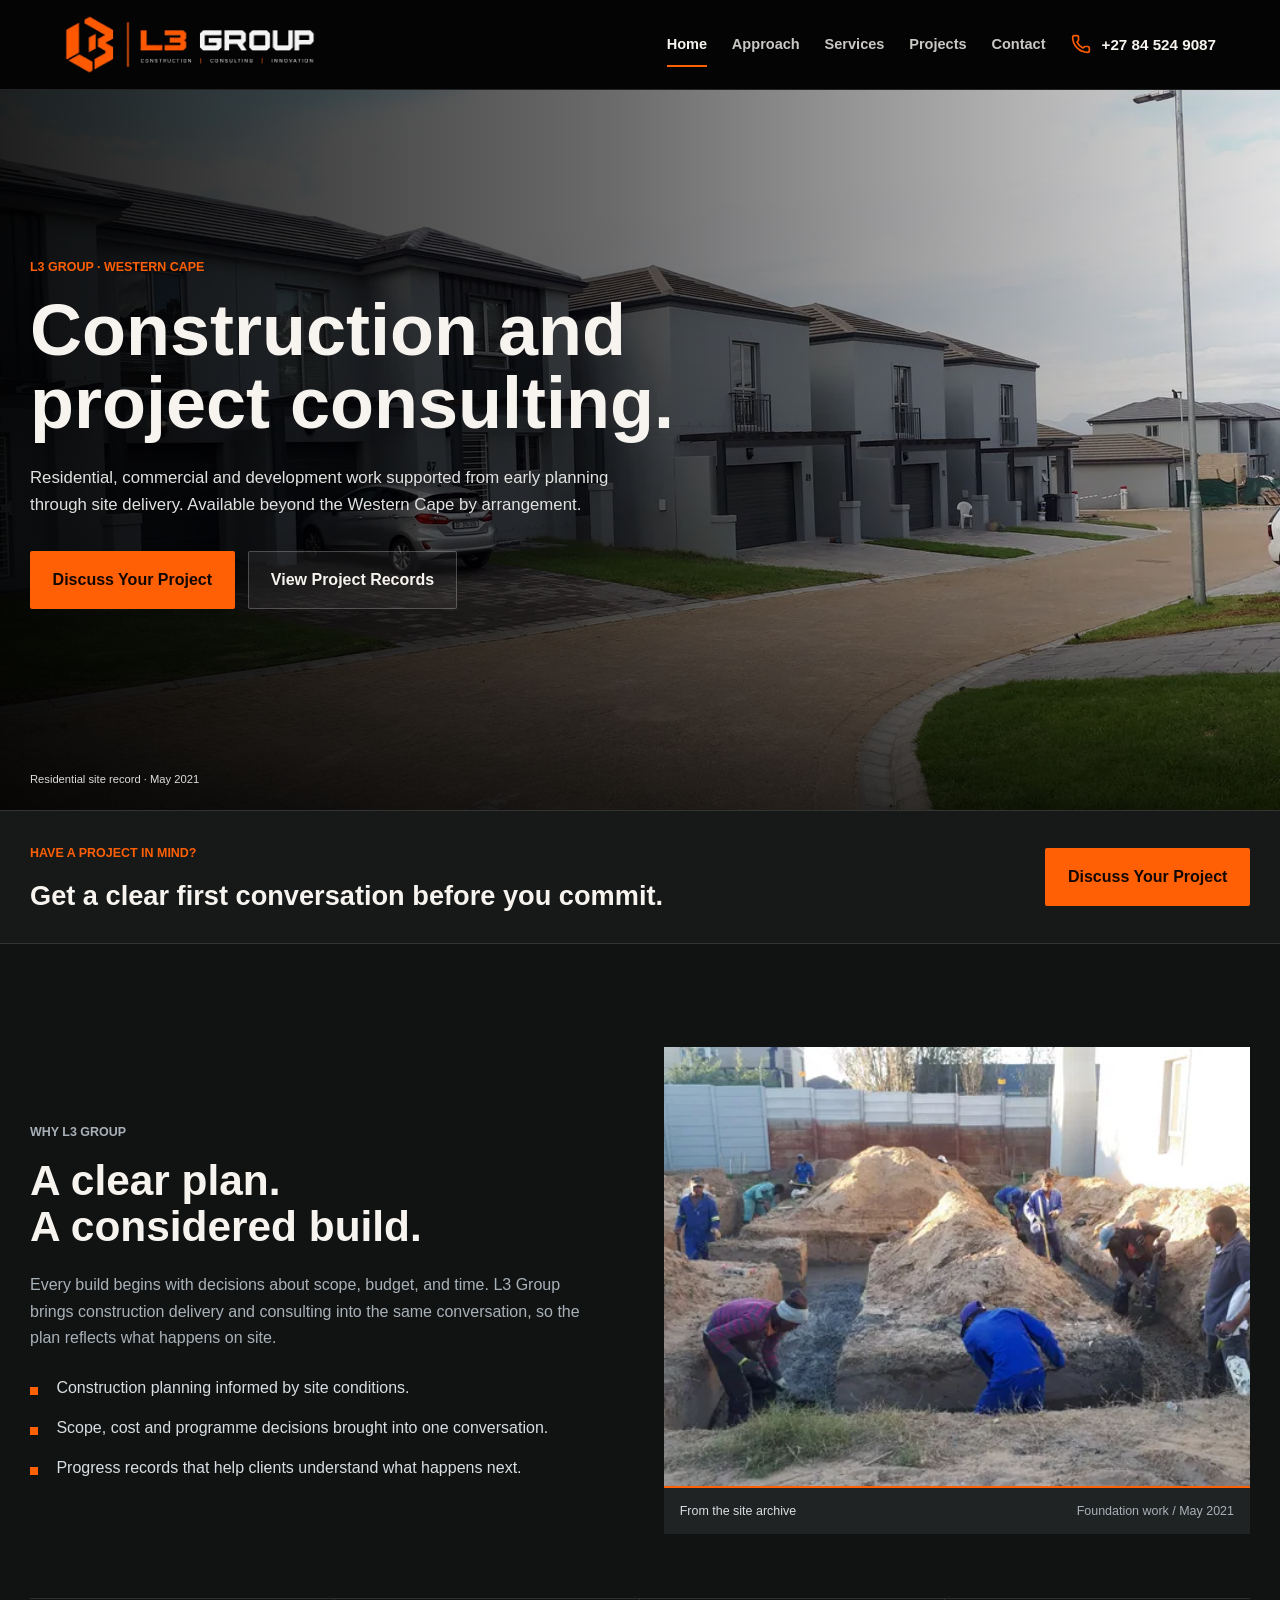
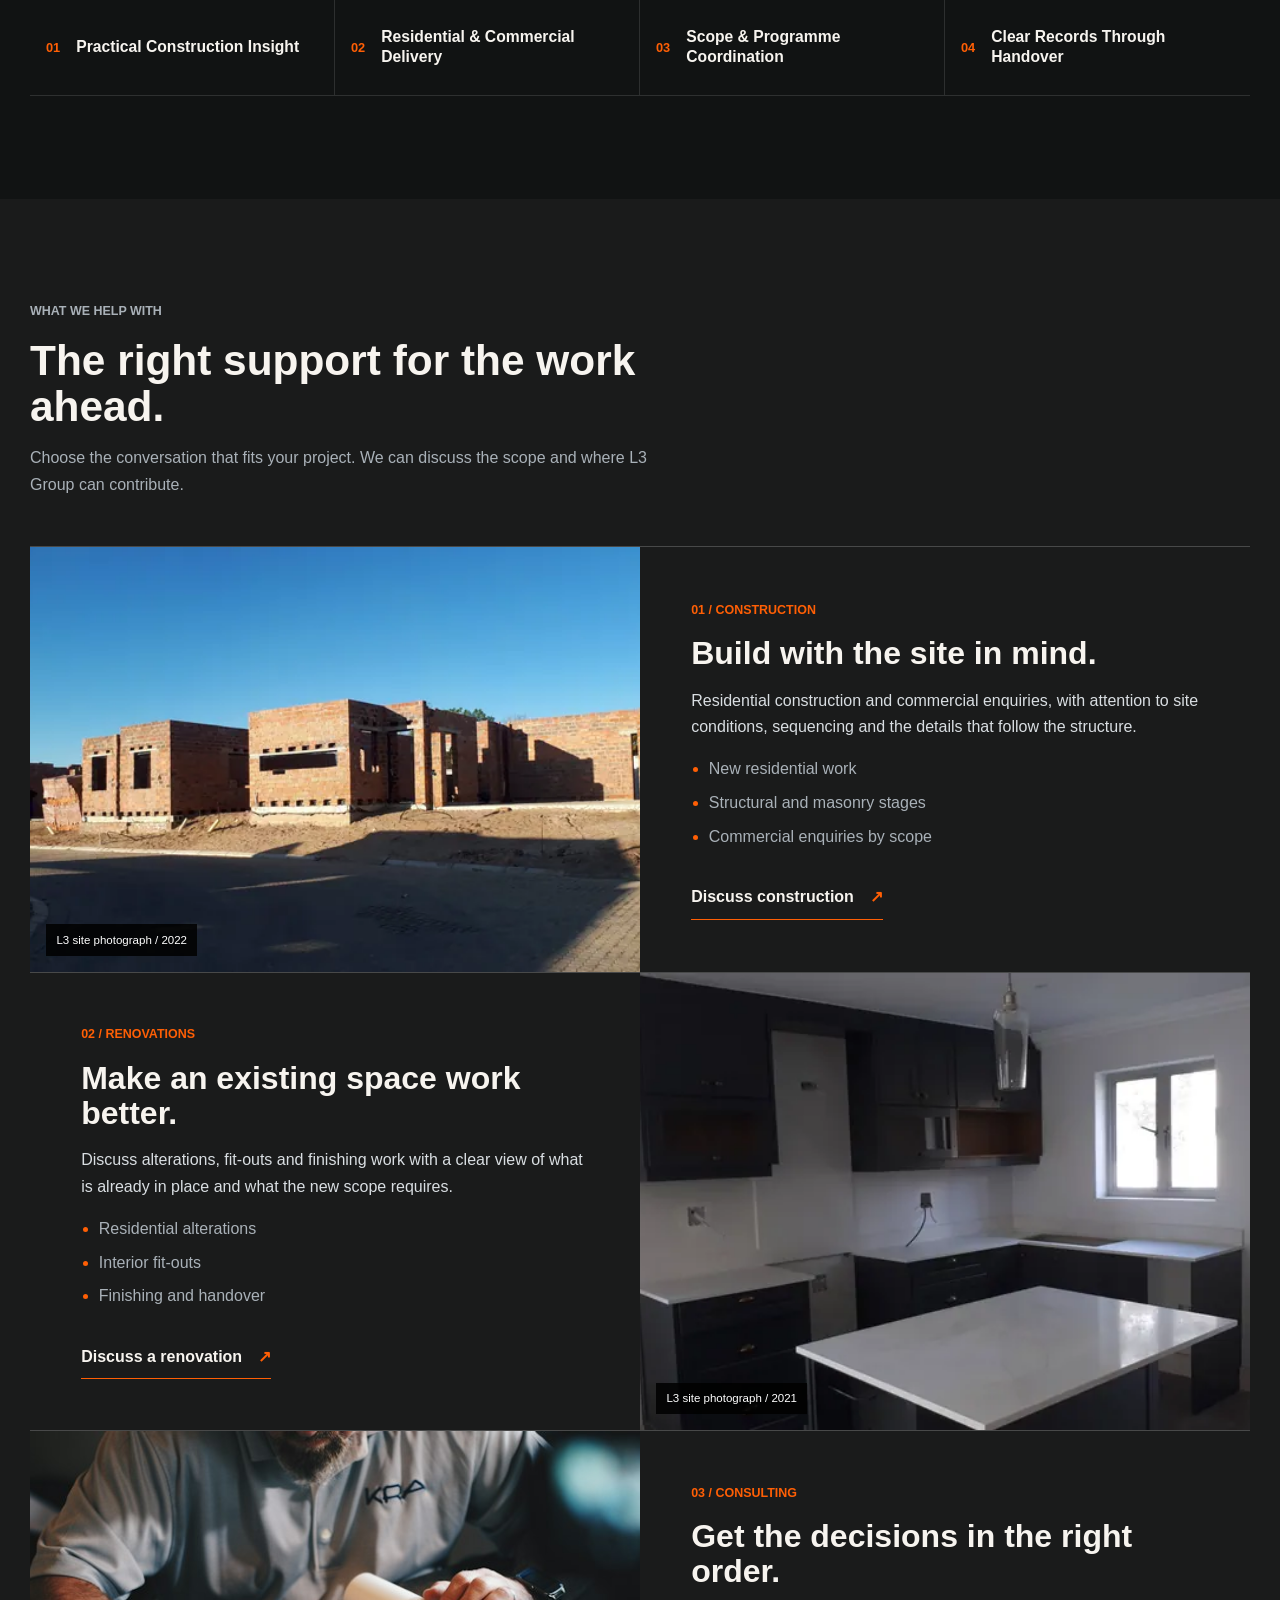
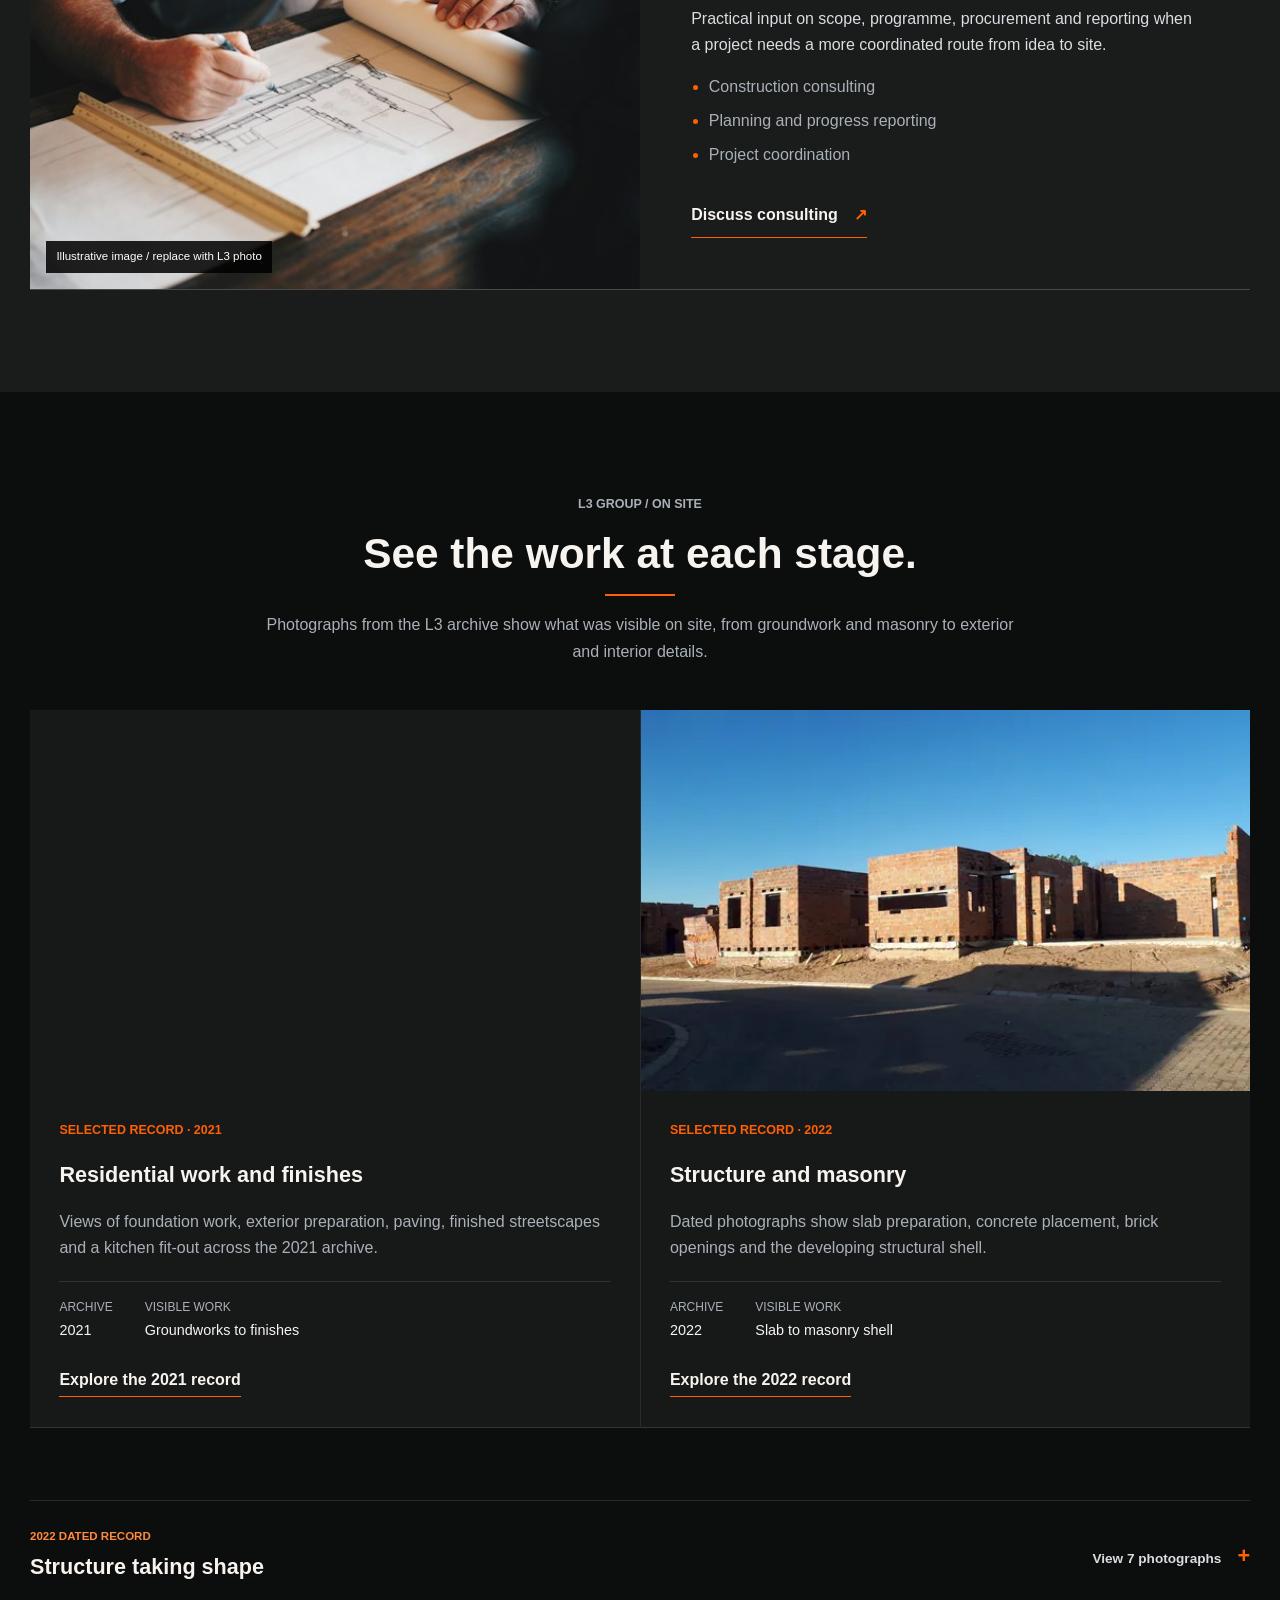
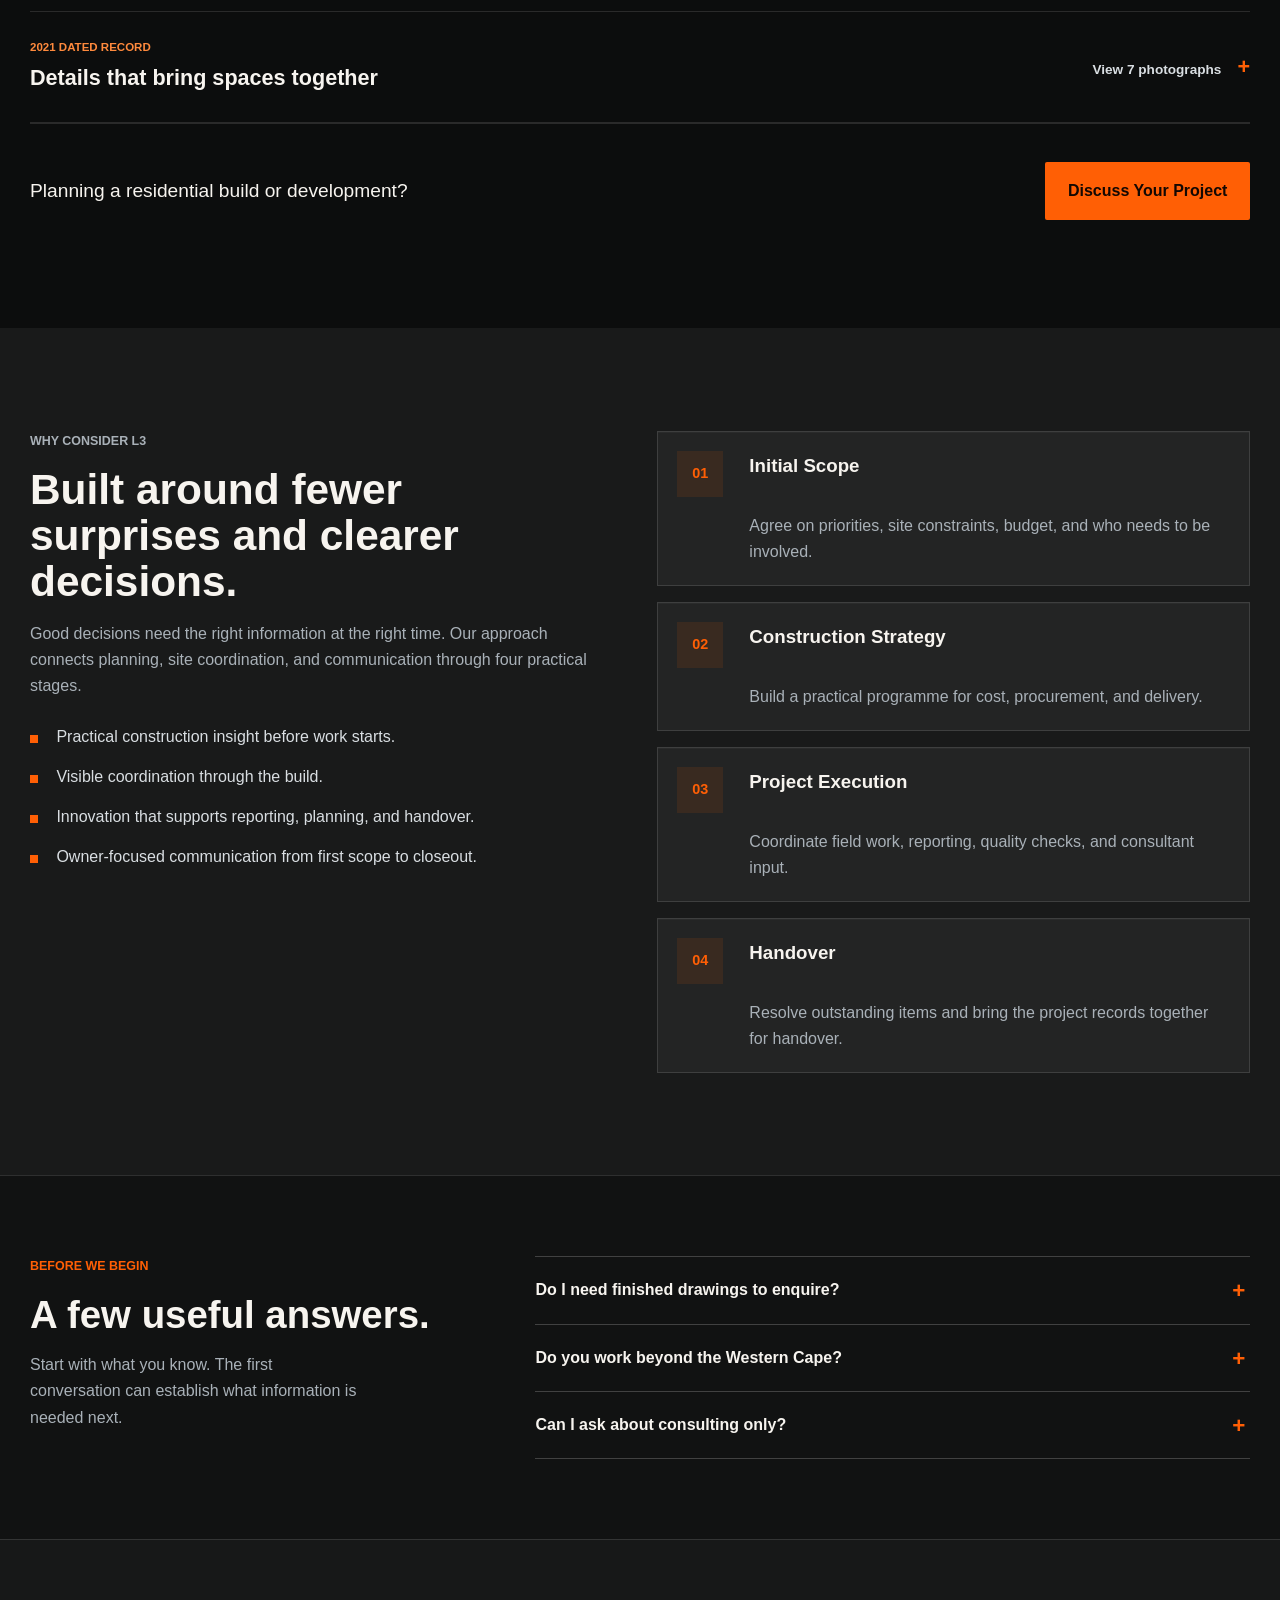
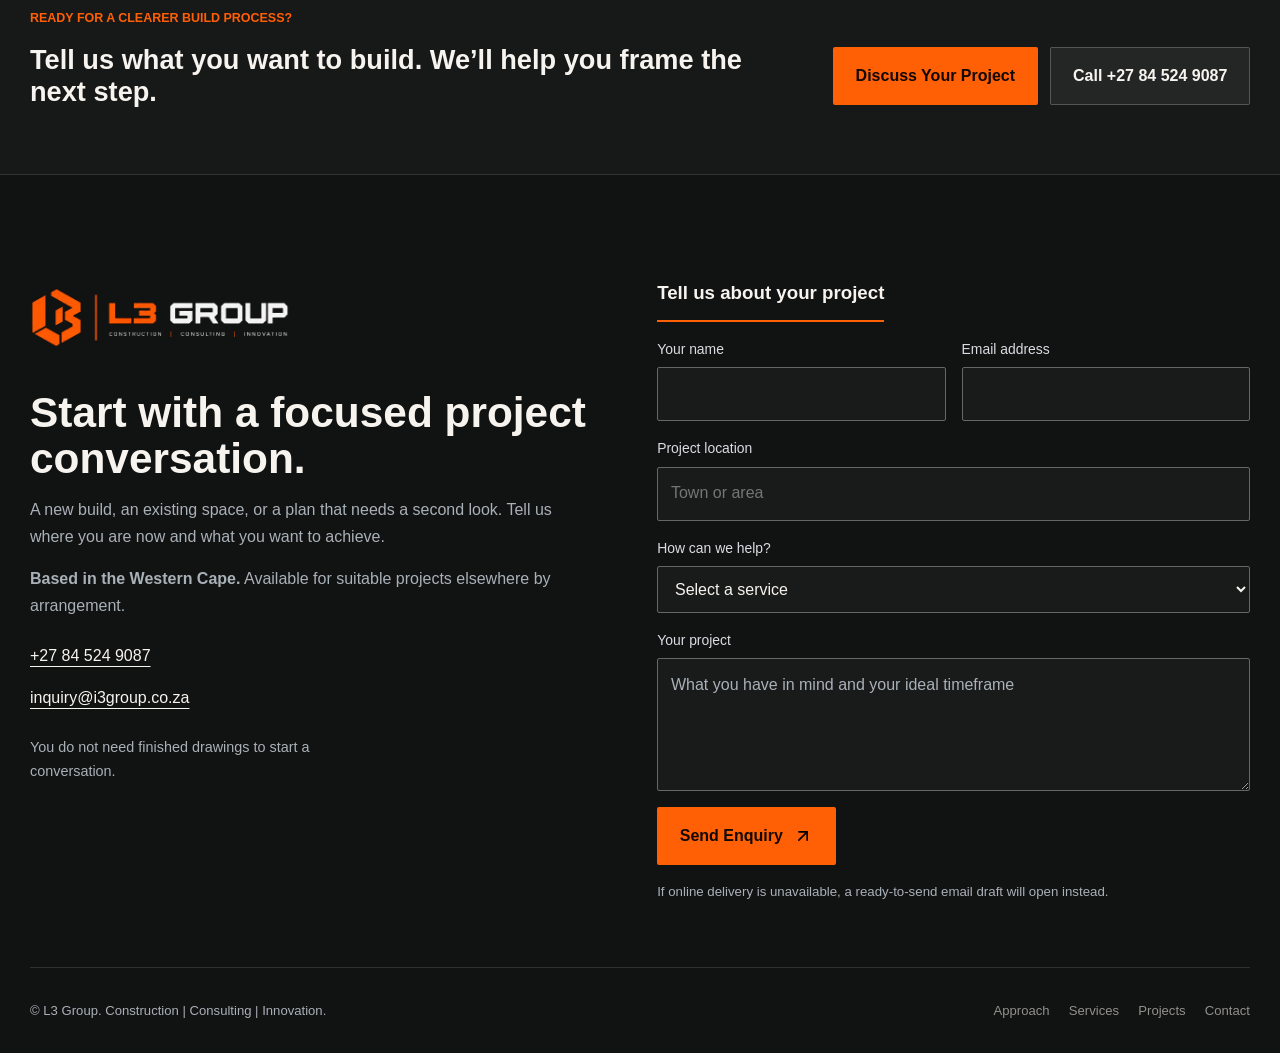
==== index.html @ f9f1ae54 "Add L3 Group website" ====
<!doctype html>
<html lang="en">
  <head>
    <meta charset="utf-8" />
    <meta name="viewport" content="width=device-width, initial-scale=1" />
    <meta
      name="description"
      content="L3 Group. Construction, consulting and innovation for residential, commercial and development projects. Discuss your next project with us."
    />
    <title>L3 Group | Construction, Consulting, Innovation</title>
    <link rel="icon" href="favicon.svg" type="image/svg+xml" />
    <link rel="stylesheet" href="styles.css" />
  </head>
  <body>
    <a class="skip-link" href="#main">Skip to content</a>

    <header class="site-header" data-header>
      <a class="brand" href="#" aria-label="L3 Group home">
        <img src="assets/l3-logo-clean.png" alt="L3 Group" width="1112" height="262" />
      </a>

      <nav class="site-nav" id="site-nav" aria-label="Main navigation" data-nav>
        <a class="is-active" href="#">Home</a>
        <a href="#value">Approach</a>
        <a href="#services">Services</a>
        <a href="#proof">Projects</a>
        <a href="#contact">Contact</a>
      </nav>

      <a class="phone-link" href="tel:+27845249087" aria-label="Call L3 Group on +27 84 524 9087" title="Call L3 Group">
        <img class="icon" src="assets/phone.svg" alt="" width="20" height="20" />
        <strong>+27 84 524 9087</strong>
      </a>

      <button
        class="nav-toggle"
        type="button"
        aria-label="Open navigation"
        aria-expanded="false"
        aria-controls="site-nav"
        data-nav-toggle
      >
        <span></span>
        <span></span>
        <span></span>
      </button>
    </header>

    <main id="main" tabindex="-1">
      <section class="hero-static" aria-labelledby="hero-title">
        <picture class="hero-media">
          <source
            type="image/webp"
            srcset="assets/projects/web/20210527_160940-640.webp 640w, assets/projects/web/20210527_160940-1280.webp 1280w, assets/projects/web/20210527_160940-1920.webp 1920w"
            sizes="100vw"
          />
          <img
            src="assets/projects/20210527_160940.jpg"
            alt="Two-storey residential homes with grey facades, garages and paved driveways."
            fetchpriority="high"
            width="4608"
            height="2592"
          />
        </picture>
        <div class="hero-static__shade"></div>
        <div class="hero-static__content">
          <p class="hero-reveal">L3 Group &middot; Western Cape</p>
          <h1 id="hero-title" class="hero-reveal">Construction and project consulting.</h1>
          <p class="hero-lead hero-reveal">
            Residential, commercial and development work supported from early planning
            through site delivery. Available beyond the Western Cape by arrangement.
          </p>
          <div class="hero-actions hero-reveal">
            <a class="button button--orange" href="#contact">Discuss Your Project</a>
            <a class="button button--glass" href="#proof">View Project Records</a>
          </div>
        </div>
        <p class="hero-image-note">Residential site record &middot; May 2021</p>
      </section>

      <section class="quick-cta" aria-label="Primary next step">
        <div class="container quick-cta__inner" data-reveal>
          <div>
            <p class="section-kicker">Have a project in mind?</p>
            <h2>Get a clear first conversation before you commit.</h2>
          </div>
          <a class="button button--orange" href="#contact">Discuss Your Project</a>
        </div>
      </section>

      <section class="value-section section-dark" id="value" aria-labelledby="value-title">
        <div class="container value-grid">
          <div class="value-copy" data-reveal>
            <p class="section-kicker">Why L3 Group</p>
            <h2 id="value-title">A clear plan.<br />A considered build.</h2>
            <p>
              Every build begins with decisions about scope, budget, and time.
              L3 Group brings construction delivery and consulting into the same
              conversation, so the plan reflects what happens on site.
            </p>
            <ul class="trust-list">
              <li>Construction planning informed by site conditions.</li>
              <li>Scope, cost and programme decisions brought into one conversation.</li>
              <li>Progress records that help clients understand what happens next.</li>
            </ul>
          </div>

          <figure class="value-media" data-reveal>
            <img
              src="assets/projects/20210513_171422.jpg"
              srcset="assets/projects/web/20210513_171422-640.webp 640w, assets/projects/web/20210513_171422-1280.webp 1280w"
              sizes="(max-width: 1100px) 100vw, 48vw"
              alt="Site team working in excavated foundation trenches."
              decoding="async" loading="lazy" width="4608" height="2592"
            />
            <figcaption>From the site archive <span>Foundation work / May 2021</span></figcaption>
          </figure>
        </div>

        <div class="container capability-strip" aria-label="L3 strengths">
          <article data-reveal>
            <span class="line-icon">01</span>
            <h3>Practical Construction Insight</h3>
          </article>
          <article data-reveal>
            <span class="line-icon">02</span>
            <h3>Residential &amp; Commercial Delivery</h3>
          </article>
          <article data-reveal>
            <span class="line-icon">03</span>
            <h3>Scope &amp; Programme Coordination</h3>
          </article>
          <article data-reveal>
            <span class="line-icon">04</span>
            <h3>Clear Records Through Handover</h3>
          </article>
        </div>
      </section>

      <section class="services-block section-panel" id="services" aria-labelledby="services-title">
        <div class="section-heading" data-reveal>
          <p class="section-kicker">What we help with</p>
          <h2 id="services-title">The right support for the work ahead.</h2>
          <p>
            Choose the conversation that fits your project. We can discuss the scope
            and where L3 Group can contribute.
          </p>
        </div>
        <div class="container service-rows">
          <article class="service-row" data-reveal>
            <div class="service-row__image">
              <img src="assets/projects/20220831_081237.jpg" srcset="assets/projects/web/20220831_081237-640.webp 640w, assets/projects/web/20220831_081237-1280.webp 1280w" sizes="(max-width: 760px) 100vw, 48vw" alt="Brick structure with varied openings during construction." width="4608" height="2592" loading="lazy" decoding="async" />
              <span>L3 site photograph / 2022</span>
            </div>
            <div class="service-row__copy">
              <p class="section-kicker">01 / Construction</p>
              <h3>Build with the site in mind.</h3>
              <p>Residential construction and commercial enquiries, with attention to site conditions, sequencing and the details that follow the structure.</p>
              <ul><li>New residential work</li><li>Structural and masonry stages</li><li>Commercial enquiries by scope</li></ul>
              <a href="#contact" data-service="Residential Construction">Discuss construction <span aria-hidden="true">↗</span></a>
            </div>
          </article>
          <article class="service-row" data-reveal>
            <div class="service-row__image">
              <img src="assets/projects/20210426_170038.jpg" srcset="assets/projects/web/20210426_170038-640.webp 640w, assets/projects/web/20210426_170038-1280.webp 1280w" sizes="(max-width: 760px) 100vw, 48vw" alt="Interior kitchen fit-out with dark cabinetry and white worktops." width="4608" height="2592" loading="lazy" decoding="async" />
              <span>L3 site photograph / 2021</span>
            </div>
            <div class="service-row__copy">
              <p class="section-kicker">02 / Renovations</p>
              <h3>Make an existing space work better.</h3>
              <p>Discuss alterations, fit-outs and finishing work with a clear view of what is already in place and what the new scope requires.</p>
              <ul><li>Residential alterations</li><li>Interior fit-outs</li><li>Finishing and handover</li></ul>
              <a href="#contact" data-service="Renovations">Discuss a renovation <span aria-hidden="true">↗</span></a>
            </div>
          </article>
          <article class="service-row" data-reveal>
            <div class="service-row__image">
              <img src="assets/drawings.jpg" alt="Illustrative photograph of an architectural drawing being reviewed." width="1200" height="800" loading="lazy" decoding="async" />
              <span>Illustrative image / replace with L3 photo</span>
            </div>
            <div class="service-row__copy">
              <p class="section-kicker">03 / Consulting</p>
              <h3>Get the decisions in the right order.</h3>
              <p>Practical input on scope, programme, procurement and reporting when a project needs a more coordinated route from idea to site.</p>
              <ul><li>Construction consulting</li><li>Planning and progress reporting</li><li>Project coordination</li></ul>
              <a href="#contact" data-service="Construction Consulting">Discuss consulting <span aria-hidden="true">↗</span></a>
            </div>
          </article>
        </div>
      </section>

      <section class="proof-block section-dark" id="proof" aria-labelledby="proof-title">
        <div class="section-heading section-heading--center" data-reveal>
          <p class="section-kicker">L3 Group / On site</p>
          <h2 id="proof-title">See the work at each stage.</h2>
          <p>Photographs from the L3 archive show what was visible on site, from groundwork and masonry to exterior and interior details.</p>
        </div>
        <div class="container selected-work" aria-label="Selected construction records">
          <article>
            <picture>
              <source type="image/webp" srcset="assets/projects/web/20210527_160940-640.webp 640w, assets/projects/web/20210527_160940-1280.webp 1280w" sizes="(max-width: 760px) 100vw, 50vw" />
              <img src="assets/projects/20210527_160940.jpg" alt="Completed residential streetscape with garages, paving and planted verges." width="4608" height="2592" loading="lazy" decoding="async" />
            </picture>
            <div>
              <p class="section-kicker">Selected record &middot; 2021</p>
              <h3>Residential work and finishes</h3>
              <p>Views of foundation work, exterior preparation, paving, finished streetscapes and a kitchen fit-out across the 2021 archive.</p>
              <dl class="project-facts"><div><dt>Archive</dt><dd>2021</dd></div><div><dt>Visible work</dt><dd>Groundworks to finishes</dd></div></dl>
              <a href="#record-2021">Explore the 2021 record</a>
            </div>
          </article>
          <article>
            <picture>
              <source type="image/webp" srcset="assets/projects/web/20220831_081237-640.webp 640w, assets/projects/web/20220831_081237-1280.webp 1280w" sizes="(max-width: 760px) 100vw, 50vw" />
              <img src="assets/projects/20220831_081237.jpg" alt="Brick structures with door and window openings during construction." width="4608" height="2592" loading="lazy" decoding="async" />
            </picture>
            <div>
              <p class="section-kicker">Selected record &middot; 2022</p>
              <h3>Structure and masonry</h3>
              <p>Dated photographs show slab preparation, concrete placement, brick openings and the developing structural shell.</p>
              <dl class="project-facts"><div><dt>Archive</dt><dd>2022</dd></div><div><dt>Visible work</dt><dd>Slab to masonry shell</dd></div></dl>
              <a href="#record-2022">Explore the 2022 record</a>
            </div>
          </article>
        </div>
        <details class="container project-record" id="record-2022">
          <summary><span><small>2022 dated record</small>Structure taking shape</span><strong>View 7 photographs</strong></summary>
        <article class="site-journal" data-journal="0" aria-labelledby="journal-title-0">
          <div class="journal-heading">
            <p class="section-kicker">2022 / Site records</p>
            <h3 id="journal-title-0">Structure taking shape</h3>
            <p>Slab preparation, concrete work, masonry and site coordination, documented across the work areas. These dated views do not establish the full scope of a single project.</p>
          </div>
          <figure class="journal-feature">
            <a href="assets/projects/20220714_120517.jpg" target="_blank" rel="noopener" aria-label="Open full photograph: Slab preparation" data-photo-link>
              <img src="assets/projects/20220714_120517.jpg" srcset="assets/projects/web/20220714_120517-640.webp 640w, assets/projects/web/20220714_120517-1280.webp 1280w, assets/projects/web/20220714_120517-1920.webp 1920w" sizes="(max-width: 760px) calc(100vw - 44px), 1220px" alt="Formwork, reinforcement, void formers and service pipes set out ahead of concreting." width="4608" height="2592" loading="lazy" decoding="async" data-photo-image />
              <span class="photo-expand"><img class="icon" src="assets/arrow-up-right.svg" alt="" width="20" height="20" /></span>
            </a>
            <figcaption aria-live="polite" aria-atomic="true">
              <span data-photo-date>14 Jul 2022</span>
              <h4 data-photo-title>Slab preparation</h4>
              <p data-photo-description>Formwork, reinforcement, void formers and service pipes set out ahead of concreting.</p>
            </figcaption>
          </figure>
          <div class="journal-stages" role="group" aria-label="2022 construction photographs">
            <button type="button" data-photo-index="0" aria-pressed="true"><span>14 Jul 2022</span>Slab preparation</button>
            <button type="button" data-photo-index="1" aria-pressed="false"><span>30 Jul 2022</span>Concrete slab</button>
            <button type="button" data-photo-index="2" aria-pressed="false"><span>23 Aug 2022</span>Masonry across the site</button>
            <button type="button" data-photo-index="3" aria-pressed="false"><span>24 Aug 2022</span>Site coordination</button>
            <button type="button" data-photo-index="4" aria-pressed="false"><span>31 Aug 2022</span>Openings and stair access</button>
            <button type="button" data-photo-index="5" aria-pressed="false"><span>31 Aug 2022</span>Structural shell</button>
            <button type="button" data-photo-index="6" aria-pressed="false"><span>31 Aug 2022</span>Street-facing masonry</button>
          </div>
        </article>
        </details>
        <details class="container project-record" id="record-2021">
          <summary><span><small>2021 dated record</small>Details that bring spaces together</span><strong>View 7 photographs</strong></summary>
        <article class="site-journal" data-journal="1" aria-labelledby="journal-title-1">
          <div class="journal-heading">
            <p class="section-kicker">2021 / Site records</p>
            <h3 id="journal-title-1">Details that bring spaces together</h3>
            <p>Residential exteriors, groundworks and interior fit-out. The dated views show work at different stages and across different units.</p>
          </div>
          <figure class="journal-feature">
            <a href="assets/projects/20210527_160940.jpg" target="_blank" rel="noopener" aria-label="Open full photograph: Residential streetscape" data-photo-link>
              <img src="assets/projects/20210527_160940.jpg" srcset="assets/projects/web/20210527_160940-640.webp 640w, assets/projects/web/20210527_160940-1280.webp 1280w, assets/projects/web/20210527_160940-1920.webp 1920w" sizes="(max-width: 760px) calc(100vw - 44px), 1220px" alt="A street-level view of the two-storey homes, garage doors, paved driveways and planted verges." width="4608" height="2592" loading="lazy" decoding="async" data-photo-image />
              <span class="photo-expand"><img class="icon" src="assets/arrow-up-right.svg" alt="" width="20" height="20" /></span>
            </a>
            <figcaption aria-live="polite" aria-atomic="true">
              <span data-photo-date>27 May 2021</span>
              <h4 data-photo-title>Residential streetscape</h4>
              <p data-photo-description>A street-level view of the two-storey homes, garage doors, paved driveways and planted verges.</p>
            </figcaption>
          </figure>
          <div class="journal-stages" role="group" aria-label="2021 construction photographs">
            <button type="button" data-photo-index="0" aria-pressed="false"><span>26 Apr 2021</span>Kitchen fit-out</button>
            <button type="button" data-photo-index="1" aria-pressed="false"><span>10 May 2021</span>Exterior works</button>
            <button type="button" data-photo-index="2" aria-pressed="false"><span>Archive copy</span>Exterior reference</button>
            <button type="button" data-photo-index="3" aria-pressed="false"><span>13 May 2021</span>Foundation work</button>
            <button type="button" data-photo-index="4" aria-pressed="false"><span>24 May 2021</span>Paving preparation</button>
            <button type="button" data-photo-index="5" aria-pressed="false"><span>27 May 2021</span>External finishes</button>
            <button type="button" data-photo-index="6" aria-pressed="true"><span>27 May 2021</span>Residential streetscape</button>
          </div>
        </article>
        </details>
        <div class="container project-enquiry">
          <p>Planning a residential build or development?</p>
          <a class="button button--orange" href="#contact">Discuss Your Project</a>
        </div>
      </section>

      <section class="differentiators section-panel" aria-labelledby="differentiators-title">
        <div class="container differentiators-grid">
          <div data-reveal>
            <p class="section-kicker">Why consider L3</p>
            <h2 id="differentiators-title">Built around fewer surprises and clearer decisions.</h2>
            <p>
              Good decisions need the right information at the right time.
              Our approach connects planning, site coordination, and communication
              through four practical stages.
            </p>
            <ul class="check-list">
              <li>Practical construction insight before work starts.</li>
              <li>Visible coordination through the build.</li>
              <li>Innovation that supports reporting, planning, and handover.</li>
              <li>Owner-focused communication from first scope to closeout.</li>
            </ul>
          </div>

          <div class="process-stack" data-reveal>
            <article>
              <strong>01</strong>
              <h3>Initial Scope</h3>
              <p>Agree on priorities, site constraints, budget, and who needs to be involved.</p>
            </article>
            <article>
              <strong>02</strong>
              <h3>Construction Strategy</h3>
              <p>Build a practical programme for cost, procurement, and delivery.</p>
            </article>
            <article>
              <strong>03</strong>
              <h3>Project Execution</h3>
              <p>Coordinate field work, reporting, quality checks, and consultant input.</p>
            </article>
            <article>
              <strong>04</strong>
              <h3>Handover</h3>
              <p>Resolve outstanding items and bring the project records together for handover.</p>
            </article>
          </div>
        </div>
      </section>

      <section class="faq-section section-dark" aria-labelledby="faq-title">
        <div class="container faq-grid">
          <div>
            <p class="section-kicker">Before we begin</p>
            <h2 id="faq-title">A few useful answers.</h2>
            <p>Start with what you know. The first conversation can establish what information is needed next.</p>
          </div>
          <div class="faq-list">
            <details><summary>Do I need finished drawings to enquire?</summary><p>No. Tell us what you want to build or change, where it is, and what information you already have.</p></details>
            <details><summary>Do you work beyond the Western Cape?</summary><p>L3 Group is based in the Western Cape and can consider suitable projects elsewhere by arrangement.</p></details>
            <details><summary>Can I ask about consulting only?</summary><p>Yes. Select Construction Consulting in the enquiry form and describe the decision or stage where you need support.</p></details>
          </div>
        </div>
      </section>

      <section class="cta-strip" aria-label="Project call to action">
        <div class="container cta-strip__inner" data-reveal>
          <p class="section-kicker">Ready for a clearer build process?</p>
          <h2>Tell us what you want to build. We’ll help you frame the next step.</h2>
          <div class="cta-strip__actions">
            <a class="button button--orange" href="#contact">Discuss Your Project</a>
            <a class="button button--glass" href="tel:+27845249087">Call +27 84 524 9087</a>
          </div>
        </div>
      </section>

      <section class="contact-footer section-dark" id="contact" aria-labelledby="contact-title">
        <div class="container contact-grid">
          <div data-reveal>
            <a class="footer-logo" href="#" aria-label="L3 Group home">
              <img src="assets/l3-logo-clean.png" alt="L3 Group" />
            </a>
            <h2 id="contact-title">Start with a focused project conversation.</h2>
            <p>
              A new build, an existing space, or a plan that needs a second look.
              Tell us where you are now and what you want to achieve.
            </p>
            <p class="service-area"><strong>Based in the Western Cape.</strong> Available for suitable projects elsewhere by arrangement.</p>
            <ul class="contact-list">
              <li><a href="tel:+27845249087">+27 84 524 9087</a></li>
              <li><a href="mailto:inquiry@i3group.co.za">inquiry@i3group.co.za</a></li>
            </ul>
            <p class="contact-reassurance">You do not need finished drawings to start a conversation.</p>
          </div>
          <form class="enquiry-form" action="/api/enquiry" method="post" data-enquiry data-reveal>
            <h3>Tell us about your project</h3>
            <div class="form-row">
              <label>Your name<input name="name" autocomplete="name" maxlength="100" required /></label>
              <label>Email address<input name="email" type="email" autocomplete="email" maxlength="254" required /></label>
            </div>
            <label>Project location<input name="location" autocomplete="address-level2" maxlength="120" placeholder="Town or area" required /></label>
            <label>How can we help?
              <select name="service" required>
                <option value="">Select a service</option>
                <option>Renovations</option><option>Residential Construction</option>
                <option>Construction Consulting</option><option>Planning &amp; Reporting</option>
                <option>Project Coordination</option><option>Commercial Construction</option>
                <option>I'd like some advice</option>
              </select>
            </label>
            <label>Your project<textarea name="message" rows="4" maxlength="1500" placeholder="What you have in mind and your ideal timeframe" required></textarea></label>
            <label class="form-trap" aria-hidden="true">Company website<input name="website" tabindex="-1" autocomplete="off" /></label>
            <button class="button button--orange" type="submit">Send Enquiry<img class="icon" src="assets/arrow-up-right.svg" alt="" width="20" height="20" /></button>
            <p class="form-note">If online delivery is unavailable, a ready-to-send email draft will open instead.</p>
            <p class="form-status" role="status" data-form-status></p>
          </form>
        </div>
        <div class="container footer-bottom">
          <p>&copy; L3 Group. Construction | Consulting | Innovation.</p>
          <nav aria-label="Footer navigation">
            <a href="#value">Approach</a>
            <a href="#services">Services</a>
            <a href="#proof">Projects</a>
            <a href="#contact">Contact</a>
          </nav>
        </div>
      </section>
    </main>

    <nav class="mobile-contact-bar" aria-label="Quick contact">
      <a href="tel:+27845249087"><img src="assets/phone.svg" alt="" width="18" height="18" />Call L3</a>
      <a href="#contact">Discuss Your Project <span aria-hidden="true">↗</span></a>
    </nav>

    <button class="back-to-top" type="button" aria-label="Back to top" title="Back to top" tabindex="-1" data-back-to-top>
      <img class="icon" src="assets/arrow-up.svg" alt="" width="20" height="20" />
    </button>

    <script src="script.js"></script>
  </body>
</html>
---- styles.css ----
:root {
  color-scheme: dark;
  --black: #050505;
  --ink: #090b0d;
  --panel: #111212;
  --panel-2: #191a1a;
  --panel-3: #242525;
  --line: rgba(255, 255, 255, 0.12);
  --line-strong: rgba(255, 255, 255, 0.2);
  --text: #f7f4ef;
  --muted: #a9b1b8;
  --soft: #d9dee2;
  --orange: #ff5f05;
  --orange-soft: #ff8a3d;
  --gold: #d9a55a;
  --shadow: 0 24px 70px rgba(0, 0, 0, 0.42);
  --container: min(1220px, calc(100% - 44px));
  --header-height: 90px;
  --font: -apple-system, BlinkMacSystemFont, "Segoe UI", Helvetica, Arial, sans-serif;
}

* {
  box-sizing: border-box;
}

html {
  scroll-behavior: smooth;
}

body {
  margin: 0;
  background: var(--black);
  color: var(--text);
  font-family: var(--font);
  font-size: 16px;
  line-height: 1.65;
  letter-spacing: 0;
  text-rendering: optimizeLegibility;
}

body.nav-open {
  overflow: hidden;
}

img {
  display: block;
  width: 100%;
  height: 100%;
  object-fit: cover;
}

a {
  color: inherit;
  text-decoration: none;
}

button,
a {
  -webkit-tap-highlight-color: transparent;
}

button, input, textarea, select {
  font: inherit;
}

.icon { width: 20px; height: 20px; flex: 0 0 20px; object-fit: contain; }

:focus-visible {
  outline: 3px solid var(--orange);
  outline-offset: 4px;
}

#value,
#proof,
#services,
#contact,
#record-2021,
#record-2022 {
  scroll-margin-top: calc(var(--header-height) + 16px);
}

.skip-link {
  position: fixed;
  left: 1rem;
  top: 1rem;
  z-index: 100;
  transform: translateY(-150%);
  background: var(--orange);
  color: var(--black);
  padding: 0.7rem 1rem;
  font-weight: 800;
  transition: transform 180ms ease;
}

.skip-link:focus {
  transform: translateY(0);
}

.container {
  width: var(--container);
  margin-inline: auto;
}

.site-header {
  position: sticky;
  top: 0;
  z-index: 60;
  display: grid;
  grid-template-columns: 300px 1fr auto;
  align-items: center;
  gap: 1.6rem;
  height: var(--header-height);
  padding: 0 5vw;
  background: rgba(5, 5, 5, 0.82);
  border-bottom: 1px solid var(--line);
  backdrop-filter: blur(18px);
  transition: background 180ms ease, border-color 180ms ease, box-shadow 180ms ease;
}

.site-header.is-scrolled,
.site-header.has-shadow {
  background: rgba(5, 5, 5, 0.94);
  border-color: rgba(255, 95, 5, 0.28);
  box-shadow: 0 16px 44px rgba(0, 0, 0, 0.35);
}

.brand {
  display: grid;
  align-items: center;
  width: 300px;
  height: 74px;
  overflow: visible;
}

.brand img {
  width: 300px;
  height: auto;
  max-height: 71px;
  object-fit: contain;
  object-position: left center;
  transform: scale(0.84);
  transform-origin: left center;
  transition: transform 260ms ease;
}

.site-header.is-scrolled .brand img,
.site-header.has-shadow .brand img {
  transform: scale(1);
}

.site-nav {
  display: flex;
  align-items: center;
  justify-content: flex-end;
  gap: 1.55rem;
  color: rgba(247, 244, 239, 0.82);
  font-size: 0.91rem;
  font-weight: 600;
}

.site-nav a {
  position: relative;
  padding: 1.6rem 0;
}

.site-nav a::after {
  content: "";
  position: absolute;
  left: 0;
  right: 0;
  bottom: 0.95rem;
  height: 2px;
  background: var(--orange);
  transform: scaleX(0);
  transform-origin: left;
  transition: transform 180ms ease;
}

.site-nav a:hover,
.site-nav a.is-active {
  color: var(--text);
}

.site-nav a:hover::after,
.site-nav a.is-active::after {
  transform: scaleX(1);
}

.phone-link {
  display: inline-flex;
  align-items: center;
  gap: 0.65rem;
  white-space: nowrap;
  color: var(--text);
  font-size: 0.95rem;
  font-weight: 800;
}

.phone-link .icon, .service-icon {
  filter: invert(47%) sepia(95%) saturate(3652%) hue-rotate(359deg) brightness(102%) contrast(106%);
}

.nav-toggle {
  display: none;
  width: 46px;
  height: 46px;
  border: 1px solid var(--line);
  border-radius: 2px;
  background: transparent;
  color: var(--text);
  cursor: pointer;
}

.nav-toggle span {
  display: block;
  width: 24px;
  height: 2px;
  margin: 5px auto;
  background: currentColor;
  transition: transform 180ms ease, opacity 180ms ease;
}

.hero-static {
  position: relative;
  height: min(720px, calc(100svh - var(--header-height) - 72px));
  min-height: 580px;
  overflow: hidden;
  background: var(--black);
}

.hero-media,
.hero-media img,
.hero-static__shade {
  position: absolute;
  inset: 0;
  width: 100%;
  height: 100%;
}

.hero-media img {
  object-position: center 55%;
}

.hero-static__shade {
  background:
    linear-gradient(90deg, rgba(0, 0, 0, 0.88), rgba(0, 0, 0, 0.58) 48%, rgba(0, 0, 0, 0.12)),
    linear-gradient(0deg, rgba(0, 0, 0, 0.68), transparent 36%);
}

.hero-static__content {
  position: relative;
  z-index: 2;
  display: grid;
  align-content: center;
  width: var(--container);
  height: 100%;
  margin-inline: auto;
  padding: 36px 0 70px;
}

.hero-static__content > .hero-reveal:first-child {
  margin: 0 0 1rem;
  color: var(--orange);
  font-size: 0.78rem;
  font-weight: 700;
  text-transform: uppercase;
}

.hero-static__content h1 {
  max-width: 820px;
  margin: 0;
  font-size: 4.5rem;
  font-weight: 650;
  line-height: 1.02;
}

.hero-slider {
  position: relative;
  height: min(720px, calc(100svh - var(--header-height) - 72px));
  min-height: 580px;
  overflow: hidden;
  background: var(--black);
}

.hero-slide {
  position: absolute;
  inset: 0;
  opacity: 0;
  transition: opacity 450ms ease;
  pointer-events: none;
}

.hero-slide.is-active {
  opacity: 1;
  z-index: 1;
}

.hero-slide img {
  object-position: 60% center;
}

.hero-slide__shade {
  position: absolute;
  inset: 0;
  background:
    linear-gradient(90deg, rgba(0, 0, 0, 0.86), rgba(0, 0, 0, 0.57) 48%, rgba(0, 0, 0, 0.08)),
    linear-gradient(0deg, rgba(0, 0, 0, 0.65), transparent 30%);
}

.hero-slide__content {
  position: absolute;
  inset: 0;
  z-index: 2;
  display: grid;
  place-content: center start;
  width: var(--container);
  margin-inline: auto;
  padding: 36px 0 90px;
  color: var(--text);
}

.hero-slide__content p:first-child,
.section-kicker {
  margin: 0 0 1rem;
  color: var(--orange);
  font-size: 0.78rem;
  font-weight: 800;
  letter-spacing: 0;
  text-transform: uppercase;
}

.hero-slide__content h1,
.hero-slide__content h2 {
  max-width: 780px;
  margin: 0;
  font-size: 5.5rem;
  font-weight: 700;
  letter-spacing: 0;
  line-height: 0.98;
  text-transform: none;
}

.hero-statement { margin: 1.2rem 0 0; font-size: 2.6rem; font-weight: 600; line-height: 1.15; }

.hero-lead {
  max-width: 580px;
  margin: 1.45rem 0 0;
  color: #e1e1df;
  font-size: 1.05rem;
  font-weight: 400;
}

.hero-actions {
  display: flex;
  flex-wrap: wrap;
  gap: 0.85rem;
  margin-top: 2rem;
}

.hero-reveal {
  animation: heroReveal 420ms cubic-bezier(0.2, 0.8, 0.2, 1) both;
}

.hero-reveal:nth-child(2) {
  animation-delay: 60ms;
}

.hero-reveal:nth-child(3) {
  animation-delay: 120ms;
}

.hero-reveal:nth-child(4), .hero-reveal:nth-child(5) {
  animation-delay: 180ms;
}

@keyframes heroReveal {
  from {
    opacity: 0;
    transform: translate3d(0, 12px, 0);
  }
  to {
    opacity: 1;
    transform: translate3d(0, 0, 0);
  }
}

.slider-arrow {
  position: absolute;
  bottom: 22px;
  z-index: 5;
  display: grid;
  place-items: center;
  width: 48px;
  height: 48px;
  border: 1px solid var(--line);
  border-radius: 50%;
  background: rgba(0, 0, 0, 0.42);
  color: var(--text);
  font-size: 2.4rem;
  cursor: pointer;
}

.slider-arrow--prev {
  right: max(108px, calc((100% - 1220px) / 2 + 58px));
}

.slider-arrow--next {
  right: max(50px, calc((100% - 1220px) / 2));
}

.slider-arrow .icon, .slider-pause .icon { filter: invert(1); }
.hero-image-note { position: absolute; left: max(22px, calc((100% - 1220px) / 2)); bottom: 22px; z-index: 3; margin: 0; color: #ddd; font-size: 0.7rem; }
.slider-pause { position: absolute; bottom: 22px; left: calc(50% + 86px); z-index: 5; width: 44px; height: 44px; display: grid; place-items: center; background: #111a; border: 1px solid var(--line); border-radius: 50%; cursor: pointer; }

.slider-dots {
  position: absolute;
  left: 50%;
  bottom: 22px;
  z-index: 5;
  display: flex;
  gap: 6px;
  transform: translateX(-50%);
}

.slider-dots button {
  width: 44px;
  height: 44px;
  padding: 0;
  border: 0;
  background: transparent;
  cursor: pointer;
}

.slider-dots button::after { content: ""; display: block; height: 3px; width: 100%; background: #ffffff70; }
.slider-dots button.is-active::after {
  background: var(--orange);
}

.button {
  display: inline-flex;
  align-items: center;
  justify-content: center;
  gap: 0.65rem;
  min-height: 54px;
  border: 1px solid transparent;
  border-radius: 2px;
  padding: 0.92rem 1.35rem;
  font-weight: 700;
  transition: transform 180ms ease, background 180ms ease, border-color 180ms ease;
}

.button:hover {
  transform: translateY(-2px);
}

.button--orange {
  background: var(--orange);
  color: #130803;
}

.button--orange:hover {
  background: var(--orange-soft);
}

.button--glass {
  border-color: rgba(255, 255, 255, 0.22);
  background: rgba(255, 255, 255, 0.06);
  color: var(--text);
}

.button--glass:hover {
  border-color: rgba(255, 95, 5, 0.6);
  background: rgba(255, 95, 5, 0.12);
}

.quick-cta,
.cta-strip {
  background: #171818;
  border-block: 1px solid var(--line);
}

.quick-cta__inner,
.cta-strip__inner {
  display: flex;
  align-items: center;
  justify-content: space-between;
  gap: 2rem;
  padding: 2rem 0;
}

.quick-cta h2,
.cta-strip h2 {
  max-width: 760px;
  margin: 0;
  font-size: 1.7rem;
  line-height: 1.16;
}

.section-dark,
.section-panel,
.proof-block,
.contact-footer {
  position: relative;
  overflow: hidden;
}

.section-dark,
.contact-footer {
  background: var(--panel);
}

.section-panel {
  background: #191a1a;
}

.section-dark::before,
.contact-footer::before,
.section-panel::before,
.proof-block::before {
  content: "";
  position: absolute;
  inset: 0;
  pointer-events: none;
  background: none;
}

.value-section,
.services-block,
.proof-block,
.differentiators,
.contact-footer {
  padding: 6.4rem 0;
}

.value-grid,
.differentiators-grid,
.contact-grid {
  position: relative;
  z-index: 1;
  display: grid;
  grid-template-columns: minmax(0, 0.95fr) minmax(360px, 1fr);
  gap: 5vw;
  align-items: center;
}

.value-copy h2,
.section-heading h2,
.differentiators h2,
.contact-footer h2 {
  margin: 0;
  color: var(--text);
  font-size: 2.65rem;
  font-weight: 700;
  line-height: 1.08;
}

.value-copy p,
.section-heading p,
.differentiators p,
.contact-footer p,
.contact-list,
.project-table dd,
.testimonial-card blockquote {
  color: var(--muted);
}

.value-copy > p,
.differentiators > p {
  margin-top: 1.4rem;
}

.trust-list,
.check-list {
  display: grid;
  gap: 0.85rem;
  margin: 1.5rem 0 0;
  padding: 0;
  list-style: none;
}

.trust-list li,
.check-list li {
  position: relative;
  padding-left: 1.65rem;
  color: var(--soft);
}

.trust-list li::before,
.check-list li::before {
  content: "";
  position: absolute;
  left: 0;
  top: 0.72rem;
  width: 8px;
  height: 8px;
  background: var(--orange);
}

.value-media {
  position: relative;
  min-height: 430px;
}

.value-image {
  position: absolute;
  overflow: hidden;
  background: var(--panel-2);
  box-shadow: var(--shadow);
}

.value-image--main {
  top: 0;
  right: 8%;
  width: 70%;
  height: 360px;
  border-top: 5px solid var(--orange);
  border-top-right-radius: 120px;
  border-bottom-left-radius: 120px;
}

.value-image--overlap {
  right: 0;
  bottom: 0;
  width: 54%;
  height: 255px;
  border-top: 5px solid var(--orange);
  border-bottom-right-radius: 100px;
}

.capability-strip {
  position: relative;
  z-index: 1;
  display: grid;
  grid-template-columns: repeat(4, 1fr);
  gap: 1.2rem;
  margin-top: 4.4rem;
}

.capability-strip article,
.service-card,
.project-table,
.testimonial-card,
.process-stack article {
  border: 1px solid var(--line);
  background: rgba(255, 255, 255, 0.045);
  box-shadow: 0 1px 0 rgba(255, 255, 255, 0.03) inset;
}

.capability-strip article {
  display: grid;
  grid-template-columns: auto 1fr;
  gap: 1rem;
  align-items: center;
  min-height: 112px;
  padding: 1.25rem;
}

.line-icon {
  display: grid;
  place-items: center;
  width: 48px;
  height: 48px;
  border: 1px solid rgba(255, 95, 5, 0.42);
  color: var(--orange);
  font-weight: 900;
}

.capability-strip h3 {
  margin: 0;
  font-size: 0.98rem;
  line-height: 1.3;
}

.section-heading {
  position: relative;
  z-index: 1;
  width: var(--container);
  margin: 0 auto 2.8rem;
}

.section-heading--center {
  text-align: center;
}

.section-heading--center p {
  max-width: 760px;
  margin-inline: auto;
}

.section-heading--center h2::after {
  content: "";
  display: block;
  width: 70px;
  height: 2px;
  margin: 1.1rem auto 0;
  background: var(--orange);
}

.service-grid {
  position: relative;
  z-index: 1;
  display: grid;
  grid-template-columns: repeat(3, 1fr);
  gap: 1rem;
}

.service-card {
  display: grid;
  min-height: 220px;
  padding: 2rem;
  transition: transform 180ms ease, border-color 180ms ease, background 180ms ease;
}

.service-card:hover {
  transform: translateY(-4px);
  border-color: rgba(255, 95, 5, 0.5);
  background: rgba(255, 95, 5, 0.08);
}

.service-icon {
  width: 32px;
  height: 32px;
  object-fit: contain;
}

.service-card h3 {
  margin: 1rem 0 0.35rem;
  color: var(--text);
  font-size: 1.2rem;
}

.service-card p {
  margin: 0;
  color: var(--muted);
}

.proof-block {
  background: #070808;
}

.selected-work {
  position: relative;
  z-index: 1;
  display: grid;
  grid-template-columns: repeat(2, minmax(0, 1fr));
  gap: 1.25rem;
  margin-bottom: 4.5rem;
}

.selected-work article {
  border-bottom: 1px solid var(--line);
  background: #111212;
}

.selected-work picture {
  display: block;
  aspect-ratio: 16 / 10;
  overflow: hidden;
}

.selected-work picture img {
  transition: transform 350ms ease;
}

.selected-work article:hover picture img {
  transform: scale(1.018);
}

.selected-work article > div {
  padding: 1.6rem;
}

.selected-work h3 {
  margin: 0 0 0.65rem;
  font-size: 1.35rem;
}

.selected-work article > div > p:not(.section-kicker) {
  color: var(--muted);
}

.selected-work a {
  display: inline-block;
  margin-top: 0.5rem;
  border-bottom: 1px solid var(--orange);
  padding-bottom: 0.2rem;
  font-weight: 650;
}

.project-record {
  position: relative;
  z-index: 1;
  border-top: 1px solid var(--line);
}

.project-record:last-of-type {
  border-bottom: 1px solid var(--line);
}

.project-record > summary {
  display: flex;
  align-items: center;
  justify-content: space-between;
  gap: 2rem;
  min-height: 110px;
  cursor: pointer;
  list-style: none;
}

.project-record > summary::-webkit-details-marker {
  display: none;
}

.project-record > summary span {
  font-size: 1.35rem;
  font-weight: 650;
}

.project-record > summary small {
  display: block;
  margin-bottom: 0.2rem;
  color: var(--orange-soft);
  font-size: 0.72rem;
  font-weight: 700;
  text-transform: uppercase;
}

.project-record > summary strong {
  color: var(--soft);
  font-size: 0.85rem;
}

.project-record > summary strong::after {
  content: "+";
  display: inline-block;
  margin-left: 1rem;
  color: var(--orange);
  font-size: 1.35rem;
}

.project-record[open] > summary strong::after {
  content: "−";
}

.site-journal { position: relative; z-index: 1; padding: 1rem 0 3.5rem; }
.journal-heading { display: grid; grid-template-columns: 1fr 1fr; gap: 0.5rem 3rem; margin-bottom: 1.7rem; }
.journal-heading .section-kicker { grid-column: 1 / -1; margin: 0; }
.journal-heading h3 { margin: 0; font-size: 1.9rem; line-height: 1.2; }
.journal-heading > p:last-child { margin: 0; color: var(--muted); }
.journal-feature { margin: 0; }
.journal-feature > a { display: block; position: relative; aspect-ratio: 16 / 9; background: #181818; }
.journal-feature > a > img { object-fit: contain; }
.photo-expand { position: absolute; right: 1rem; bottom: 1rem; display: grid; place-items: center; width: 44px; height: 44px; background: #050505cf; border: 1px solid #ffffff70; }
.photo-expand .icon { filter: invert(1); }
.journal-feature figcaption { min-height: 120px; display: grid; grid-template-columns: 170px 1fr; gap: 0.25rem 2rem; padding: 1.3rem 0; }
.journal-feature figcaption > span { grid-row: span 2; color: var(--orange-soft); font-size: 0.87rem; }
.journal-feature h4 { margin: 0; font-size: 1.15rem; }
.journal-feature figcaption p { margin: 0; color: var(--muted); font-size: 0.94rem; }
.journal-stages { display: grid; grid-template-columns: repeat(4, minmax(0, 1fr)); border-top: 1px solid var(--line); gap: 1px; background: var(--line); }
.journal-stages button { min-height: 84px; border: 0; border-top: 3px solid transparent; padding: 0.8rem; background: #171818; color: var(--text); text-align: left; cursor: pointer; font-size: 0.9rem; }
.journal-stages button span { display: block; color: var(--muted); font-size: 0.72rem; margin-bottom: 0.3rem; }
.journal-stages button:hover { background: #252626; }
.journal-stages button[aria-pressed="true"] { border-top-color: var(--orange); background: #292321; }
.journal-stages button[aria-pressed="true"] span { color: var(--orange-soft); }
.project-enquiry { position: relative; display: flex; justify-content: space-between; align-items: center; flex-wrap: wrap; gap: 1rem; border-top: 1px solid var(--line); padding-top: 2rem; }
.project-enquiry p { font-size: 1.2rem; }
@media (max-width: 760px) {
  .journal-heading { grid-template-columns: 1fr; gap: 1rem; }
  .journal-heading h3 { font-size: 1.55rem; }
  .journal-feature figcaption { grid-template-columns: 1fr; min-height: 190px; gap: 0.4rem; }
  .journal-feature figcaption > span { grid-row: auto; }
  .journal-stages { grid-template-columns: repeat(2, minmax(0, 1fr)); }
  .journal-stages button { min-height: 92px; }
}

.showcase-grid {
  position: relative;
  z-index: 1;
  display: grid;
  grid-template-columns: 1.2fr 1fr 1fr;
  grid-auto-rows: 240px;
  gap: 0.75rem;
}

.showcase-item {
  position: relative;
  overflow: hidden;
  margin: 0;
  background:
    linear-gradient(135deg, rgba(255, 95, 5, 0.16), transparent 34%),
    linear-gradient(145deg, #1a2228, #101418);
}

.showcase-item::before {
  content: "";
  position: absolute;
  inset: 1rem;
  border: 1px solid rgba(255, 255, 255, 0.08);
  opacity: 0.65;
}

.showcase-item--wide {
  grid-column: span 1;
  grid-row: span 2;
}

.showcase-item--tall {
  grid-row: auto;
}

.showcase-item img {
  position: relative;
  z-index: 1;
  filter: saturate(0.9) contrast(1.05);
  transition: transform 400ms ease;
}

.showcase-item:hover img {
  transform: scale(1.035);
}

.showcase-item figcaption {
  position: absolute;
  z-index: 2;
  left: 1rem;
  bottom: 1rem;
  background: rgba(0, 0, 0, 0.7);
  color: var(--text);
  padding: 0.38rem 0.7rem;
  font-size: 0.72rem;
  font-weight: 800;
  text-transform: uppercase;
}

.proof-grid {
  position: relative;
  z-index: 1;
  display: grid;
  grid-template-columns: repeat(3, 1fr);
  gap: 1rem;
  margin-top: 1rem;
}

.metrics-preview { position: relative; margin-top: 2.5rem; border-top: 1px solid var(--line); padding-top: 1rem; }
.metrics-preview > p { display: flex; justify-content: space-between; gap: 0.5rem; flex-wrap: wrap; color: var(--soft); font-size: 0.85rem; }
.metrics-preview > p span { color: var(--muted); }
.project-metrics { display: grid; grid-template-columns: repeat(3, 1fr); gap: 1rem; }
.project-metrics div { display: flex; flex-direction: column-reverse; }
.project-metrics dt { font-size: 0.8rem; color: var(--muted); }
.project-metrics dd { margin: 0; font-size: 2rem; color: var(--text); }

.project-table,
.testimonial-card {
  margin: 0;
  padding: 1.5rem;
}

.project-table h3 {
  margin: 0 0 1rem;
  color: var(--text);
  font-size: 1.1rem;
}

.project-table dl {
  display: grid;
  gap: 0.65rem;
  margin: 0;
}

.project-table div {
  display: flex;
  justify-content: space-between;
  gap: 1rem;
  border-bottom: 1px solid var(--line);
  padding-bottom: 0.55rem;
}

.project-table dt,
.project-table dd {
  margin: 0;
  font-size: 0.86rem;
}

.testimonial-card blockquote {
  margin: 0;
}

.testimonial-card blockquote::before {
  content: "”";
  display: block;
  color: var(--orange);
  font-size: 3rem;
  font-weight: 900;
  line-height: 0.72;
}

.testimonial-card figcaption {
  margin-top: 1rem;
  color: var(--text);
  font-size: 0.76rem;
  font-weight: 800;
  text-transform: uppercase;
}

.differentiators-grid {
  align-items: start;
}

.process-stack {
  display: grid;
  gap: 1rem;
}

.process-stack article {
  display: grid;
  grid-template-columns: 56px 1fr;
  gap: 1rem;
  padding: 1.2rem;
}

.process-stack strong {
  display: grid;
  place-items: center;
  width: 46px;
  height: 46px;
  background: rgba(255, 95, 5, 0.1);
  color: var(--orange);
  font-size: 0.9rem;
}

.process-stack h3 {
  grid-column: 2;
  margin: 0 0 0.25rem;
  color: var(--text);
}

.process-stack p {
  grid-column: 2;
  margin: 0;
  color: var(--muted);
}

.cta-strip {
  padding: 2.2rem 0;
}

.cta-strip__inner {
  display: grid;
  grid-template-columns: minmax(0, 1fr) auto;
}

.cta-strip__inner > .section-kicker { grid-column: 1 / -1; margin-bottom: -1rem; }
.cta-strip__inner > h2 { grid-column: 1; }
.cta-strip__actions { grid-column: 2; grid-row: 2; }

.cta-strip__actions {
  display: flex;
  flex-wrap: wrap;
  gap: 0.8rem;
}

.contact-footer {
  padding-bottom: 2rem;
}

.contact-grid {
  align-items: start;
}

.footer-logo {
  display: block;
  width: 260px;
  height: 80px;
  margin-bottom: 2rem;
}

.footer-logo img {
  object-fit: contain;
}

.contact-footer h3 {
  display: inline-block;
  margin: 0 0 1.4rem;
  border-bottom: 2px solid var(--orange);
  padding-bottom: 0.7rem;
  color: var(--text);
}

.contact-list {
  display: grid;
  gap: 1rem;
  margin: 1.5rem 0;
  padding: 0;
  list-style: none;
}

.contact-list a { color: var(--text); text-decoration: underline; text-underline-offset: 5px; overflow-wrap: anywhere; }
.contact-list a:hover { color: var(--orange-soft); }
.contact-reassurance { max-width: 360px; font-size: 0.9rem; }
.enquiry-form { display: grid; gap: 1rem; min-width: 0; }
.enquiry-form h3 { margin: 0; justify-self: start; }
.form-row { display: grid; grid-template-columns: 1fr 1fr; gap: 1rem; }
.enquiry-form label { display: grid; gap: 0.4rem; font-size: 0.87rem; color: var(--soft); min-width: 0; }
.enquiry-form input, .enquiry-form textarea, .enquiry-form select { width: 100%; min-width: 0; border: 1px solid #666; border-radius: 2px; background: #191a1a; color: var(--text); padding: 0.8rem; font-size: 1rem; }
.enquiry-form textarea { resize: vertical; min-height: 130px; }
.enquiry-form textarea::placeholder { color: #a9b1b8; }
.enquiry-form .button { justify-self: start; cursor: pointer; }
.enquiry-form .button:disabled { cursor: wait; opacity: 0.72; }
.enquiry-form .form-note, .enquiry-form .form-status { margin: 0; font-size: 0.83rem; }
.enquiry-form .form-status:empty { display: none; }
.form-status.is-success { color: #8fd3a7; }
.form-status.is-fallback { color: var(--orange-soft); }
.form-trap { position: absolute !important; left: -10000px !important; width: 1px !important; height: 1px !important; overflow: hidden !important; }

.footer-bottom {
  position: relative;
  z-index: 1;
  display: flex;
  justify-content: space-between;
  gap: 1rem;
  margin-top: 4rem;
  border-top: 1px solid var(--line);
  padding-top: 2rem;
  color: rgba(247, 244, 239, 0.56);
  font-size: 0.82rem;
}

.footer-bottom p {
  margin: 0;
}

.footer-bottom nav {
  display: flex;
  flex-wrap: wrap;
  gap: 1.2rem;
}

.back-to-top {
  position: fixed;
  right: 1.2rem;
  bottom: 1.2rem;
  z-index: 40;
  display: grid;
  place-items: center;
  width: 48px;
  height: 48px;
  border: 0;
  border-radius: 50%;
  background: var(--orange);
  color: var(--black);
  font-size: 1.5rem;
  font-weight: 900;
  cursor: pointer;
  opacity: 0;
  visibility: hidden;
  pointer-events: none;
  transform: translateY(10px);
  transition: opacity 180ms ease, transform 180ms ease;
}

.back-to-top.is-visible {
  opacity: 1;
  visibility: visible;
  pointer-events: auto;
  transform: translateY(0);
}

.js [data-reveal] {
  opacity: 1;
  transform: translateY(8px);
  transition: transform 320ms ease;
}

.js [data-reveal].is-visible {
  transform: translateY(0);
}

@media (max-width: 1100px) {
  .site-header {
    grid-template-columns: 1fr auto auto;
  }

  .site-nav {
    position: fixed;
    top: 0;
    right: 0;
    z-index: 70;
    display: grid;
    align-content: start;
    justify-content: stretch;
    align-items: stretch;
    gap: 0;
    width: min(420px, 100%);
    height: 100dvh;
    padding: 6rem 2rem 2rem;
    background: rgba(8, 10, 12, 0.98);
    border-left: 1px solid var(--line);
    opacity: 0;
    visibility: hidden;
    overflow-y: auto;
    pointer-events: none;
    transform: translateY(-8px);
    transition: opacity 180ms ease, transform 180ms ease;
  }

  .site-nav.is-open {
    opacity: 1;
    visibility: visible;
    pointer-events: auto;
    transform: translateY(0);
  }

  .site-nav a {
    border-bottom: 1px solid var(--line);
    padding: 0.9rem 0;
    font-size: 1rem;
  }

  .site-nav a::after {
    display: none;
  }

  .nav-toggle {
    position: relative;
    z-index: 80;
    display: block;
  }

  .nav-toggle[aria-expanded="true"] span:first-child {
    transform: translateY(7px) rotate(45deg);
  }

  .nav-toggle[aria-expanded="true"] span:nth-child(2) {
    opacity: 0;
  }

  .nav-toggle[aria-expanded="true"] span:last-child {
    transform: translateY(-7px) rotate(-45deg);
  }

  .value-grid,
  .differentiators-grid,
  .contact-grid {
    grid-template-columns: 1fr;
  }

  .capability-strip,
  .service-grid,
  .proof-grid {
    grid-template-columns: repeat(2, 1fr);
  }

  .cta-strip__inner {
    grid-template-columns: 1fr;
  }
  .cta-strip__actions { grid-column: 1; grid-row: auto; }
  .hero-static__content h1 { font-size: 3.8rem; }
  .hero-image-note { bottom: 78px; }
}

@media (max-width: 760px) {
  :root {
    --header-height: 78px;
  }

  .site-header {
    grid-template-columns: minmax(0, 1fr) auto auto;
    gap: 0.7rem;
    padding-inline: 1rem;
  }

  .brand {
    width: 200px;
    height: 58px;
  }

  .brand img {
    width: 200px;
    max-height: 54px;
  }

  .phone-link {
    font-size: 0.9rem;
    width: 44px;
    height: 44px;
    justify-content: center;
  }

  .phone-link strong {
    display: none;
  }

  .hero-static {
    height: min(690px, calc(100svh - 130px));
    min-height: 600px;
  }

  .hero-static__content {
    padding-bottom: 68px;
  }

  .hero-static__content h1 {
    font-size: 2.8rem;
  }

  .hero-static__shade {
    background: linear-gradient(90deg, #000d, #0007), linear-gradient(0deg, #000b, transparent 44%);
  }

  .hero-slide__content {
    place-content: center start;
  }

  .hero-slide__content h1,
  .hero-slide__content h2 {
    font-size: 3.5rem;
  }
  .hero-statement { font-size: 2rem; }
  .hero-slide__shade { background: linear-gradient(90deg, #000c, #0006), linear-gradient(0deg, #0009, transparent 40%); }

  .hero-lead {
    font-size: 1rem;
  }

  .hero-actions,
  .cta-strip__actions {
    flex-direction: column;
    align-items: stretch;
    max-width: 340px;
  }

  .slider-arrow {
    width: 44px;
    height: 44px;
  }

  .slider-arrow--prev {
    left: auto;
    right: 76px;
  }

  .slider-arrow--next {
    right: 22px;
  }
  .slider-dots { left: 22px; transform: none; gap: 4px; }
  .slider-pause { left: 166px; }
  .hero-image-note { font-size: 0.63rem; }

  .quick-cta__inner {
    align-items: stretch;
    flex-direction: column;
  }

  .value-section,
  .services-block,
  .proof-block,
  .differentiators,
  .contact-footer {
    padding: 4.4rem 0;
  }

  .value-media { min-height: 0; }

  .value-image--main {
    left: 0;
    right: auto;
    width: 82%;
    height: 285px;
    border-top-right-radius: 88px;
    border-bottom-left-radius: 88px;
  }

  .value-image--overlap {
    width: 58%;
    height: 200px;
  }

  .capability-strip,
  .service-grid,
  .proof-grid {
    grid-template-columns: 1fr;
  }

  .showcase-grid {
    grid-template-columns: 1fr;
    grid-auto-rows: 260px;
  }

  .showcase-item--wide,
  .showcase-item--tall {
    grid-column: auto;
    grid-row: auto;
  }

  .process-stack article {
    grid-template-columns: 46px minmax(0, 1fr);
  }
  .form-row { grid-template-columns: 1fr; }
  .quick-cta h2, .cta-strip h2 { font-size: 1.45rem; }
  .value-copy h2, .section-heading h2, .differentiators h2, .contact-footer h2 { font-size: 2.1rem; }

  .footer-bottom {
    flex-direction: column;
  }

  .selected-work {
    grid-template-columns: 1fr;
  }

  .project-record > summary {
    align-items: flex-start;
    flex-direction: column;
    gap: 0.35rem;
    padding: 1.4rem 0;
  }
}

@media (max-width: 440px) {
  .brand {
    width: 200px;
  }

  .brand img {
    width: 200px;
  }

  .hero-static__content h1 { font-size: 2.45rem; }

  .value-copy h2,
  .section-heading h2,
  .differentiators h2,
  .contact-footer h2 {
    font-size: 1.8rem;
  }
}

@media (max-width: 360px) {
  .site-header { padding-inline: 12px; gap: 4px; }
  .brand, .brand img { width: 176px; }
  .hero-statement { font-size: 1.65rem; }
  .hero-slide__content p:first-child { font-size: 0.65rem; }
  .hero-actions { margin-top: 1.3rem; gap: 0.65rem; }
  .slider-dots button { width: 28px; }
  .slider-pause { left: 122px; }
}

@media (max-height: 740px) and (max-width: 760px) {
  .hero-static { min-height: 510px; height: calc(100svh - 130px); }
  .hero-static__content { padding: 20px 0 70px; }
  .hero-static__content h1 { font-size: 2.25rem; }
  .hero-statement { font-size: 1.5rem; margin-top: 0.65rem; }
  .hero-lead { font-size: 0.9rem; line-height: 1.5; margin-top: 0.75rem; }
  .hero-actions { flex-direction: row; flex-wrap: nowrap; margin-top: 1rem; gap: 0.5rem; }
  .hero-actions .button { font-size: 0.77rem; padding: 0.8rem; min-height: 46px; }
}

.value-section { background: #111313; }
.value-grid { gap: clamp(2rem, 6vw, 7rem); }
.value-media {
  position: relative;
  min-height: 0;
  margin: 0;
  align-self: stretch;
  display: grid;
  grid-template-rows: minmax(0, 1fr) auto;
  background: #202323;
}
.value-media > img { aspect-ratio: 4 / 3; min-height: 360px; object-fit: cover; object-position: center; }
.value-media figcaption {
  display: flex;
  justify-content: space-between;
  gap: 1rem;
  padding: 0.8rem 1rem;
  border-top: 2px solid var(--orange);
  color: var(--soft);
  font-size: 0.78rem;
}
.value-media figcaption span { color: var(--muted); text-align: right; }
.capability-strip { gap: 0; margin-top: 4rem; border-block: 1px solid var(--line); }
.capability-strip article {
  min-height: 96px;
  padding: 1.1rem 1rem;
  border: 0;
  border-right: 1px solid var(--line);
  background: none;
  box-shadow: none;
}
.capability-strip article:last-child { border-right: 0; }
.line-icon { width: auto; height: auto; border: 0; font-size: 0.8rem; }
.services-block { background: #1a1b1b; }
.services-block .section-heading { margin-bottom: 3rem; }
.services-block .section-heading h2 { max-width: 660px; }
.services-block .section-heading > p:last-child { max-width: 620px; }
.service-rows { display: grid; gap: 0; position: relative; }
.service-row {
  display: grid;
  grid-template-columns: minmax(0, 1fr) minmax(0, 1fr);
  min-height: 425px;
  border-top: 1px solid var(--line-strong);
}
.service-row:last-child { border-bottom: 1px solid var(--line-strong); }
.service-row:nth-child(even) .service-row__image { order: 2; }
.service-row__image { position: relative; min-height: 425px; overflow: hidden; background: #292b2b; }
.service-row__image img { transition: transform 400ms ease; }
.service-row:hover .service-row__image img { transform: scale(1.015); }
.service-row__image span {
  position: absolute;
  left: 1rem;
  bottom: 1rem;
  max-width: calc(100% - 2rem);
  padding: 0.4rem 0.65rem;
  background: rgba(0, 0, 0, 0.86);
  color: #fff;
  font-size: 0.72rem;
}
.service-row__copy {
  display: flex;
  flex-direction: column;
  align-items: flex-start;
  justify-content: center;
  padding: clamp(1.8rem, 4vw, 4.5rem);
}
.service-row__copy h3 { max-width: 480px; margin: 0; font-size: clamp(1.8rem, 2.5vw, 2.8rem); line-height: 1.1; }
.service-row__copy > p:not(.section-kicker) { max-width: 540px; color: var(--soft); }
.service-row__copy ul { display: grid; gap: 0.45rem; margin: 0 0 1.6rem; padding-left: 1.1rem; color: var(--muted); }
.service-row__copy li::marker { color: var(--orange); }
.service-row__copy a { display: inline-flex; gap: 1rem; align-items: center; min-height: 44px; border-bottom: 1px solid var(--orange); color: var(--text); font-weight: 700; }
.service-row__copy a:hover { color: var(--orange-soft); }
.service-row__copy a span { color: var(--orange); }
.proof-block { background: #0c0d0d; }
.selected-work { gap: 1px; background: var(--line); }
.selected-work article { background: #171919; }
.selected-work article > div { padding: clamp(1.5rem, 2.3vw, 2.4rem); }
.project-facts { display: flex; flex-wrap: wrap; gap: 1rem 2rem; margin: 1.2rem 0 1rem; padding-top: 1rem; border-top: 1px solid var(--line); }
.project-facts div { display: grid; gap: 0.1rem; }
.project-facts dt { color: var(--muted); font-size: 0.75rem; text-transform: uppercase; }
.project-facts dd { margin: 0; font-size: 0.9rem; color: var(--text); }
.faq-section { padding: 5rem 0; border-top: 1px solid var(--line); }
.faq-grid { display: grid; grid-template-columns: minmax(0, 0.75fr) minmax(0, 1.25fr); gap: 6vw; }
.faq-grid h2 { margin: 0; font-size: clamp(2rem, 3vw, 2.8rem); line-height: 1.12; }
.faq-grid > div:first-child > p:last-child { max-width: 330px; color: var(--muted); }
.faq-list { border-top: 1px solid var(--line-strong); }
.faq-list details { border-bottom: 1px solid var(--line-strong); }
.faq-list summary { padding: 1.25rem 2.2rem 1.25rem 0; cursor: pointer; font-weight: 650; list-style: none; position: relative; }
.faq-list summary::-webkit-details-marker { display: none; }
.faq-list summary::after { content: "+"; position: absolute; right: 0.3rem; top: 1rem; color: var(--orange); font-size: 1.4rem; }
.faq-list details[open] summary::after { content: "−"; }
.faq-list details p { max-width: 650px; margin: 0 0 1.3rem; color: var(--muted); }
.mobile-contact-bar { display: none; }
@media (max-width: 1100px) {
  .capability-strip { grid-template-columns: repeat(2, 1fr); }
  .capability-strip article:nth-child(2) { border-right: 0; }
  .capability-strip article:nth-child(-n + 2) { border-bottom: 1px solid var(--line); }
}
@media (max-width: 760px) {
  body { padding-bottom: calc(66px + env(safe-area-inset-bottom)); }
  .value-media > img { min-height: 0; }
  .value-media figcaption { flex-direction: column; gap: 0.1rem; }
  .value-media figcaption span { text-align: left; }
  .capability-strip { grid-template-columns: 1fr; margin-top: 2.5rem; }
  .capability-strip article { border-right: 0; border-bottom: 1px solid var(--line); min-height: 72px; }
  .capability-strip article:last-child { border-bottom: 0; }
  .service-row { grid-template-columns: 1fr; min-height: 0; }
  .service-row:nth-child(even) .service-row__image { order: 0; }
  .service-row__image { min-height: 0; aspect-ratio: 16 / 10; }
  .service-row__copy { padding: 1.75rem 0 2.2rem; }
  .service-row__copy h3 { font-size: 1.85rem; }
  .service-row__copy ul { margin-bottom: 1rem; }
  .faq-grid { grid-template-columns: 1fr; gap: 1.4rem; }
  .faq-section { padding: 4rem 0; }
  .mobile-contact-bar {
    position: fixed;
    inset: auto 0 0;
    z-index: 55;
    display: grid;
    grid-template-columns: minmax(0, 1fr) minmax(0, 1.5fr);
    height: calc(66px + env(safe-area-inset-bottom));
    padding: 0 0 env(safe-area-inset-bottom);
    background: #080909;
    border-top: 1px solid var(--line-strong);
    box-shadow: 0 -10px 30px rgba(0, 0, 0, 0.4);
  }
  .mobile-contact-bar a { display: flex; align-items: center; justify-content: center; gap: 0.45rem; padding: 0.5rem; min-width: 0; font-size: 0.85rem; font-weight: 700; }
  .mobile-contact-bar a:first-child img { width: 18px; height: 18px; filter: invert(1); object-fit: contain; }
  .mobile-contact-bar a:last-child { background: var(--orange); color: #090909; }
  .mobile-contact-bar a:last-child span { font-size: 1.1rem; }
  .back-to-top { display: none; }
}
@media (max-width: 360px) {
  .mobile-contact-bar a { font-size: 0.76rem; }
}

@media (prefers-reduced-motion: reduce) {
  *,
  *::before,
  *::after {
    scroll-behavior: auto !important;
    transition-duration: 0.01ms !important;
    animation-duration: 0.01ms !important;
    animation-iteration-count: 1 !important;
  }

  .hero-reveal,
  [data-reveal] {
    opacity: 1 !important;
    clip-path: none !important;
    transform: none !important;
  }
}
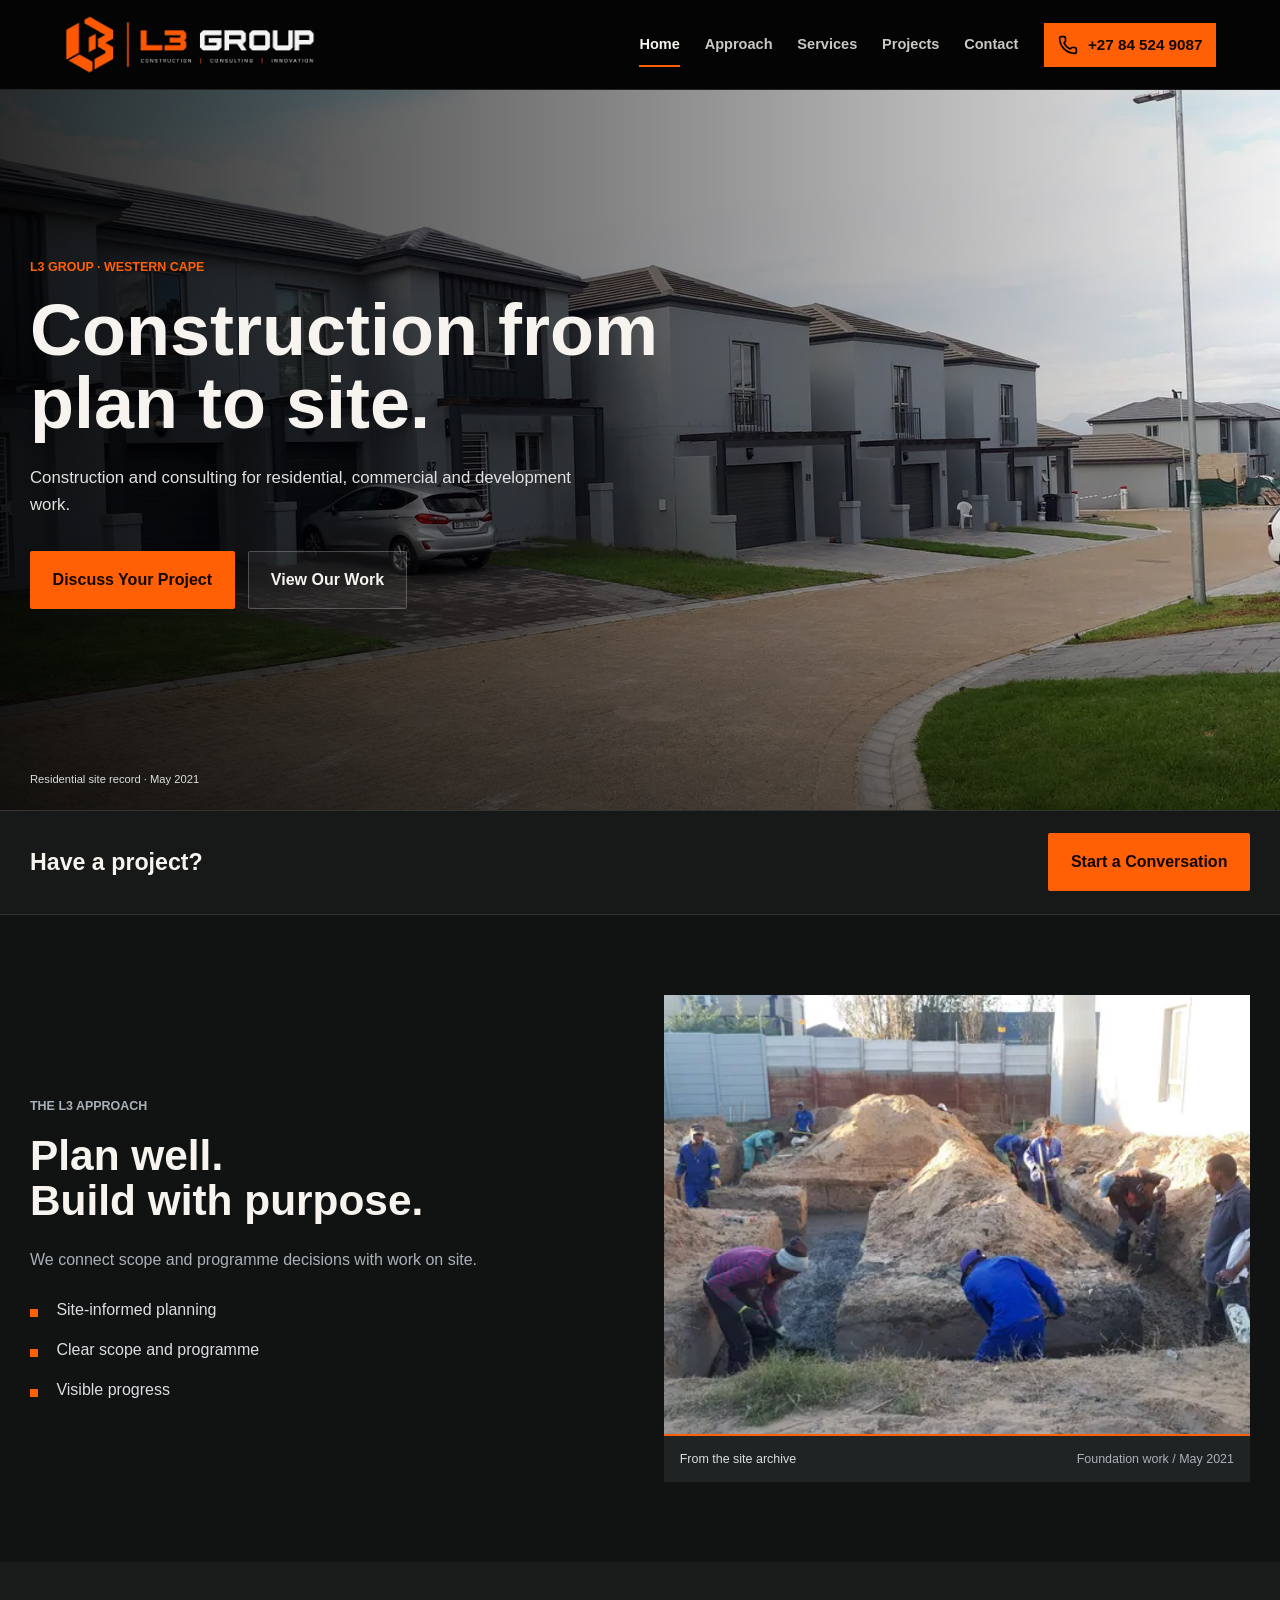
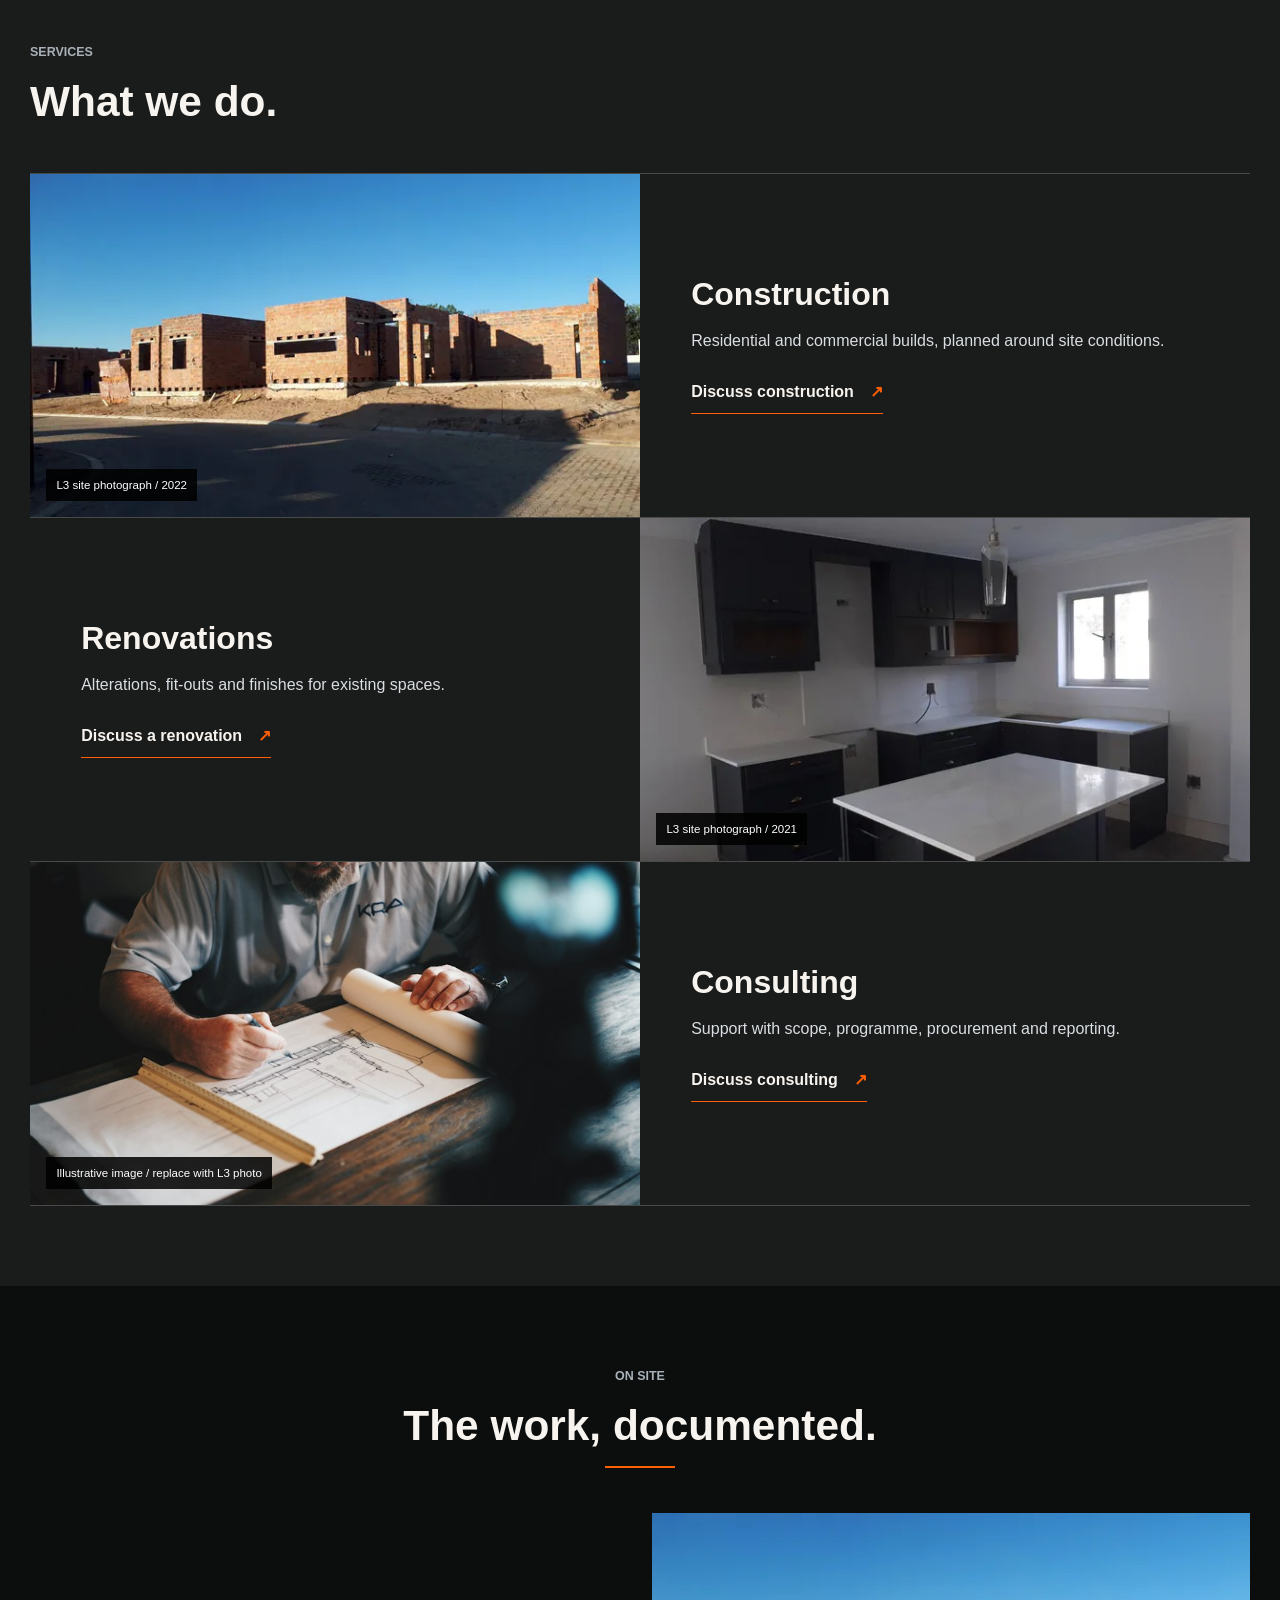
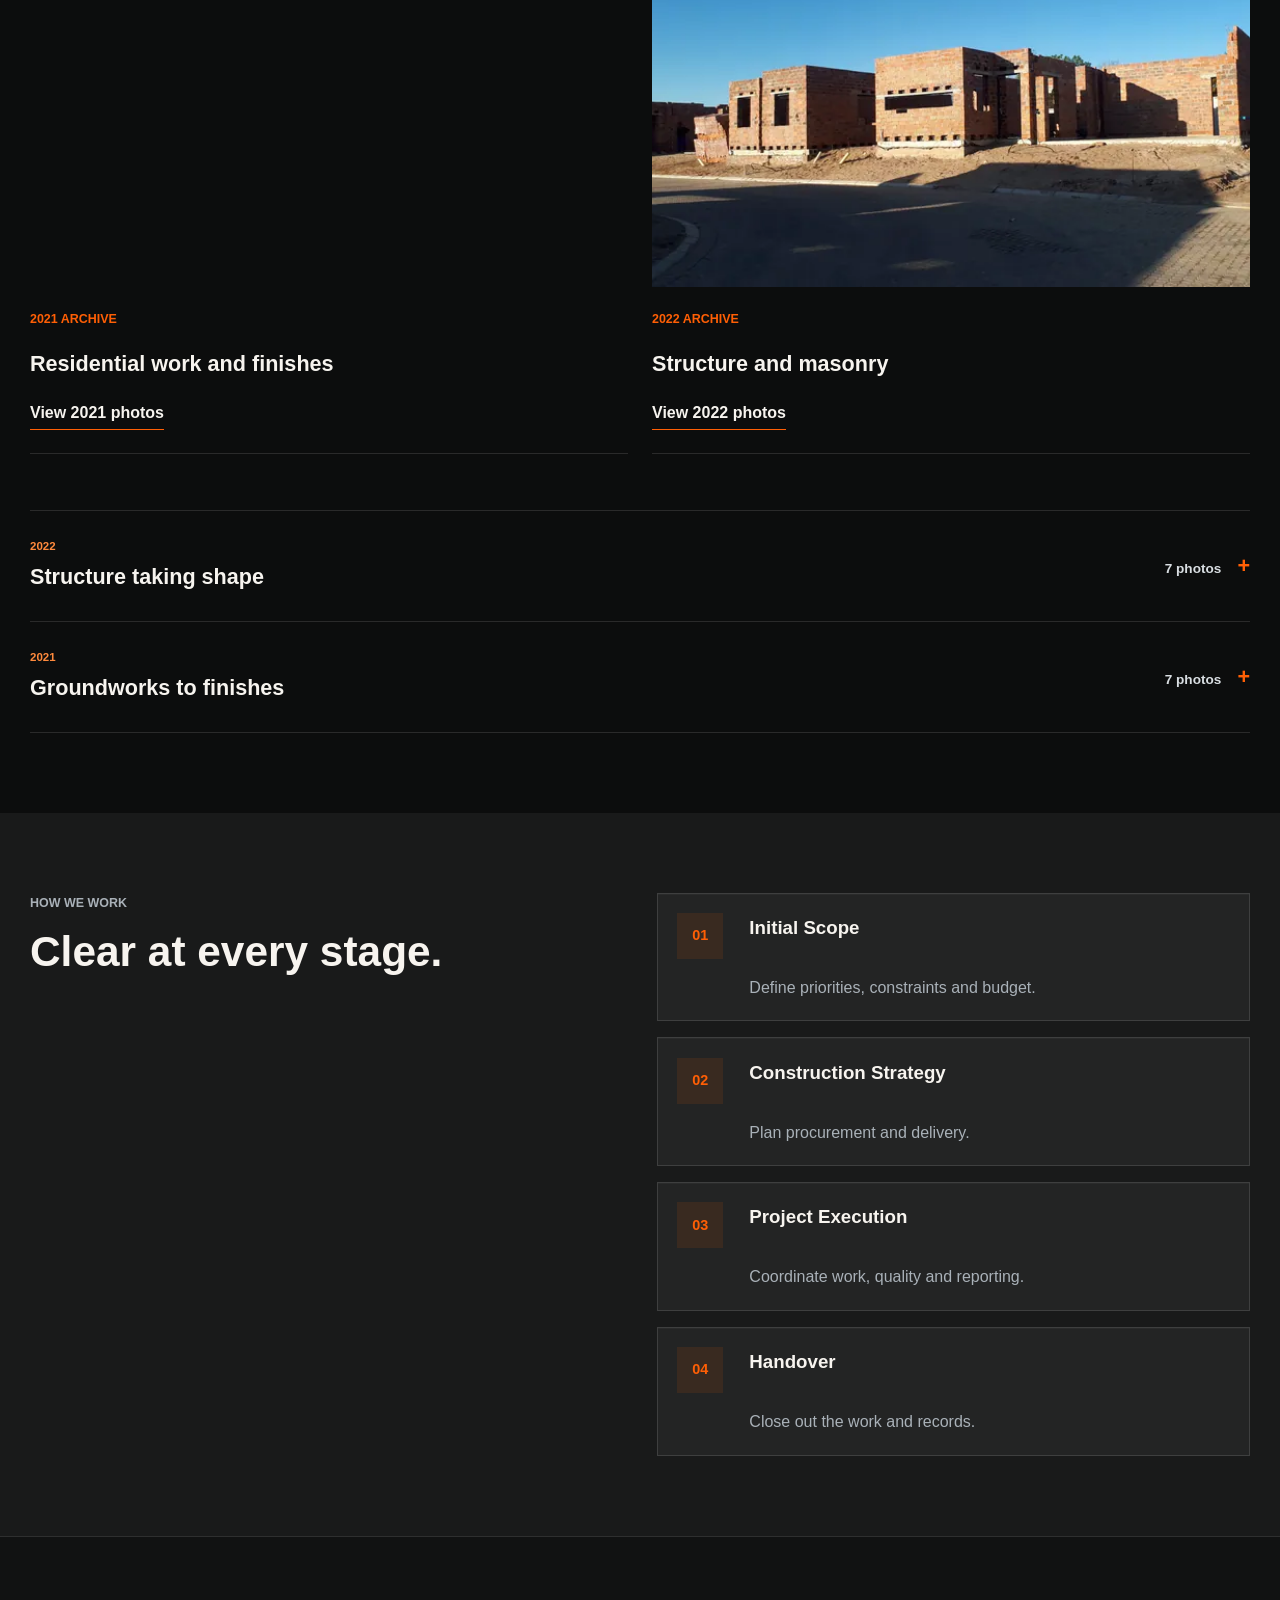
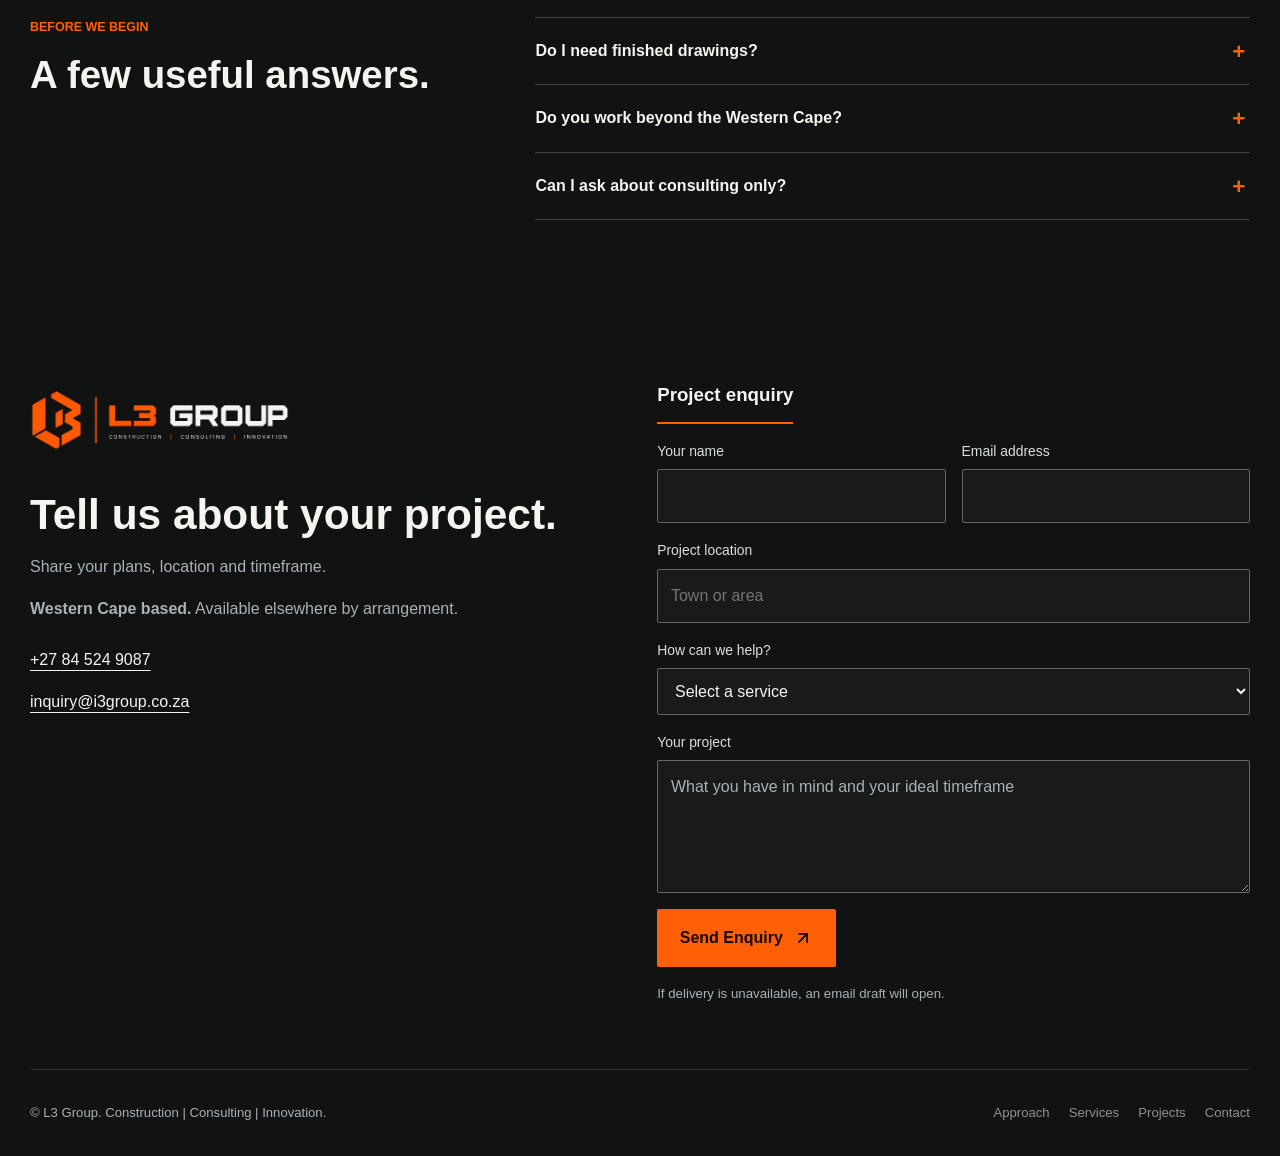
==== commit 8433f677: "Update L3 website" ====
--- a/index.html
+++ b/index.html
@@ -5,7 +5,7 @@
     <meta name="viewport" content="width=device-width, initial-scale=1" />
     <meta
       name="description"
-      content="L3 Group. Construction, consulting and innovation for residential, commercial and development projects. Discuss your next project with us."
+      content="L3 Group provides construction and project consulting in the Western Cape and beyond. Explore our site records and discuss your project."
     />
     <title>L3 Group | Construction, Consulting, Innovation</title>
     <link rel="icon" href="favicon.svg" type="image/svg+xml" />
@@ -65,14 +65,13 @@
         <div class="hero-static__shade"></div>
         <div class="hero-static__content">
           <p class="hero-reveal">L3 Group &middot; Western Cape</p>
-          <h1 id="hero-title" class="hero-reveal">Construction and project consulting.</h1>
+          <h1 id="hero-title" class="hero-reveal">Construction from plan to site.</h1>
           <p class="hero-lead hero-reveal">
-            Residential, commercial and development work supported from early planning
-            through site delivery. Available beyond the Western Cape by arrangement.
+            Construction and consulting for residential, commercial and development work.
           </p>
           <div class="hero-actions hero-reveal">
             <a class="button button--orange" href="#contact">Discuss Your Project</a>
-            <a class="button button--glass" href="#proof">View Project Records</a>
+            <a class="button button--glass" href="#proof">View Our Work</a>
           </div>
         </div>
         <p class="hero-image-note">Residential site record &middot; May 2021</p>
@@ -80,28 +79,23 @@
 
       <section class="quick-cta" aria-label="Primary next step">
         <div class="container quick-cta__inner" data-reveal>
-          <div>
-            <p class="section-kicker">Have a project in mind?</p>
-            <h2>Get a clear first conversation before you commit.</h2>
-          </div>
-          <a class="button button--orange" href="#contact">Discuss Your Project</a>
+          <h2>Have a project?</h2>
+          <a class="button button--orange" href="#contact">Start a Conversation</a>
         </div>
       </section>
 
       <section class="value-section section-dark" id="value" aria-labelledby="value-title">
         <div class="container value-grid">
           <div class="value-copy" data-reveal>
-            <p class="section-kicker">Why L3 Group</p>
-            <h2 id="value-title">A clear plan.<br />A considered build.</h2>
+            <p class="section-kicker">The L3 approach</p>
+            <h2 id="value-title">Plan well.<br />Build with purpose.</h2>
             <p>
-              Every build begins with decisions about scope, budget, and time.
-              L3 Group brings construction delivery and consulting into the same
-              conversation, so the plan reflects what happens on site.
+              We connect scope and programme decisions with work on site.
             </p>
             <ul class="trust-list">
-              <li>Construction planning informed by site conditions.</li>
-              <li>Scope, cost and programme decisions brought into one conversation.</li>
-              <li>Progress records that help clients understand what happens next.</li>
+              <li>Site-informed planning</li>
+              <li>Clear scope and programme</li>
+              <li>Visible progress</li>
             </ul>
           </div>
 
@@ -117,34 +111,12 @@
           </figure>
         </div>
 
-        <div class="container capability-strip" aria-label="L3 strengths">
-          <article data-reveal>
-            <span class="line-icon">01</span>
-            <h3>Practical Construction Insight</h3>
-          </article>
-          <article data-reveal>
-            <span class="line-icon">02</span>
-            <h3>Residential &amp; Commercial Delivery</h3>
-          </article>
-          <article data-reveal>
-            <span class="line-icon">03</span>
-            <h3>Scope &amp; Programme Coordination</h3>
-          </article>
-          <article data-reveal>
-            <span class="line-icon">04</span>
-            <h3>Clear Records Through Handover</h3>
-          </article>
-        </div>
       </section>
 
       <section class="services-block section-panel" id="services" aria-labelledby="services-title">
         <div class="section-heading" data-reveal>
-          <p class="section-kicker">What we help with</p>
-          <h2 id="services-title">The right support for the work ahead.</h2>
-          <p>
-            Choose the conversation that fits your project. We can discuss the scope
-            and where L3 Group can contribute.
-          </p>
+          <p class="section-kicker">Services</p>
+          <h2 id="services-title">What we do.</h2>
         </div>
         <div class="container service-rows">
           <article class="service-row" data-reveal>
@@ -153,10 +125,8 @@
               <span>L3 site photograph / 2022</span>
             </div>
             <div class="service-row__copy">
-              <p class="section-kicker">01 / Construction</p>
-              <h3>Build with the site in mind.</h3>
-              <p>Residential construction and commercial enquiries, with attention to site conditions, sequencing and the details that follow the structure.</p>
-              <ul><li>New residential work</li><li>Structural and masonry stages</li><li>Commercial enquiries by scope</li></ul>
+              <h3>Construction</h3>
+              <p>Residential and commercial builds, planned around site conditions.</p>
               <a href="#contact" data-service="Residential Construction">Discuss construction <span aria-hidden="true">↗</span></a>
             </div>
           </article>
@@ -166,10 +136,8 @@
               <span>L3 site photograph / 2021</span>
             </div>
             <div class="service-row__copy">
-              <p class="section-kicker">02 / Renovations</p>
-              <h3>Make an existing space work better.</h3>
-              <p>Discuss alterations, fit-outs and finishing work with a clear view of what is already in place and what the new scope requires.</p>
-              <ul><li>Residential alterations</li><li>Interior fit-outs</li><li>Finishing and handover</li></ul>
+              <h3>Renovations</h3>
+              <p>Alterations, fit-outs and finishes for existing spaces.</p>
               <a href="#contact" data-service="Renovations">Discuss a renovation <span aria-hidden="true">↗</span></a>
             </div>
           </article>
@@ -179,10 +147,8 @@
               <span>Illustrative image / replace with L3 photo</span>
             </div>
             <div class="service-row__copy">
-              <p class="section-kicker">03 / Consulting</p>
-              <h3>Get the decisions in the right order.</h3>
-              <p>Practical input on scope, programme, procurement and reporting when a project needs a more coordinated route from idea to site.</p>
-              <ul><li>Construction consulting</li><li>Planning and progress reporting</li><li>Project coordination</li></ul>
+              <h3>Consulting</h3>
+              <p>Support with scope, programme, procurement and reporting.</p>
               <a href="#contact" data-service="Construction Consulting">Discuss consulting <span aria-hidden="true">↗</span></a>
             </div>
           </article>
@@ -191,9 +157,8 @@
 
       <section class="proof-block section-dark" id="proof" aria-labelledby="proof-title">
         <div class="section-heading section-heading--center" data-reveal>
-          <p class="section-kicker">L3 Group / On site</p>
-          <h2 id="proof-title">See the work at each stage.</h2>
-          <p>Photographs from the L3 archive show what was visible on site, from groundwork and masonry to exterior and interior details.</p>
+          <p class="section-kicker">On site</p>
+          <h2 id="proof-title">The work, documented.</h2>
         </div>
         <div class="container selected-work" aria-label="Selected construction records">
           <article>
@@ -202,11 +167,9 @@
               <img src="assets/projects/20210527_160940.jpg" alt="Completed residential streetscape with garages, paving and planted verges." width="4608" height="2592" loading="lazy" decoding="async" />
             </picture>
             <div>
-              <p class="section-kicker">Selected record &middot; 2021</p>
+              <p class="section-kicker">2021 archive</p>
               <h3>Residential work and finishes</h3>
-              <p>Views of foundation work, exterior preparation, paving, finished streetscapes and a kitchen fit-out across the 2021 archive.</p>
-              <dl class="project-facts"><div><dt>Archive</dt><dd>2021</dd></div><div><dt>Visible work</dt><dd>Groundworks to finishes</dd></div></dl>
-              <a href="#record-2021">Explore the 2021 record</a>
+              <a href="#record-2021">View 2021 photos</a>
             </div>
           </article>
           <article>
@@ -215,21 +178,18 @@
               <img src="assets/projects/20220831_081237.jpg" alt="Brick structures with door and window openings during construction." width="4608" height="2592" loading="lazy" decoding="async" />
             </picture>
             <div>
-              <p class="section-kicker">Selected record &middot; 2022</p>
+              <p class="section-kicker">2022 archive</p>
               <h3>Structure and masonry</h3>
-              <p>Dated photographs show slab preparation, concrete placement, brick openings and the developing structural shell.</p>
-              <dl class="project-facts"><div><dt>Archive</dt><dd>2022</dd></div><div><dt>Visible work</dt><dd>Slab to masonry shell</dd></div></dl>
-              <a href="#record-2022">Explore the 2022 record</a>
+              <a href="#record-2022">View 2022 photos</a>
             </div>
           </article>
         </div>
         <details class="container project-record" id="record-2022">
-          <summary><span><small>2022 dated record</small>Structure taking shape</span><strong>View 7 photographs</strong></summary>
+          <summary><span><small>2022</small>Structure taking shape</span><strong>7 photos</strong></summary>
         <article class="site-journal" data-journal="0" aria-labelledby="journal-title-0">
           <div class="journal-heading">
-            <p class="section-kicker">2022 / Site records</p>
-            <h3 id="journal-title-0">Structure taking shape</h3>
-            <p>Slab preparation, concrete work, masonry and site coordination, documented across the work areas. These dated views do not establish the full scope of a single project.</p>
+            <h3 id="journal-title-0">2022 site record</h3>
+            <p>Dated views across work areas, not one complete project.</p>
           </div>
           <figure class="journal-feature">
             <a href="assets/projects/20220714_120517.jpg" target="_blank" rel="noopener" aria-label="Open full photograph: Slab preparation" data-photo-link>
@@ -239,27 +199,26 @@
             <figcaption aria-live="polite" aria-atomic="true">
               <span data-photo-date>14 Jul 2022</span>
               <h4 data-photo-title>Slab preparation</h4>
-              <p data-photo-description>Formwork, reinforcement, void formers and service pipes set out ahead of concreting.</p>
+              <p data-photo-description>Formwork and services ahead of concreting.</p>
             </figcaption>
           </figure>
           <div class="journal-stages" role="group" aria-label="2022 construction photographs">
-            <button type="button" data-photo-index="0" aria-pressed="true"><span>14 Jul 2022</span>Slab preparation</button>
-            <button type="button" data-photo-index="1" aria-pressed="false"><span>30 Jul 2022</span>Concrete slab</button>
-            <button type="button" data-photo-index="2" aria-pressed="false"><span>23 Aug 2022</span>Masonry across the site</button>
-            <button type="button" data-photo-index="3" aria-pressed="false"><span>24 Aug 2022</span>Site coordination</button>
-            <button type="button" data-photo-index="4" aria-pressed="false"><span>31 Aug 2022</span>Openings and stair access</button>
-            <button type="button" data-photo-index="5" aria-pressed="false"><span>31 Aug 2022</span>Structural shell</button>
-            <button type="button" data-photo-index="6" aria-pressed="false"><span>31 Aug 2022</span>Street-facing masonry</button>
+            <button type="button" data-photo-index="0" aria-pressed="true"><span>14 Jul</span>Slab preparation</button>
+            <button type="button" data-photo-index="1" aria-pressed="false"><span>30 Jul</span>Concrete slab</button>
+            <button type="button" data-photo-index="2" aria-pressed="false"><span>23 Aug</span>Site masonry</button>
+            <button type="button" data-photo-index="3" aria-pressed="false"><span>24 Aug</span>Site coordination</button>
+            <button type="button" data-photo-index="4" aria-pressed="false"><span>31 Aug</span>Openings and stairs</button>
+            <button type="button" data-photo-index="5" aria-pressed="false"><span>31 Aug</span>Structural shell</button>
+            <button type="button" data-photo-index="6" aria-pressed="false"><span>31 Aug</span>Street masonry</button>
           </div>
         </article>
         </details>
         <details class="container project-record" id="record-2021">
-          <summary><span><small>2021 dated record</small>Details that bring spaces together</span><strong>View 7 photographs</strong></summary>
+          <summary><span><small>2021</small>Groundworks to finishes</span><strong>7 photos</strong></summary>
         <article class="site-journal" data-journal="1" aria-labelledby="journal-title-1">
           <div class="journal-heading">
-            <p class="section-kicker">2021 / Site records</p>
-            <h3 id="journal-title-1">Details that bring spaces together</h3>
-            <p>Residential exteriors, groundworks and interior fit-out. The dated views show work at different stages and across different units.</p>
+            <h3 id="journal-title-1">2021 site record</h3>
+            <p>Different stages and units, from groundworks to fit-out.</p>
           </div>
           <figure class="journal-feature">
             <a href="assets/projects/20210527_160940.jpg" target="_blank" rel="noopener" aria-label="Open full photograph: Residential streetscape" data-photo-link>
@@ -269,64 +228,49 @@
             <figcaption aria-live="polite" aria-atomic="true">
               <span data-photo-date>27 May 2021</span>
               <h4 data-photo-title>Residential streetscape</h4>
-              <p data-photo-description>A street-level view of the two-storey homes, garage doors, paved driveways and planted verges.</p>
+              <p data-photo-description>Two-storey homes, garages and paved driveways.</p>
             </figcaption>
           </figure>
           <div class="journal-stages" role="group" aria-label="2021 construction photographs">
-            <button type="button" data-photo-index="0" aria-pressed="false"><span>26 Apr 2021</span>Kitchen fit-out</button>
-            <button type="button" data-photo-index="1" aria-pressed="false"><span>10 May 2021</span>Exterior works</button>
+            <button type="button" data-photo-index="0" aria-pressed="false"><span>26 Apr</span>Kitchen fit-out</button>
+            <button type="button" data-photo-index="1" aria-pressed="false"><span>10 May</span>Exterior works</button>
             <button type="button" data-photo-index="2" aria-pressed="false"><span>Archive copy</span>Exterior reference</button>
-            <button type="button" data-photo-index="3" aria-pressed="false"><span>13 May 2021</span>Foundation work</button>
-            <button type="button" data-photo-index="4" aria-pressed="false"><span>24 May 2021</span>Paving preparation</button>
-            <button type="button" data-photo-index="5" aria-pressed="false"><span>27 May 2021</span>External finishes</button>
-            <button type="button" data-photo-index="6" aria-pressed="true"><span>27 May 2021</span>Residential streetscape</button>
+            <button type="button" data-photo-index="3" aria-pressed="false"><span>13 May</span>Foundation work</button>
+            <button type="button" data-photo-index="4" aria-pressed="false"><span>24 May</span>Paving preparation</button>
+            <button type="button" data-photo-index="5" aria-pressed="false"><span>27 May</span>External finishes</button>
+            <button type="button" data-photo-index="6" aria-pressed="true"><span>27 May</span>Residential streetscape</button>
           </div>
         </article>
         </details>
-        <div class="container project-enquiry">
-          <p>Planning a residential build or development?</p>
-          <a class="button button--orange" href="#contact">Discuss Your Project</a>
-        </div>
       </section>
 
       <section class="differentiators section-panel" aria-labelledby="differentiators-title">
         <div class="container differentiators-grid">
           <div data-reveal>
-            <p class="section-kicker">Why consider L3</p>
-            <h2 id="differentiators-title">Built around fewer surprises and clearer decisions.</h2>
-            <p>
-              Good decisions need the right information at the right time.
-              Our approach connects planning, site coordination, and communication
-              through four practical stages.
-            </p>
-            <ul class="check-list">
-              <li>Practical construction insight before work starts.</li>
-              <li>Visible coordination through the build.</li>
-              <li>Innovation that supports reporting, planning, and handover.</li>
-              <li>Owner-focused communication from first scope to closeout.</li>
-            </ul>
+            <p class="section-kicker">How we work</p>
+            <h2 id="differentiators-title">Clear at every stage.</h2>
           </div>
 
           <div class="process-stack" data-reveal>
             <article>
               <strong>01</strong>
               <h3>Initial Scope</h3>
-              <p>Agree on priorities, site constraints, budget, and who needs to be involved.</p>
+              <p>Define priorities, constraints and budget.</p>
             </article>
             <article>
               <strong>02</strong>
               <h3>Construction Strategy</h3>
-              <p>Build a practical programme for cost, procurement, and delivery.</p>
+              <p>Plan procurement and delivery.</p>
             </article>
             <article>
               <strong>03</strong>
               <h3>Project Execution</h3>
-              <p>Coordinate field work, reporting, quality checks, and consultant input.</p>
+              <p>Coordinate work, quality and reporting.</p>
             </article>
             <article>
               <strong>04</strong>
               <h3>Handover</h3>
-              <p>Resolve outstanding items and bring the project records together for handover.</p>
+              <p>Close out the work and records.</p>
             </article>
           </div>
         </div>
@@ -337,23 +281,11 @@
           <div>
             <p class="section-kicker">Before we begin</p>
             <h2 id="faq-title">A few useful answers.</h2>
-            <p>Start with what you know. The first conversation can establish what information is needed next.</p>
           </div>
           <div class="faq-list">
-            <details><summary>Do I need finished drawings to enquire?</summary><p>No. Tell us what you want to build or change, where it is, and what information you already have.</p></details>
-            <details><summary>Do you work beyond the Western Cape?</summary><p>L3 Group is based in the Western Cape and can consider suitable projects elsewhere by arrangement.</p></details>
-            <details><summary>Can I ask about consulting only?</summary><p>Yes. Select Construction Consulting in the enquiry form and describe the decision or stage where you need support.</p></details>
-          </div>
-        </div>
-      </section>
-
-      <section class="cta-strip" aria-label="Project call to action">
-        <div class="container cta-strip__inner" data-reveal>
-          <p class="section-kicker">Ready for a clearer build process?</p>
-          <h2>Tell us what you want to build. We’ll help you frame the next step.</h2>
-          <div class="cta-strip__actions">
-            <a class="button button--orange" href="#contact">Discuss Your Project</a>
-            <a class="button button--glass" href="tel:+27845249087">Call +27 84 524 9087</a>
+            <details><summary>Do I need finished drawings?</summary><p>No. Share what you have and where the project stands.</p></details>
+            <details><summary>Do you work beyond the Western Cape?</summary><p>Yes, for suitable projects by arrangement.</p></details>
+            <details><summary>Can I ask about consulting only?</summary><p>Yes. Choose Consulting in the enquiry form.</p></details>
           </div>
         </div>
       </section>
@@ -364,20 +296,16 @@
             <a class="footer-logo" href="#" aria-label="L3 Group home">
               <img src="assets/l3-logo-clean.png" alt="L3 Group" />
             </a>
-            <h2 id="contact-title">Start with a focused project conversation.</h2>
-            <p>
-              A new build, an existing space, or a plan that needs a second look.
-              Tell us where you are now and what you want to achieve.
-            </p>
-            <p class="service-area"><strong>Based in the Western Cape.</strong> Available for suitable projects elsewhere by arrangement.</p>
+            <h2 id="contact-title">Tell us about your project.</h2>
+            <p>Share your plans, location and timeframe.</p>
+            <p class="service-area"><strong>Western Cape based.</strong> Available elsewhere by arrangement.</p>
             <ul class="contact-list">
               <li><a href="tel:+27845249087">+27 84 524 9087</a></li>
               <li><a href="mailto:inquiry@i3group.co.za">inquiry@i3group.co.za</a></li>
             </ul>
-            <p class="contact-reassurance">You do not need finished drawings to start a conversation.</p>
           </div>
           <form class="enquiry-form" action="/api/enquiry" method="post" data-enquiry data-reveal>
-            <h3>Tell us about your project</h3>
+            <h3>Project enquiry</h3>
             <div class="form-row">
               <label>Your name<input name="name" autocomplete="name" maxlength="100" required /></label>
               <label>Email address<input name="email" type="email" autocomplete="email" maxlength="254" required /></label>
@@ -395,7 +323,7 @@
             <label>Your project<textarea name="message" rows="4" maxlength="1500" placeholder="What you have in mind and your ideal timeframe" required></textarea></label>
             <label class="form-trap" aria-hidden="true">Company website<input name="website" tabindex="-1" autocomplete="off" /></label>
             <button class="button button--orange" type="submit">Send Enquiry<img class="icon" src="assets/arrow-up-right.svg" alt="" width="20" height="20" /></button>
-            <p class="form-note">If online delivery is unavailable, a ready-to-send email draft will open instead.</p>
+            <p class="form-note">If delivery is unavailable, an email draft will open.</p>
             <p class="form-status" role="status" data-form-status></p>
           </form>
         </div>
--- a/styles.css
+++ b/styles.css
@@ -194,9 +194,16 @@
   color: var(--text);
   font-size: 0.95rem;
   font-weight: 800;
-}
-
-.phone-link .icon, .service-icon {
+  min-height: 44px;
+  padding: 0.5rem 0.85rem;
+  background: var(--orange);
+  color: #130803;
+  transition: background 180ms ease;
+}
+
+.phone-link:hover { background: var(--orange-soft); }
+.phone-link .icon { filter: brightness(0); }
+.service-icon {
   filter: invert(47%) sepia(95%) saturate(3652%) hue-rotate(359deg) brightness(102%) contrast(106%);
 }
 
@@ -243,8 +250,8 @@
 
 .hero-static__shade {
   background:
-    linear-gradient(90deg, rgba(0, 0, 0, 0.88), rgba(0, 0, 0, 0.58) 48%, rgba(0, 0, 0, 0.12)),
-    linear-gradient(0deg, rgba(0, 0, 0, 0.68), transparent 36%);
+    linear-gradient(90deg, rgba(0, 0, 0, 0.83), rgba(0, 0, 0, 0.48) 48%, rgba(0, 0, 0, 0.06)),
+    linear-gradient(0deg, rgba(0, 0, 0, 0.42), transparent 36%);
 }
 
 .hero-static__content {
@@ -267,7 +274,7 @@
 }
 
 .hero-static__content h1 {
-  max-width: 820px;
+  max-width: 760px;
   margin: 0;
   font-size: 4.5rem;
   font-weight: 650;
@@ -485,14 +492,14 @@
   align-items: center;
   justify-content: space-between;
   gap: 2rem;
-  padding: 2rem 0;
+  padding: 1.4rem 0;
 }
 
 .quick-cta h2,
 .cta-strip h2 {
   max-width: 760px;
   margin: 0;
-  font-size: 1.7rem;
+  font-size: 1.45rem;
   line-height: 1.16;
 }
 
@@ -529,7 +536,7 @@
 .proof-block,
 .differentiators,
 .contact-footer {
-  padding: 6.4rem 0;
+  padding: 5rem 0;
 }
 
 .value-grid,
@@ -743,13 +750,13 @@
   z-index: 1;
   display: grid;
   grid-template-columns: repeat(2, minmax(0, 1fr));
-  gap: 1.25rem;
-  margin-bottom: 4.5rem;
+  gap: 1.5rem;
+  margin-bottom: 3.5rem;
 }
 
 .selected-work article {
   border-bottom: 1px solid var(--line);
-  background: #111212;
+  background: transparent;
 }
 
 .selected-work picture {
@@ -767,7 +774,7 @@
 }
 
 .selected-work article > div {
-  padding: 1.6rem;
+  padding: 1.4rem 0;
 }
 
 .selected-work h3 {
@@ -1284,7 +1291,11 @@
     width: 44px;
     height: 44px;
     justify-content: center;
-  }
+    padding: 0;
+    background: transparent;
+  }
+
+  .phone-link .icon { filter: invert(47%) sepia(95%) saturate(3652%) hue-rotate(359deg) brightness(102%) contrast(106%); }
 
   .phone-link strong {
     display: none;
@@ -1304,7 +1315,7 @@
   }
 
   .hero-static__shade {
-    background: linear-gradient(90deg, #000d, #0007), linear-gradient(0deg, #000b, transparent 44%);
+    background: linear-gradient(90deg, #000b, #0005), linear-gradient(0deg, #0009, transparent 44%);
   }
 
   .hero-slide__content {
@@ -1495,12 +1506,12 @@
 .service-row {
   display: grid;
   grid-template-columns: minmax(0, 1fr) minmax(0, 1fr);
-  min-height: 425px;
+  min-height: 340px;
   border-top: 1px solid var(--line-strong);
 }
 .service-row:last-child { border-bottom: 1px solid var(--line-strong); }
 .service-row:nth-child(even) .service-row__image { order: 2; }
-.service-row__image { position: relative; min-height: 425px; overflow: hidden; background: #292b2b; }
+.service-row__image { position: relative; min-height: 340px; overflow: hidden; background: #292b2b; }
 .service-row__image img { transition: transform 400ms ease; }
 .service-row:hover .service-row__image img { transform: scale(1.015); }
 .service-row__image span {
@@ -1520,7 +1531,7 @@
   justify-content: center;
   padding: clamp(1.8rem, 4vw, 4.5rem);
 }
-.service-row__copy h3 { max-width: 480px; margin: 0; font-size: clamp(1.8rem, 2.5vw, 2.8rem); line-height: 1.1; }
+.service-row__copy h3 { max-width: 480px; margin: 0; font-size: clamp(1.8rem, 2.5vw, 2.6rem); line-height: 1.1; }
 .service-row__copy > p:not(.section-kicker) { max-width: 540px; color: var(--soft); }
 .service-row__copy ul { display: grid; gap: 0.45rem; margin: 0 0 1.6rem; padding-left: 1.1rem; color: var(--muted); }
 .service-row__copy li::marker { color: var(--orange); }
@@ -1528,9 +1539,9 @@
 .service-row__copy a:hover { color: var(--orange-soft); }
 .service-row__copy a span { color: var(--orange); }
 .proof-block { background: #0c0d0d; }
-.selected-work { gap: 1px; background: var(--line); }
-.selected-work article { background: #171919; }
-.selected-work article > div { padding: clamp(1.5rem, 2.3vw, 2.4rem); }
+.selected-work { background: transparent; }
+.selected-work article { background: transparent; }
+.selected-work article > div { padding: 1.4rem 0; }
 .project-facts { display: flex; flex-wrap: wrap; gap: 1rem 2rem; margin: 1.2rem 0 1rem; padding-top: 1rem; border-top: 1px solid var(--line); }
 .project-facts div { display: grid; gap: 0.1rem; }
 .project-facts dt { color: var(--muted); font-size: 0.75rem; text-transform: uppercase; }
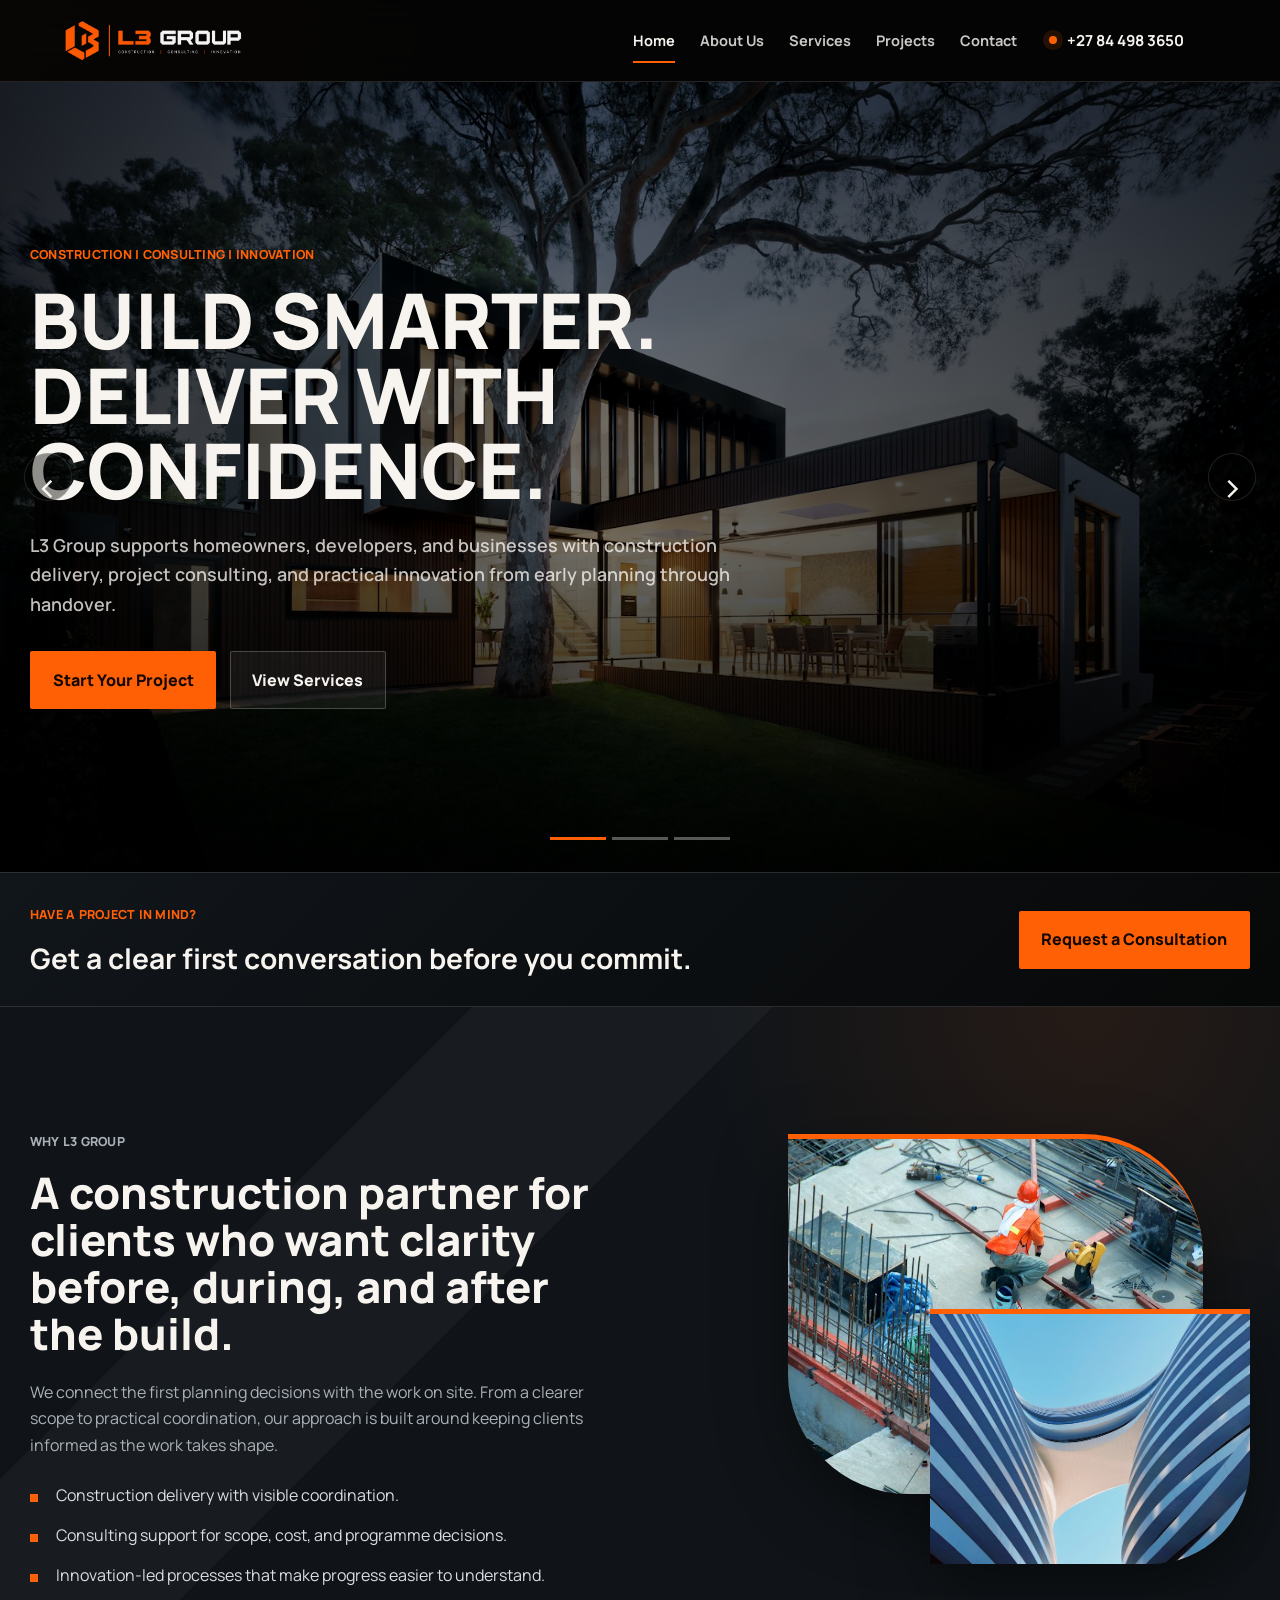
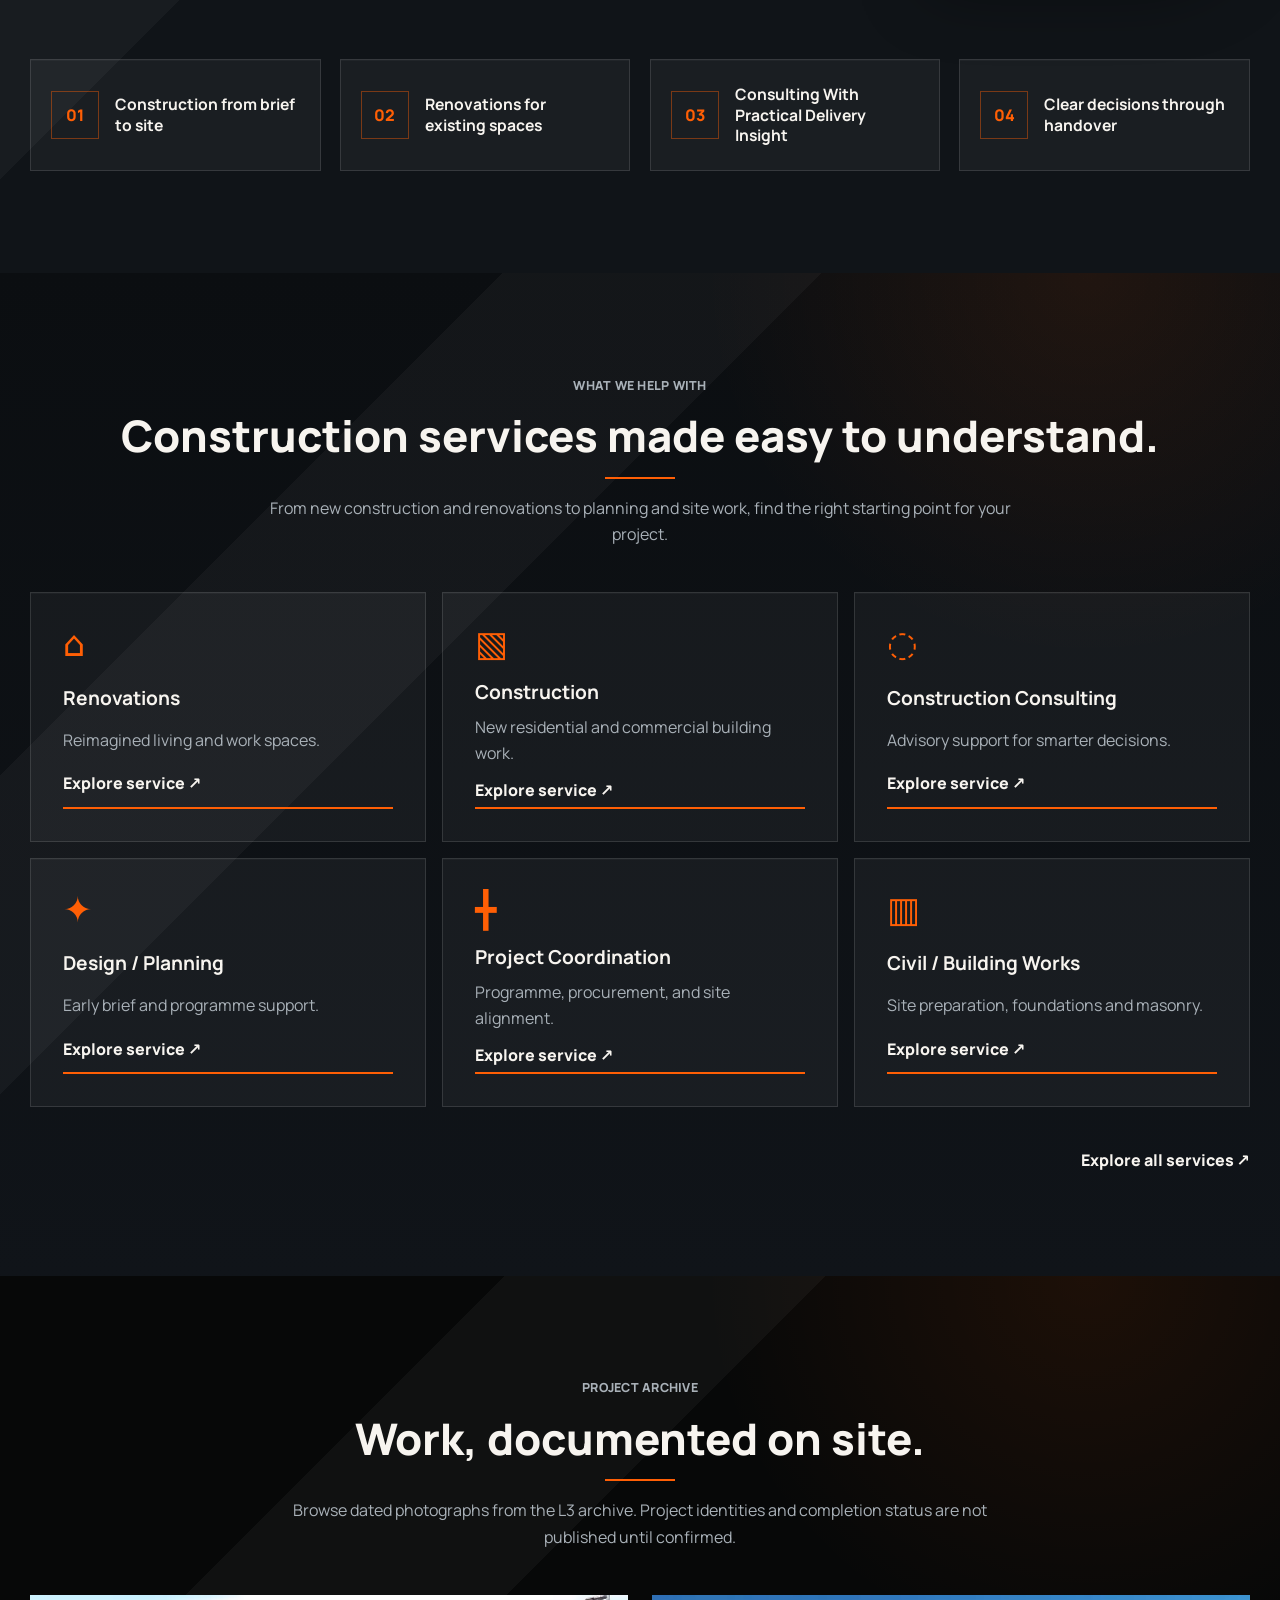
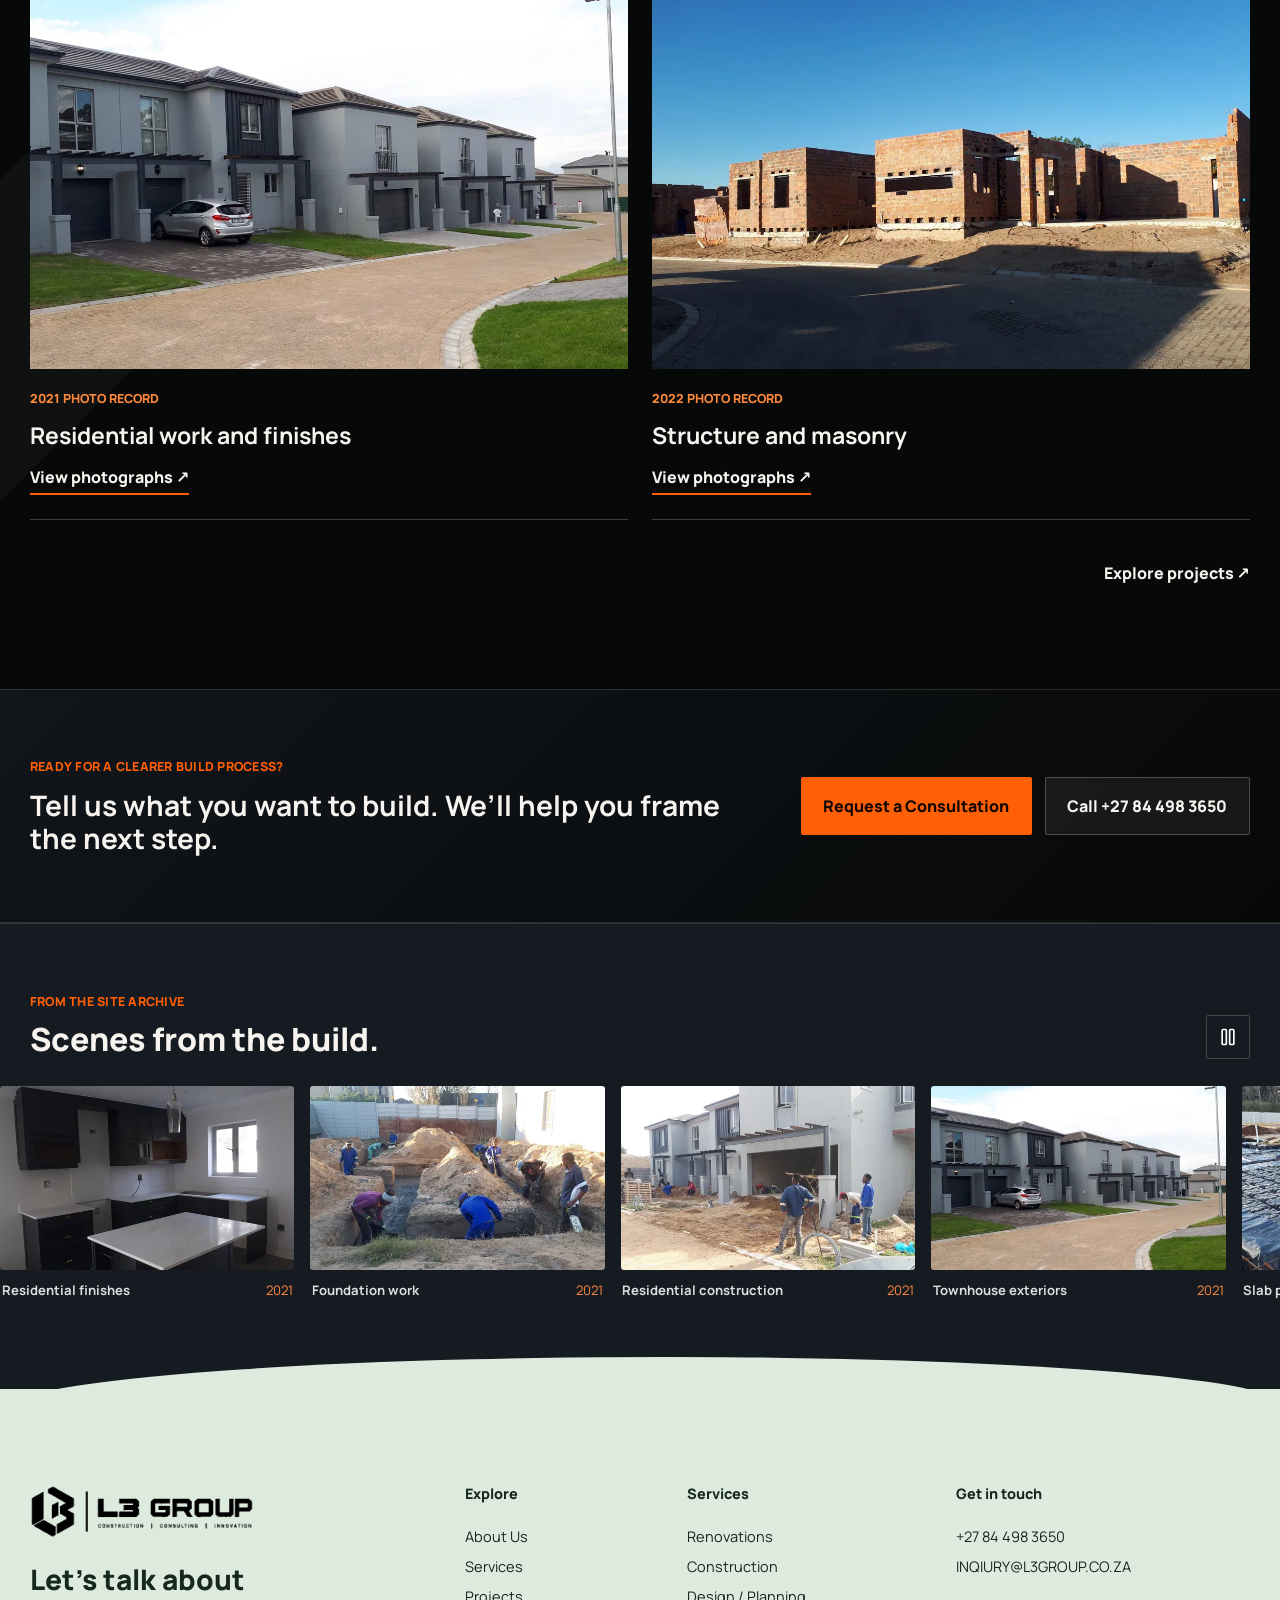
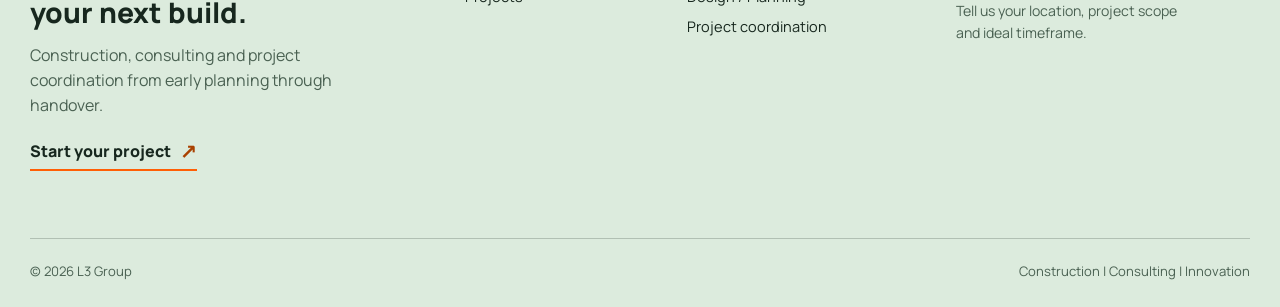
==== commit 0b4335d6: "Expand L3 site pages and update contact details" ====
--- a/index.html
+++ b/index.html
@@ -5,31 +5,38 @@
     <meta name="viewport" content="width=device-width, initial-scale=1" />
     <meta
       name="description"
-      content="L3 Group provides construction and project consulting in the Western Cape and beyond. Explore our site records and discuss your project."
+      content="Explore L3 Group construction, renovations, planning support, project records, and ways to get in touch."
     />
     <title>L3 Group | Construction, Consulting, Innovation</title>
     <link rel="icon" href="favicon.svg" type="image/svg+xml" />
+    <link rel="preconnect" href="https://fonts.googleapis.com" />
+    <link rel="preconnect" href="https://fonts.gstatic.com" crossorigin />
+    <link
+      href="https://fonts.googleapis.com/css2?family=Manrope:wght@400;500;600;700;800&display=swap"
+      rel="stylesheet"
+    />
     <link rel="stylesheet" href="styles.css" />
+    <link rel="stylesheet" href="pages.css" />
   </head>
   <body>
     <a class="skip-link" href="#main">Skip to content</a>
 
     <header class="site-header" data-header>
-      <a class="brand" href="#" aria-label="L3 Group home">
-        <img src="assets/l3-logo-clean.png" alt="L3 Group" width="1112" height="262" />
+      <a class="brand" href="index.html" aria-label="L3 Group home">
+        <img src="assets/l3-logo-clean.png" alt="L3 Group" />
       </a>
 
       <nav class="site-nav" id="site-nav" aria-label="Main navigation" data-nav>
-        <a class="is-active" href="#">Home</a>
-        <a href="#value">Approach</a>
-        <a href="#services">Services</a>
-        <a href="#proof">Projects</a>
-        <a href="#contact">Contact</a>
+        <a class="is-active" aria-current="page" href="index.html">Home</a>
+        <a href="about.html">About Us</a>
+        <a href="services.html">Services</a>
+        <a href="projects.html">Projects</a>
+        <a href="contact.html">Contact</a>
       </nav>
 
-      <a class="phone-link" href="tel:+27845249087" aria-label="Call L3 Group on +27 84 524 9087" title="Call L3 Group">
-        <img class="icon" src="assets/phone.svg" alt="" width="20" height="20" />
-        <strong>+27 84 524 9087</strong>
+      <a class="phone-link" href="tel:+27844983650" aria-label="Call L3 Group on +27 84 498 3650">
+        <span aria-hidden="true"></span>
+        <strong>+27 84 498 3650</strong>
       </a>
 
       <button
@@ -46,306 +53,323 @@
       </button>
     </header>
 
-    <main id="main" tabindex="-1">
-      <section class="hero-static" aria-labelledby="hero-title">
-        <picture class="hero-media">
-          <source
-            type="image/webp"
-            srcset="assets/projects/web/20210527_160940-640.webp 640w, assets/projects/web/20210527_160940-1280.webp 1280w, assets/projects/web/20210527_160940-1920.webp 1920w"
-            sizes="100vw"
+    <main id="main">
+      <section class="hero-slider" aria-labelledby="hero-title" data-slider>
+        <div class="hero-slide is-active" data-slide>
+          <img
+            src="assets/residence.jpg"
+            alt="Modern luxury home with warm interior lighting and strong architectural lines."
+            fetchpriority="high"
           />
+          <div class="hero-slide__shade"></div>
+          <div class="hero-slide__content">
+            <p class="hero-reveal">Construction | Consulting | Innovation</p>
+            <h1 id="hero-title" class="hero-reveal">Build Smarter. Deliver With Confidence.</h1>
+            <p class="hero-lead hero-reveal">
+              L3 Group supports homeowners, developers, and businesses with
+              construction delivery, project consulting, and practical innovation
+              from early planning through handover.
+            </p>
+            <div class="hero-actions hero-reveal">
+              <a class="button button--orange" href="contact.html">Start Your Project</a>
+              <a class="button button--glass" href="services.html">View Services</a>
+            </div>
+          </div>
+        </div>
+
+        <div class="hero-slide" data-slide>
           <img
-            src="assets/projects/20210527_160940.jpg"
-            alt="Two-storey residential homes with grey facades, garages and paved driveways."
-            fetchpriority="high"
-            width="4608"
-            height="2592"
+            src="assets/construction.jpg"
+            alt="Construction team coordinating on a large concrete site."
           />
-        </picture>
-        <div class="hero-static__shade"></div>
-        <div class="hero-static__content">
-          <p class="hero-reveal">L3 Group &middot; Western Cape</p>
-          <h1 id="hero-title" class="hero-reveal">Construction from plan to site.</h1>
-          <p class="hero-lead hero-reveal">
-            Construction and consulting for residential, commercial and development work.
-          </p>
-          <div class="hero-actions hero-reveal">
-            <a class="button button--orange" href="#contact">Discuss Your Project</a>
-            <a class="button button--glass" href="#proof">View Our Work</a>
-          </div>
-        </div>
-        <p class="hero-image-note">Residential site record &middot; May 2021</p>
+          <div class="hero-slide__shade"></div>
+          <div class="hero-slide__content">
+            <p class="hero-reveal">Construction delivery</p>
+            <h2 class="hero-reveal">Complex Builds Need Clear Execution.</h2>
+            <p class="hero-lead hero-reveal">
+              Use L3 for disciplined site coordination, practical scheduling,
+              and a project team that keeps decisions moving.
+            </p>
+          </div>
+        </div>
+
+        <div class="hero-slide" data-slide>
+          <img
+            src="assets/residential.jpg"
+            alt="Contemporary residential exterior surrounded by trees."
+          />
+          <div class="hero-slide__shade"></div>
+          <div class="hero-slide__content">
+            <p class="hero-reveal">Consulting and innovation</p>
+            <h2 class="hero-reveal">Plan Better Before You Build.</h2>
+            <p class="hero-lead hero-reveal">
+              Bring construction insight into feasibility, budgeting,
+              procurement, and handover planning.
+            </p>
+          </div>
+        </div>
+
+        <button class="slider-arrow slider-arrow--prev" type="button" aria-label="Previous slide" data-slide-prev>
+          <span aria-hidden="true">&#8249;</span>
+        </button>
+        <button class="slider-arrow slider-arrow--next" type="button" aria-label="Next slide" data-slide-next>
+          <span aria-hidden="true">&#8250;</span>
+        </button>
+
+        <div class="slider-dots" aria-label="Hero slides">
+          <button class="is-active" type="button" aria-label="Show slide 1" data-slide-dot></button>
+          <button type="button" aria-label="Show slide 2" data-slide-dot></button>
+          <button type="button" aria-label="Show slide 3" data-slide-dot></button>
+        </div>
       </section>
 
       <section class="quick-cta" aria-label="Primary next step">
         <div class="container quick-cta__inner" data-reveal>
-          <h2>Have a project?</h2>
-          <a class="button button--orange" href="#contact">Start a Conversation</a>
+          <div>
+            <p class="section-kicker">Have a project in mind?</p>
+            <h2>Get a clear first conversation before you commit.</h2>
+          </div>
+          <a class="button button--orange" href="contact.html">Request a Consultation</a>
         </div>
       </section>
 
       <section class="value-section section-dark" id="value" aria-labelledby="value-title">
         <div class="container value-grid">
           <div class="value-copy" data-reveal>
-            <p class="section-kicker">The L3 approach</p>
-            <h2 id="value-title">Plan well.<br />Build with purpose.</h2>
+            <p class="section-kicker">Why L3 Group</p>
+            <h2 id="value-title">A construction partner for clients who want clarity before, during, and after the build.</h2>
             <p>
-              We connect scope and programme decisions with work on site.
+              We connect the first planning decisions with the work on site.
+              From a clearer scope to practical coordination, our approach is
+              built around keeping clients informed as the work takes shape.
             </p>
             <ul class="trust-list">
-              <li>Site-informed planning</li>
-              <li>Clear scope and programme</li>
-              <li>Visible progress</li>
+              <li>Construction delivery with visible coordination.</li>
+              <li>Consulting support for scope, cost, and programme decisions.</li>
+              <li>Innovation-led processes that make progress easier to understand.</li>
             </ul>
           </div>
 
-          <figure class="value-media" data-reveal>
-            <img
-              src="assets/projects/20210513_171422.jpg"
-              srcset="assets/projects/web/20210513_171422-640.webp 640w, assets/projects/web/20210513_171422-1280.webp 1280w"
-              sizes="(max-width: 1100px) 100vw, 48vw"
-              alt="Site team working in excavated foundation trenches."
-              decoding="async" loading="lazy" width="4608" height="2592"
-            />
-            <figcaption>From the site archive <span>Foundation work / May 2021</span></figcaption>
-          </figure>
-        </div>
-
+          <div class="value-media" aria-label="Project image collage" data-reveal>
+            <div class="value-image value-image--main">
+              <img
+                src="assets/site.jpg"
+                alt="Active construction site with cranes and structural framing."
+                decoding="async"
+              />
+            </div>
+            <div class="value-image value-image--overlap">
+              <img
+                src="assets/facade.jpg"
+                alt="Modern architectural facade with sculptural geometry."
+                decoding="async"
+              />
+            </div>
+          </div>
+        </div>
+
+        <div class="container capability-strip" aria-label="L3 strengths">
+          <article data-reveal>
+            <span class="line-icon">01</span>
+            <h3>Construction from brief to site</h3>
+          </article>
+          <article data-reveal>
+            <span class="line-icon">02</span>
+            <h3>Renovations for existing spaces</h3>
+          </article>
+          <article data-reveal>
+            <span class="line-icon">03</span>
+            <h3>Consulting With Practical Delivery Insight</h3>
+          </article>
+          <article data-reveal>
+            <span class="line-icon">04</span>
+            <h3>Clear decisions through handover</h3>
+          </article>
+        </div>
       </section>
 
       <section class="services-block section-panel" id="services" aria-labelledby="services-title">
-        <div class="section-heading" data-reveal>
-          <p class="section-kicker">Services</p>
-          <h2 id="services-title">What we do.</h2>
-        </div>
-        <div class="container service-rows">
-          <article class="service-row" data-reveal>
-            <div class="service-row__image">
-              <img src="assets/projects/20220831_081237.jpg" srcset="assets/projects/web/20220831_081237-640.webp 640w, assets/projects/web/20220831_081237-1280.webp 1280w" sizes="(max-width: 760px) 100vw, 48vw" alt="Brick structure with varied openings during construction." width="4608" height="2592" loading="lazy" decoding="async" />
-              <span>L3 site photograph / 2022</span>
-            </div>
-            <div class="service-row__copy">
-              <h3>Construction</h3>
-              <p>Residential and commercial builds, planned around site conditions.</p>
-              <a href="#contact" data-service="Residential Construction">Discuss construction <span aria-hidden="true">↗</span></a>
-            </div>
-          </article>
-          <article class="service-row" data-reveal>
-            <div class="service-row__image">
-              <img src="assets/projects/20210426_170038.jpg" srcset="assets/projects/web/20210426_170038-640.webp 640w, assets/projects/web/20210426_170038-1280.webp 1280w" sizes="(max-width: 760px) 100vw, 48vw" alt="Interior kitchen fit-out with dark cabinetry and white worktops." width="4608" height="2592" loading="lazy" decoding="async" />
-              <span>L3 site photograph / 2021</span>
-            </div>
-            <div class="service-row__copy">
-              <h3>Renovations</h3>
-              <p>Alterations, fit-outs and finishes for existing spaces.</p>
-              <a href="#contact" data-service="Renovations">Discuss a renovation <span aria-hidden="true">↗</span></a>
-            </div>
-          </article>
-          <article class="service-row" data-reveal>
-            <div class="service-row__image">
-              <img src="assets/drawings.jpg" alt="Illustrative photograph of an architectural drawing being reviewed." width="1200" height="800" loading="lazy" decoding="async" />
-              <span>Illustrative image / replace with L3 photo</span>
-            </div>
-            <div class="service-row__copy">
-              <h3>Consulting</h3>
-              <p>Support with scope, programme, procurement and reporting.</p>
-              <a href="#contact" data-service="Construction Consulting">Discuss consulting <span aria-hidden="true">↗</span></a>
-            </div>
-          </article>
-        </div>
+        <div class="section-heading section-heading--center" data-reveal>
+          <p class="section-kicker">What we help with</p>
+          <h2 id="services-title">Construction services made easy to understand.</h2>
+          <p>
+            From new construction and renovations to planning and site work,
+            find the right starting point for your project.
+          </p>
+        </div>
+
+        <div class="container service-grid">
+          <article class="service-card" id="renovations" data-reveal>
+            <span class="service-icon">⌂</span>
+            <h3>Renovations</h3>
+            <p>Reimagined living and work spaces.</p>
+            <a class="inline-link" href="services.html#renovations">Explore service ↗</a>
+          </article>
+          <article class="service-card" id="residential-construction" data-reveal>
+            <span class="service-icon">▧</span>
+            <h3>Construction</h3>
+            <p>New residential and commercial building work.</p>
+            <a class="inline-link" href="services.html#construction">Explore service ↗</a>
+          </article>
+          <article class="service-card" id="construction-consulting" data-reveal>
+            <span class="service-icon">◌</span>
+            <h3>Construction Consulting</h3>
+            <p>Advisory support for smarter decisions.</p>
+            <a class="inline-link" href="services.html#consulting">Explore service ↗</a>
+          </article>
+          <article class="service-card" data-reveal>
+            <span class="service-icon">✦</span>
+            <h3>Design / Planning</h3>
+            <p>Early brief and programme support.</p>
+            <a class="inline-link" href="services.html#planning">Explore service ↗</a>
+          </article>
+          <article class="service-card" id="project-coordination" data-reveal>
+            <span class="service-icon">╋</span>
+            <h3>Project Coordination</h3>
+            <p>Programme, procurement, and site alignment.</p>
+            <a class="inline-link" href="services.html#coordination">Explore service ↗</a>
+          </article>
+          <article class="service-card" data-reveal>
+            <span class="service-icon">▥</span>
+            <h3>Civil / Building Works</h3>
+            <p>Site preparation, foundations and masonry.</p>
+            <a class="inline-link" href="services.html#civil">Explore service ↗</a>
+          </article>
+        </div>
+        <div class="container section-link-row"><a class="text-link" href="services.html">Explore all services <span aria-hidden="true">↗</span></a></div>
       </section>
 
       <section class="proof-block section-dark" id="proof" aria-labelledby="proof-title">
         <div class="section-heading section-heading--center" data-reveal>
-          <p class="section-kicker">On site</p>
-          <h2 id="proof-title">The work, documented.</h2>
-        </div>
-        <div class="container selected-work" aria-label="Selected construction records">
-          <article>
-            <picture>
-              <source type="image/webp" srcset="assets/projects/web/20210527_160940-640.webp 640w, assets/projects/web/20210527_160940-1280.webp 1280w" sizes="(max-width: 760px) 100vw, 50vw" />
-              <img src="assets/projects/20210527_160940.jpg" alt="Completed residential streetscape with garages, paving and planted verges." width="4608" height="2592" loading="lazy" decoding="async" />
-            </picture>
-            <div>
-              <p class="section-kicker">2021 archive</p>
-              <h3>Residential work and finishes</h3>
-              <a href="#record-2021">View 2021 photos</a>
+          <p class="section-kicker">Project archive</p>
+          <h2 id="proof-title">Work, documented on site.</h2>
+          <p>Browse dated photographs from the L3 archive. Project identities and completion status are not published until confirmed.</p>
+        </div>
+        <div class="container archive-preview-grid">
+          <a class="archive-preview" href="projects/2021.html" data-reveal>
+            <img src="assets/projects/web/20210527_160940-1280.webp" alt="Row of modern townhouses in the 2021 photo archive" loading="lazy" />
+            <span class="archive-preview__meta">2021 photo record</span>
+            <strong>Residential work and finishes</strong>
+            <span class="text-link">View photographs <span aria-hidden="true">↗</span></span>
+          </a>
+          <a class="archive-preview" href="projects/2022.html" data-reveal>
+            <img src="assets/projects/web/20220831_081237-1280.webp" alt="Brick buildings under construction in the 2022 photo archive" loading="lazy" />
+            <span class="archive-preview__meta">2022 photo record</span>
+            <strong>Structure and masonry</strong>
+            <span class="text-link">View photographs <span aria-hidden="true">↗</span></span>
+          </a>
+        </div>
+        <div class="container section-link-row"><a class="text-link" href="projects.html">Explore projects <span aria-hidden="true">↗</span></a></div>
+      </section>
+
+      <section class="cta-strip" aria-label="Project call to action">
+        <div class="container cta-strip__inner" data-reveal>
+          <p class="section-kicker">Ready for a clearer build process?</p>
+          <h2>Tell us what you want to build. We’ll help you frame the next step.</h2>
+          <div class="cta-strip__actions">
+            <a class="button button--orange" href="contact.html">Request a Consultation</a>
+            <a class="button button--glass" href="tel:+27844983650">Call +27 84 498 3650</a>
+          </div>
+        </div>
+      </section>
+
+      <section class="archive-marquee" aria-labelledby="archive-marquee-title" data-gallery-marquee>
+        <div class="container archive-marquee__heading">
+          <div>
+            <p class="section-kicker">From the site archive</p>
+            <h2 id="archive-marquee-title">Scenes from the build.</h2>
+          </div>
+          <button class="archive-marquee__motion" type="button" aria-label="Pause gallery motion" title="Pause gallery motion" data-gallery-toggle>
+            <img src="assets/pause.svg" alt="" />
+          </button>
+        </div>
+
+        <div class="archive-marquee__window">
+          <div class="archive-marquee__track">
+            <div class="archive-marquee__group" data-gallery-group>
+              <figure class="archive-marquee__item">
+                <img src="assets/projects/web/20210426_170038-640.webp" alt="Contemporary kitchen with dark cabinetry and a white island" decoding="async" />
+                <figcaption><strong>Residential finishes</strong><span>2021</span></figcaption>
+              </figure>
+              <figure class="archive-marquee__item">
+                <img src="assets/projects/web/20210513_171422-640.webp" alt="Construction crew working in foundation trenches" decoding="async" />
+                <figcaption><strong>Foundation work</strong><span>2021</span></figcaption>
+              </figure>
+              <figure class="archive-marquee__item">
+                <img src="assets/projects/web/20210524_115830-640.webp" alt="Workers building the exterior of a residential development" decoding="async" />
+                <figcaption><strong>Residential construction</strong><span>2021</span></figcaption>
+              </figure>
+              <figure class="archive-marquee__item">
+                <img src="assets/projects/web/20210527_160940-640.webp" alt="Completed row of modern townhouses" decoding="async" />
+                <figcaption><strong>Townhouse exteriors</strong><span>2021</span></figcaption>
+              </figure>
+              <figure class="archive-marquee__item">
+                <img src="assets/projects/web/20220714_120517-640.webp" alt="Groundwork prepared for a concrete slab" decoding="async" />
+                <figcaption><strong>Slab preparation</strong><span>2022</span></figcaption>
+              </figure>
+              <figure class="archive-marquee__item">
+                <img src="assets/projects/web/20220824_172109-640.webp" alt="Concrete delivery truck and crane at a construction site" decoding="async" />
+                <figcaption><strong>Site operations</strong><span>2022</span></figcaption>
+              </figure>
+              <figure class="archive-marquee__item">
+                <img src="assets/projects/web/20220831_081213-640.webp" alt="Brick structure under construction beside a paved road" decoding="async" />
+                <figcaption><strong>Structure and masonry</strong><span>2022</span></figcaption>
+              </figure>
+              <figure class="archive-marquee__item">
+                <img src="assets/projects/web/20220831_081237-640.webp" alt="Wide view of brick buildings taking shape" decoding="async" />
+                <figcaption><strong>Building progress</strong><span>2022</span></figcaption>
+              </figure>
             </div>
-          </article>
-          <article>
-            <picture>
-              <source type="image/webp" srcset="assets/projects/web/20220831_081237-640.webp 640w, assets/projects/web/20220831_081237-1280.webp 1280w" sizes="(max-width: 760px) 100vw, 50vw" />
-              <img src="assets/projects/20220831_081237.jpg" alt="Brick structures with door and window openings during construction." width="4608" height="2592" loading="lazy" decoding="async" />
-            </picture>
-            <div>
-              <p class="section-kicker">2022 archive</p>
-              <h3>Structure and masonry</h3>
-              <a href="#record-2022">View 2022 photos</a>
-            </div>
-          </article>
-        </div>
-        <details class="container project-record" id="record-2022">
-          <summary><span><small>2022</small>Structure taking shape</span><strong>7 photos</strong></summary>
-        <article class="site-journal" data-journal="0" aria-labelledby="journal-title-0">
-          <div class="journal-heading">
-            <h3 id="journal-title-0">2022 site record</h3>
-            <p>Dated views across work areas, not one complete project.</p>
-          </div>
-          <figure class="journal-feature">
-            <a href="assets/projects/20220714_120517.jpg" target="_blank" rel="noopener" aria-label="Open full photograph: Slab preparation" data-photo-link>
-              <img src="assets/projects/20220714_120517.jpg" srcset="assets/projects/web/20220714_120517-640.webp 640w, assets/projects/web/20220714_120517-1280.webp 1280w, assets/projects/web/20220714_120517-1920.webp 1920w" sizes="(max-width: 760px) calc(100vw - 44px), 1220px" alt="Formwork, reinforcement, void formers and service pipes set out ahead of concreting." width="4608" height="2592" loading="lazy" decoding="async" data-photo-image />
-              <span class="photo-expand"><img class="icon" src="assets/arrow-up-right.svg" alt="" width="20" height="20" /></span>
-            </a>
-            <figcaption aria-live="polite" aria-atomic="true">
-              <span data-photo-date>14 Jul 2022</span>
-              <h4 data-photo-title>Slab preparation</h4>
-              <p data-photo-description>Formwork and services ahead of concreting.</p>
-            </figcaption>
-          </figure>
-          <div class="journal-stages" role="group" aria-label="2022 construction photographs">
-            <button type="button" data-photo-index="0" aria-pressed="true"><span>14 Jul</span>Slab preparation</button>
-            <button type="button" data-photo-index="1" aria-pressed="false"><span>30 Jul</span>Concrete slab</button>
-            <button type="button" data-photo-index="2" aria-pressed="false"><span>23 Aug</span>Site masonry</button>
-            <button type="button" data-photo-index="3" aria-pressed="false"><span>24 Aug</span>Site coordination</button>
-            <button type="button" data-photo-index="4" aria-pressed="false"><span>31 Aug</span>Openings and stairs</button>
-            <button type="button" data-photo-index="5" aria-pressed="false"><span>31 Aug</span>Structural shell</button>
-            <button type="button" data-photo-index="6" aria-pressed="false"><span>31 Aug</span>Street masonry</button>
-          </div>
-        </article>
-        </details>
-        <details class="container project-record" id="record-2021">
-          <summary><span><small>2021</small>Groundworks to finishes</span><strong>7 photos</strong></summary>
-        <article class="site-journal" data-journal="1" aria-labelledby="journal-title-1">
-          <div class="journal-heading">
-            <h3 id="journal-title-1">2021 site record</h3>
-            <p>Different stages and units, from groundworks to fit-out.</p>
-          </div>
-          <figure class="journal-feature">
-            <a href="assets/projects/20210527_160940.jpg" target="_blank" rel="noopener" aria-label="Open full photograph: Residential streetscape" data-photo-link>
-              <img src="assets/projects/20210527_160940.jpg" srcset="assets/projects/web/20210527_160940-640.webp 640w, assets/projects/web/20210527_160940-1280.webp 1280w, assets/projects/web/20210527_160940-1920.webp 1920w" sizes="(max-width: 760px) calc(100vw - 44px), 1220px" alt="A street-level view of the two-storey homes, garage doors, paved driveways and planted verges." width="4608" height="2592" loading="lazy" decoding="async" data-photo-image />
-              <span class="photo-expand"><img class="icon" src="assets/arrow-up-right.svg" alt="" width="20" height="20" /></span>
-            </a>
-            <figcaption aria-live="polite" aria-atomic="true">
-              <span data-photo-date>27 May 2021</span>
-              <h4 data-photo-title>Residential streetscape</h4>
-              <p data-photo-description>Two-storey homes, garages and paved driveways.</p>
-            </figcaption>
-          </figure>
-          <div class="journal-stages" role="group" aria-label="2021 construction photographs">
-            <button type="button" data-photo-index="0" aria-pressed="false"><span>26 Apr</span>Kitchen fit-out</button>
-            <button type="button" data-photo-index="1" aria-pressed="false"><span>10 May</span>Exterior works</button>
-            <button type="button" data-photo-index="2" aria-pressed="false"><span>Archive copy</span>Exterior reference</button>
-            <button type="button" data-photo-index="3" aria-pressed="false"><span>13 May</span>Foundation work</button>
-            <button type="button" data-photo-index="4" aria-pressed="false"><span>24 May</span>Paving preparation</button>
-            <button type="button" data-photo-index="5" aria-pressed="false"><span>27 May</span>External finishes</button>
-            <button type="button" data-photo-index="6" aria-pressed="true"><span>27 May</span>Residential streetscape</button>
-          </div>
-        </article>
-        </details>
-      </section>
-
-      <section class="differentiators section-panel" aria-labelledby="differentiators-title">
-        <div class="container differentiators-grid">
-          <div data-reveal>
-            <p class="section-kicker">How we work</p>
-            <h2 id="differentiators-title">Clear at every stage.</h2>
-          </div>
-
-          <div class="process-stack" data-reveal>
-            <article>
-              <strong>01</strong>
-              <h3>Initial Scope</h3>
-              <p>Define priorities, constraints and budget.</p>
-            </article>
-            <article>
-              <strong>02</strong>
-              <h3>Construction Strategy</h3>
-              <p>Plan procurement and delivery.</p>
-            </article>
-            <article>
-              <strong>03</strong>
-              <h3>Project Execution</h3>
-              <p>Coordinate work, quality and reporting.</p>
-            </article>
-            <article>
-              <strong>04</strong>
-              <h3>Handover</h3>
-              <p>Close out the work and records.</p>
-            </article>
-          </div>
-        </div>
-      </section>
-
-      <section class="faq-section section-dark" aria-labelledby="faq-title">
-        <div class="container faq-grid">
-          <div>
-            <p class="section-kicker">Before we begin</p>
-            <h2 id="faq-title">A few useful answers.</h2>
-          </div>
-          <div class="faq-list">
-            <details><summary>Do I need finished drawings?</summary><p>No. Share what you have and where the project stands.</p></details>
-            <details><summary>Do you work beyond the Western Cape?</summary><p>Yes, for suitable projects by arrangement.</p></details>
-            <details><summary>Can I ask about consulting only?</summary><p>Yes. Choose Consulting in the enquiry form.</p></details>
-          </div>
-        </div>
-      </section>
-
-      <section class="contact-footer section-dark" id="contact" aria-labelledby="contact-title">
-        <div class="container contact-grid">
-          <div data-reveal>
-            <a class="footer-logo" href="#" aria-label="L3 Group home">
-              <img src="assets/l3-logo-clean.png" alt="L3 Group" />
-            </a>
-            <h2 id="contact-title">Tell us about your project.</h2>
-            <p>Share your plans, location and timeframe.</p>
-            <p class="service-area"><strong>Western Cape based.</strong> Available elsewhere by arrangement.</p>
-            <ul class="contact-list">
-              <li><a href="tel:+27845249087">+27 84 524 9087</a></li>
-              <li><a href="mailto:inquiry@i3group.co.za">inquiry@i3group.co.za</a></li>
-            </ul>
-          </div>
-          <form class="enquiry-form" action="/api/enquiry" method="post" data-enquiry data-reveal>
-            <h3>Project enquiry</h3>
-            <div class="form-row">
-              <label>Your name<input name="name" autocomplete="name" maxlength="100" required /></label>
-              <label>Email address<input name="email" type="email" autocomplete="email" maxlength="254" required /></label>
-            </div>
-            <label>Project location<input name="location" autocomplete="address-level2" maxlength="120" placeholder="Town or area" required /></label>
-            <label>How can we help?
-              <select name="service" required>
-                <option value="">Select a service</option>
-                <option>Renovations</option><option>Residential Construction</option>
-                <option>Construction Consulting</option><option>Planning &amp; Reporting</option>
-                <option>Project Coordination</option><option>Commercial Construction</option>
-                <option>I'd like some advice</option>
-              </select>
-            </label>
-            <label>Your project<textarea name="message" rows="4" maxlength="1500" placeholder="What you have in mind and your ideal timeframe" required></textarea></label>
-            <label class="form-trap" aria-hidden="true">Company website<input name="website" tabindex="-1" autocomplete="off" /></label>
-            <button class="button button--orange" type="submit">Send Enquiry<img class="icon" src="assets/arrow-up-right.svg" alt="" width="20" height="20" /></button>
-            <p class="form-note">If delivery is unavailable, an email draft will open.</p>
-            <p class="form-status" role="status" data-form-status></p>
-          </form>
-        </div>
-        <div class="container footer-bottom">
-          <p>&copy; L3 Group. Construction | Consulting | Innovation.</p>
-          <nav aria-label="Footer navigation">
-            <a href="#value">Approach</a>
-            <a href="#services">Services</a>
-            <a href="#proof">Projects</a>
-            <a href="#contact">Contact</a>
-          </nav>
-        </div>
-      </section>
+          </div>
+        </div>
+      </section>
+
     </main>
 
-    <nav class="mobile-contact-bar" aria-label="Quick contact">
-      <a href="tel:+27845249087"><img src="assets/phone.svg" alt="" width="18" height="18" />Call L3</a>
-      <a href="#contact">Discuss Your Project <span aria-hidden="true">↗</span></a>
-    </nav>
-
-    <button class="back-to-top" type="button" aria-label="Back to top" title="Back to top" tabindex="-1" data-back-to-top>
-      <img class="icon" src="assets/arrow-up.svg" alt="" width="20" height="20" />
+    <footer class="contact-footer" id="contact" aria-labelledby="contact-title">
+      <div class="container footer-main">
+        <div class="footer-intro">
+          <a class="footer-logo" href="index.html" aria-label="L3 Group home">
+            <img src="assets/l3-logo-clean.png" alt="L3 Group" />
+          </a>
+          <h2 id="contact-title">Let's talk about your next build.</h2>
+          <p>Construction, consulting and project coordination from early planning through handover.</p>
+          <a class="footer-primary-link" href="contact.html">
+            Start your project <span aria-hidden="true">↗</span>
+          </a>
+        </div>
+
+        <nav class="footer-links" aria-label="Explore">
+          <h3>Explore</h3>
+          <a href="about.html">About Us</a>
+          <a href="services.html">Services</a>
+          <a href="projects.html">Projects</a>
+        </nav>
+
+        <nav class="footer-links" aria-label="Services">
+          <h3>Services</h3>
+          <a href="services.html#renovations">Renovations</a>
+          <a href="services.html#construction">Construction</a>
+          <a href="services.html#planning">Design / Planning</a>
+          <a href="services.html#coordination">Project coordination</a>
+        </nav>
+
+        <div class="footer-links footer-contact">
+          <h3>Get in touch</h3>
+          <a href="tel:+27844983650">+27 84 498 3650</a>
+          <a href="mailto:INQIURY@L3GROUP.CO.ZA">INQIURY@L3GROUP.CO.ZA</a>
+          <p>Tell us your location, project scope and ideal timeframe.</p>
+        </div>
+      </div>
+
+      <div class="container footer-bottom">
+        <p>© 2026 L3 Group</p>
+        <p>Construction | Consulting | Innovation</p>
+      </div>
+    </footer>
+
+    <button class="back-to-top" type="button" aria-label="Back to top" data-back-to-top>
+      ↑
     </button>
 
     <script src="script.js"></script>
--- a/styles.css
+++ b/styles.css
@@ -2,9 +2,9 @@
   color-scheme: dark;
   --black: #050505;
   --ink: #090b0d;
-  --panel: #111212;
-  --panel-2: #191a1a;
-  --panel-3: #242525;
+  --panel: #101418;
+  --panel-2: #151b20;
+  --panel-3: #1b2329;
   --line: rgba(255, 255, 255, 0.12);
   --line-strong: rgba(255, 255, 255, 0.2);
   --text: #f7f4ef;
@@ -14,9 +14,9 @@
   --orange-soft: #ff8a3d;
   --gold: #d9a55a;
   --shadow: 0 24px 70px rgba(0, 0, 0, 0.42);
-  --container: min(1220px, calc(100% - 44px));
-  --header-height: 90px;
-  --font: -apple-system, BlinkMacSystemFont, "Segoe UI", Helvetica, Arial, sans-serif;
+  --container: min(1220px, calc(100vw - 44px));
+  --header-height: 82px;
+  --font: "Manrope", system-ui, -apple-system, BlinkMacSystemFont, "Segoe UI", sans-serif;
 }
 
 * {
@@ -29,12 +29,13 @@
 
 body {
   margin: 0;
-  background: var(--black);
+  background:
+    radial-gradient(circle at top left, rgba(255, 95, 5, 0.08), transparent 28rem),
+    linear-gradient(180deg, #050505, #0b0d0f 45%, #050505);
   color: var(--text);
   font-family: var(--font);
   font-size: 16px;
   line-height: 1.65;
-  letter-spacing: 0;
   text-rendering: optimizeLegibility;
 }
 
@@ -59,11 +60,9 @@
   -webkit-tap-highlight-color: transparent;
 }
 
-button, input, textarea, select {
+button {
   font: inherit;
 }
-
-.icon { width: 20px; height: 20px; flex: 0 0 20px; object-fit: contain; }
 
 :focus-visible {
   outline: 3px solid var(--orange);
@@ -74,8 +73,8 @@
 #proof,
 #services,
 #contact,
-#record-2021,
-#record-2022 {
+#process,
+.service-card[id] {
   scroll-margin-top: calc(var(--header-height) + 16px);
 }
 
@@ -106,10 +105,10 @@
   top: 0;
   z-index: 60;
   display: grid;
-  grid-template-columns: 300px 1fr auto;
+  grid-template-columns: 260px 1fr auto auto;
   align-items: center;
-  gap: 1.6rem;
-  height: var(--header-height);
+  gap: 2rem;
+  min-height: var(--header-height);
   padding: 0 5vw;
   background: rgba(5, 5, 5, 0.82);
   border-bottom: 1px solid var(--line);
@@ -127,20 +126,21 @@
 .brand {
   display: grid;
   align-items: center;
-  width: 300px;
-  height: 74px;
+  width: 260px;
+  height: 68px;
   overflow: visible;
 }
 
 .brand img {
-  width: 300px;
+  width: 235px;
   height: auto;
-  max-height: 71px;
+  max-height: 62px;
   object-fit: contain;
   object-position: left center;
-  transform: scale(0.84);
+  transform: scale(0.76);
   transform-origin: left center;
   transition: transform 260ms ease;
+  will-change: transform;
 }
 
 .site-header.is-scrolled .brand img,
@@ -155,7 +155,7 @@
   gap: 1.55rem;
   color: rgba(247, 244, 239, 0.82);
   font-size: 0.91rem;
-  font-weight: 600;
+  font-weight: 700;
 }
 
 .site-nav a {
@@ -194,17 +194,14 @@
   color: var(--text);
   font-size: 0.95rem;
   font-weight: 800;
-  min-height: 44px;
-  padding: 0.5rem 0.85rem;
+}
+
+.phone-link span {
+  width: 8px;
+  height: 8px;
+  border-radius: 50%;
   background: var(--orange);
-  color: #130803;
-  transition: background 180ms ease;
-}
-
-.phone-link:hover { background: var(--orange-soft); }
-.phone-link .icon { filter: brightness(0); }
-.service-icon {
-  filter: invert(47%) sepia(95%) saturate(3652%) hue-rotate(359deg) brightness(102%) contrast(106%);
+  box-shadow: 0 0 0 6px rgba(255, 95, 5, 0.13);
 }
 
 .nav-toggle {
@@ -227,64 +224,10 @@
   transition: transform 180ms ease, opacity 180ms ease;
 }
 
-.hero-static {
-  position: relative;
-  height: min(720px, calc(100svh - var(--header-height) - 72px));
-  min-height: 580px;
-  overflow: hidden;
-  background: var(--black);
-}
-
-.hero-media,
-.hero-media img,
-.hero-static__shade {
-  position: absolute;
-  inset: 0;
-  width: 100%;
-  height: 100%;
-}
-
-.hero-media img {
-  object-position: center 55%;
-}
-
-.hero-static__shade {
-  background:
-    linear-gradient(90deg, rgba(0, 0, 0, 0.83), rgba(0, 0, 0, 0.48) 48%, rgba(0, 0, 0, 0.06)),
-    linear-gradient(0deg, rgba(0, 0, 0, 0.42), transparent 36%);
-}
-
-.hero-static__content {
-  position: relative;
-  z-index: 2;
-  display: grid;
-  align-content: center;
-  width: var(--container);
-  height: 100%;
-  margin-inline: auto;
-  padding: 36px 0 70px;
-}
-
-.hero-static__content > .hero-reveal:first-child {
-  margin: 0 0 1rem;
-  color: var(--orange);
-  font-size: 0.78rem;
-  font-weight: 700;
-  text-transform: uppercase;
-}
-
-.hero-static__content h1 {
-  max-width: 760px;
-  margin: 0;
-  font-size: 4.5rem;
-  font-weight: 650;
-  line-height: 1.02;
-}
-
 .hero-slider {
   position: relative;
-  height: min(720px, calc(100svh - var(--header-height) - 72px));
-  min-height: 580px;
+  height: min(790px, calc(100svh - var(--header-height)));
+  min-height: 640px;
   overflow: hidden;
   background: var(--black);
 }
@@ -293,8 +236,7 @@
   position: absolute;
   inset: 0;
   opacity: 0;
-  transition: opacity 450ms ease;
-  pointer-events: none;
+  transition: opacity 600ms ease;
 }
 
 .hero-slide.is-active {
@@ -303,15 +245,15 @@
 }
 
 .hero-slide img {
-  object-position: 60% center;
+  filter: saturate(0.86) contrast(1.08) brightness(0.72);
 }
 
 .hero-slide__shade {
   position: absolute;
   inset: 0;
   background:
-    linear-gradient(90deg, rgba(0, 0, 0, 0.86), rgba(0, 0, 0, 0.57) 48%, rgba(0, 0, 0, 0.08)),
-    linear-gradient(0deg, rgba(0, 0, 0, 0.65), transparent 30%);
+    linear-gradient(90deg, rgba(0, 0, 0, 0.78), rgba(0, 0, 0, 0.38) 46%, rgba(0, 0, 0, 0.72)),
+    linear-gradient(0deg, rgba(0, 0, 0, 0.86), transparent 42%);
 }
 
 .hero-slide__content {
@@ -322,7 +264,6 @@
   place-content: center start;
   width: var(--container);
   margin-inline: auto;
-  padding: 36px 0 90px;
   color: var(--text);
 }
 
@@ -332,29 +273,27 @@
   color: var(--orange);
   font-size: 0.78rem;
   font-weight: 800;
-  letter-spacing: 0;
+  letter-spacing: 0.02em;
   text-transform: uppercase;
 }
 
 .hero-slide__content h1,
 .hero-slide__content h2 {
-  max-width: 780px;
-  margin: 0;
-  font-size: 5.5rem;
-  font-weight: 700;
+  max-width: 930px;
+  margin: 0;
+  font-size: clamp(2.7rem, 6vw, 5.8rem);
+  font-weight: 800;
   letter-spacing: 0;
   line-height: 0.98;
-  text-transform: none;
-}
-
-.hero-statement { margin: 1.2rem 0 0; font-size: 2.6rem; font-weight: 600; line-height: 1.15; }
+  text-transform: uppercase;
+}
 
 .hero-lead {
-  max-width: 580px;
+  max-width: 710px;
   margin: 1.45rem 0 0;
-  color: #e1e1df;
-  font-size: 1.05rem;
-  font-weight: 400;
+  color: rgba(247, 244, 239, 0.78);
+  font-size: clamp(1rem, 1.4vw, 1.2rem);
+  font-weight: 600;
 }
 
 .hero-actions {
@@ -364,36 +303,38 @@
   margin-top: 2rem;
 }
 
-.hero-reveal {
-  animation: heroReveal 420ms cubic-bezier(0.2, 0.8, 0.2, 1) both;
-}
-
-.hero-reveal:nth-child(2) {
-  animation-delay: 60ms;
-}
-
-.hero-reveal:nth-child(3) {
-  animation-delay: 120ms;
-}
-
-.hero-reveal:nth-child(4), .hero-reveal:nth-child(5) {
-  animation-delay: 180ms;
+.hero-slide.is-active .hero-reveal {
+  animation: heroReveal 620ms cubic-bezier(0.2, 0.8, 0.2, 1) both;
+}
+
+.hero-slide.is-active .hero-reveal:nth-child(2) {
+  animation-delay: 90ms;
+}
+
+.hero-slide.is-active .hero-reveal:nth-child(3) {
+  animation-delay: 170ms;
+}
+
+.hero-slide.is-active .hero-reveal:nth-child(4) {
+  animation-delay: 240ms;
 }
 
 @keyframes heroReveal {
   from {
     opacity: 0;
-    transform: translate3d(0, 12px, 0);
+    clip-path: inset(0 0 100% 0);
+    transform: translate3d(0, 18px, 0);
   }
   to {
     opacity: 1;
+    clip-path: inset(0 0 0 0);
     transform: translate3d(0, 0, 0);
   }
 }
 
 .slider-arrow {
   position: absolute;
-  bottom: 22px;
+  top: 50%;
   z-index: 5;
   display: grid;
   place-items: center;
@@ -405,24 +346,21 @@
   color: var(--text);
   font-size: 2.4rem;
   cursor: pointer;
+  transform: translateY(-50%);
 }
 
 .slider-arrow--prev {
-  right: max(108px, calc((100% - 1220px) / 2 + 58px));
+  left: 1.5rem;
 }
 
 .slider-arrow--next {
-  right: max(50px, calc((100% - 1220px) / 2));
-}
-
-.slider-arrow .icon, .slider-pause .icon { filter: invert(1); }
-.hero-image-note { position: absolute; left: max(22px, calc((100% - 1220px) / 2)); bottom: 22px; z-index: 3; margin: 0; color: #ddd; font-size: 0.7rem; }
-.slider-pause { position: absolute; bottom: 22px; left: calc(50% + 86px); z-index: 5; width: 44px; height: 44px; display: grid; place-items: center; background: #111a; border: 1px solid var(--line); border-radius: 50%; cursor: pointer; }
+  right: 1.5rem;
+}
 
 .slider-dots {
   position: absolute;
   left: 50%;
-  bottom: 22px;
+  bottom: 2rem;
   z-index: 5;
   display: flex;
   gap: 6px;
@@ -430,16 +368,14 @@
 }
 
 .slider-dots button {
-  width: 44px;
-  height: 44px;
-  padding: 0;
+  width: 56px;
+  height: 3px;
   border: 0;
-  background: transparent;
+  background: rgba(255, 255, 255, 0.34);
   cursor: pointer;
 }
 
-.slider-dots button::after { content: ""; display: block; height: 3px; width: 100%; background: #ffffff70; }
-.slider-dots button.is-active::after {
+.slider-dots button.is-active {
   background: var(--orange);
 }
 
@@ -447,12 +383,11 @@
   display: inline-flex;
   align-items: center;
   justify-content: center;
-  gap: 0.65rem;
   min-height: 54px;
   border: 1px solid transparent;
   border-radius: 2px;
   padding: 0.92rem 1.35rem;
-  font-weight: 700;
+  font-weight: 800;
   transition: transform 180ms ease, background 180ms ease, border-color 180ms ease;
 }
 
@@ -482,7 +417,7 @@
 
 .quick-cta,
 .cta-strip {
-  background: #171818;
+  background: linear-gradient(135deg, #11161b, #070808);
   border-block: 1px solid var(--line);
 }
 
@@ -492,56 +427,53 @@
   align-items: center;
   justify-content: space-between;
   gap: 2rem;
-  padding: 1.4rem 0;
+  padding: 2rem 0;
 }
 
 .quick-cta h2,
 .cta-strip h2 {
   max-width: 760px;
   margin: 0;
-  font-size: 1.45rem;
+  font-size: clamp(1.35rem, 2.2vw, 2.15rem);
   line-height: 1.16;
 }
 
 .section-dark,
 .section-panel,
-.proof-block,
-.contact-footer {
+.proof-block {
   position: relative;
   overflow: hidden;
 }
 
-.section-dark,
-.contact-footer {
+.section-dark {
   background: var(--panel);
 }
 
 .section-panel {
-  background: #191a1a;
+  background: linear-gradient(180deg, #0b0e11, #101419);
 }
 
 .section-dark::before,
-.contact-footer::before,
 .section-panel::before,
 .proof-block::before {
   content: "";
   position: absolute;
   inset: 0;
   pointer-events: none;
-  background: none;
+  background:
+    linear-gradient(135deg, transparent 0 22%, rgba(255, 255, 255, 0.035) 22% 36%, transparent 36%),
+    radial-gradient(circle at 85% 0%, rgba(255, 95, 5, 0.09), transparent 24rem);
 }
 
 .value-section,
 .services-block,
 .proof-block,
-.differentiators,
-.contact-footer {
-  padding: 5rem 0;
+.differentiators {
+  padding: 6.4rem 0;
 }
 
 .value-grid,
-.differentiators-grid,
-.contact-grid {
+.differentiators-grid {
   position: relative;
   z-index: 1;
   display: grid;
@@ -552,20 +484,17 @@
 
 .value-copy h2,
 .section-heading h2,
-.differentiators h2,
-.contact-footer h2 {
+.differentiators h2 {
   margin: 0;
   color: var(--text);
-  font-size: 2.65rem;
-  font-weight: 700;
+  font-size: clamp(2rem, 3.4vw, 3.35rem);
+  font-weight: 800;
   line-height: 1.08;
 }
 
 .value-copy p,
 .section-heading p,
 .differentiators p,
-.contact-footer p,
-.contact-list,
 .project-table dd,
 .testimonial-card blockquote {
   color: var(--muted);
@@ -725,9 +654,9 @@
 }
 
 .service-icon {
-  width: 32px;
-  height: 32px;
-  object-fit: contain;
+  color: var(--orange);
+  font-size: 2.2rem;
+  line-height: 1;
 }
 
 .service-card h3 {
@@ -745,147 +674,12 @@
   background: #070808;
 }
 
-.selected-work {
-  position: relative;
-  z-index: 1;
-  display: grid;
-  grid-template-columns: repeat(2, minmax(0, 1fr));
-  gap: 1.5rem;
-  margin-bottom: 3.5rem;
-}
-
-.selected-work article {
-  border-bottom: 1px solid var(--line);
-  background: transparent;
-}
-
-.selected-work picture {
-  display: block;
-  aspect-ratio: 16 / 10;
-  overflow: hidden;
-}
-
-.selected-work picture img {
-  transition: transform 350ms ease;
-}
-
-.selected-work article:hover picture img {
-  transform: scale(1.018);
-}
-
-.selected-work article > div {
-  padding: 1.4rem 0;
-}
-
-.selected-work h3 {
-  margin: 0 0 0.65rem;
-  font-size: 1.35rem;
-}
-
-.selected-work article > div > p:not(.section-kicker) {
-  color: var(--muted);
-}
-
-.selected-work a {
-  display: inline-block;
-  margin-top: 0.5rem;
-  border-bottom: 1px solid var(--orange);
-  padding-bottom: 0.2rem;
-  font-weight: 650;
-}
-
-.project-record {
-  position: relative;
-  z-index: 1;
-  border-top: 1px solid var(--line);
-}
-
-.project-record:last-of-type {
-  border-bottom: 1px solid var(--line);
-}
-
-.project-record > summary {
-  display: flex;
-  align-items: center;
-  justify-content: space-between;
-  gap: 2rem;
-  min-height: 110px;
-  cursor: pointer;
-  list-style: none;
-}
-
-.project-record > summary::-webkit-details-marker {
-  display: none;
-}
-
-.project-record > summary span {
-  font-size: 1.35rem;
-  font-weight: 650;
-}
-
-.project-record > summary small {
-  display: block;
-  margin-bottom: 0.2rem;
-  color: var(--orange-soft);
-  font-size: 0.72rem;
-  font-weight: 700;
-  text-transform: uppercase;
-}
-
-.project-record > summary strong {
-  color: var(--soft);
-  font-size: 0.85rem;
-}
-
-.project-record > summary strong::after {
-  content: "+";
-  display: inline-block;
-  margin-left: 1rem;
-  color: var(--orange);
-  font-size: 1.35rem;
-}
-
-.project-record[open] > summary strong::after {
-  content: "−";
-}
-
-.site-journal { position: relative; z-index: 1; padding: 1rem 0 3.5rem; }
-.journal-heading { display: grid; grid-template-columns: 1fr 1fr; gap: 0.5rem 3rem; margin-bottom: 1.7rem; }
-.journal-heading .section-kicker { grid-column: 1 / -1; margin: 0; }
-.journal-heading h3 { margin: 0; font-size: 1.9rem; line-height: 1.2; }
-.journal-heading > p:last-child { margin: 0; color: var(--muted); }
-.journal-feature { margin: 0; }
-.journal-feature > a { display: block; position: relative; aspect-ratio: 16 / 9; background: #181818; }
-.journal-feature > a > img { object-fit: contain; }
-.photo-expand { position: absolute; right: 1rem; bottom: 1rem; display: grid; place-items: center; width: 44px; height: 44px; background: #050505cf; border: 1px solid #ffffff70; }
-.photo-expand .icon { filter: invert(1); }
-.journal-feature figcaption { min-height: 120px; display: grid; grid-template-columns: 170px 1fr; gap: 0.25rem 2rem; padding: 1.3rem 0; }
-.journal-feature figcaption > span { grid-row: span 2; color: var(--orange-soft); font-size: 0.87rem; }
-.journal-feature h4 { margin: 0; font-size: 1.15rem; }
-.journal-feature figcaption p { margin: 0; color: var(--muted); font-size: 0.94rem; }
-.journal-stages { display: grid; grid-template-columns: repeat(4, minmax(0, 1fr)); border-top: 1px solid var(--line); gap: 1px; background: var(--line); }
-.journal-stages button { min-height: 84px; border: 0; border-top: 3px solid transparent; padding: 0.8rem; background: #171818; color: var(--text); text-align: left; cursor: pointer; font-size: 0.9rem; }
-.journal-stages button span { display: block; color: var(--muted); font-size: 0.72rem; margin-bottom: 0.3rem; }
-.journal-stages button:hover { background: #252626; }
-.journal-stages button[aria-pressed="true"] { border-top-color: var(--orange); background: #292321; }
-.journal-stages button[aria-pressed="true"] span { color: var(--orange-soft); }
-.project-enquiry { position: relative; display: flex; justify-content: space-between; align-items: center; flex-wrap: wrap; gap: 1rem; border-top: 1px solid var(--line); padding-top: 2rem; }
-.project-enquiry p { font-size: 1.2rem; }
-@media (max-width: 760px) {
-  .journal-heading { grid-template-columns: 1fr; gap: 1rem; }
-  .journal-heading h3 { font-size: 1.55rem; }
-  .journal-feature figcaption { grid-template-columns: 1fr; min-height: 190px; gap: 0.4rem; }
-  .journal-feature figcaption > span { grid-row: auto; }
-  .journal-stages { grid-template-columns: repeat(2, minmax(0, 1fr)); }
-  .journal-stages button { min-height: 92px; }
-}
-
 .showcase-grid {
   position: relative;
   z-index: 1;
   display: grid;
-  grid-template-columns: 1.2fr 1fr 1fr;
-  grid-auto-rows: 240px;
+  grid-template-columns: 1.25fr 0.75fr 0.75fr;
+  grid-auto-rows: 190px;
   gap: 0.75rem;
 }
 
@@ -907,12 +701,12 @@
 }
 
 .showcase-item--wide {
-  grid-column: span 1;
+  grid-column: span 2;
   grid-row: span 2;
 }
 
 .showcase-item--tall {
-  grid-row: auto;
+  grid-row: span 2;
 }
 
 .showcase-item img {
@@ -948,14 +742,6 @@
   margin-top: 1rem;
 }
 
-.metrics-preview { position: relative; margin-top: 2.5rem; border-top: 1px solid var(--line); padding-top: 1rem; }
-.metrics-preview > p { display: flex; justify-content: space-between; gap: 0.5rem; flex-wrap: wrap; color: var(--soft); font-size: 0.85rem; }
-.metrics-preview > p span { color: var(--muted); }
-.project-metrics { display: grid; grid-template-columns: repeat(3, 1fr); gap: 1rem; }
-.project-metrics div { display: flex; flex-direction: column-reverse; }
-.project-metrics dt { font-size: 0.8rem; color: var(--muted); }
-.project-metrics dd { margin: 0; font-size: 2rem; color: var(--text); }
-
 .project-table,
 .testimonial-card {
   margin: 0;
@@ -1036,13 +822,11 @@
 }
 
 .process-stack h3 {
-  grid-column: 2;
   margin: 0 0 0.25rem;
   color: var(--text);
 }
 
 .process-stack p {
-  grid-column: 2;
   margin: 0;
   color: var(--muted);
 }
@@ -1054,11 +838,25 @@
 .cta-strip__inner {
   display: grid;
   grid-template-columns: minmax(0, 1fr) auto;
-}
-
-.cta-strip__inner > .section-kicker { grid-column: 1 / -1; margin-bottom: -1rem; }
-.cta-strip__inner > h2 { grid-column: 1; }
-.cta-strip__actions { grid-column: 2; grid-row: 2; }
+  align-items: center;
+  gap: 0.7rem 2rem;
+}
+
+.cta-strip__inner .section-kicker {
+  grid-column: 1;
+  grid-row: 1;
+  margin: 0;
+}
+
+.cta-strip__inner h2 {
+  grid-column: 1;
+  grid-row: 2;
+}
+
+.cta-strip__inner .cta-strip__actions {
+  grid-column: 2;
+  grid-row: 1 / 3;
+}
 
 .cta-strip__actions {
   display: flex;
@@ -1066,80 +864,257 @@
   gap: 0.8rem;
 }
 
+.archive-marquee {
+  padding: 4.25rem 0 5.6rem;
+  border-top: 1px solid var(--line);
+  background: #151b20;
+}
+
+.archive-marquee__heading {
+  display: flex;
+  align-items: end;
+  justify-content: space-between;
+  gap: 1.5rem;
+  margin-bottom: 1.7rem;
+}
+
+.archive-marquee__heading .section-kicker {
+  margin-bottom: 0.5rem;
+}
+
+.archive-marquee__heading h2 {
+  margin: 0;
+  color: var(--text);
+  font-size: 2rem;
+  font-weight: 800;
+  line-height: 1.2;
+}
+
+.archive-marquee__motion {
+  display: none;
+  flex: none;
+  place-items: center;
+  width: 44px;
+  height: 44px;
+  border: 1px solid var(--line-strong);
+  border-radius: 2px;
+  background: transparent;
+  color: var(--text);
+  cursor: pointer;
+  transition: border-color 150ms ease, background 150ms ease;
+}
+
+.archive-marquee.is-ready .archive-marquee__motion {
+  display: grid;
+}
+
+.archive-marquee__motion:hover {
+  border-color: var(--orange);
+  background: rgba(255, 95, 5, 0.12);
+}
+
+.archive-marquee__motion img {
+  width: 20px;
+  height: 20px;
+  filter: invert(1);
+}
+
+.archive-marquee__window {
+  overflow-x: auto;
+  scrollbar-color: var(--orange) var(--panel-2);
+  scrollbar-width: thin;
+}
+
+.archive-marquee.is-ready .archive-marquee__window {
+  overflow: hidden;
+}
+
+.archive-marquee__track,
+.archive-marquee__group {
+  display: flex;
+  width: max-content;
+}
+
+.archive-marquee__group {
+  flex: none;
+  gap: 1rem;
+  padding-right: 1rem;
+}
+
+.archive-marquee.is-ready .archive-marquee__track {
+  animation: archive-marquee-scroll 48s linear infinite;
+  will-change: transform;
+}
+
+.archive-marquee.is-paused .archive-marquee__track {
+  animation-play-state: paused;
+}
+
+.archive-marquee__item {
+  flex: 0 0 clamp(220px, 23vw, 300px);
+  width: clamp(220px, 23vw, 300px);
+  margin: 0;
+}
+
+.archive-marquee__item > img {
+  width: 100%;
+  height: auto;
+  aspect-ratio: 16 / 10;
+  border-radius: 3px;
+  object-fit: cover;
+}
+
+.archive-marquee__item figcaption {
+  display: flex;
+  justify-content: space-between;
+  gap: 0.65rem;
+  margin-top: 0.7rem;
+  padding-inline: 0.1rem;
+  color: var(--soft);
+  font-size: 0.82rem;
+  line-height: 1.4;
+}
+
+.archive-marquee__item figcaption strong {
+  font-weight: 700;
+}
+
+.archive-marquee__item figcaption span {
+  color: var(--orange-soft);
+}
+
+@keyframes archive-marquee-scroll {
+  to {
+    transform: translateX(-50%);
+  }
+}
+
+@media (hover: hover) {
+  .archive-marquee__window:hover .archive-marquee__track {
+    animation-play-state: paused;
+  }
+}
+
 .contact-footer {
-  padding-bottom: 2rem;
-}
-
-.contact-grid {
+  --footer-bg: #dcebdd;
+  --footer-ink: #17271e;
+  --footer-muted: #4a6152;
+  position: relative;
+  isolation: isolate;
+  padding: 5.8rem 0 1.55rem;
+  background: var(--footer-bg);
+  color: var(--footer-ink);
+}
+
+.contact-footer::before {
+  position: absolute;
+  top: -2rem;
+  left: 0;
+  width: 100%;
+  height: 4.2rem;
+  border-radius: 52% 48% 0 0 / 80% 70% 0 0;
+  background: var(--footer-bg);
+  content: "";
+}
+
+.footer-main {
+  position: relative;
+  display: grid;
+  grid-template-columns: minmax(0, 1.55fr) minmax(0, 0.72fr) minmax(0, 0.9fr) minmax(0, 1.15fr);
+  gap: clamp(1.5rem, 3vw, 3rem);
   align-items: start;
+}
+
+.footer-intro {
+  max-width: 340px;
 }
 
 .footer-logo {
   display: block;
-  width: 260px;
-  height: 80px;
-  margin-bottom: 2rem;
+  width: 224px;
+  height: 60px;
+  margin-bottom: 1.3rem;
 }
 
 .footer-logo img {
   object-fit: contain;
-}
-
-.contact-footer h3 {
-  display: inline-block;
-  margin: 0 0 1.4rem;
+  object-position: left center;
+  filter: brightness(0);
+}
+
+.footer-intro h2 {
+  margin: 0;
+  max-width: 14ch;
+  font-size: clamp(1.65rem, 2.2vw, 2.15rem);
+  font-weight: 800;
+  line-height: 1.18;
+}
+
+.footer-intro p {
+  margin: 0.9rem 0 1.25rem;
+  color: var(--footer-muted);
+  line-height: 1.55;
+}
+
+.footer-primary-link {
+  display: inline-flex;
+  align-items: center;
+  gap: 0.55rem;
   border-bottom: 2px solid var(--orange);
-  padding-bottom: 0.7rem;
-  color: var(--text);
-}
-
-.contact-list {
-  display: grid;
-  gap: 1rem;
-  margin: 1.5rem 0;
-  padding: 0;
-  list-style: none;
-}
-
-.contact-list a { color: var(--text); text-decoration: underline; text-underline-offset: 5px; overflow-wrap: anywhere; }
-.contact-list a:hover { color: var(--orange-soft); }
-.contact-reassurance { max-width: 360px; font-size: 0.9rem; }
-.enquiry-form { display: grid; gap: 1rem; min-width: 0; }
-.enquiry-form h3 { margin: 0; justify-self: start; }
-.form-row { display: grid; grid-template-columns: 1fr 1fr; gap: 1rem; }
-.enquiry-form label { display: grid; gap: 0.4rem; font-size: 0.87rem; color: var(--soft); min-width: 0; }
-.enquiry-form input, .enquiry-form textarea, .enquiry-form select { width: 100%; min-width: 0; border: 1px solid #666; border-radius: 2px; background: #191a1a; color: var(--text); padding: 0.8rem; font-size: 1rem; }
-.enquiry-form textarea { resize: vertical; min-height: 130px; }
-.enquiry-form textarea::placeholder { color: #a9b1b8; }
-.enquiry-form .button { justify-self: start; cursor: pointer; }
-.enquiry-form .button:disabled { cursor: wait; opacity: 0.72; }
-.enquiry-form .form-note, .enquiry-form .form-status { margin: 0; font-size: 0.83rem; }
-.enquiry-form .form-status:empty { display: none; }
-.form-status.is-success { color: #8fd3a7; }
-.form-status.is-fallback { color: var(--orange-soft); }
-.form-trap { position: absolute !important; left: -10000px !important; width: 1px !important; height: 1px !important; overflow: hidden !important; }
+  padding-bottom: 0.3rem;
+  font-weight: 800;
+}
+
+.footer-primary-link span {
+  color: #a94100;
+  font-size: 1.3rem;
+  line-height: 1;
+}
+
+.footer-links h3 {
+  margin: 0 0 1rem;
+  font-size: 0.9rem;
+  font-weight: 800;
+}
+
+.footer-links a {
+  display: block;
+  width: fit-content;
+  max-width: 100%;
+  padding: 0.28rem 0;
+  color: var(--footer-ink);
+  font-size: 0.91rem;
+  line-height: 1.45;
+  overflow-wrap: anywhere;
+  transition: color 150ms ease;
+}
+
+.footer-links a:hover,
+.footer-primary-link:hover {
+  color: #a94100;
+}
+
+.footer-contact p {
+  max-width: 25ch;
+  margin: 1.15rem 0 0;
+  color: var(--footer-muted);
+  font-size: 0.88rem;
+  line-height: 1.55;
+}
 
 .footer-bottom {
-  position: relative;
-  z-index: 1;
   display: flex;
   justify-content: space-between;
   gap: 1rem;
-  margin-top: 4rem;
-  border-top: 1px solid var(--line);
-  padding-top: 2rem;
-  color: rgba(247, 244, 239, 0.56);
+  margin-top: 4.2rem;
+  border-top: 1px solid rgba(23, 39, 30, 0.22);
+  padding-top: 1.35rem;
+  color: var(--footer-muted);
   font-size: 0.82rem;
 }
 
 .footer-bottom p {
   margin: 0;
-}
-
-.footer-bottom nav {
-  display: flex;
-  flex-wrap: wrap;
-  gap: 1.2rem;
 }
 
 .back-to-top {
@@ -1159,32 +1134,28 @@
   font-weight: 900;
   cursor: pointer;
   opacity: 0;
-  visibility: hidden;
-  pointer-events: none;
   transform: translateY(10px);
   transition: opacity 180ms ease, transform 180ms ease;
 }
 
 .back-to-top.is-visible {
   opacity: 1;
-  visibility: visible;
-  pointer-events: auto;
   transform: translateY(0);
 }
 
 .js [data-reveal] {
   opacity: 1;
-  transform: translateY(8px);
-  transition: transform 320ms ease;
+  transform: translateY(14px);
+  transition: transform 650ms ease;
 }
 
 .js [data-reveal].is-visible {
   transform: translateY(0);
 }
 
-@media (max-width: 1100px) {
+@media (max-width: 1150px) {
   .site-header {
-    grid-template-columns: 1fr auto auto;
+    grid-template-columns: 240px 1fr auto;
   }
 
   .site-nav {
@@ -1192,29 +1163,17 @@
     top: 0;
     right: 0;
     z-index: 70;
-    display: grid;
+    display: none;
     align-content: start;
-    justify-content: stretch;
-    align-items: stretch;
-    gap: 0;
-    width: min(420px, 100%);
-    height: 100dvh;
+    width: min(420px, 82vw);
+    height: 100svh;
     padding: 6rem 2rem 2rem;
     background: rgba(8, 10, 12, 0.98);
     border-left: 1px solid var(--line);
-    opacity: 0;
-    visibility: hidden;
-    overflow-y: auto;
-    pointer-events: none;
-    transform: translateY(-8px);
-    transition: opacity 180ms ease, transform 180ms ease;
   }
 
   .site-nav.is-open {
-    opacity: 1;
-    visibility: visible;
-    pointer-events: auto;
-    transform: translateY(0);
+    display: grid;
   }
 
   .site-nav a {
@@ -1246,9 +1205,17 @@
   }
 
   .value-grid,
-  .differentiators-grid,
-  .contact-grid {
+  .differentiators-grid {
     grid-template-columns: 1fr;
+  }
+
+  .footer-main {
+    grid-template-columns: repeat(2, minmax(0, 1fr));
+  }
+
+  .footer-intro,
+  .footer-contact {
+    grid-column: 1 / -1;
   }
 
   .capability-strip,
@@ -1260,62 +1227,50 @@
   .cta-strip__inner {
     grid-template-columns: 1fr;
   }
-  .cta-strip__actions { grid-column: 1; grid-row: auto; }
-  .hero-static__content h1 { font-size: 3.8rem; }
-  .hero-image-note { bottom: 78px; }
+
+  .cta-strip__inner .cta-strip__actions {
+    grid-column: 1;
+    grid-row: 3;
+  }
 }
 
 @media (max-width: 760px) {
   :root {
-    --header-height: 78px;
+    --header-height: 74px;
   }
 
   .site-header {
-    grid-template-columns: minmax(0, 1fr) auto auto;
+    grid-template-columns: minmax(128px, 1fr) auto auto;
     gap: 0.7rem;
     padding-inline: 1rem;
   }
 
   .brand {
-    width: 200px;
+    width: 190px;
     height: 58px;
   }
 
   .brand img {
-    width: 200px;
+    width: 188px;
     max-height: 54px;
   }
 
   .phone-link {
     font-size: 0.9rem;
-    width: 44px;
-    height: 44px;
-    justify-content: center;
-    padding: 0;
-    background: transparent;
-  }
-
-  .phone-link .icon { filter: invert(47%) sepia(95%) saturate(3652%) hue-rotate(359deg) brightness(102%) contrast(106%); }
+  }
 
   .phone-link strong {
     display: none;
   }
 
-  .hero-static {
-    height: min(690px, calc(100svh - 130px));
-    min-height: 600px;
-  }
-
-  .hero-static__content {
-    padding-bottom: 68px;
-  }
-
-  .hero-static__content h1 {
-    font-size: 2.8rem;
-  }
-
-  .hero-static__shade {
-    background: linear-gradient(90deg, #000b, #0005), linear-gradient(0deg, #0009, transparent 44%);
+  .phone-link::after {
+    content: "Call";
+    font-size: 0.83rem;
+  }
+
+  .hero-slider {
+    height: 700px;
+    min-height: 700px;
   }
 
   .hero-slide__content {
@@ -1324,10 +1279,8 @@
 
   .hero-slide__content h1,
   .hero-slide__content h2 {
-    font-size: 3.5rem;
-  }
-  .hero-statement { font-size: 2rem; }
-  .hero-slide__shade { background: linear-gradient(90deg, #000c, #0006), linear-gradient(0deg, #0009, transparent 40%); }
+    font-size: 2.25rem;
+  }
 
   .hero-lead {
     font-size: 1rem;
@@ -1341,21 +1294,17 @@
   }
 
   .slider-arrow {
-    width: 44px;
-    height: 44px;
+    width: 40px;
+    height: 40px;
   }
 
   .slider-arrow--prev {
-    left: auto;
-    right: 76px;
+    left: 0.7rem;
   }
 
   .slider-arrow--next {
-    right: 22px;
-  }
-  .slider-dots { left: 22px; transform: none; gap: 4px; }
-  .slider-pause { left: 166px; }
-  .hero-image-note { font-size: 0.63rem; }
+    right: 0.7rem;
+  }
 
   .quick-cta__inner {
     align-items: stretch;
@@ -1365,12 +1314,25 @@
   .value-section,
   .services-block,
   .proof-block,
-  .differentiators,
+  .differentiators {
+    padding: 4.4rem 0;
+  }
+
   .contact-footer {
-    padding: 4.4rem 0;
-  }
-
-  .value-media { min-height: 0; }
+    padding-top: 4.5rem;
+  }
+
+  .archive-marquee {
+    padding: 3.8rem 0 5rem;
+  }
+
+  .archive-marquee__heading h2 {
+    font-size: 1.65rem;
+  }
+
+  .value-media {
+    min-height: 360px;
+  }
 
   .value-image--main {
     left: 0;
@@ -1404,204 +1366,68 @@
   }
 
   .process-stack article {
-    grid-template-columns: 46px minmax(0, 1fr);
-  }
-  .form-row { grid-template-columns: 1fr; }
-  .quick-cta h2, .cta-strip h2 { font-size: 1.45rem; }
-  .value-copy h2, .section-heading h2, .differentiators h2, .contact-footer h2 { font-size: 2.1rem; }
+    grid-template-columns: 1fr;
+  }
 
   .footer-bottom {
     flex-direction: column;
   }
-
-  .selected-work {
-    grid-template-columns: 1fr;
-  }
-
-  .project-record > summary {
-    align-items: flex-start;
-    flex-direction: column;
-    gap: 0.35rem;
-    padding: 1.4rem 0;
-  }
 }
 
 @media (max-width: 440px) {
   .brand {
-    width: 200px;
+    width: 156px;
   }
 
   .brand img {
-    width: 200px;
-  }
-
-  .hero-static__content h1 { font-size: 2.45rem; }
+    width: 156px;
+  }
+
+  .hero-slide__content h1,
+  .hero-slide__content h2 {
+    font-size: 1.86rem;
+  }
 
   .value-copy h2,
   .section-heading h2,
-  .differentiators h2,
-  .contact-footer h2 {
+  .differentiators h2 {
     font-size: 1.8rem;
   }
+
+  .footer-main {
+    column-gap: 1rem;
+    row-gap: 2.4rem;
+  }
+
+  .footer-bottom {
+    margin-top: 3rem;
+  }
 }
 
 @media (max-width: 360px) {
-  .site-header { padding-inline: 12px; gap: 4px; }
-  .brand, .brand img { width: 176px; }
-  .hero-statement { font-size: 1.65rem; }
-  .hero-slide__content p:first-child { font-size: 0.65rem; }
-  .hero-actions { margin-top: 1.3rem; gap: 0.65rem; }
-  .slider-dots button { width: 28px; }
-  .slider-pause { left: 122px; }
-}
-
-@media (max-height: 740px) and (max-width: 760px) {
-  .hero-static { min-height: 510px; height: calc(100svh - 130px); }
-  .hero-static__content { padding: 20px 0 70px; }
-  .hero-static__content h1 { font-size: 2.25rem; }
-  .hero-statement { font-size: 1.5rem; margin-top: 0.65rem; }
-  .hero-lead { font-size: 0.9rem; line-height: 1.5; margin-top: 0.75rem; }
-  .hero-actions { flex-direction: row; flex-wrap: nowrap; margin-top: 1rem; gap: 0.5rem; }
-  .hero-actions .button { font-size: 0.77rem; padding: 0.8rem; min-height: 46px; }
-}
-
-.value-section { background: #111313; }
-.value-grid { gap: clamp(2rem, 6vw, 7rem); }
-.value-media {
-  position: relative;
-  min-height: 0;
-  margin: 0;
-  align-self: stretch;
-  display: grid;
-  grid-template-rows: minmax(0, 1fr) auto;
-  background: #202323;
-}
-.value-media > img { aspect-ratio: 4 / 3; min-height: 360px; object-fit: cover; object-position: center; }
-.value-media figcaption {
-  display: flex;
-  justify-content: space-between;
-  gap: 1rem;
-  padding: 0.8rem 1rem;
-  border-top: 2px solid var(--orange);
-  color: var(--soft);
-  font-size: 0.78rem;
-}
-.value-media figcaption span { color: var(--muted); text-align: right; }
-.capability-strip { gap: 0; margin-top: 4rem; border-block: 1px solid var(--line); }
-.capability-strip article {
-  min-height: 96px;
-  padding: 1.1rem 1rem;
-  border: 0;
-  border-right: 1px solid var(--line);
-  background: none;
-  box-shadow: none;
-}
-.capability-strip article:last-child { border-right: 0; }
-.line-icon { width: auto; height: auto; border: 0; font-size: 0.8rem; }
-.services-block { background: #1a1b1b; }
-.services-block .section-heading { margin-bottom: 3rem; }
-.services-block .section-heading h2 { max-width: 660px; }
-.services-block .section-heading > p:last-child { max-width: 620px; }
-.service-rows { display: grid; gap: 0; position: relative; }
-.service-row {
-  display: grid;
-  grid-template-columns: minmax(0, 1fr) minmax(0, 1fr);
-  min-height: 340px;
-  border-top: 1px solid var(--line-strong);
-}
-.service-row:last-child { border-bottom: 1px solid var(--line-strong); }
-.service-row:nth-child(even) .service-row__image { order: 2; }
-.service-row__image { position: relative; min-height: 340px; overflow: hidden; background: #292b2b; }
-.service-row__image img { transition: transform 400ms ease; }
-.service-row:hover .service-row__image img { transform: scale(1.015); }
-.service-row__image span {
-  position: absolute;
-  left: 1rem;
-  bottom: 1rem;
-  max-width: calc(100% - 2rem);
-  padding: 0.4rem 0.65rem;
-  background: rgba(0, 0, 0, 0.86);
-  color: #fff;
-  font-size: 0.72rem;
-}
-.service-row__copy {
-  display: flex;
-  flex-direction: column;
-  align-items: flex-start;
-  justify-content: center;
-  padding: clamp(1.8rem, 4vw, 4.5rem);
-}
-.service-row__copy h3 { max-width: 480px; margin: 0; font-size: clamp(1.8rem, 2.5vw, 2.6rem); line-height: 1.1; }
-.service-row__copy > p:not(.section-kicker) { max-width: 540px; color: var(--soft); }
-.service-row__copy ul { display: grid; gap: 0.45rem; margin: 0 0 1.6rem; padding-left: 1.1rem; color: var(--muted); }
-.service-row__copy li::marker { color: var(--orange); }
-.service-row__copy a { display: inline-flex; gap: 1rem; align-items: center; min-height: 44px; border-bottom: 1px solid var(--orange); color: var(--text); font-weight: 700; }
-.service-row__copy a:hover { color: var(--orange-soft); }
-.service-row__copy a span { color: var(--orange); }
-.proof-block { background: #0c0d0d; }
-.selected-work { background: transparent; }
-.selected-work article { background: transparent; }
-.selected-work article > div { padding: 1.4rem 0; }
-.project-facts { display: flex; flex-wrap: wrap; gap: 1rem 2rem; margin: 1.2rem 0 1rem; padding-top: 1rem; border-top: 1px solid var(--line); }
-.project-facts div { display: grid; gap: 0.1rem; }
-.project-facts dt { color: var(--muted); font-size: 0.75rem; text-transform: uppercase; }
-.project-facts dd { margin: 0; font-size: 0.9rem; color: var(--text); }
-.faq-section { padding: 5rem 0; border-top: 1px solid var(--line); }
-.faq-grid { display: grid; grid-template-columns: minmax(0, 0.75fr) minmax(0, 1.25fr); gap: 6vw; }
-.faq-grid h2 { margin: 0; font-size: clamp(2rem, 3vw, 2.8rem); line-height: 1.12; }
-.faq-grid > div:first-child > p:last-child { max-width: 330px; color: var(--muted); }
-.faq-list { border-top: 1px solid var(--line-strong); }
-.faq-list details { border-bottom: 1px solid var(--line-strong); }
-.faq-list summary { padding: 1.25rem 2.2rem 1.25rem 0; cursor: pointer; font-weight: 650; list-style: none; position: relative; }
-.faq-list summary::-webkit-details-marker { display: none; }
-.faq-list summary::after { content: "+"; position: absolute; right: 0.3rem; top: 1rem; color: var(--orange); font-size: 1.4rem; }
-.faq-list details[open] summary::after { content: "−"; }
-.faq-list details p { max-width: 650px; margin: 0 0 1.3rem; color: var(--muted); }
-.mobile-contact-bar { display: none; }
-@media (max-width: 1100px) {
-  .capability-strip { grid-template-columns: repeat(2, 1fr); }
-  .capability-strip article:nth-child(2) { border-right: 0; }
-  .capability-strip article:nth-child(-n + 2) { border-bottom: 1px solid var(--line); }
-}
-@media (max-width: 760px) {
-  body { padding-bottom: calc(66px + env(safe-area-inset-bottom)); }
-  .value-media > img { min-height: 0; }
-  .value-media figcaption { flex-direction: column; gap: 0.1rem; }
-  .value-media figcaption span { text-align: left; }
-  .capability-strip { grid-template-columns: 1fr; margin-top: 2.5rem; }
-  .capability-strip article { border-right: 0; border-bottom: 1px solid var(--line); min-height: 72px; }
-  .capability-strip article:last-child { border-bottom: 0; }
-  .service-row { grid-template-columns: 1fr; min-height: 0; }
-  .service-row:nth-child(even) .service-row__image { order: 0; }
-  .service-row__image { min-height: 0; aspect-ratio: 16 / 10; }
-  .service-row__copy { padding: 1.75rem 0 2.2rem; }
-  .service-row__copy h3 { font-size: 1.85rem; }
-  .service-row__copy ul { margin-bottom: 1rem; }
-  .faq-grid { grid-template-columns: 1fr; gap: 1.4rem; }
-  .faq-section { padding: 4rem 0; }
-  .mobile-contact-bar {
-    position: fixed;
-    inset: auto 0 0;
-    z-index: 55;
-    display: grid;
-    grid-template-columns: minmax(0, 1fr) minmax(0, 1.5fr);
-    height: calc(66px + env(safe-area-inset-bottom));
-    padding: 0 0 env(safe-area-inset-bottom);
-    background: #080909;
-    border-top: 1px solid var(--line-strong);
-    box-shadow: 0 -10px 30px rgba(0, 0, 0, 0.4);
-  }
-  .mobile-contact-bar a { display: flex; align-items: center; justify-content: center; gap: 0.45rem; padding: 0.5rem; min-width: 0; font-size: 0.85rem; font-weight: 700; }
-  .mobile-contact-bar a:first-child img { width: 18px; height: 18px; filter: invert(1); object-fit: contain; }
-  .mobile-contact-bar a:last-child { background: var(--orange); color: #090909; }
-  .mobile-contact-bar a:last-child span { font-size: 1.1rem; }
-  .back-to-top { display: none; }
-}
-@media (max-width: 360px) {
-  .mobile-contact-bar a { font-size: 0.76rem; }
+  .site-header {
+    gap: 0.45rem;
+  }
+
+  .brand,
+  .brand img {
+    width: 124px;
+  }
+
+  .phone-link {
+    gap: 0.4rem;
+  }
 }
 
 @media (prefers-reduced-motion: reduce) {
+  .archive-marquee__motion {
+    display: none;
+  }
+
+  .archive-marquee__track {
+    animation: none !important;
+  }
+
   *,
   *::before,
   *::after {
--- a/pages.css
+++ b/pages.css
@@ -0,0 +1,103 @@
+body.inner-page {
+  background: #0d1114;
+}
+
+.inner-page .site-header { background: #050505; }
+.inner-page main { overflow: hidden; }
+.page-hero {
+  position: relative;
+  display: grid;
+  align-items: end;
+  min-height: clamp(380px, 54vw, 580px);
+  background: #172027;
+  isolation: isolate;
+}
+.page-hero > img {
+  position: absolute;
+  inset: 0;
+  z-index: -2;
+}
+.page-hero::after {
+  position: absolute;
+  inset: 0;
+  z-index: -1;
+  content: "";
+  background: linear-gradient(90deg, rgba(5, 8, 10, .93), rgba(5, 8, 10, .48) 68%, rgba(5, 8, 10, .2)), linear-gradient(0deg, rgba(5, 8, 10, .6), transparent 55%);
+}
+.page-hero__inner { padding-block: clamp(4rem, 8vw, 7.2rem); }
+.page-hero .section-kicker { margin-bottom: .8rem; color: var(--orange-soft); }
+.page-hero h1 {
+  max-width: 13ch;
+  margin: 0;
+  font-size: clamp(2.7rem, 5.5vw, 5.8rem);
+  line-height: 1.04;
+  font-weight: 800;
+}
+.page-hero p:not(.section-kicker) { max-width: 62ch; margin: 1.25rem 0 0; color: #e8e9e8; font-size: clamp(1rem, 1.4vw, 1.2rem); }
+.page-subnav {
+  border-bottom: 1px solid rgba(255,255,255,.14);
+  background: #151b1e;
+}
+.page-subnav .container { display: flex; flex-wrap: wrap; gap: .25rem 2rem; }
+.page-subnav a { padding: 1.05rem 0; color: #d1d8d9; font-size: .9rem; font-weight: 700; }
+.page-subnav a:hover { color: var(--orange-soft); }
+.content-band { padding-block: clamp(4.5rem, 8vw, 8rem); }
+.content-band--dark { background: #0e1215; }
+.content-band--panel { background: #1a2225; }
+.content-band--light { background: #e5ece7; color: #17221c; }
+.content-band--light .section-kicker { color: #a44000; }
+.content-band h2 { max-width: 17ch; margin: .65rem 0 1.25rem; font-size: clamp(2rem, 3vw, 3.15rem); line-height: 1.15; }
+.content-band h3 { margin: 0 0 .7rem; font-size: clamp(1.35rem, 1.7vw, 1.7rem); line-height: 1.3; }
+.content-band p { max-width: 65ch; }
+.content-band p:last-child { margin-bottom: 0; }
+.content-split { display: grid; grid-template-columns: minmax(0, 1fr) minmax(0, .94fr); gap: clamp(2rem, 6vw, 6rem); align-items: center; }
+.content-split > img { width: 100%; height: auto; aspect-ratio: 5 / 4; object-fit: cover; }
+.content-split > :first-child { min-width: 0; }
+.copy-lead { color: #d2d9da; font-size: clamp(1.1rem, 1.5vw, 1.3rem); line-height: 1.65; }
+.content-band--light .copy-lead { color: #354c3e; }
+.principle-grid, .service-list, .contact-grid { display: grid; grid-template-columns: repeat(3, minmax(0, 1fr)); gap: clamp(1.5rem, 3vw, 3rem); }
+.principle-grid article, .service-list article { border-top: 2px solid var(--orange); padding-top: 1.25rem; }
+.principle-grid p, .service-list p { color: #b3bec0; }
+.content-band--light .principle-grid p { color: #405648; }
+.service-list article { scroll-margin-top: 110px; }
+.service-list a, .inline-link, .archive-preview .text-link { display: inline-block; margin-top: .65rem; border-bottom: 2px solid var(--orange); padding-bottom: .2rem; font-weight: 800; }
+.service-list a:hover, .inline-link:hover { color: var(--orange-soft); }
+.service-list article .eyebrow { display: block; margin-bottom: 1rem; color: var(--orange-soft); font-size: .78rem; font-weight: 800; text-transform: uppercase; }
+.section-intro { margin-bottom: clamp(2rem, 4vw, 4rem); }
+.section-intro h2 { margin-bottom: 0; }
+.archive-preview-grid, .project-records { display: grid; grid-template-columns: repeat(2, minmax(0, 1fr)); gap: 1.5rem; }
+.archive-preview { display: flex; flex-direction: column; min-width: 0; border-bottom: 1px solid rgba(255,255,255,.22); padding-bottom: 1.5rem; }
+.archive-preview img { width: 100%; height: auto; aspect-ratio: 8 / 5; object-fit: cover; }
+.archive-preview__meta { margin-top: 1.25rem; color: var(--orange-soft); font-size: .78rem; font-weight: 800; text-transform: uppercase; }
+.archive-preview strong { margin-top: .4rem; font-size: clamp(1.3rem, 1.8vw, 1.7rem); }
+.archive-preview .text-link { width: fit-content; }
+.section-link-row { margin-top: 2.5rem; text-align: right; }
+.text-link { font-weight: 800; }
+.status-row { display: grid; grid-template-columns: 1fr 1fr; gap: 2rem; }
+.status-row article { border-top: 1px solid rgba(255,255,255,.3); padding-top: 1.5rem; }
+.status-row p { color: #b8c3c4; }
+.photo-grid { display: grid; grid-template-columns: repeat(3, minmax(0, 1fr)); gap: 1.4rem; }
+.photo-grid figure { margin: 0; }
+.photo-grid img { height: auto; aspect-ratio: 4 / 3; object-fit: cover; }
+.photo-grid figcaption { padding-top: .65rem; color: #c3cdce; font-size: .83rem; }
+.profile-actions { display: flex; flex-wrap: wrap; gap: .8rem; margin-top: 2rem; }
+.profile-actions button { cursor: pointer; }
+.profile-facts { display: grid; grid-template-columns: repeat(3, minmax(0,1fr)); gap: 1.5rem; border-top: 1px solid rgba(255,255,255,.2); padding-top: 1.5rem; }
+.profile-facts strong { display: block; font-size: 1.05rem; }
+.profile-facts span { color: #b6c0c1; font-size: .9rem; }
+.contact-grid { grid-template-columns: minmax(0, 1.15fr) minmax(0, .85fr); gap: clamp(2rem, 6vw, 6rem); }
+.enquiry-form { display: grid; gap: 1rem; }
+.enquiry-form label { display: grid; gap: .4rem; font-size: .88rem; font-weight: 700; }
+.enquiry-form input, .enquiry-form select, .enquiry-form textarea { width: 100%; border: 1px solid #546163; border-radius: 2px; background: #171f22; color: #fff; padding: .85rem .9rem; font: inherit; }
+.enquiry-form textarea { min-height: 145px; resize: vertical; }
+.enquiry-form .button { width: fit-content; border: 0; cursor: pointer; }
+.enquiry-form .honeypot { position: absolute; left: -9999px; }
+.form-status { min-height: 1.5rem; color: #e8eee9; font-size: .9rem; }
+.contact-method { display: block; border-top: 1px solid rgba(255,255,255,.22); padding: 1.3rem 0; }
+.contact-method span { display: block; margin-bottom: .4rem; color: #aebcbd; font-size: .83rem; font-weight: 800; text-transform: uppercase; }
+.contact-method strong { overflow-wrap: anywhere; font-size: clamp(1.05rem, 1.5vw, 1.3rem); }
+.contact-method a:hover { color: var(--orange-soft); }
+.inner-page [id] { scroll-margin-top: 110px; }
+@media (max-width: 760px) { .content-split, .principle-grid, .service-list, .status-row, .archive-preview-grid, .project-records, .contact-grid, .profile-facts { grid-template-columns: 1fr; } .photo-grid { grid-template-columns: repeat(2, minmax(0, 1fr)); } .page-hero { min-height: 460px; } .page-hero__inner { padding-block: 4rem; } .content-split > img { order: -1; } .section-link-row { text-align: left; } }
+@media (max-width: 480px) { .photo-grid { grid-template-columns: 1fr; } .page-subnav .container { gap: 0 1.1rem; } }
+@media print { .site-header, .page-subnav, .contact-footer, .back-to-top, .profile-actions, .cta-strip { display: none !important; } body, .content-band, .content-band--dark, .content-band--panel { background: #fff !important; color: #111 !important; } .page-hero { min-height: 0; background: #fff; color: #111; } .page-hero > img, .page-hero::after { display: none; } .page-hero__inner { padding: 1rem 0; } .content-band { padding-block: 1.2rem; } .content-band p, .principle-grid p, .service-list p, .profile-facts span { color: #222 !important; } }
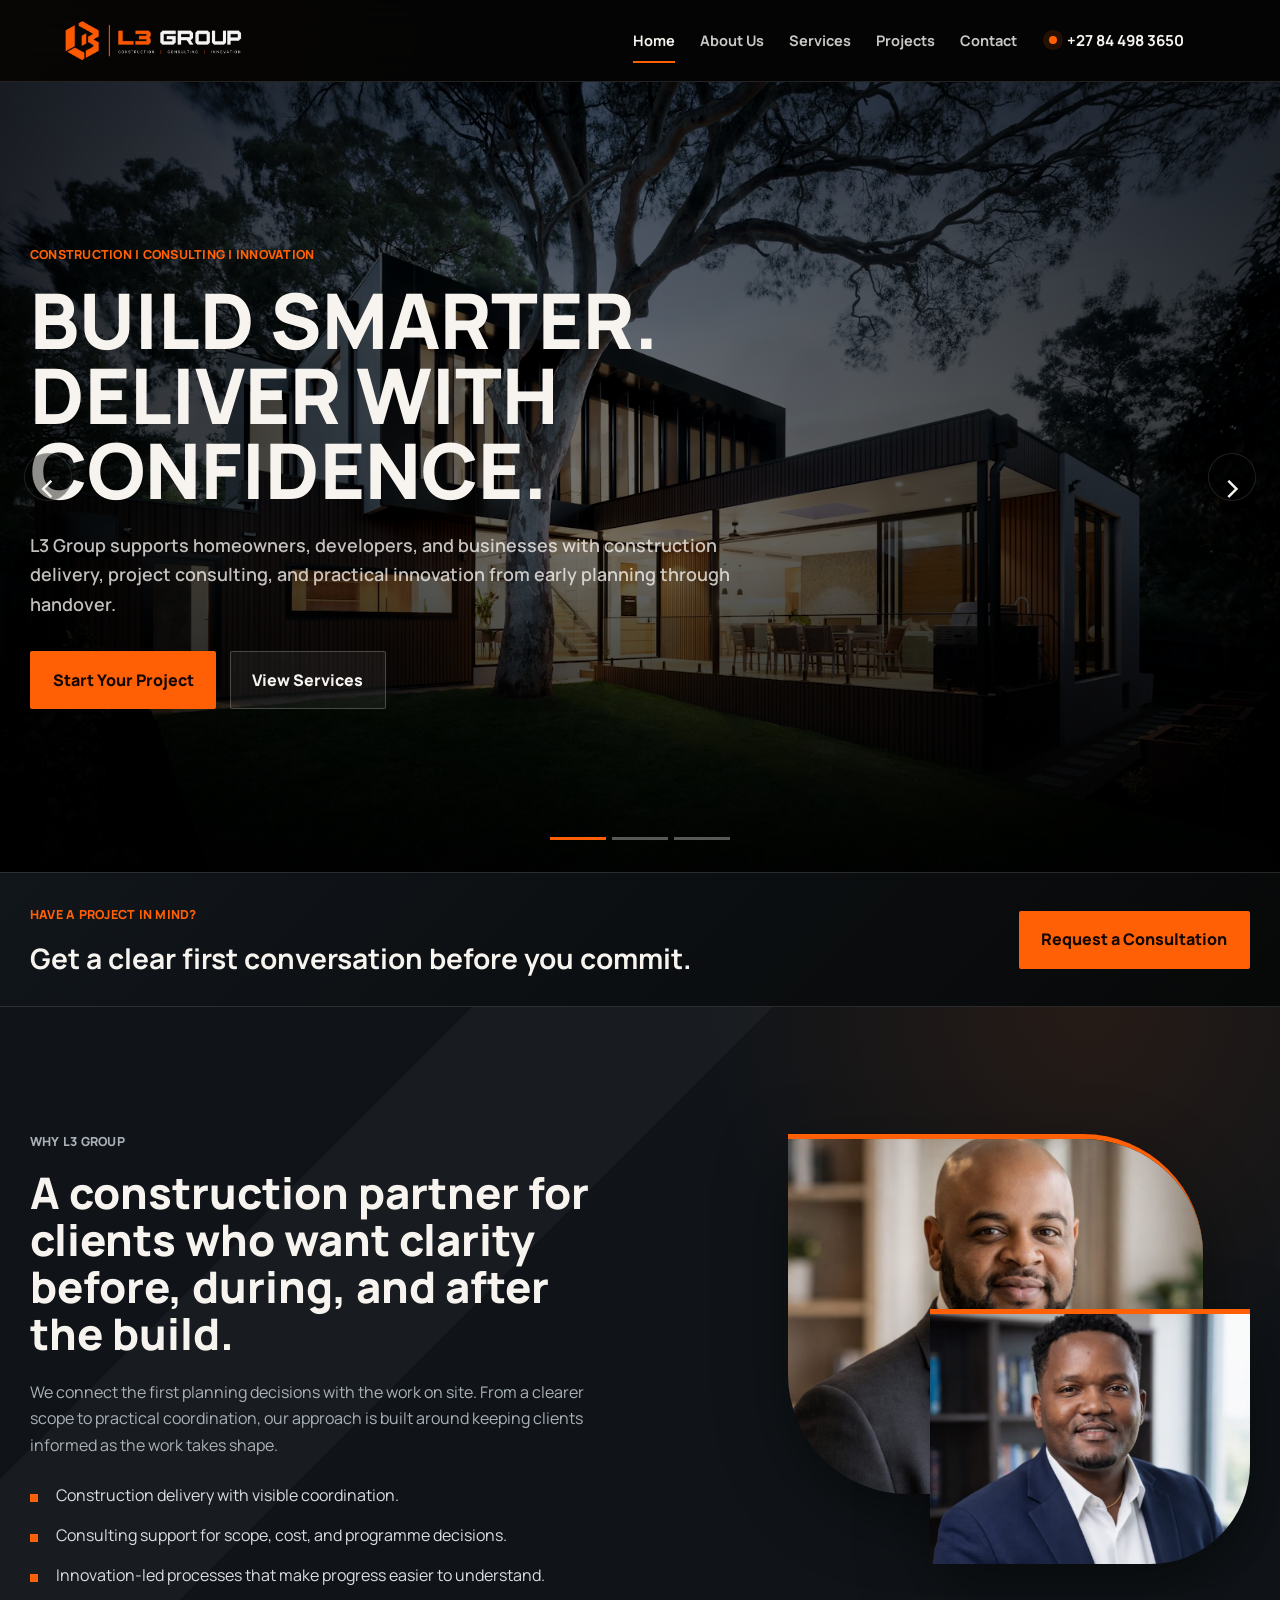
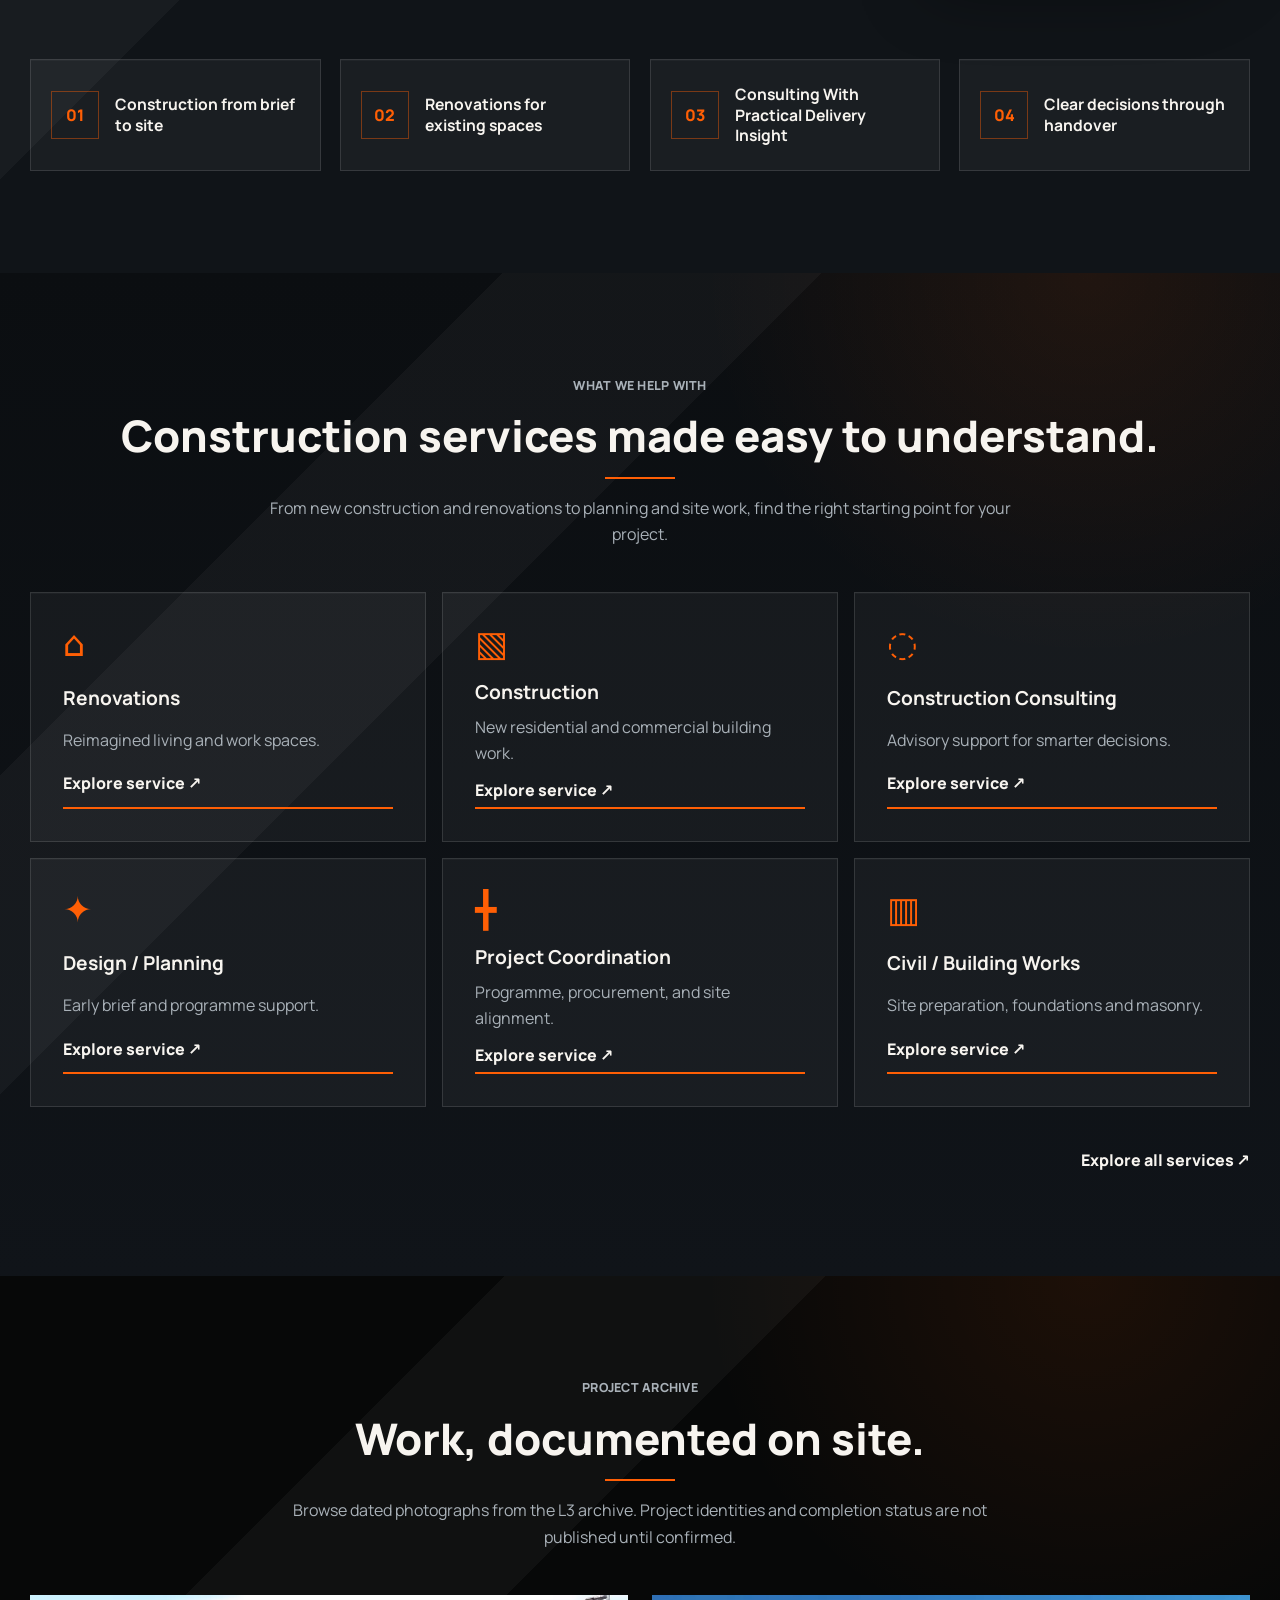
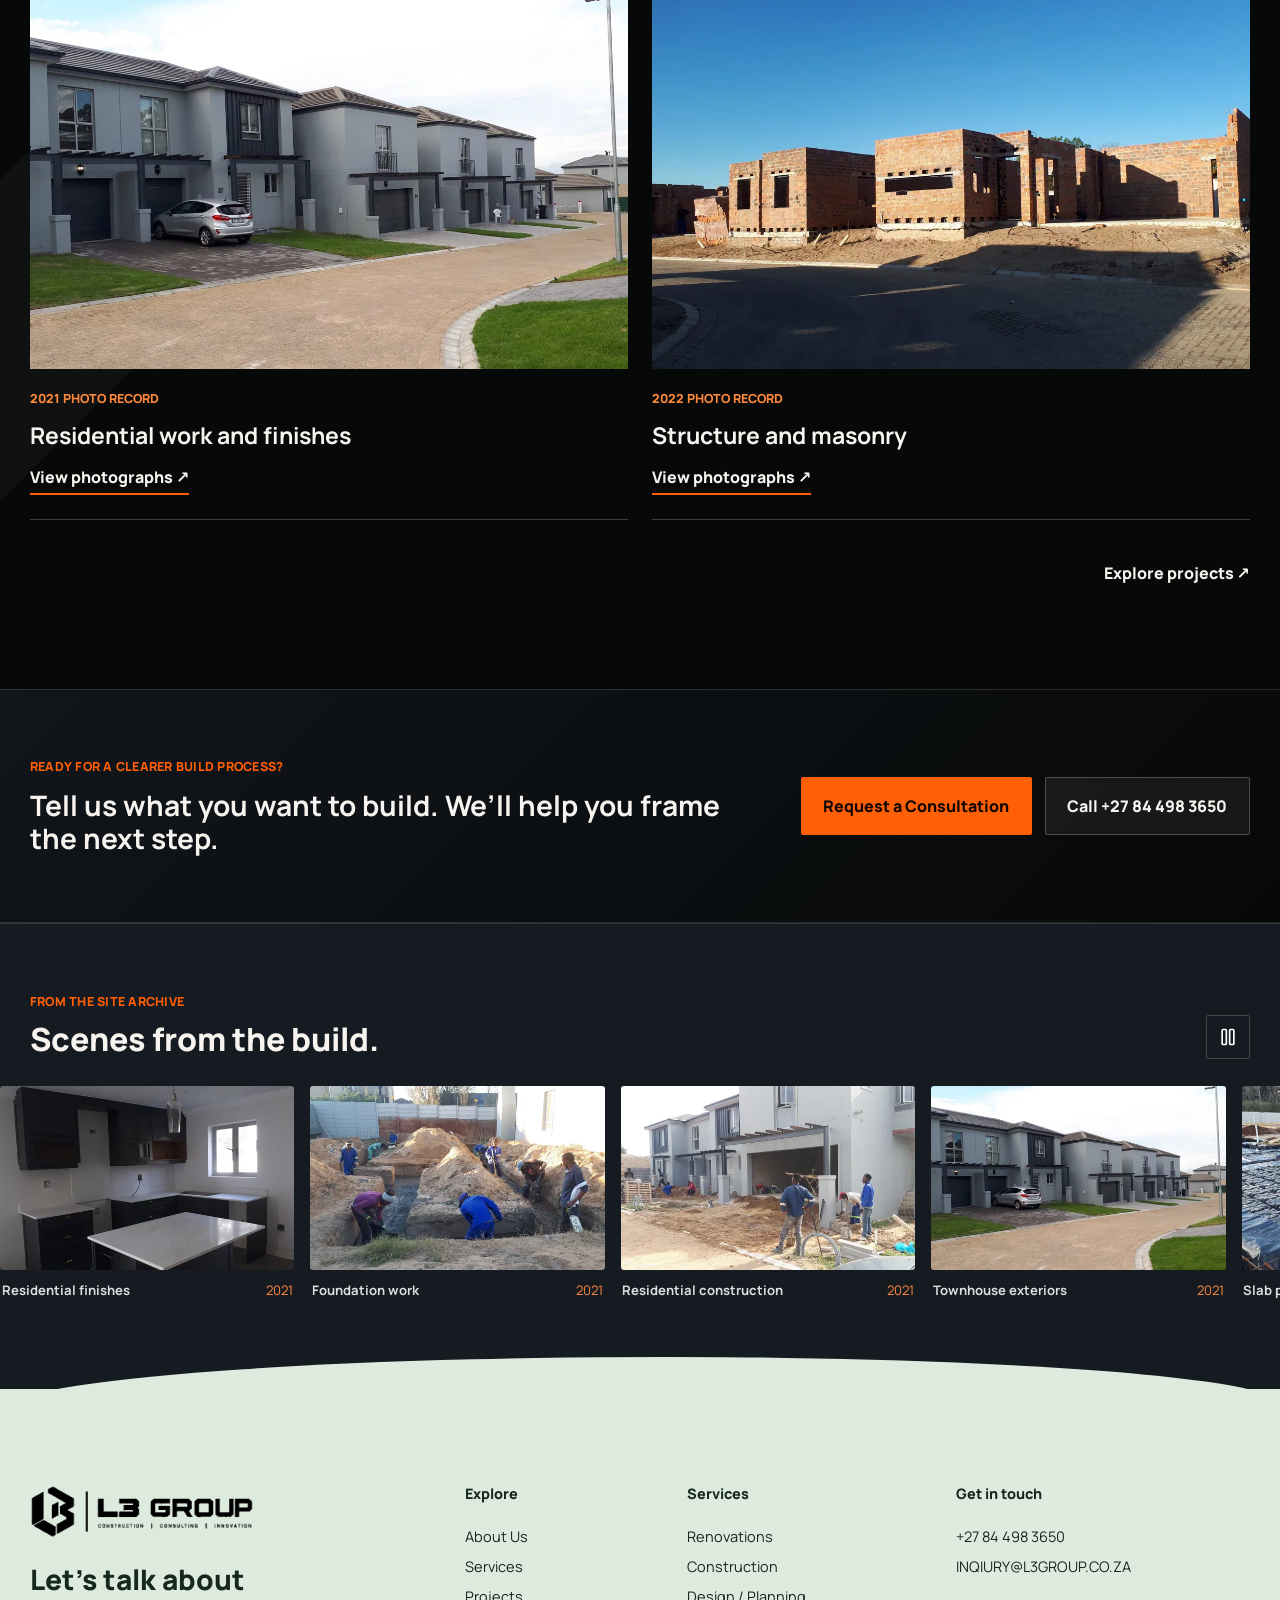
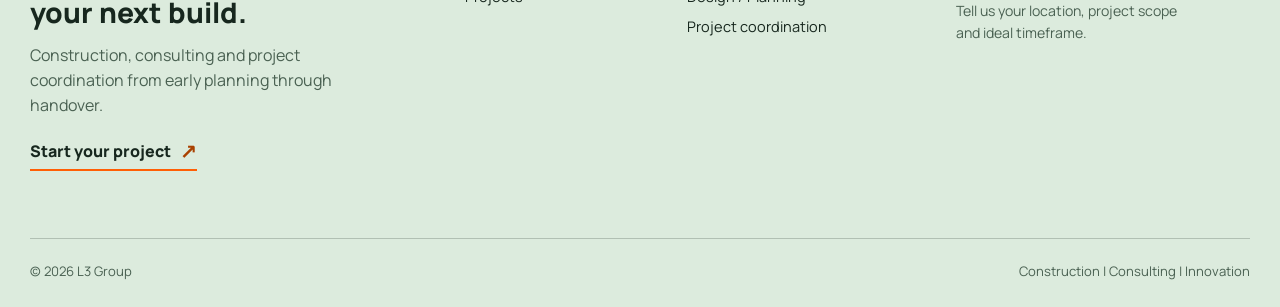
==== commit 23348873: "Show team portraits and restore gallery motion controls" ====
--- a/index.html
+++ b/index.html
@@ -150,18 +150,18 @@
             </ul>
           </div>
 
-          <div class="value-media" aria-label="Project image collage" data-reveal>
+          <div class="value-media" aria-label="L3 Group team portraits" data-reveal>
             <div class="value-image value-image--main">
               <img
-                src="assets/site.jpg"
-                alt="Active construction site with cranes and structural framing."
+                src="assets/portrait-01.png"
+                alt="L3 Group team member in a dark suit and blue tie."
                 decoding="async"
               />
             </div>
             <div class="value-image value-image--overlap">
               <img
-                src="assets/facade.jpg"
-                alt="Modern architectural facade with sculptural geometry."
+                src="assets/portrait-02.png"
+                alt="L3 Group team member in a navy suit."
                 decoding="async"
               />
             </div>
--- a/styles.css
+++ b/styles.css
@@ -563,6 +563,10 @@
   border-bottom-right-radius: 100px;
 }
 
+.value-image img {
+  object-position: center 20%;
+}
+
 .capability-strip {
   position: relative;
   z-index: 1;
@@ -986,12 +990,6 @@
 @keyframes archive-marquee-scroll {
   to {
     transform: translateX(-50%);
-  }
-}
-
-@media (hover: hover) {
-  .archive-marquee__window:hover .archive-marquee__track {
-    animation-play-state: paused;
   }
 }
 
@@ -1420,12 +1418,13 @@
 }
 
 @media (prefers-reduced-motion: reduce) {
-  .archive-marquee__motion {
-    display: none;
-  }
-
-  .archive-marquee__track {
+  .archive-marquee:not(.is-user-playing) .archive-marquee__track {
     animation: none !important;
+  }
+
+  .archive-marquee.is-user-playing .archive-marquee__track {
+    animation-duration: 48s !important;
+    animation-iteration-count: infinite !important;
   }
 
   *,
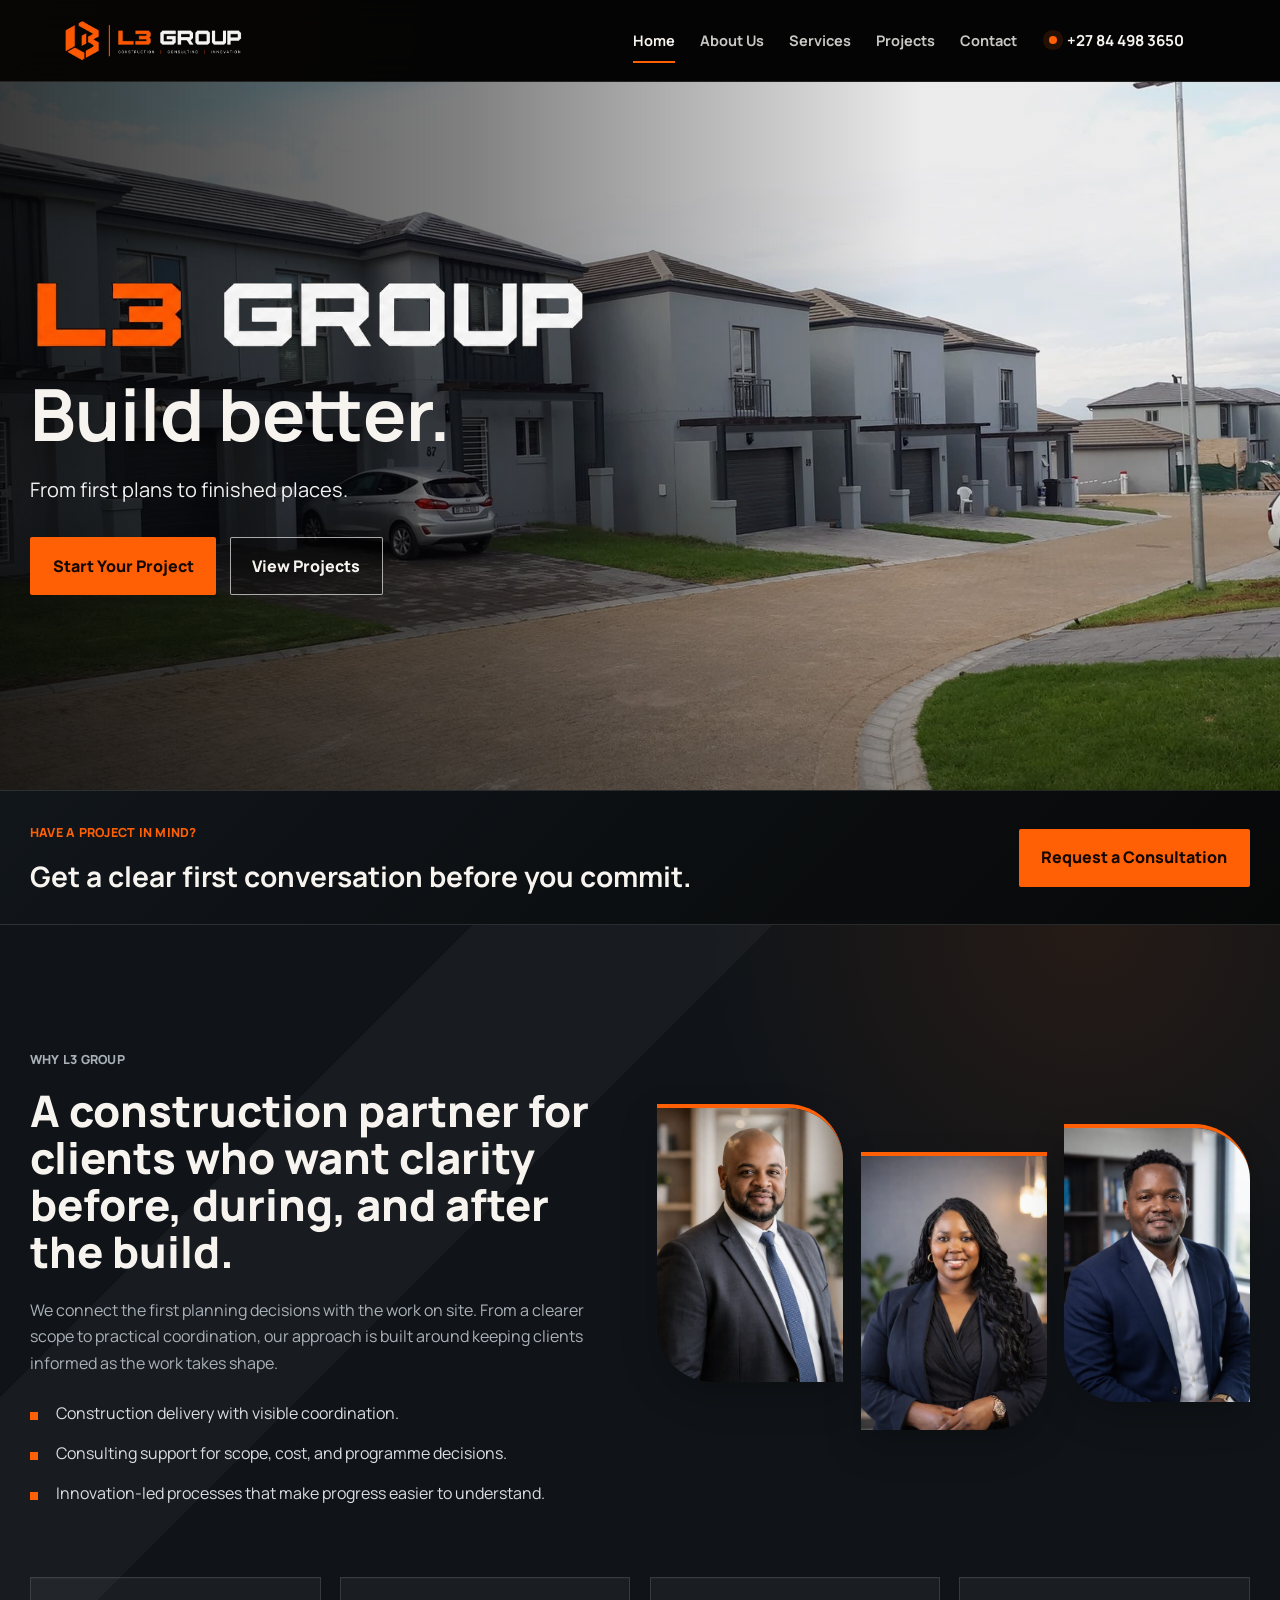
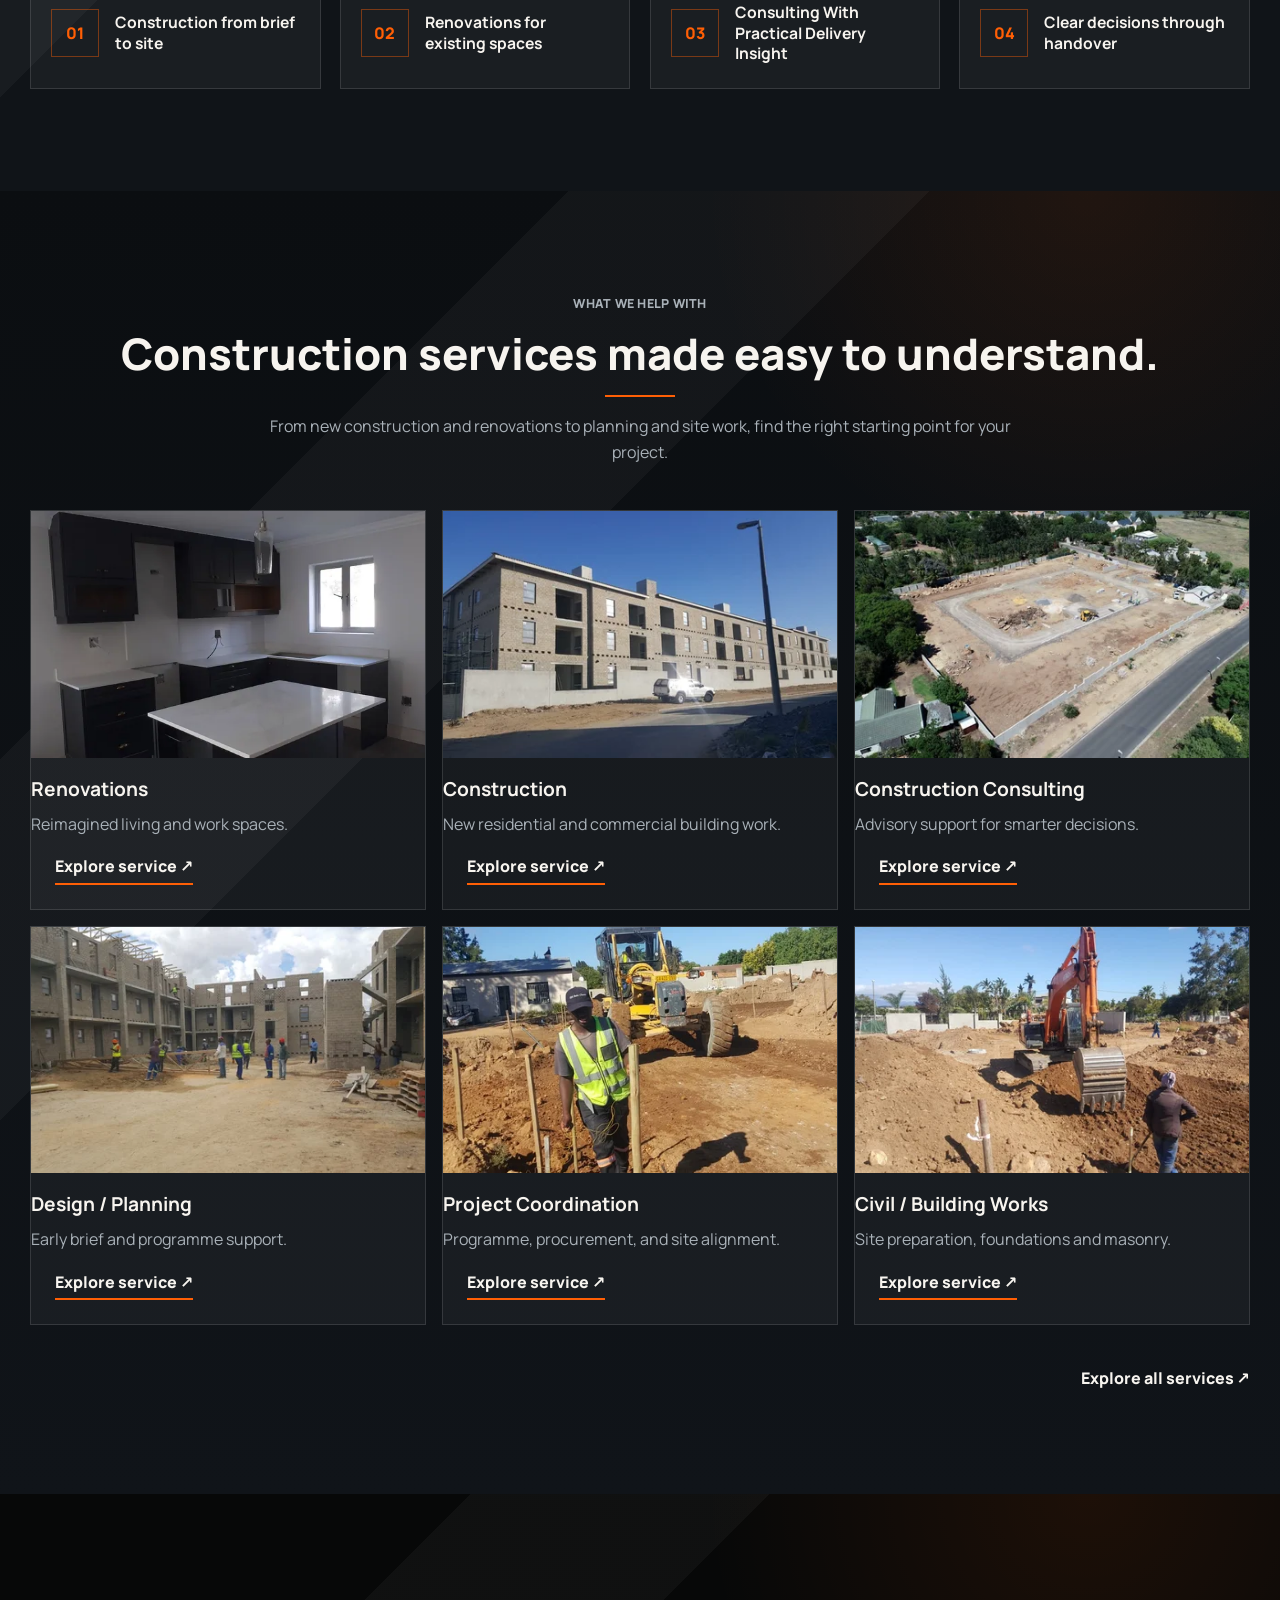
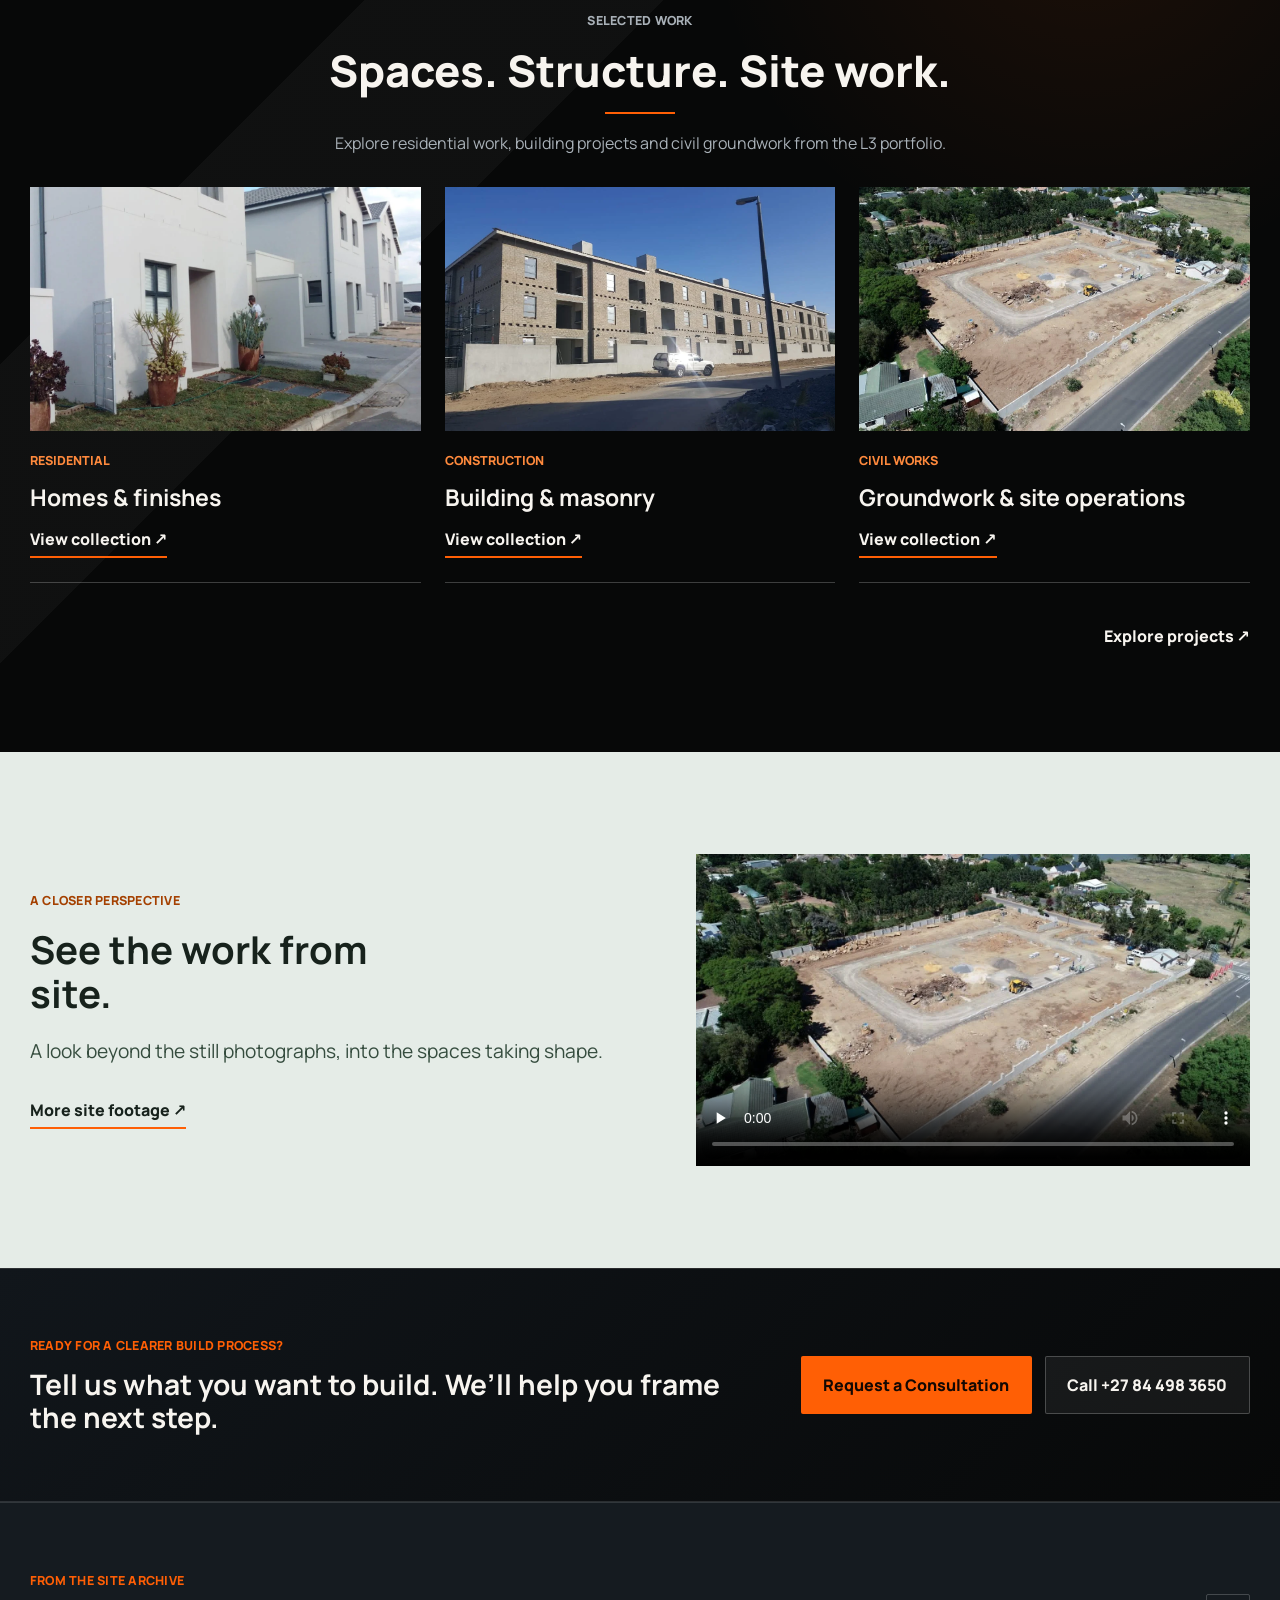
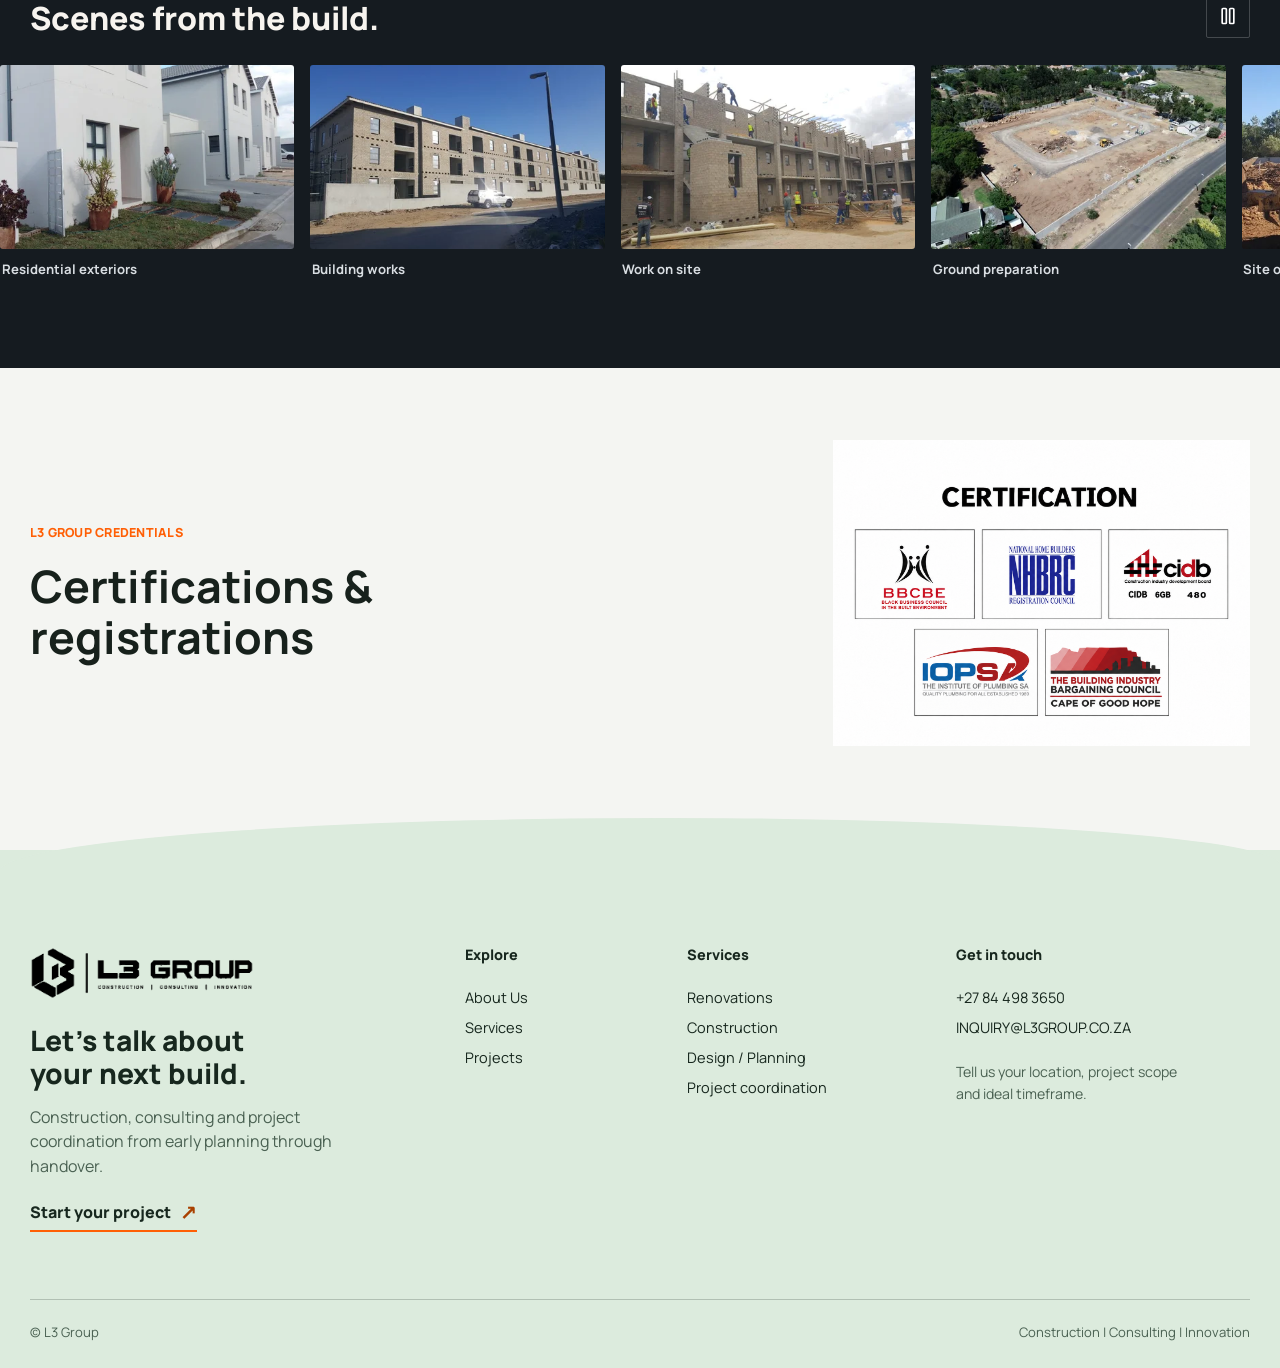
==== commit 7ac55d9e: "Publish refreshed site media and secure enquiry form" ====
--- a/index.html
+++ b/index.html
@@ -54,72 +54,41 @@
     </header>
 
     <main id="main">
-      <section class="hero-slider" aria-labelledby="hero-title" data-slider>
-        <div class="hero-slide is-active" data-slide>
-          <img
-            src="assets/residence.jpg"
-            alt="Modern luxury home with warm interior lighting and strong architectural lines."
-            fetchpriority="high"
-          />
-          <div class="hero-slide__shade"></div>
-          <div class="hero-slide__content">
-            <p class="hero-reveal">Construction | Consulting | Innovation</p>
-            <h1 id="hero-title" class="hero-reveal">Build Smarter. Deliver With Confidence.</h1>
-            <p class="hero-lead hero-reveal">
-              L3 Group supports homeowners, developers, and businesses with
-              construction delivery, project consulting, and practical innovation
-              from early planning through handover.
-            </p>
-            <div class="hero-actions hero-reveal">
+      <section class="hero-single hero-build" aria-labelledby="hero-title" data-hero-reveal>
+        <img
+          class="hero-single__image hero-build__before"
+          src="assets/hero/before-1672.webp"
+          srcset="assets/hero/before-640.webp 640w, assets/hero/before-1280.webp 1280w, assets/hero/before-1672.webp 1672w"
+          sizes="100vw"
+          alt=""
+          aria-hidden="true"
+          width="1672" height="941"
+          fetchpriority="high"
+        />
+        <img
+          class="hero-single__image hero-build__after"
+          src="assets/hero/after-1672.webp"
+          srcset="assets/hero/after-640.webp 640w, assets/hero/after-1280.webp 1280w, assets/hero/after-1672.webp 1672w"
+          sizes="100vw"
+          alt="Completed L3 Group homes, revealed from their construction stage"
+          width="1672" height="941"
+          fetchpriority="high"
+        />
+        <div class="container hero-single__content">
+          <div class="hero-build__copy">
+            <h1 id="hero-title">
+              <span class="visually-hidden">L3 Group.</span>
+              <svg class="hero-build__wordmark" viewBox="328 60 784 110" aria-hidden="true" focusable="false">
+                <image href="assets/l3-logo-clean.png" width="1112" height="262" />
+              </svg>
+              <span class="hero-build__tagline">Build better.</span>
+            </h1>
+            <p class="hero-build__intro">From first plans to finished places.</p>
+            <div class="hero-actions">
               <a class="button button--orange" href="contact.html">Start Your Project</a>
-              <a class="button button--glass" href="services.html">View Services</a>
-            </div>
-          </div>
-        </div>
-
-        <div class="hero-slide" data-slide>
-          <img
-            src="assets/construction.jpg"
-            alt="Construction team coordinating on a large concrete site."
-          />
-          <div class="hero-slide__shade"></div>
-          <div class="hero-slide__content">
-            <p class="hero-reveal">Construction delivery</p>
-            <h2 class="hero-reveal">Complex Builds Need Clear Execution.</h2>
-            <p class="hero-lead hero-reveal">
-              Use L3 for disciplined site coordination, practical scheduling,
-              and a project team that keeps decisions moving.
-            </p>
-          </div>
-        </div>
-
-        <div class="hero-slide" data-slide>
-          <img
-            src="assets/residential.jpg"
-            alt="Contemporary residential exterior surrounded by trees."
-          />
-          <div class="hero-slide__shade"></div>
-          <div class="hero-slide__content">
-            <p class="hero-reveal">Consulting and innovation</p>
-            <h2 class="hero-reveal">Plan Better Before You Build.</h2>
-            <p class="hero-lead hero-reveal">
-              Bring construction insight into feasibility, budgeting,
-              procurement, and handover planning.
-            </p>
-          </div>
-        </div>
-
-        <button class="slider-arrow slider-arrow--prev" type="button" aria-label="Previous slide" data-slide-prev>
-          <span aria-hidden="true">&#8249;</span>
-        </button>
-        <button class="slider-arrow slider-arrow--next" type="button" aria-label="Next slide" data-slide-next>
-          <span aria-hidden="true">&#8250;</span>
-        </button>
-
-        <div class="slider-dots" aria-label="Hero slides">
-          <button class="is-active" type="button" aria-label="Show slide 1" data-slide-dot></button>
-          <button type="button" aria-label="Show slide 2" data-slide-dot></button>
-          <button type="button" aria-label="Show slide 3" data-slide-dot></button>
+              <a class="button button--glass" href="projects.html">View Projects</a>
+            </div>
+          </div>
         </div>
       </section>
 
@@ -155,13 +124,25 @@
               <img
                 src="assets/portrait-01.png"
                 alt="L3 Group team member in a dark suit and blue tie."
+                loading="lazy"
                 decoding="async"
               />
             </div>
-            <div class="value-image value-image--overlap">
+            <div class="value-image value-image--offset">
+              <img
+                src="assets/portrait-03-960.webp"
+                srcset="assets/portrait-03-480.webp 480w, assets/portrait-03-960.webp 960w"
+                sizes="(max-width: 1100px) 30vw, 190px"
+                alt="L3 Group team member in a dark blazer."
+                loading="lazy"
+                decoding="async"
+              />
+            </div>
+            <div class="value-image value-image--accent">
               <img
                 src="assets/portrait-02.png"
                 alt="L3 Group team member in a navy suit."
+                loading="lazy"
                 decoding="async"
               />
             </div>
@@ -199,38 +180,38 @@
         </div>
 
         <div class="container service-grid">
-          <article class="service-card" id="renovations" data-reveal>
-            <span class="service-icon">⌂</span>
+          <article class="service-card service-card--media" id="renovations" data-reveal>
+            <img class="service-card__photo" src="assets/projects/web/20210426_170038-640.webp" alt="Kitchen finishes with dark cabinetry" loading="lazy" />
             <h3>Renovations</h3>
             <p>Reimagined living and work spaces.</p>
             <a class="inline-link" href="services.html#renovations">Explore service ↗</a>
           </article>
-          <article class="service-card" id="residential-construction" data-reveal>
-            <span class="service-icon">▧</span>
+          <article class="service-card service-card--media" id="residential-construction" data-reveal>
+            <img class="service-card__photo" src="assets/site-media/photo-01-480.webp" alt="Multi-storey building works" loading="lazy" />
             <h3>Construction</h3>
             <p>New residential and commercial building work.</p>
             <a class="inline-link" href="services.html#construction">Explore service ↗</a>
           </article>
-          <article class="service-card" id="construction-consulting" data-reveal>
-            <span class="service-icon">◌</span>
+          <article class="service-card service-card--media" id="construction-consulting" data-reveal>
+            <img class="service-card__photo" src="assets/site-media/photo-23-480.webp" alt="Aerial view of a construction site" loading="lazy" />
             <h3>Construction Consulting</h3>
             <p>Advisory support for smarter decisions.</p>
             <a class="inline-link" href="services.html#consulting">Explore service ↗</a>
           </article>
-          <article class="service-card" data-reveal>
-            <span class="service-icon">✦</span>
+          <article class="service-card service-card--media" data-reveal>
+            <img class="service-card__photo" src="assets/site-media/photo-08-480.webp" alt="Building courtyard and roof structures" loading="lazy" />
             <h3>Design / Planning</h3>
             <p>Early brief and programme support.</p>
             <a class="inline-link" href="services.html#planning">Explore service ↗</a>
           </article>
-          <article class="service-card" id="project-coordination" data-reveal>
-            <span class="service-icon">╋</span>
+          <article class="service-card service-card--media" id="project-coordination" data-reveal>
+            <img class="service-card__photo" src="assets/site-media/photo-34-480.webp" alt="Site crew coordinating alongside heavy machinery" loading="lazy" />
             <h3>Project Coordination</h3>
             <p>Programme, procurement, and site alignment.</p>
             <a class="inline-link" href="services.html#coordination">Explore service ↗</a>
           </article>
-          <article class="service-card" data-reveal>
-            <span class="service-icon">▥</span>
+          <article class="service-card service-card--media" data-reveal>
+            <img class="service-card__photo" src="assets/site-media/photo-39-480.webp" alt="Excavation and ground preparation" loading="lazy" />
             <h3>Civil / Building Works</h3>
             <p>Site preparation, foundations and masonry.</p>
             <a class="inline-link" href="services.html#civil">Explore service ↗</a>
@@ -241,25 +222,35 @@
 
       <section class="proof-block section-dark" id="proof" aria-labelledby="proof-title">
         <div class="section-heading section-heading--center" data-reveal>
-          <p class="section-kicker">Project archive</p>
-          <h2 id="proof-title">Work, documented on site.</h2>
-          <p>Browse dated photographs from the L3 archive. Project identities and completion status are not published until confirmed.</p>
-        </div>
-        <div class="container archive-preview-grid">
-          <a class="archive-preview" href="projects/2021.html" data-reveal>
-            <img src="assets/projects/web/20210527_160940-1280.webp" alt="Row of modern townhouses in the 2021 photo archive" loading="lazy" />
-            <span class="archive-preview__meta">2021 photo record</span>
-            <strong>Residential work and finishes</strong>
-            <span class="text-link">View photographs <span aria-hidden="true">↗</span></span>
-          </a>
-          <a class="archive-preview" href="projects/2022.html" data-reveal>
-            <img src="assets/projects/web/20220831_081237-1280.webp" alt="Brick buildings under construction in the 2022 photo archive" loading="lazy" />
-            <span class="archive-preview__meta">2022 photo record</span>
-            <strong>Structure and masonry</strong>
-            <span class="text-link">View photographs <span aria-hidden="true">↗</span></span>
-          </a>
-        </div>
-        <div class="container section-link-row"><a class="text-link" href="projects.html">Explore projects <span aria-hidden="true">↗</span></a></div>
+          <p class="section-kicker">Selected work</p>
+          <h2 id="proof-title">Spaces. Structure. Site work.</h2>
+          <p>Explore residential work, building projects and civil groundwork from the L3 portfolio.</p>
+        </div>
+        <div class="container project-records project-records--three">
+          <a class="archive-preview" href="projects/residential.html" data-reveal>
+            <img src="assets/site-media/photo-11-1600.webp" alt="White residential exterior and landscaped entrance" loading="lazy" />
+            <span class="archive-preview__meta">Residential</span><strong>Homes &amp; finishes</strong>
+            <span class="text-link">View collection &#8599;</span>
+          </a>
+          <a class="archive-preview" href="projects/building-works.html" data-reveal>
+            <img src="assets/site-media/photo-01-1600.webp" alt="Multi-storey masonry building" loading="lazy" />
+            <span class="archive-preview__meta">Construction</span><strong>Building &amp; masonry</strong>
+            <span class="text-link">View collection &#8599;</span>
+          </a>
+          <a class="archive-preview" href="projects/civil-works.html" data-reveal>
+            <img src="assets/site-media/photo-23-1600.webp" alt="Aerial view of site preparation" loading="lazy" />
+            <span class="archive-preview__meta">Civil works</span><strong>Groundwork &amp; site operations</strong>
+            <span class="text-link">View collection &#8599;</span>
+          </a>
+        </div>
+        <div class="container section-link-row"><a class="text-link" href="projects.html">Explore projects &#8599;</a></div>
+      </section>
+
+      <section class="content-band content-band--light home-site-film" aria-labelledby="home-film-title">
+        <div class="container content-split">
+          <div><p class="section-kicker">A closer perspective</p><h2 id="home-film-title">See the work from site.</h2><p class="copy-lead">A look beyond the still photographs, into the spaces taking shape.</p><a class="inline-link" href="projects.html#site-films">More site footage &#8599;</a></div>
+          <video controls playsinline preload="none" poster="assets/site-media/photo-23-1600.webp" aria-label="L3 Group aerial site overview"><source src="assets/site-media/site-film-1.mp4" type="video/mp4" /><a href="assets/site-media/site-film-1.mp4">Watch aerial site overview</a></video>
+        </div>
       </section>
 
       <section class="cta-strip" aria-label="Project call to action">
@@ -287,40 +278,33 @@
         <div class="archive-marquee__window">
           <div class="archive-marquee__track">
             <div class="archive-marquee__group" data-gallery-group>
-              <figure class="archive-marquee__item">
-                <img src="assets/projects/web/20210426_170038-640.webp" alt="Contemporary kitchen with dark cabinetry and a white island" decoding="async" />
-                <figcaption><strong>Residential finishes</strong><span>2021</span></figcaption>
-              </figure>
-              <figure class="archive-marquee__item">
-                <img src="assets/projects/web/20210513_171422-640.webp" alt="Construction crew working in foundation trenches" decoding="async" />
-                <figcaption><strong>Foundation work</strong><span>2021</span></figcaption>
-              </figure>
-              <figure class="archive-marquee__item">
-                <img src="assets/projects/web/20210524_115830-640.webp" alt="Workers building the exterior of a residential development" decoding="async" />
-                <figcaption><strong>Residential construction</strong><span>2021</span></figcaption>
-              </figure>
-              <figure class="archive-marquee__item">
-                <img src="assets/projects/web/20210527_160940-640.webp" alt="Completed row of modern townhouses" decoding="async" />
-                <figcaption><strong>Townhouse exteriors</strong><span>2021</span></figcaption>
-              </figure>
-              <figure class="archive-marquee__item">
-                <img src="assets/projects/web/20220714_120517-640.webp" alt="Groundwork prepared for a concrete slab" decoding="async" />
-                <figcaption><strong>Slab preparation</strong><span>2022</span></figcaption>
-              </figure>
-              <figure class="archive-marquee__item">
-                <img src="assets/projects/web/20220824_172109-640.webp" alt="Concrete delivery truck and crane at a construction site" decoding="async" />
-                <figcaption><strong>Site operations</strong><span>2022</span></figcaption>
-              </figure>
-              <figure class="archive-marquee__item">
-                <img src="assets/projects/web/20220831_081213-640.webp" alt="Brick structure under construction beside a paved road" decoding="async" />
-                <figcaption><strong>Structure and masonry</strong><span>2022</span></figcaption>
-              </figure>
-              <figure class="archive-marquee__item">
-                <img src="assets/projects/web/20220831_081237-640.webp" alt="Wide view of brick buildings taking shape" decoding="async" />
-                <figcaption><strong>Building progress</strong><span>2022</span></figcaption>
-              </figure>
-            </div>
-          </div>
+              <figure class="archive-marquee__item"><img src="assets/site-media/photo-11-480.webp" alt="White residential facade and entrance" decoding="async" /><figcaption><strong>Residential exteriors</strong></figcaption></figure>
+              <figure class="archive-marquee__item"><img src="assets/site-media/photo-01-480.webp" alt="Multi-storey masonry building" decoding="async" /><figcaption><strong>Building works</strong></figcaption></figure>
+              <figure class="archive-marquee__item"><img src="assets/site-media/photo-07-480.webp" alt="Construction team beneath roof framing" decoding="async" /><figcaption><strong>Work on site</strong></figcaption></figure>
+              <figure class="archive-marquee__item"><img src="assets/site-media/photo-23-480.webp" alt="Aerial overview of earthworks" decoding="async" /><figcaption><strong>Ground preparation</strong></figcaption></figure>
+              <figure class="archive-marquee__item"><img src="assets/site-media/photo-32-480.webp" alt="Grader at work on the site surface" decoding="async" /><figcaption><strong>Site operations</strong></figcaption></figure>
+              <figure class="archive-marquee__item"><img src="assets/site-media/photo-39-480.webp" alt="Excavator beside a foundation trench" decoding="async" /><figcaption><strong>Excavation</strong></figcaption></figure>
+              <figure class="archive-marquee__item"><img src="assets/site-media/photo-10-480.webp" alt="White home with a red front door" decoding="async" /><figcaption><strong>Finishing details</strong></figcaption></figure>
+              <figure class="archive-marquee__item"><img src="assets/site-media/photo-27-480.webp" alt="Aerial view of prepared construction ground" decoding="async" /><figcaption><strong>A view from above</strong></figcaption></figure>
+            </div>
+          </div>
+        </div>
+      </section>
+
+      <section class="credentials-band" aria-labelledby="credentials-title">
+        <div class="container credentials-band__inner">
+          <div class="credentials-band__copy">
+            <p class="section-kicker">L3 Group credentials</p>
+            <h2 id="credentials-title">Certifications &amp; registrations</h2>
+          </div>
+          <img
+            src="assets/certifications.png?v=logo-collection"
+            alt="Certification and registration artwork supplied by L3 Group"
+            width="1464"
+            height="1075"
+            loading="lazy"
+            decoding="async"
+          />
         </div>
       </section>
 
@@ -357,13 +341,13 @@
         <div class="footer-links footer-contact">
           <h3>Get in touch</h3>
           <a href="tel:+27844983650">+27 84 498 3650</a>
-          <a href="mailto:INQIURY@L3GROUP.CO.ZA">INQIURY@L3GROUP.CO.ZA</a>
+          <a href="mailto:INQUIRY@L3GROUP.CO.ZA">INQUIRY@L3GROUP.CO.ZA</a>
           <p>Tell us your location, project scope and ideal timeframe.</p>
         </div>
       </div>
 
       <div class="container footer-bottom">
-        <p>© 2026 L3 Group</p>
+        <p>© L3 Group</p>
         <p>Construction | Consulting | Innovation</p>
       </div>
     </footer>
@@ -373,5 +357,6 @@
     </button>
 
     <script src="script.js"></script>
+    <script src="media-gallery.js"></script>
   </body>
 </html>
--- a/styles.css
+++ b/styles.css
@@ -224,50 +224,66 @@
   transition: transform 180ms ease, opacity 180ms ease;
 }
 
-.hero-slider {
-  position: relative;
-  height: min(790px, calc(100svh - var(--header-height)));
-  min-height: 640px;
+.hero-single {
+  position: relative;
+  height: clamp(540px, calc(100svh - var(--header-height) - 110px), 740px);
   overflow: hidden;
   background: var(--black);
 }
 
-.hero-slide {
+.hero-single::after {
   position: absolute;
   inset: 0;
-  opacity: 0;
-  transition: opacity 600ms ease;
-}
-
-.hero-slide.is-active {
-  opacity: 1;
   z-index: 1;
-}
-
-.hero-slide img {
-  filter: saturate(0.86) contrast(1.08) brightness(0.72);
-}
-
-.hero-slide__shade {
+  pointer-events: none;
+  background: linear-gradient(90deg, rgba(5, 5, 5, .79), rgba(5, 5, 5, .5) 37%, rgba(5, 5, 5, .08) 72%), linear-gradient(0deg, rgba(5, 5, 5, .36), transparent 45%);
+  content: "";
+}
+
+.hero-single__image {
   position: absolute;
   inset: 0;
-  background:
-    linear-gradient(90deg, rgba(0, 0, 0, 0.78), rgba(0, 0, 0, 0.38) 46%, rgba(0, 0, 0, 0.72)),
-    linear-gradient(0deg, rgba(0, 0, 0, 0.86), transparent 42%);
-}
-
-.hero-slide__content {
+  object-position: center 58%;
+}
+
+.hero-build.is-preparing .hero-build__after { opacity: 0; }
+
+.hero-build.is-revealing .hero-build__after {
+  animation: hero-project-reveal 1s ease-in-out 1s both;
+}
+
+@keyframes hero-project-reveal {
+  from { opacity: 0; }
+  to { opacity: 1; }
+}
+
+.hero-single__content {
   position: absolute;
   inset: 0;
   z-index: 2;
   display: grid;
-  place-content: center start;
+  align-content: center;
   width: var(--container);
   margin-inline: auto;
-  color: var(--text);
-}
-
-.hero-slide__content p:first-child,
+  padding-block: 3.5rem;
+}
+
+.hero-build__copy { max-width: 640px; }
+.hero-build h1 { margin: 0; font-size: inherit; line-height: 1; }
+.hero-build__wordmark { display: block; width: min(100%, 560px); height: auto; aspect-ratio: 784 / 110; overflow: hidden; }
+.hero-build__tagline { display: block; margin-top: 1.2rem; font-size: 72px; line-height: 1.08; font-weight: 700; letter-spacing: 0; }
+.hero-build__intro { max-width: 36ch; margin: 1.35rem 0 2rem; color: #f1f1f1; font-size: 20px; line-height: 1.55; }
+.hero-build .button--glass { border-color: rgba(255,255,255,.65); background: rgba(5,5,5,.3); }
+
+.visually-hidden {
+  position: absolute;
+  width: 1px;
+  height: 1px;
+  overflow: hidden;
+  clip-path: inset(50%);
+  white-space: nowrap;
+}
+
 .section-kicker {
   margin: 0 0 1rem;
   color: var(--orange);
@@ -277,106 +293,16 @@
   text-transform: uppercase;
 }
 
-.hero-slide__content h1,
-.hero-slide__content h2 {
-  max-width: 930px;
-  margin: 0;
-  font-size: clamp(2.7rem, 6vw, 5.8rem);
-  font-weight: 800;
-  letter-spacing: 0;
-  line-height: 0.98;
-  text-transform: uppercase;
-}
-
-.hero-lead {
-  max-width: 710px;
-  margin: 1.45rem 0 0;
-  color: rgba(247, 244, 239, 0.78);
-  font-size: clamp(1rem, 1.4vw, 1.2rem);
-  font-weight: 600;
-}
-
 .hero-actions {
   display: flex;
   flex-wrap: wrap;
   gap: 0.85rem;
-  margin-top: 2rem;
-}
-
-.hero-slide.is-active .hero-reveal {
-  animation: heroReveal 620ms cubic-bezier(0.2, 0.8, 0.2, 1) both;
-}
-
-.hero-slide.is-active .hero-reveal:nth-child(2) {
-  animation-delay: 90ms;
-}
-
-.hero-slide.is-active .hero-reveal:nth-child(3) {
-  animation-delay: 170ms;
-}
-
-.hero-slide.is-active .hero-reveal:nth-child(4) {
-  animation-delay: 240ms;
-}
-
-@keyframes heroReveal {
-  from {
-    opacity: 0;
-    clip-path: inset(0 0 100% 0);
-    transform: translate3d(0, 18px, 0);
-  }
-  to {
-    opacity: 1;
-    clip-path: inset(0 0 0 0);
-    transform: translate3d(0, 0, 0);
-  }
-}
-
-.slider-arrow {
-  position: absolute;
-  top: 50%;
-  z-index: 5;
-  display: grid;
-  place-items: center;
-  width: 48px;
-  height: 48px;
-  border: 1px solid var(--line);
-  border-radius: 50%;
-  background: rgba(0, 0, 0, 0.42);
-  color: var(--text);
-  font-size: 2.4rem;
-  cursor: pointer;
-  transform: translateY(-50%);
-}
-
-.slider-arrow--prev {
-  left: 1.5rem;
-}
-
-.slider-arrow--next {
-  right: 1.5rem;
-}
-
-.slider-dots {
-  position: absolute;
-  left: 50%;
-  bottom: 2rem;
-  z-index: 5;
-  display: flex;
-  gap: 6px;
-  transform: translateX(-50%);
-}
-
-.slider-dots button {
-  width: 56px;
-  height: 3px;
-  border: 0;
-  background: rgba(255, 255, 255, 0.34);
-  cursor: pointer;
-}
-
-.slider-dots button.is-active {
-  background: var(--orange);
+}
+
+.hero-actions .button,
+.hero-actions .button:hover {
+  transform: none;
+  transition: none;
 }
 
 .button {
@@ -534,33 +460,37 @@
 
 .value-media {
   position: relative;
-  min-height: 430px;
+  display: grid;
+  grid-template-columns: repeat(3, minmax(0, 1fr));
+  gap: 1.1rem;
+  align-items: start;
+  padding-block: 1.5rem;
 }
 
 .value-image {
-  position: absolute;
+  position: relative;
+  width: 100%;
+  aspect-ratio: 2 / 3;
   overflow: hidden;
   background: var(--panel-2);
-  box-shadow: var(--shadow);
+  border-top: 4px solid var(--orange);
+  box-shadow: 0 16px 36px rgba(0, 0, 0, .24);
 }
 
 .value-image--main {
-  top: 0;
-  right: 8%;
-  width: 70%;
-  height: 360px;
-  border-top: 5px solid var(--orange);
-  border-top-right-radius: 120px;
-  border-bottom-left-radius: 120px;
-}
-
-.value-image--overlap {
-  right: 0;
-  bottom: 0;
-  width: 54%;
-  height: 255px;
-  border-top: 5px solid var(--orange);
-  border-bottom-right-radius: 100px;
+  border-top-right-radius: 56px;
+  border-bottom-left-radius: 56px;
+}
+
+.value-image--offset {
+  margin-top: 3rem;
+  border-bottom-right-radius: 56px;
+}
+
+.value-image--accent {
+  margin-top: 1.25rem;
+  border-top-right-radius: 56px;
+  border-bottom-left-radius: 56px;
 }
 
 .value-image img {
@@ -655,6 +585,31 @@
   transform: translateY(-4px);
   border-color: rgba(255, 95, 5, 0.5);
   background: rgba(255, 95, 5, 0.08);
+}
+
+.service-card--media {
+  display: flex;
+  flex-direction: column;
+  overflow: hidden;
+  padding: 0 0 1.5rem;
+}
+
+.service-card--media .service-card__photo {
+  width: 100%;
+  height: auto;
+  aspect-ratio: 16 / 10;
+  object-fit: cover;
+}
+
+.service-card--media h3,
+.service-card--media p,
+.service-card--media a {
+  margin-inline: 1.5rem;
+}
+
+.service-card--media a {
+  align-self: start;
+  margin-top: 1rem;
 }
 
 .service-icon {
@@ -991,6 +946,32 @@
   to {
     transform: translateX(-50%);
   }
+}
+
+.credentials-band {
+  padding: 4.5rem 0 6.5rem;
+  background: #f4f5f2;
+  color: #17211c;
+}
+
+.credentials-band__inner {
+  display: grid;
+  grid-template-columns: minmax(0, 1fr) minmax(0, 417px);
+  align-items: center;
+  gap: clamp(2rem, 5vw, 5rem);
+}
+
+.credentials-band__copy h2 {
+  max-width: 520px;
+  margin: 0;
+  font-size: 2.8rem;
+  line-height: 1.15;
+}
+
+.credentials-band__inner > img {
+  width: min(100%, 417px);
+  height: auto;
+  object-fit: contain;
 }
 
 .contact-footer {
@@ -1266,23 +1247,25 @@
     font-size: 0.83rem;
   }
 
-  .hero-slider {
-    height: 700px;
-    min-height: 700px;
-  }
-
-  .hero-slide__content {
-    place-content: center start;
-  }
-
-  .hero-slide__content h1,
-  .hero-slide__content h2 {
-    font-size: 2.25rem;
-  }
-
-  .hero-lead {
-    font-size: 1rem;
-  }
+  .hero-single {
+    height: clamp(440px, calc(100svh - var(--header-height) - 100px), 650px);
+  }
+
+  .hero-single__image {
+    object-position: 38% center;
+  }
+
+  .hero-single::after {
+    background: linear-gradient(90deg, rgba(5,5,5,.72), rgba(5,5,5,.25)), linear-gradient(0deg, rgba(5,5,5,.35), transparent 70%);
+  }
+
+  .hero-single__content { padding-block: 2rem; }
+  .hero-build__wordmark { max-width: 420px; }
+  .hero-build__tagline { margin-top: .8rem; font-size: 44px; }
+  .hero-build__intro { margin: 1.2rem 0 1.6rem; font-size: 17px; }
+
+  .hero-build .hero-actions { flex-direction: row; max-width: none; gap: .65rem; }
+  .hero-build .hero-actions .button { flex: 1; min-height: 52px; padding: .85rem .6rem; font-size: 14px; }
 
   .hero-actions,
   .cta-strip__actions {
@@ -1291,17 +1274,20 @@
     max-width: 340px;
   }
 
-  .slider-arrow {
-    width: 40px;
-    height: 40px;
-  }
-
-  .slider-arrow--prev {
-    left: 0.7rem;
-  }
-
-  .slider-arrow--next {
-    right: 0.7rem;
+  .credentials-band {
+    padding: 3.5rem 0 5.5rem;
+  }
+
+  .credentials-band__inner {
+    grid-template-columns: 1fr;
+  }
+
+  .credentials-band__inner > img {
+    justify-self: center;
+  }
+
+  .credentials-band__copy h2 {
+    font-size: 2rem;
   }
 
   .quick-cta__inner {
@@ -1329,21 +1315,19 @@
   }
 
   .value-media {
-    min-height: 360px;
-  }
-
-  .value-image--main {
-    left: 0;
-    right: auto;
-    width: 82%;
-    height: 285px;
-    border-top-right-radius: 88px;
-    border-bottom-left-radius: 88px;
-  }
-
-  .value-image--overlap {
-    width: 58%;
-    height: 200px;
+    gap: .75rem;
+    padding-block: .5rem;
+  }
+
+  .value-image--main,
+  .value-image--accent {
+    border-top-right-radius: 32px;
+    border-bottom-left-radius: 32px;
+  }
+
+  .value-image--offset {
+    margin-top: 2rem;
+    border-bottom-right-radius: 32px;
   }
 
   .capability-strip,
@@ -1381,11 +1365,6 @@
     width: 156px;
   }
 
-  .hero-slide__content h1,
-  .hero-slide__content h2 {
-    font-size: 1.86rem;
-  }
-
   .value-copy h2,
   .section-heading h2,
   .differentiators h2 {
@@ -1418,6 +1397,8 @@
 }
 
 @media (prefers-reduced-motion: reduce) {
+  .hero-build .hero-build__after { opacity: 1 !important; mask-image: none !important; animation: none !important; }
+
   .archive-marquee:not(.is-user-playing) .archive-marquee__track {
     animation: none !important;
   }
@@ -1436,7 +1417,6 @@
     animation-iteration-count: 1 !important;
   }
 
-  .hero-reveal,
   [data-reveal] {
     opacity: 1 !important;
     clip-path: none !important;
--- a/pages.css
+++ b/pages.css
@@ -91,6 +91,12 @@
 .enquiry-form input, .enquiry-form select, .enquiry-form textarea { width: 100%; border: 1px solid #546163; border-radius: 2px; background: #171f22; color: #fff; padding: .85rem .9rem; font: inherit; }
 .enquiry-form textarea { min-height: 145px; resize: vertical; }
 .enquiry-form .button { width: fit-content; border: 0; cursor: pointer; }
+.enquiry-form .button:disabled { opacity: .55; cursor: not-allowed; }
+.form-verification { width: 100%; min-height: 65px; }
+.form-verification:empty { display: none; }
+.verification-status { margin: 0; color: #c7d2cd; font-size: .85rem; }
+.verification-retry { width: fit-content; border: 1px solid #546163; border-radius: 2px; padding: .55rem .85rem; background: transparent; color: #fff; font: inherit; cursor: pointer; }
+.verification-retry[hidden] { display: none; }
 .enquiry-form .honeypot { position: absolute; left: -9999px; }
 .form-status { min-height: 1.5rem; color: #e8eee9; font-size: .9rem; }
 .contact-method { display: block; border-top: 1px solid rgba(255,255,255,.22); padding: 1.3rem 0; }
@@ -98,6 +104,39 @@
 .contact-method strong { overflow-wrap: anywhere; font-size: clamp(1.05rem, 1.5vw, 1.3rem); }
 .contact-method a:hover { color: var(--orange-soft); }
 .inner-page [id] { scroll-margin-top: 110px; }
+.project-records--three { grid-template-columns: repeat(3, minmax(0, 1fr)); }
+.project-collection { display: grid; grid-template-columns: minmax(0, .9fr) minmax(0, 1.1fr); gap: 3rem; align-items: center; }
+.project-collection__images { display: grid; grid-template-columns: repeat(2, minmax(0, 1fr)); gap: 1rem; }
+.project-collection__images img { height: auto; aspect-ratio: 3 / 4; object-fit: cover; }
+.project-feature { width: 100%; height: auto; aspect-ratio: 16 / 9; object-fit: cover; }
+.home-site-film video { width: 100%; height: auto; aspect-ratio: 16 / 9; object-fit: contain; background: #050505; }
+.residential-finishes { margin-top: 3rem; grid-template-columns: repeat(2, minmax(0, 1fr)); }
+.site-video-grid { display: grid; grid-template-columns: repeat(2, minmax(0, 1fr)); gap: 2rem; }
+.site-video-grid figure { margin: 0; min-width: 0; }
+.site-video-grid video { display: block; width: 100%; height: auto; aspect-ratio: 16 / 9; object-fit: contain; background: #050505; }
+.site-video-grid figcaption { padding-top: 1rem; color: #d1d8d9; }
+.site-video-grid figcaption strong { display: block; margin-bottom: .3rem; color: var(--text); font-size: 1.15rem; }
+.photo-gallery { display: grid; grid-template-columns: repeat(3, minmax(0, 1fr)); gap: 1.75rem 1.25rem; }
+.photo-gallery figure { margin: 0; min-width: 0; }
+.photo-gallery__link { display: block; overflow: hidden; background: #1a2225; }
+.photo-gallery__link img { width: 100%; height: auto; aspect-ratio: 4 / 3; object-fit: cover; transition: opacity 180ms ease; }
+.photo-gallery__link:hover img { opacity: .85; }
+.photo-gallery figcaption { margin-top: .65rem; color: #c3cdce; font-size: .85rem; line-height: 1.5; }
+body.photo-viewer-open { overflow: hidden; }
+.photo-viewer { width: min(1200px, calc(100% - 32px)); max-width: none; max-height: calc(100svh - 32px); border: 1px solid #3b4547; border-radius: 4px; padding: 1rem; background: #101518; color: #fff; }
+.photo-viewer::backdrop { background: rgba(0, 0, 0, .9); }
+.photo-viewer__bar { display: flex; align-items: center; justify-content: space-between; gap: 1rem; }
+.photo-viewer__bar p { margin: 0; color: #bcc8ca; font-size: .85rem; }
+.photo-viewer button { display: grid; place-items: center; width: 44px; height: 44px; flex: none; border: 1px solid #465156; border-radius: 2px; background: #1c252a; color: #fff; cursor: pointer; }
+.photo-viewer button:hover { border-color: var(--orange); }
+.photo-viewer__close { font-size: 1.7rem; line-height: 1; }
+.photo-viewer__stage { display: grid; grid-template-columns: 44px minmax(0, 1fr) 44px; align-items: center; gap: 1rem; margin-block: .75rem; }
+.photo-viewer__stage button img { width: 24px; height: 24px; filter: invert(1); }
+.photo-viewer__image { width: 100%; height: min(68svh, 720px); object-fit: contain; }
+.photo-viewer__caption { margin: 0; padding: .25rem 0; text-align: center; color: #d8e0e0; font-size: .9rem; }
+@media (max-width: 900px) { .project-records--three { grid-template-columns: 1fr; } .project-collection { grid-template-columns: 1fr; gap: 2rem; } }
+@media (max-width: 760px) { .site-video-grid { grid-template-columns: 1fr; } .photo-gallery { grid-template-columns: repeat(2, minmax(0, 1fr)); } .photo-viewer__stage { gap: .4rem; } .photo-viewer__image { height: 56svh; } }
+@media (max-width: 480px) { .photo-gallery { grid-template-columns: 1fr; } .project-collection__images { gap: .65rem; } .photo-viewer { width: calc(100% - 16px); padding: .6rem; } .photo-viewer__stage { grid-template-columns: 36px minmax(0, 1fr) 36px; } .photo-viewer__stage button { width: 36px; height: 44px; } }
 @media (max-width: 760px) { .content-split, .principle-grid, .service-list, .status-row, .archive-preview-grid, .project-records, .contact-grid, .profile-facts { grid-template-columns: 1fr; } .photo-grid { grid-template-columns: repeat(2, minmax(0, 1fr)); } .page-hero { min-height: 460px; } .page-hero__inner { padding-block: 4rem; } .content-split > img { order: -1; } .section-link-row { text-align: left; } }
 @media (max-width: 480px) { .photo-grid { grid-template-columns: 1fr; } .page-subnav .container { gap: 0 1.1rem; } }
 @media print { .site-header, .page-subnav, .contact-footer, .back-to-top, .profile-actions, .cta-strip { display: none !important; } body, .content-band, .content-band--dark, .content-band--panel { background: #fff !important; color: #111 !important; } .page-hero { min-height: 0; background: #fff; color: #111; } .page-hero > img, .page-hero::after { display: none; } .page-hero__inner { padding: 1rem 0; } .content-band { padding-block: 1.2rem; } .content-band p, .principle-grid p, .service-list p, .profile-facts span { color: #222 !important; } }
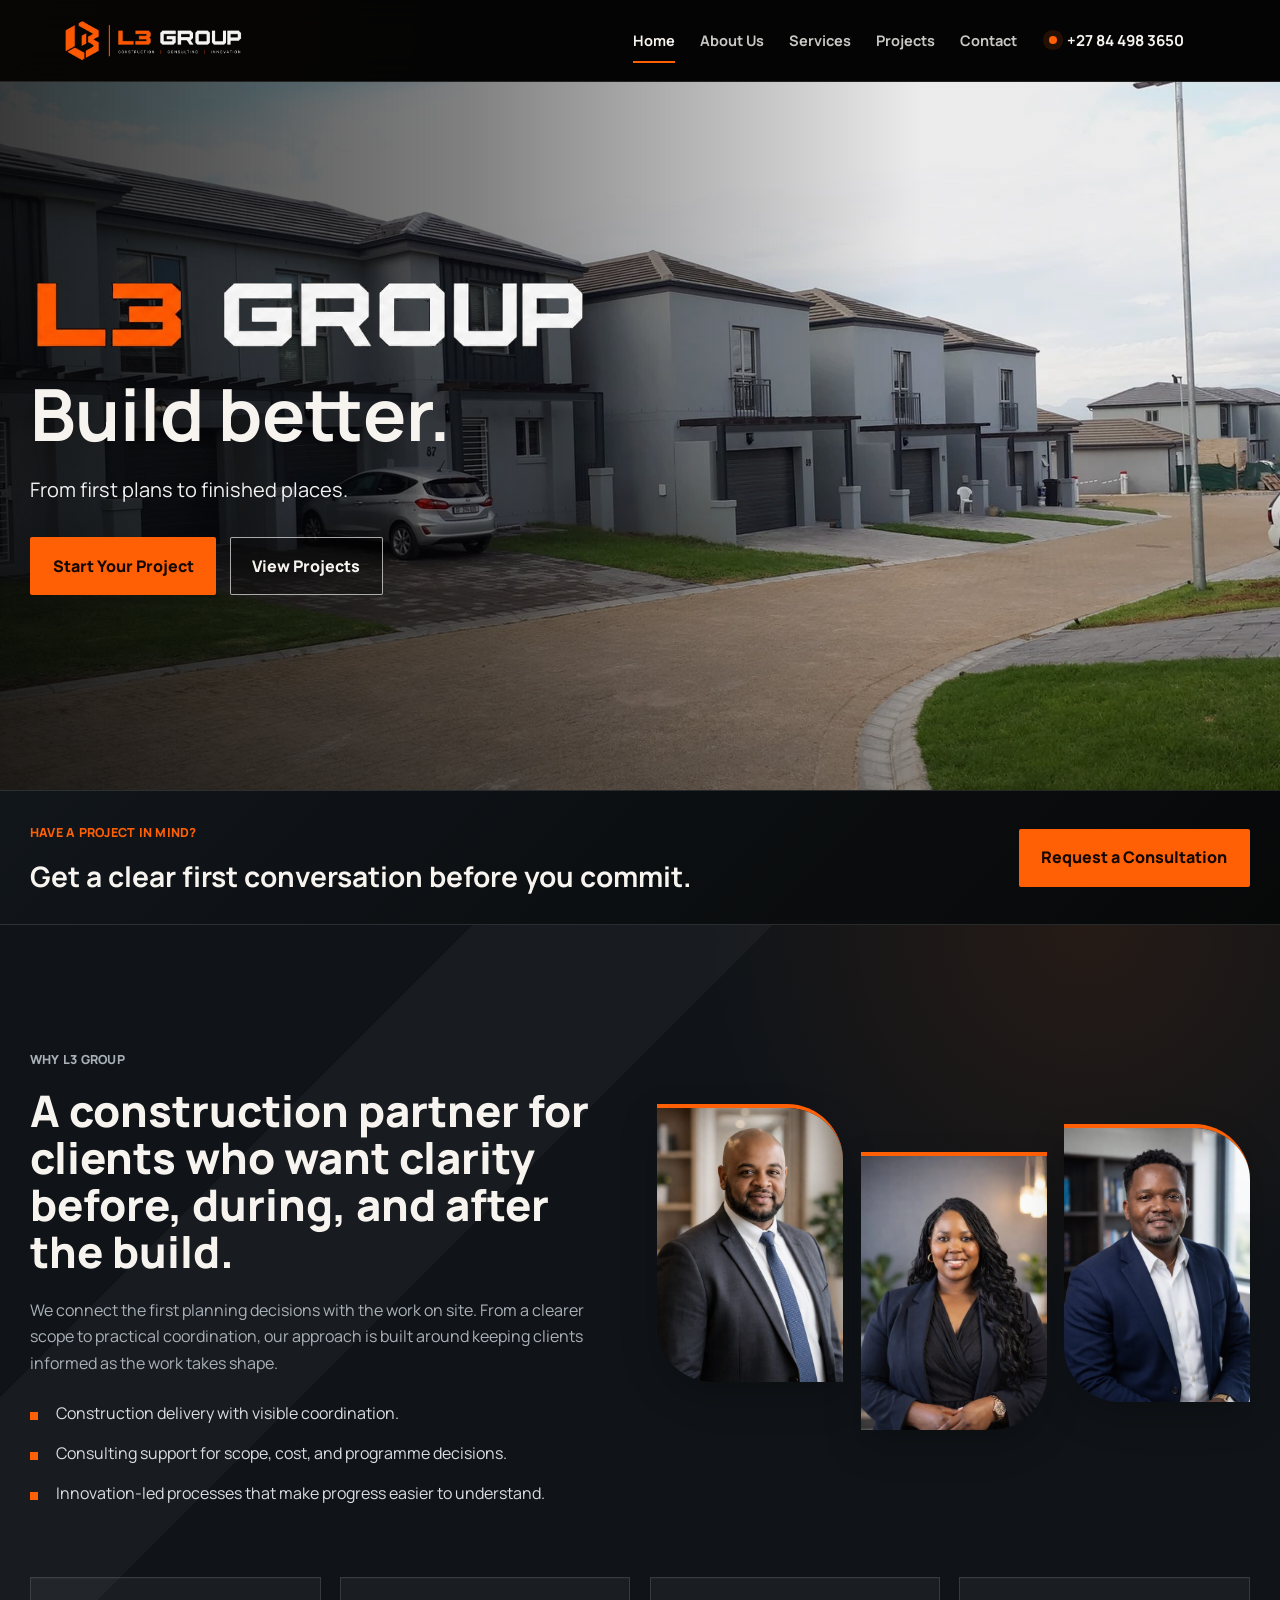
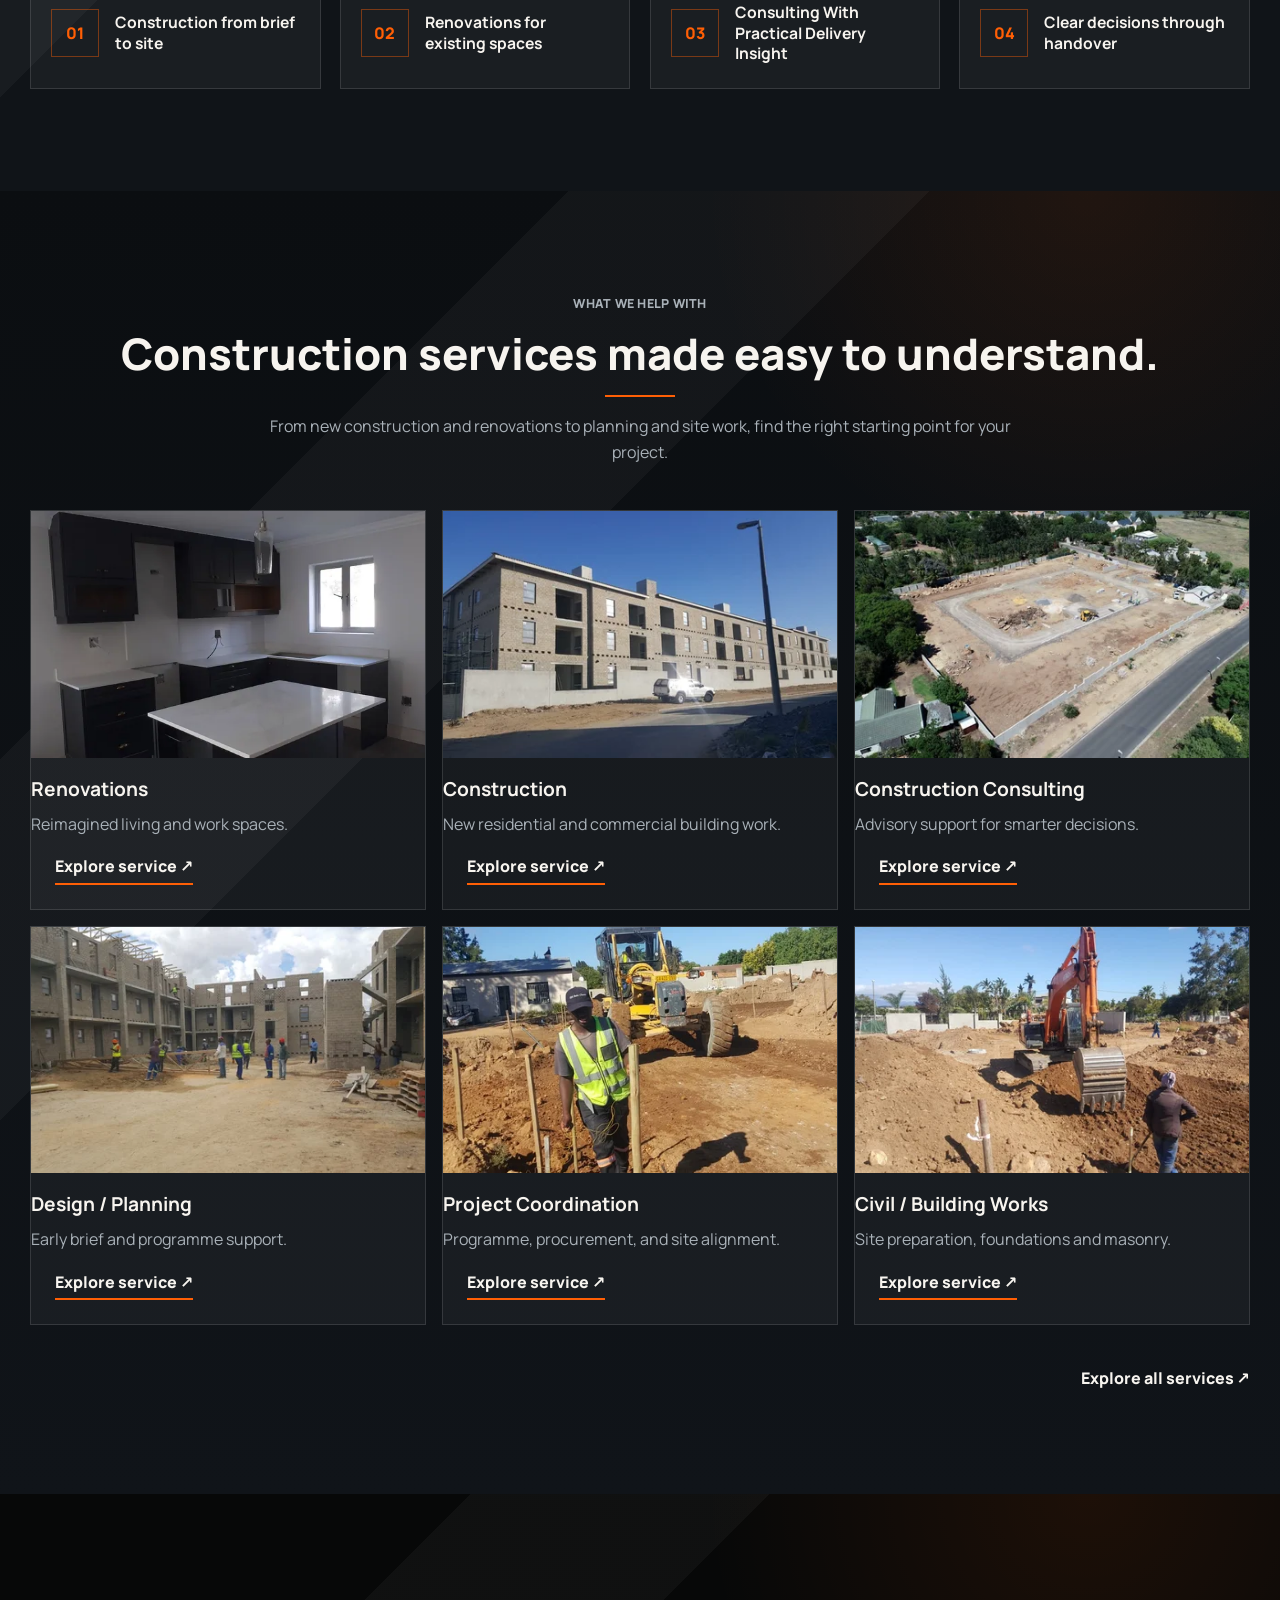
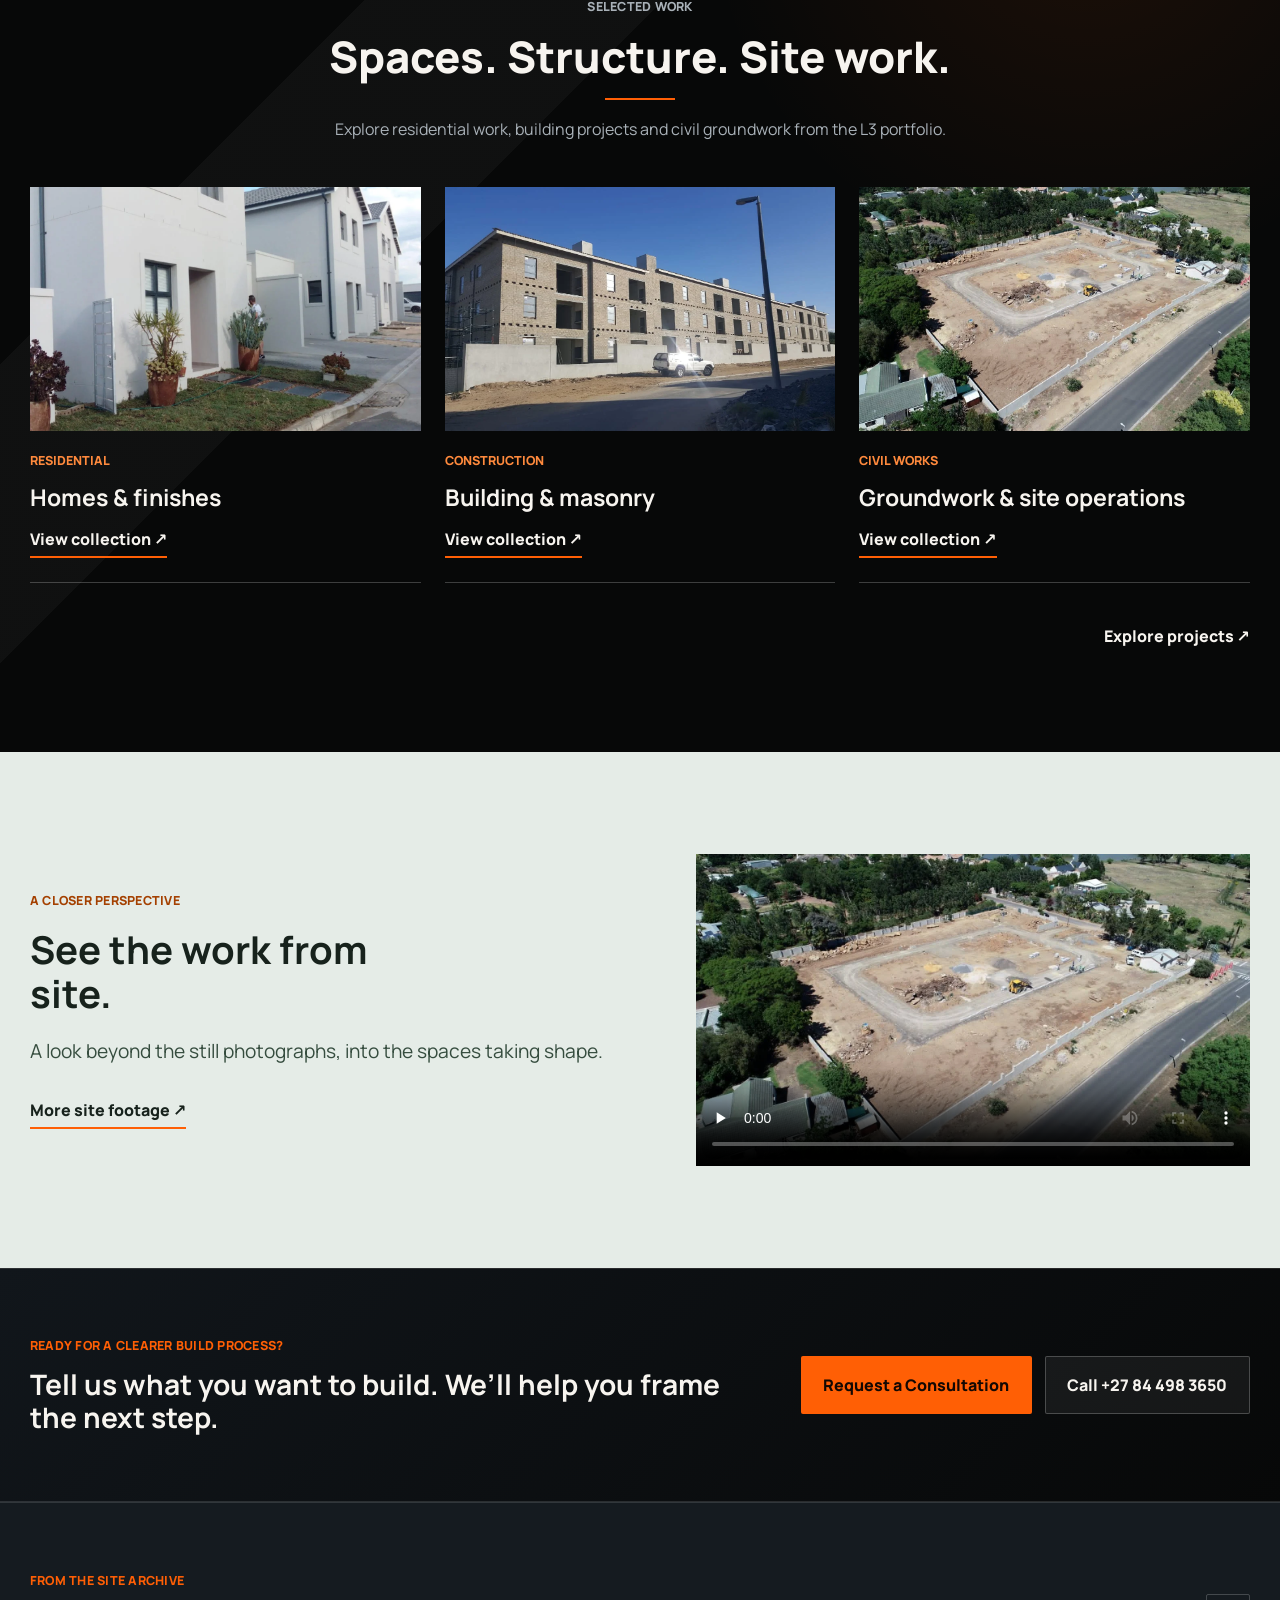
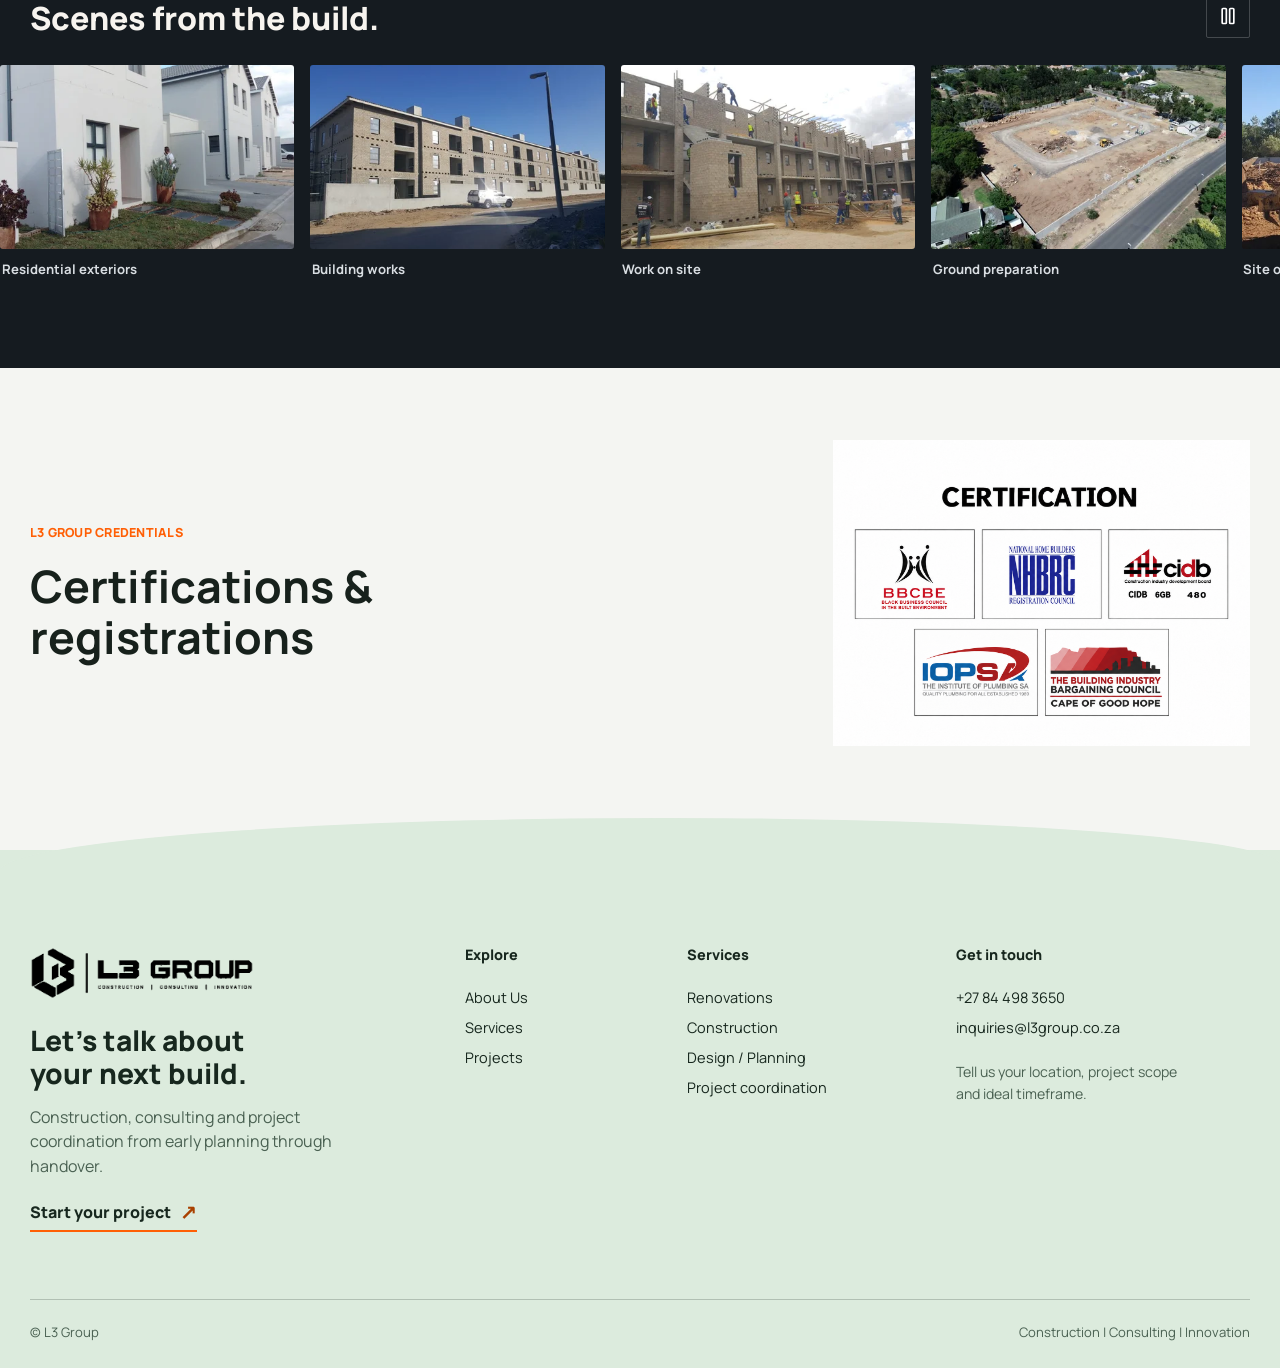
==== commit 6e29c5ad: "Correct production enquiry mailbox to inquiries@l3group.co.za" ====
--- a/index.html
+++ b/index.html
@@ -341,7 +341,7 @@
         <div class="footer-links footer-contact">
           <h3>Get in touch</h3>
           <a href="tel:+27844983650">+27 84 498 3650</a>
-          <a href="mailto:INQUIRY@L3GROUP.CO.ZA">INQUIRY@L3GROUP.CO.ZA</a>
+          <a href="mailto:inquiries@l3group.co.za">inquiries@l3group.co.za</a>
           <p>Tell us your location, project scope and ideal timeframe.</p>
         </div>
       </div>
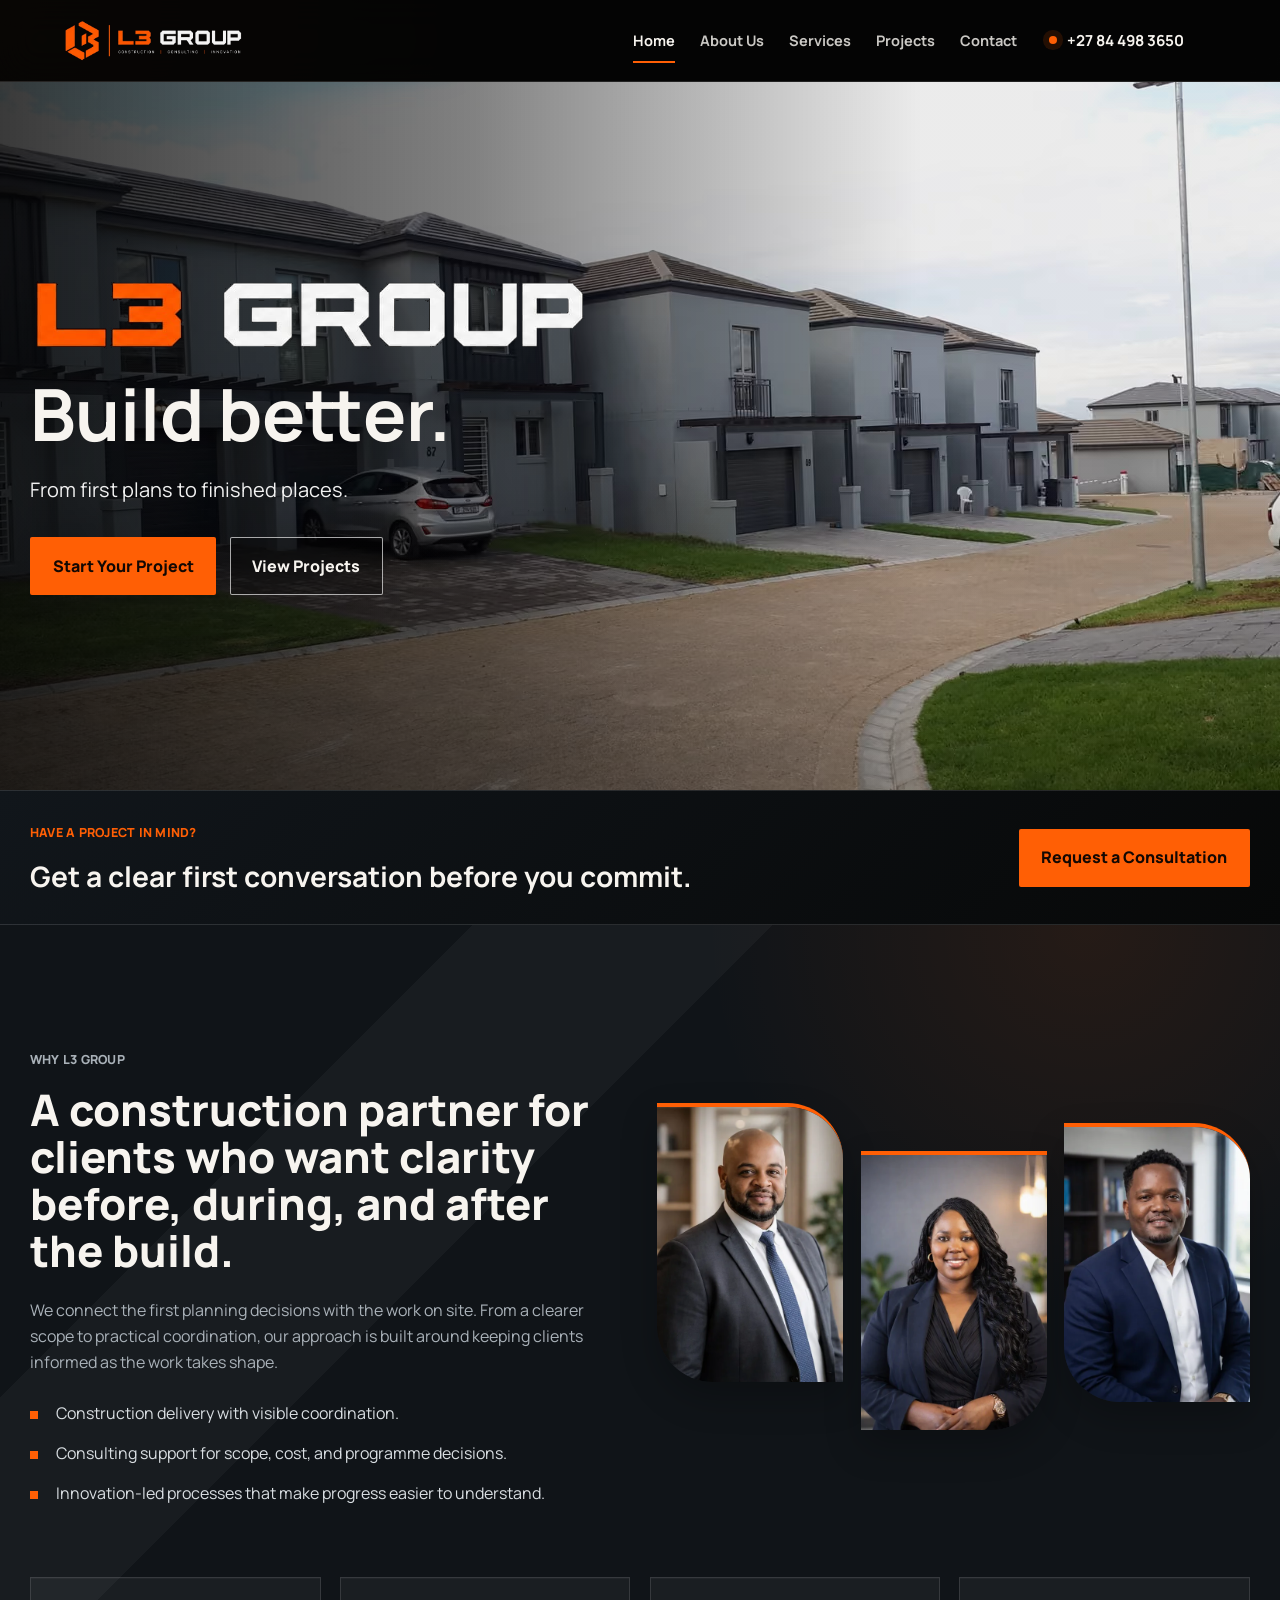
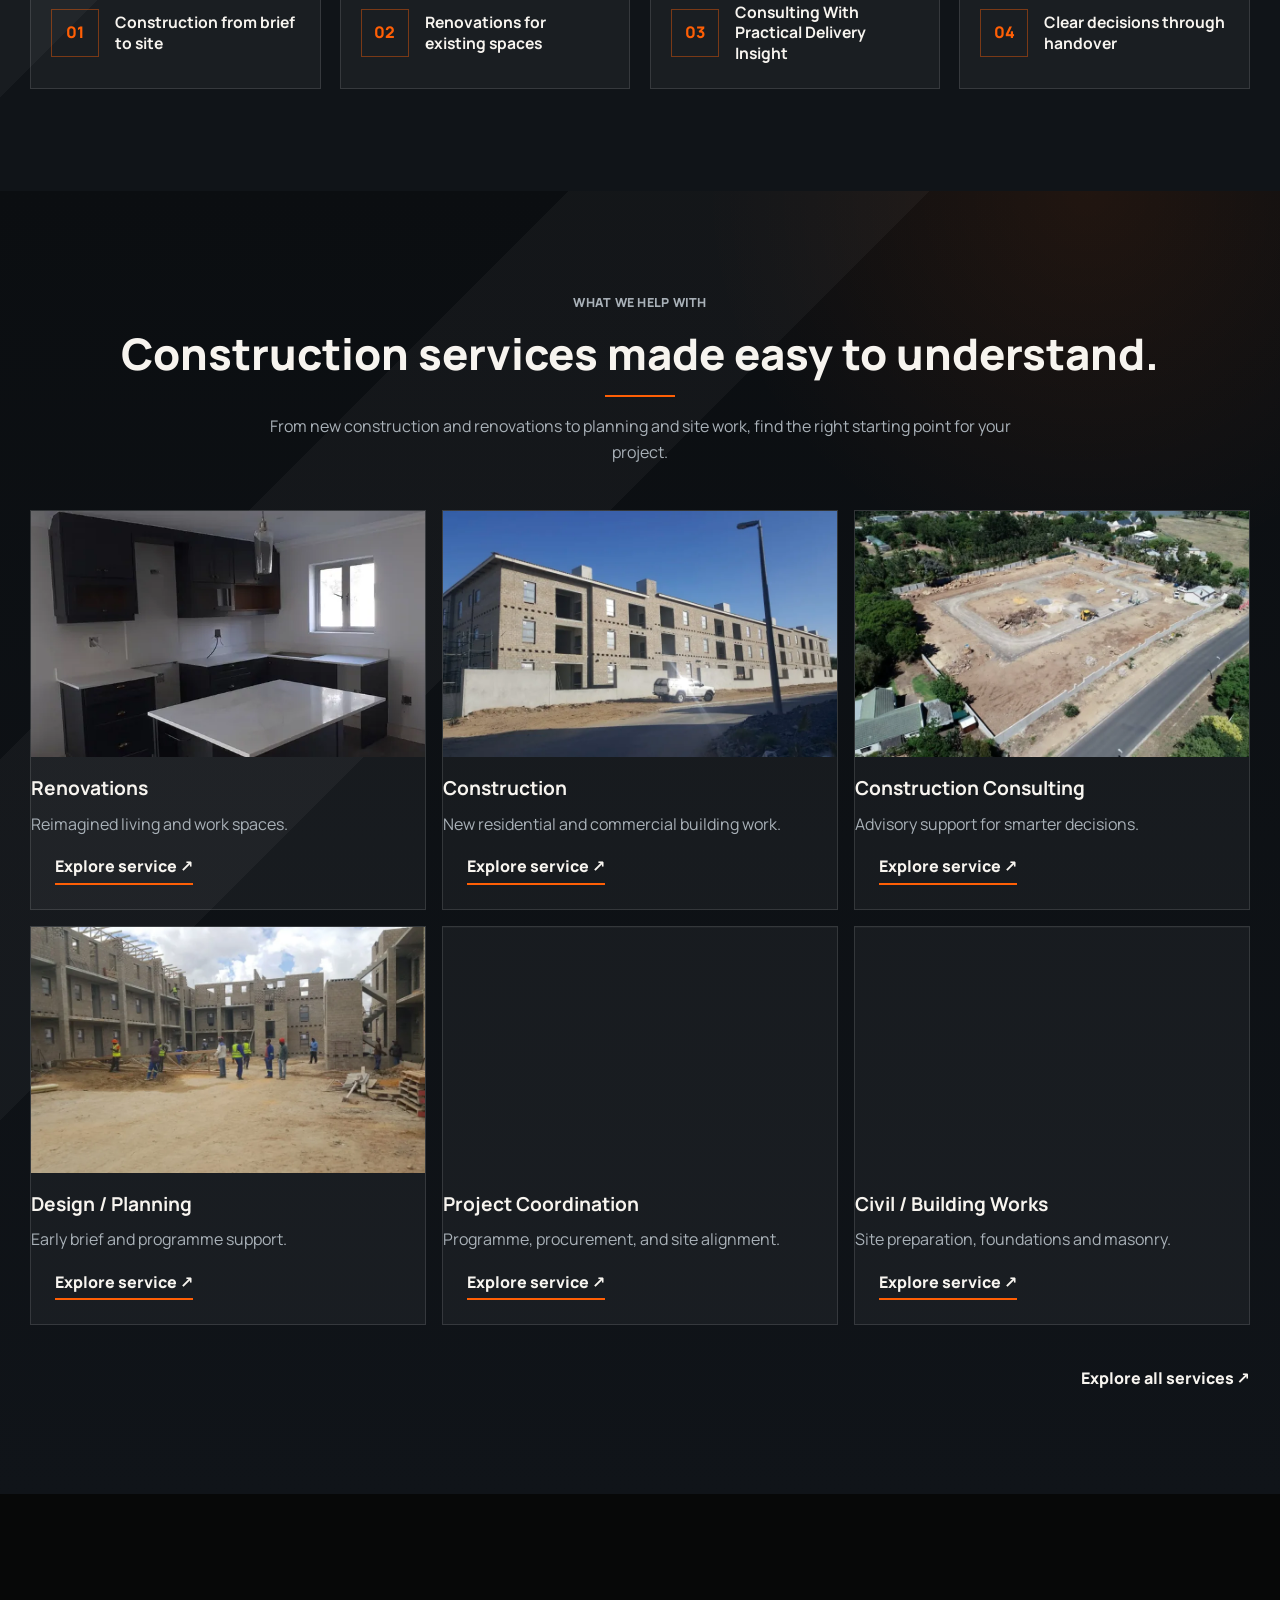
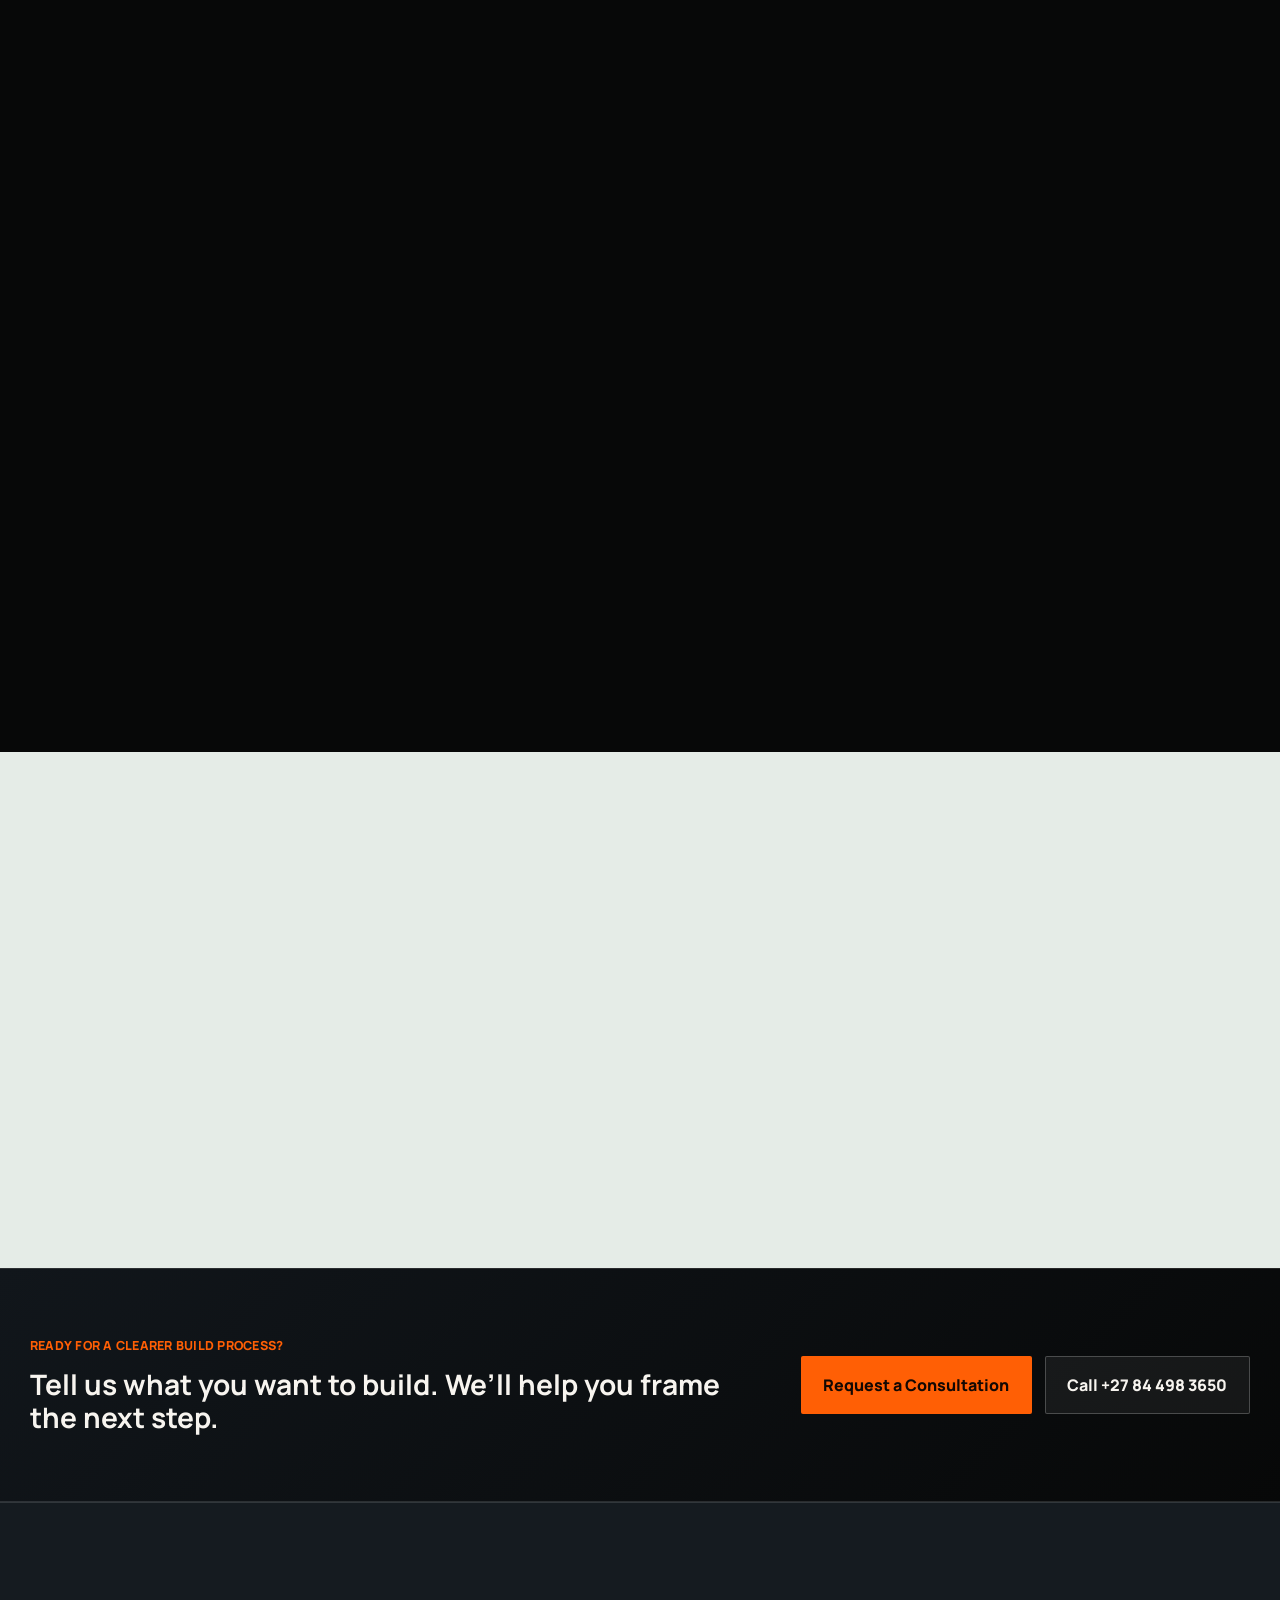
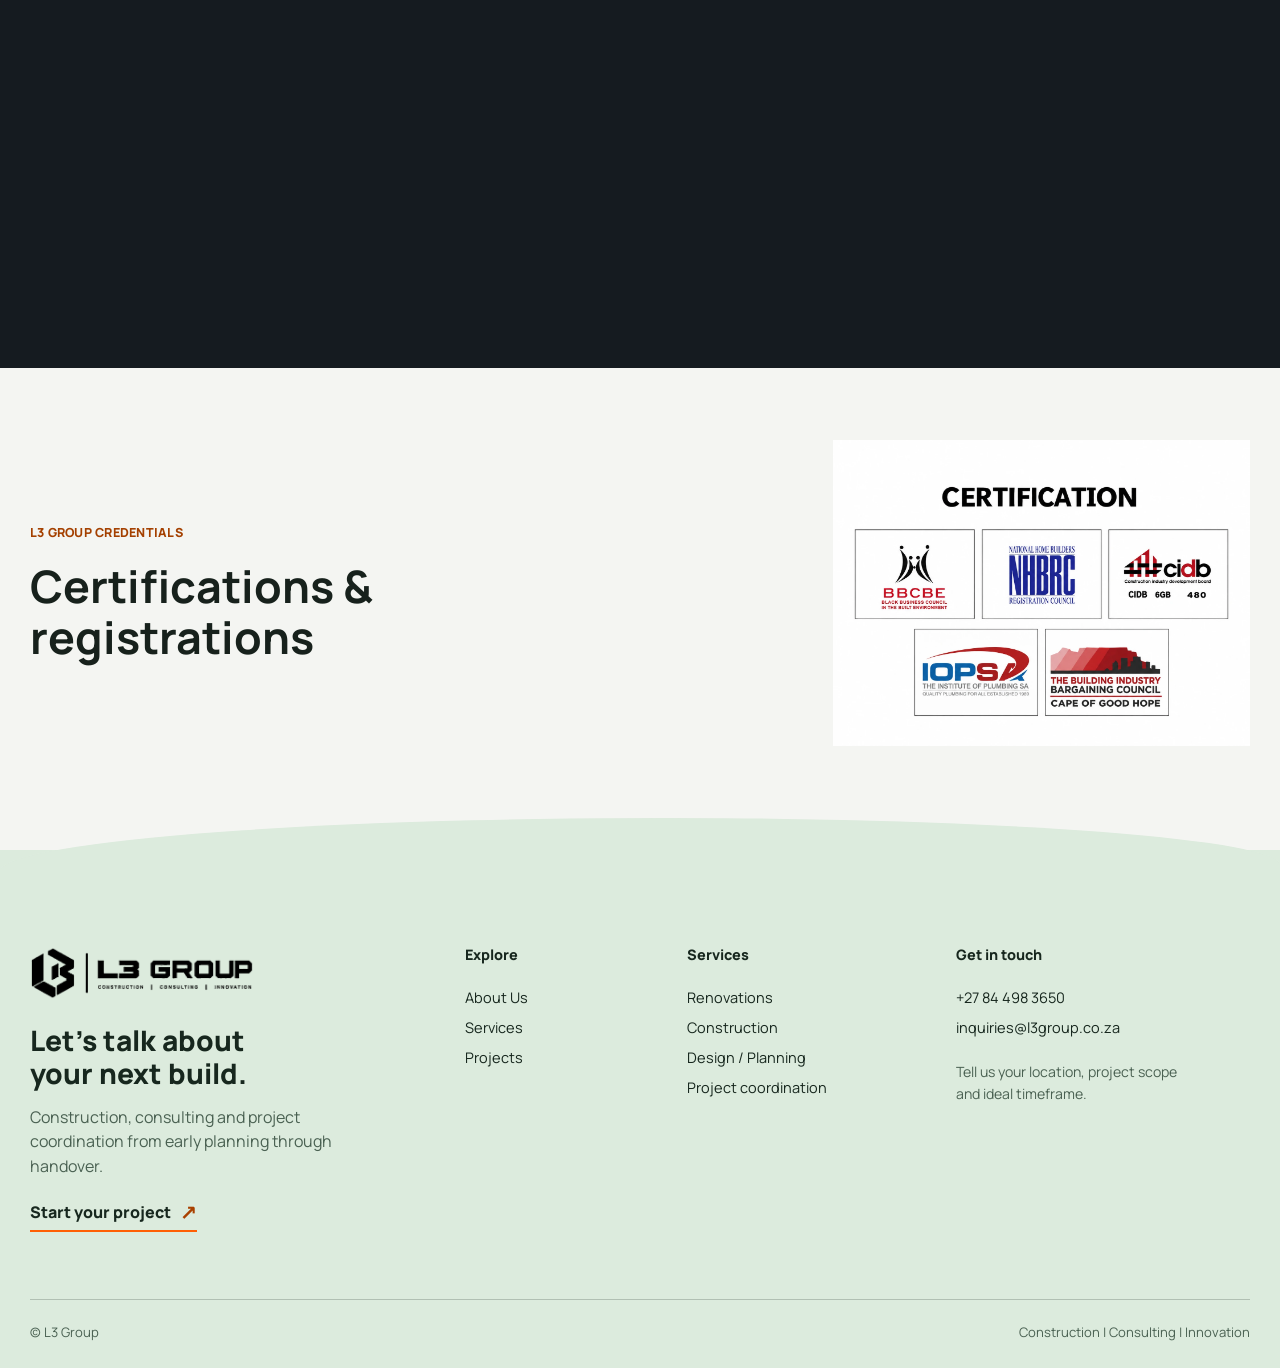
==== commit 552c0e47: "Optimize L3 website SEO and publish company portfolio" ====
--- a/index.html
+++ b/index.html
@@ -1,37 +1,45 @@
-<!doctype html>
-<html lang="en">
-  <head>
-    <meta charset="utf-8" />
-    <meta name="viewport" content="width=device-width, initial-scale=1" />
-    <meta
-      name="description"
-      content="Explore L3 Group construction, renovations, planning support, project records, and ways to get in touch."
-    />
-    <title>L3 Group | Construction, Consulting, Innovation</title>
-    <link rel="icon" href="favicon.svg" type="image/svg+xml" />
-    <link rel="preconnect" href="https://fonts.googleapis.com" />
-    <link rel="preconnect" href="https://fonts.gstatic.com" crossorigin />
-    <link
-      href="https://fonts.googleapis.com/css2?family=Manrope:wght@400;500;600;700;800&display=swap"
-      rel="stylesheet"
-    />
-    <link rel="stylesheet" href="styles.css" />
-    <link rel="stylesheet" href="pages.css" />
-  </head>
+<!DOCTYPE html><html lang="en"><head><script>document.documentElement.classList.add("js");</script>
+    <meta charset="utf-8">
+    <meta name="viewport" content="width=device-width, initial-scale=1">
+    <meta name="description" content="Build better with L3 Group. Explore construction, renovations, civil works and practical project consulting in the Western Cape, from planning to handover.">
+    <title>Construction &amp; Renovations in the Western Cape | L3 Group</title>
+    <link rel="icon" href="/favicon.svg" type="image/svg+xml">
+
+
+
+    <link rel="stylesheet" href="/styles.css">
+    <link rel="stylesheet" href="/pages.css">
+
+<link rel="canonical" href="https://l3group.co.za/">
+<link rel="preload" href="/assets/fonts/manrope-latin.woff2" as="font" type="font/woff2" crossorigin="">
+<link rel="preload" as="image" href="/assets/hero/before-1672.avif" imagesrcset="/assets/hero/before-640.avif 640w, /assets/hero/before-1280.avif 1280w, /assets/hero/before-1672.avif 1672w" imagesizes="100vw" fetchpriority="high" type="image/avif">
+<meta property="og:title" content="Construction &amp; Renovations in the Western Cape | L3 Group">
+<meta property="og:description" content="Build better with L3 Group. Explore construction, renovations, civil works and practical project consulting in the Western Cape, from planning to handover.">
+<meta property="og:url" content="https://l3group.co.za/">
+<meta property="og:type" content="website">
+<meta property="og:site_name" content="L3 Group">
+<meta property="og:locale" content="en_ZA">
+<meta property="og:image" content="https://l3group.co.za/assets/l3-group-social.jpg">
+<meta property="og:image:width" content="1200">
+<meta property="og:image:height" content="630">
+<meta property="og:image:alt" content="Completed L3 Group townhouses with landscaped entrances">
+<meta name="twitter:card" content="summary_large_image">
+<script type="application/ld+json">{"@context":"https://schema.org","@graph":[{"@type":"Organization","@id":"https://l3group.co.za/#organization","name":"L3 Group","url":"https://l3group.co.za/","logo":{"@type":"ImageObject","url":"https://l3group.co.za/assets/l3-logo-clean.png","width":1112,"height":262},"email":"inquiries@l3group.co.za","telephone":"+27844983650","areaServed":{"@type":"AdministrativeArea","name":"Western Cape, South Africa"}},{"@type":"WebSite","@id":"https://l3group.co.za/#website","url":"https://l3group.co.za/","name":"L3 Group","inLanguage":"en-ZA","publisher":{"@id":"https://l3group.co.za/#organization"}},{"@type":"WebPage","@id":"https://l3group.co.za/#webpage","url":"https://l3group.co.za/","name":"Construction & Renovations in the Western Cape | L3 Group","description":"Build better with L3 Group. Explore construction, renovations, civil works and practical project consulting in the Western Cape, from planning to handover.","inLanguage":"en-ZA","isPartOf":{"@id":"https://l3group.co.za/#website"},"about":{"@id":"https://l3group.co.za/#organization"},"primaryImageOfPage":{"@type":"ImageObject","url":"https://l3group.co.za/assets/hero/before-1672.webp","width":1672,"height":941}}]}</script>
+</head>
   <body>
     <a class="skip-link" href="#main">Skip to content</a>
 
-    <header class="site-header" data-header>
-      <a class="brand" href="index.html" aria-label="L3 Group home">
-        <img src="assets/l3-logo-clean.png" alt="L3 Group" />
+    <header class="site-header" data-header="">
+      <a class="brand" href="/" aria-label="L3 Group home">
+        <img src="/assets/l3-logo-clean.webp" alt="L3 Group" width="1112" height="262" decoding="async" srcset="/assets/l3-logo-480.webp 480w, /assets/l3-logo-clean.webp 1112w" sizes="(max-width: 760px) 180px, 260px">
       </a>
 
-      <nav class="site-nav" id="site-nav" aria-label="Main navigation" data-nav>
-        <a class="is-active" aria-current="page" href="index.html">Home</a>
-        <a href="about.html">About Us</a>
-        <a href="services.html">Services</a>
-        <a href="projects.html">Projects</a>
-        <a href="contact.html">Contact</a>
+      <nav class="site-nav" id="site-nav" aria-label="Main navigation" data-nav="">
+        <a class="is-active" aria-current="page" href="/">Home</a>
+        <a href="/about">About Us</a>
+        <a href="/services">Services</a>
+        <a href="/projects">Projects</a>
+        <a href="/contact">Contact</a>
       </nav>
 
       <a class="phone-link" href="tel:+27844983650" aria-label="Call L3 Group on +27 84 498 3650">
@@ -39,14 +47,7 @@
         <strong>+27 84 498 3650</strong>
       </a>
 
-      <button
-        class="nav-toggle"
-        type="button"
-        aria-label="Open navigation"
-        aria-expanded="false"
-        aria-controls="site-nav"
-        data-nav-toggle
-      >
+      <button class="nav-toggle" type="button" aria-label="Open navigation" aria-expanded="false" aria-controls="site-nav" data-nav-toggle="">
         <span></span>
         <span></span>
         <span></span>
@@ -54,57 +55,40 @@
     </header>
 
     <main id="main">
-      <section class="hero-single hero-build" aria-labelledby="hero-title" data-hero-reveal>
-        <img
-          class="hero-single__image hero-build__before"
-          src="assets/hero/before-1672.webp"
-          srcset="assets/hero/before-640.webp 640w, assets/hero/before-1280.webp 1280w, assets/hero/before-1672.webp 1672w"
-          sizes="100vw"
-          alt=""
-          aria-hidden="true"
-          width="1672" height="941"
-          fetchpriority="high"
-        />
-        <img
-          class="hero-single__image hero-build__after"
-          src="assets/hero/after-1672.webp"
-          srcset="assets/hero/after-640.webp 640w, assets/hero/after-1280.webp 1280w, assets/hero/after-1672.webp 1672w"
-          sizes="100vw"
-          alt="Completed L3 Group homes, revealed from their construction stage"
-          width="1672" height="941"
-          fetchpriority="high"
-        />
+      <section class="hero-single hero-build" aria-labelledby="hero-title" data-hero-reveal="">
+        <picture><source type="image/avif" srcset="/assets/hero/before-640.avif 640w, /assets/hero/before-1280.avif 1280w, /assets/hero/before-1672.avif 1672w" sizes="100vw"><img class="hero-single__image hero-build__before" src="/assets/hero/before-1672.webp" srcset="/assets/hero/before-640.webp 640w, /assets/hero/before-1280.webp 1280w, /assets/hero/before-1672.webp 1672w" sizes="100vw" alt="" aria-hidden="true" width="1672" height="941" fetchpriority="high"></picture>
+        <picture><source type="image/avif" srcset="/assets/hero/after-640.avif 640w, /assets/hero/after-1280.avif 1280w, /assets/hero/after-1672.avif 1672w" sizes="100vw"><img class="hero-single__image hero-build__after" src="/assets/hero/after-1672.webp" srcset="/assets/hero/after-640.webp 640w, /assets/hero/after-1280.webp 1280w, /assets/hero/after-1672.webp 1672w" sizes="100vw" alt="Completed L3 Group homes, revealed from their construction stage" width="1672" height="941" fetchpriority="auto"></picture>
         <div class="container hero-single__content">
           <div class="hero-build__copy">
             <h1 id="hero-title">
-              <span class="visually-hidden">L3 Group.</span>
+              <span class="visually-hidden">L3 Group construction. </span>
               <svg class="hero-build__wordmark" viewBox="328 60 784 110" aria-hidden="true" focusable="false">
-                <image href="assets/l3-logo-clean.png" width="1112" height="262" />
+                <image href="/assets/l3-logo-clean.webp" width="1112" height="262"></image>
               </svg>
               <span class="hero-build__tagline">Build better.</span>
             </h1>
             <p class="hero-build__intro">From first plans to finished places.</p>
             <div class="hero-actions">
-              <a class="button button--orange" href="contact.html">Start Your Project</a>
-              <a class="button button--glass" href="projects.html">View Projects</a>
+              <a class="button button--orange" href="/contact">Start Your Project</a>
+              <a class="button button--glass" href="/projects">View Projects</a>
             </div>
           </div>
         </div>
       </section>
 
       <section class="quick-cta" aria-label="Primary next step">
-        <div class="container quick-cta__inner" data-reveal>
+        <div class="container quick-cta__inner" data-reveal="">
           <div>
             <p class="section-kicker">Have a project in mind?</p>
             <h2>Get a clear first conversation before you commit.</h2>
           </div>
-          <a class="button button--orange" href="contact.html">Request a Consultation</a>
+          <a class="button button--orange" href="/contact">Request a Consultation</a>
         </div>
       </section>
 
       <section class="value-section section-dark" id="value" aria-labelledby="value-title">
         <div class="container value-grid">
-          <div class="value-copy" data-reveal>
+          <div class="value-copy" data-reveal="">
             <p class="section-kicker">Why L3 Group</p>
             <h2 id="value-title">A construction partner for clients who want clarity before, during, and after the build.</h2>
             <p>
@@ -119,50 +103,33 @@
             </ul>
           </div>
 
-          <div class="value-media" aria-label="L3 Group team portraits" data-reveal>
+          <div class="value-media" aria-label="L3 Group team portraits" data-reveal="">
             <div class="value-image value-image--main">
-              <img
-                src="assets/portrait-01.png"
-                alt="L3 Group team member in a dark suit and blue tie."
-                loading="lazy"
-                decoding="async"
-              />
+              <img src="/assets/portrait-01-960.webp" alt="L3 Group team member in a dark suit and blue tie." loading="lazy" decoding="async" srcset="/assets/portrait-01-480.webp 480w, /assets/portrait-01-960.webp 960w" sizes="(max-width: 1100px) 30vw, 190px" width="960" height="1440">
             </div>
             <div class="value-image value-image--offset">
-              <img
-                src="assets/portrait-03-960.webp"
-                srcset="assets/portrait-03-480.webp 480w, assets/portrait-03-960.webp 960w"
-                sizes="(max-width: 1100px) 30vw, 190px"
-                alt="L3 Group team member in a dark blazer."
-                loading="lazy"
-                decoding="async"
-              />
+              <img src="/assets/portrait-03-960.webp" srcset="/assets/portrait-03-480.webp 480w, /assets/portrait-03-960.webp 960w" sizes="(max-width: 1100px) 30vw, 190px" alt="L3 Group team member in a dark blazer." loading="lazy" decoding="async" width="960" height="1440">
             </div>
             <div class="value-image value-image--accent">
-              <img
-                src="assets/portrait-02.png"
-                alt="L3 Group team member in a navy suit."
-                loading="lazy"
-                decoding="async"
-              />
+              <img src="/assets/portrait-02-960.webp" alt="L3 Group team member in a navy suit." loading="lazy" decoding="async" srcset="/assets/portrait-02-480.webp 480w, /assets/portrait-02-960.webp 960w" sizes="(max-width: 1100px) 30vw, 190px" width="960" height="1440">
             </div>
           </div>
         </div>
 
         <div class="container capability-strip" aria-label="L3 strengths">
-          <article data-reveal>
+          <article data-reveal="">
             <span class="line-icon">01</span>
             <h3>Construction from brief to site</h3>
           </article>
-          <article data-reveal>
+          <article data-reveal="">
             <span class="line-icon">02</span>
             <h3>Renovations for existing spaces</h3>
           </article>
-          <article data-reveal>
+          <article data-reveal="">
             <span class="line-icon">03</span>
             <h3>Consulting With Practical Delivery Insight</h3>
           </article>
-          <article data-reveal>
+          <article data-reveal="">
             <span class="line-icon">04</span>
             <h3>Clear decisions through handover</h3>
           </article>
@@ -170,7 +137,7 @@
       </section>
 
       <section class="services-block section-panel" id="services" aria-labelledby="services-title">
-        <div class="section-heading section-heading--center" data-reveal>
+        <div class="section-heading section-heading--center" data-reveal="">
           <p class="section-kicker">What we help with</p>
           <h2 id="services-title">Construction services made easy to understand.</h2>
           <p>
@@ -180,112 +147,112 @@
         </div>
 
         <div class="container service-grid">
-          <article class="service-card service-card--media" id="renovations" data-reveal>
-            <img class="service-card__photo" src="assets/projects/web/20210426_170038-640.webp" alt="Kitchen finishes with dark cabinetry" loading="lazy" />
+          <article class="service-card service-card--media" id="renovations" data-reveal="">
+            <img class="service-card__photo" src="/assets/projects/web/20210426_170038-640.webp" alt="Kitchen finishes with dark cabinetry" loading="lazy" width="640" height="360" decoding="async">
             <h3>Renovations</h3>
             <p>Reimagined living and work spaces.</p>
-            <a class="inline-link" href="services.html#renovations">Explore service ↗</a>
-          </article>
-          <article class="service-card service-card--media" id="residential-construction" data-reveal>
-            <img class="service-card__photo" src="assets/site-media/photo-01-480.webp" alt="Multi-storey building works" loading="lazy" />
+            <a class="inline-link" href="/services#renovations" aria-label="Explore renovations services">Explore service ↗</a>
+          </article>
+          <article class="service-card service-card--media" id="residential-construction" data-reveal="">
+            <img class="service-card__photo" src="/assets/site-media/photo-01-480.webp" alt="Multi-storey building works" loading="lazy" width="480" height="270" decoding="async" srcset="/assets/site-media/photo-01-480.webp 480w, /assets/site-media/photo-01-960.webp 960w, /assets/site-media/photo-01-1600.webp 1328w" sizes="(max-width: 480px) calc(100vw - 44px), (max-width: 760px) 50vw, (max-width: 1100px) 45vw, 600px">
             <h3>Construction</h3>
             <p>New residential and commercial building work.</p>
-            <a class="inline-link" href="services.html#construction">Explore service ↗</a>
-          </article>
-          <article class="service-card service-card--media" id="construction-consulting" data-reveal>
-            <img class="service-card__photo" src="assets/site-media/photo-23-480.webp" alt="Aerial view of a construction site" loading="lazy" />
+            <a class="inline-link" href="/services#construction" aria-label="Explore construction services">Explore service ↗</a>
+          </article>
+          <article class="service-card service-card--media" id="construction-consulting" data-reveal="">
+            <img class="service-card__photo" src="/assets/site-media/photo-23-480.webp" alt="Aerial view of a construction site" loading="lazy" width="480" height="270" decoding="async" srcset="/assets/site-media/photo-23-480.webp 480w, /assets/site-media/photo-23-960.webp 960w, /assets/site-media/photo-23-1600.webp 1368w" sizes="(max-width: 480px) calc(100vw - 44px), (max-width: 760px) 50vw, (max-width: 1100px) 45vw, 600px">
             <h3>Construction Consulting</h3>
             <p>Advisory support for smarter decisions.</p>
-            <a class="inline-link" href="services.html#consulting">Explore service ↗</a>
-          </article>
-          <article class="service-card service-card--media" data-reveal>
-            <img class="service-card__photo" src="assets/site-media/photo-08-480.webp" alt="Building courtyard and roof structures" loading="lazy" />
+            <a class="inline-link" href="/services#consulting" aria-label="Explore construction consulting services">Explore service ↗</a>
+          </article>
+          <article class="service-card service-card--media" data-reveal="">
+            <img class="service-card__photo" src="/assets/site-media/photo-08-480.webp" alt="Building courtyard and roof structures" loading="lazy" width="480" height="270" decoding="async" srcset="/assets/site-media/photo-08-480.webp 480w, /assets/site-media/photo-08-960.webp 960w, /assets/site-media/photo-08-1600.webp 1328w" sizes="(max-width: 480px) calc(100vw - 44px), (max-width: 760px) 50vw, (max-width: 1100px) 45vw, 600px">
             <h3>Design / Planning</h3>
             <p>Early brief and programme support.</p>
-            <a class="inline-link" href="services.html#planning">Explore service ↗</a>
-          </article>
-          <article class="service-card service-card--media" id="project-coordination" data-reveal>
-            <img class="service-card__photo" src="assets/site-media/photo-34-480.webp" alt="Site crew coordinating alongside heavy machinery" loading="lazy" />
+            <a class="inline-link" href="/services#planning" aria-label="Explore design / planning services">Explore service ↗</a>
+          </article>
+          <article class="service-card service-card--media" id="project-coordination" data-reveal="">
+            <img class="service-card__photo" src="/assets/site-media/photo-34-480.webp" alt="Site crew coordinating alongside heavy machinery" loading="lazy" width="480" height="853" decoding="async" srcset="/assets/site-media/photo-34-480.webp 480w, /assets/site-media/photo-34-1600.webp 747w" sizes="(max-width: 480px) calc(100vw - 44px), (max-width: 760px) 50vw, (max-width: 1100px) 45vw, 600px">
             <h3>Project Coordination</h3>
             <p>Programme, procurement, and site alignment.</p>
-            <a class="inline-link" href="services.html#coordination">Explore service ↗</a>
-          </article>
-          <article class="service-card service-card--media" data-reveal>
-            <img class="service-card__photo" src="assets/site-media/photo-39-480.webp" alt="Excavation and ground preparation" loading="lazy" />
+            <a class="inline-link" href="/services#coordination" aria-label="Explore project coordination services">Explore service ↗</a>
+          </article>
+          <article class="service-card service-card--media" data-reveal="">
+            <img class="service-card__photo" src="/assets/site-media/photo-39-480.webp" alt="Excavation and ground preparation" loading="lazy" width="480" height="270" decoding="async" srcset="/assets/site-media/photo-39-480.webp 480w, /assets/site-media/photo-39-960.webp 960w, /assets/site-media/photo-39-1600.webp 1328w" sizes="(max-width: 480px) calc(100vw - 44px), (max-width: 760px) 50vw, (max-width: 1100px) 45vw, 600px">
             <h3>Civil / Building Works</h3>
             <p>Site preparation, foundations and masonry.</p>
-            <a class="inline-link" href="services.html#civil">Explore service ↗</a>
-          </article>
-        </div>
-        <div class="container section-link-row"><a class="text-link" href="services.html">Explore all services <span aria-hidden="true">↗</span></a></div>
+            <a class="inline-link" href="/services#civil" aria-label="Explore civil / building works services">Explore service ↗</a>
+          </article>
+        </div>
+        <div class="container section-link-row"><a class="text-link" href="/services">Explore all services <span aria-hidden="true">↗</span></a></div>
       </section>
 
       <section class="proof-block section-dark" id="proof" aria-labelledby="proof-title">
-        <div class="section-heading section-heading--center" data-reveal>
+        <div class="section-heading section-heading--center" data-reveal="">
           <p class="section-kicker">Selected work</p>
           <h2 id="proof-title">Spaces. Structure. Site work.</h2>
           <p>Explore residential work, building projects and civil groundwork from the L3 portfolio.</p>
         </div>
         <div class="container project-records project-records--three">
-          <a class="archive-preview" href="projects/residential.html" data-reveal>
-            <img src="assets/site-media/photo-11-1600.webp" alt="White residential exterior and landscaped entrance" loading="lazy" />
+          <a class="archive-preview" href="/projects/residential" data-reveal="">
+            <img src="/assets/site-media/photo-11-1600.webp" alt="White residential exterior and landscaped entrance" loading="lazy" width="1200" height="1600" decoding="async" srcset="/assets/site-media/photo-11-480.webp 480w, /assets/site-media/photo-11-960.webp 960w, /assets/site-media/photo-11-1600.webp 1200w" sizes="(max-width: 900px) calc(100vw - 44px), 390px">
             <span class="archive-preview__meta">Residential</span><strong>Homes &amp; finishes</strong>
-            <span class="text-link">View collection &#8599;</span>
-          </a>
-          <a class="archive-preview" href="projects/building-works.html" data-reveal>
-            <img src="assets/site-media/photo-01-1600.webp" alt="Multi-storey masonry building" loading="lazy" />
+            <span class="text-link">View collection ↗</span>
+          </a>
+          <a class="archive-preview" href="/projects/building-works" data-reveal="">
+            <img src="/assets/site-media/photo-01-1600.webp" alt="Multi-storey masonry building" loading="lazy" width="1328" height="747" decoding="async" srcset="/assets/site-media/photo-01-480.webp 480w, /assets/site-media/photo-01-960.webp 960w, /assets/site-media/photo-01-1600.webp 1328w" sizes="(max-width: 900px) calc(100vw - 44px), 390px">
             <span class="archive-preview__meta">Construction</span><strong>Building &amp; masonry</strong>
-            <span class="text-link">View collection &#8599;</span>
-          </a>
-          <a class="archive-preview" href="projects/civil-works.html" data-reveal>
-            <img src="assets/site-media/photo-23-1600.webp" alt="Aerial view of site preparation" loading="lazy" />
+            <span class="text-link">View collection ↗</span>
+          </a>
+          <a class="archive-preview" href="/projects/civil-works" data-reveal="">
+            <img src="/assets/site-media/photo-23-1600.webp" alt="Aerial view of site preparation" loading="lazy" width="1368" height="770" decoding="async" srcset="/assets/site-media/photo-23-480.webp 480w, /assets/site-media/photo-23-960.webp 960w, /assets/site-media/photo-23-1600.webp 1368w" sizes="(max-width: 900px) calc(100vw - 44px), 390px">
             <span class="archive-preview__meta">Civil works</span><strong>Groundwork &amp; site operations</strong>
-            <span class="text-link">View collection &#8599;</span>
-          </a>
-        </div>
-        <div class="container section-link-row"><a class="text-link" href="projects.html">Explore projects &#8599;</a></div>
+            <span class="text-link">View collection ↗</span>
+          </a>
+        </div>
+        <div class="container section-link-row"><a class="text-link" href="/projects">Explore projects ↗</a></div>
       </section>
 
       <section class="content-band content-band--light home-site-film" aria-labelledby="home-film-title">
         <div class="container content-split">
-          <div><p class="section-kicker">A closer perspective</p><h2 id="home-film-title">See the work from site.</h2><p class="copy-lead">A look beyond the still photographs, into the spaces taking shape.</p><a class="inline-link" href="projects.html#site-films">More site footage &#8599;</a></div>
-          <video controls playsinline preload="none" poster="assets/site-media/photo-23-1600.webp" aria-label="L3 Group aerial site overview"><source src="assets/site-media/site-film-1.mp4" type="video/mp4" /><a href="assets/site-media/site-film-1.mp4">Watch aerial site overview</a></video>
+          <div><p class="section-kicker">A closer perspective</p><h2 id="home-film-title">See the work from site.</h2><p class="copy-lead">A look beyond the still photographs, into the spaces taking shape.</p><a class="inline-link" href="/projects#site-films">More site footage ↗</a></div>
+          <video controls="" playsinline="" preload="none" poster="/assets/site-media/photo-23-1600.webp" aria-label="L3 Group aerial site overview"><source src="/assets/site-media/site-film-1.mp4" type="video/mp4"><a href="/assets/site-media/site-film-1.mp4">Watch aerial site overview</a></video>
         </div>
       </section>
 
       <section class="cta-strip" aria-label="Project call to action">
-        <div class="container cta-strip__inner" data-reveal>
+        <div class="container cta-strip__inner" data-reveal="">
           <p class="section-kicker">Ready for a clearer build process?</p>
           <h2>Tell us what you want to build. We’ll help you frame the next step.</h2>
           <div class="cta-strip__actions">
-            <a class="button button--orange" href="contact.html">Request a Consultation</a>
+            <a class="button button--orange" href="/contact">Request a Consultation</a>
             <a class="button button--glass" href="tel:+27844983650">Call +27 84 498 3650</a>
           </div>
         </div>
       </section>
 
-      <section class="archive-marquee" aria-labelledby="archive-marquee-title" data-gallery-marquee>
+      <section class="archive-marquee" aria-labelledby="archive-marquee-title" data-gallery-marquee="">
         <div class="container archive-marquee__heading">
           <div>
             <p class="section-kicker">From the site archive</p>
             <h2 id="archive-marquee-title">Scenes from the build.</h2>
           </div>
-          <button class="archive-marquee__motion" type="button" aria-label="Pause gallery motion" title="Pause gallery motion" data-gallery-toggle>
-            <img src="assets/pause.svg" alt="" />
+          <button class="archive-marquee__motion" type="button" aria-label="Pause gallery motion" title="Pause gallery motion" data-gallery-toggle="">
+            <img src="/assets/pause.svg" alt="" width="24" height="24" loading="lazy" decoding="async">
           </button>
         </div>
 
         <div class="archive-marquee__window">
           <div class="archive-marquee__track">
-            <div class="archive-marquee__group" data-gallery-group>
-              <figure class="archive-marquee__item"><img src="assets/site-media/photo-11-480.webp" alt="White residential facade and entrance" decoding="async" /><figcaption><strong>Residential exteriors</strong></figcaption></figure>
-              <figure class="archive-marquee__item"><img src="assets/site-media/photo-01-480.webp" alt="Multi-storey masonry building" decoding="async" /><figcaption><strong>Building works</strong></figcaption></figure>
-              <figure class="archive-marquee__item"><img src="assets/site-media/photo-07-480.webp" alt="Construction team beneath roof framing" decoding="async" /><figcaption><strong>Work on site</strong></figcaption></figure>
-              <figure class="archive-marquee__item"><img src="assets/site-media/photo-23-480.webp" alt="Aerial overview of earthworks" decoding="async" /><figcaption><strong>Ground preparation</strong></figcaption></figure>
-              <figure class="archive-marquee__item"><img src="assets/site-media/photo-32-480.webp" alt="Grader at work on the site surface" decoding="async" /><figcaption><strong>Site operations</strong></figcaption></figure>
-              <figure class="archive-marquee__item"><img src="assets/site-media/photo-39-480.webp" alt="Excavator beside a foundation trench" decoding="async" /><figcaption><strong>Excavation</strong></figcaption></figure>
-              <figure class="archive-marquee__item"><img src="assets/site-media/photo-10-480.webp" alt="White home with a red front door" decoding="async" /><figcaption><strong>Finishing details</strong></figcaption></figure>
-              <figure class="archive-marquee__item"><img src="assets/site-media/photo-27-480.webp" alt="Aerial view of prepared construction ground" decoding="async" /><figcaption><strong>A view from above</strong></figcaption></figure>
+            <div class="archive-marquee__group" data-gallery-group="">
+              <figure class="archive-marquee__item"><img src="/assets/site-media/photo-11-480.webp" alt="White residential facade and entrance" decoding="async" width="480" height="640" loading="lazy" srcset="/assets/site-media/photo-11-480.webp 480w, /assets/site-media/photo-11-960.webp 960w, /assets/site-media/photo-11-1600.webp 1200w" sizes="(max-width: 760px) 240px, 310px"><figcaption><strong>Residential exteriors</strong></figcaption></figure>
+              <figure class="archive-marquee__item"><img src="/assets/site-media/photo-01-480.webp" alt="Multi-storey masonry building" decoding="async" width="480" height="270" loading="lazy" srcset="/assets/site-media/photo-01-480.webp 480w, /assets/site-media/photo-01-960.webp 960w, /assets/site-media/photo-01-1600.webp 1328w" sizes="(max-width: 760px) 240px, 310px"><figcaption><strong>Building works</strong></figcaption></figure>
+              <figure class="archive-marquee__item"><img src="/assets/site-media/photo-07-480.webp" alt="Construction team beneath roof framing" decoding="async" width="480" height="270" loading="lazy" srcset="/assets/site-media/photo-07-480.webp 480w, /assets/site-media/photo-07-960.webp 960w, /assets/site-media/photo-07-1600.webp 1328w" sizes="(max-width: 760px) 240px, 310px"><figcaption><strong>Work on site</strong></figcaption></figure>
+              <figure class="archive-marquee__item"><img src="/assets/site-media/photo-23-480.webp" alt="Aerial overview of earthworks" decoding="async" width="480" height="270" loading="lazy" srcset="/assets/site-media/photo-23-480.webp 480w, /assets/site-media/photo-23-960.webp 960w, /assets/site-media/photo-23-1600.webp 1368w" sizes="(max-width: 760px) 240px, 310px"><figcaption><strong>Ground preparation</strong></figcaption></figure>
+              <figure class="archive-marquee__item"><img src="/assets/site-media/photo-32-480.webp" alt="Grader at work on the site surface" decoding="async" width="480" height="853" loading="lazy" srcset="/assets/site-media/photo-32-480.webp 480w, /assets/site-media/photo-32-1600.webp 747w" sizes="(max-width: 760px) 240px, 310px"><figcaption><strong>Site operations</strong></figcaption></figure>
+              <figure class="archive-marquee__item"><img src="/assets/site-media/photo-39-480.webp" alt="Excavator beside a foundation trench" decoding="async" width="480" height="270" loading="lazy" srcset="/assets/site-media/photo-39-480.webp 480w, /assets/site-media/photo-39-960.webp 960w, /assets/site-media/photo-39-1600.webp 1328w" sizes="(max-width: 760px) 240px, 310px"><figcaption><strong>Excavation</strong></figcaption></figure>
+              <figure class="archive-marquee__item"><img src="/assets/site-media/photo-10-480.webp" alt="White home with a red front door" decoding="async" width="480" height="640" loading="lazy" srcset="/assets/site-media/photo-10-480.webp 480w, /assets/site-media/photo-10-960.webp 960w, /assets/site-media/photo-10-1600.webp 1200w" sizes="(max-width: 760px) 240px, 310px"><figcaption><strong>Finishing details</strong></figcaption></figure>
+              <figure class="archive-marquee__item"><img src="/assets/site-media/photo-27-480.webp" alt="Aerial view of prepared construction ground" decoding="async" width="480" height="270" loading="lazy" srcset="/assets/site-media/photo-27-480.webp 480w, /assets/site-media/photo-27-960.webp 960w, /assets/site-media/photo-27-1600.webp 1368w" sizes="(max-width: 760px) 240px, 310px"><figcaption><strong>A view from above</strong></figcaption></figure>
             </div>
           </div>
         </div>
@@ -297,14 +264,7 @@
             <p class="section-kicker">L3 Group credentials</p>
             <h2 id="credentials-title">Certifications &amp; registrations</h2>
           </div>
-          <img
-            src="assets/certifications.png?v=logo-collection"
-            alt="Certification and registration artwork supplied by L3 Group"
-            width="1464"
-            height="1075"
-            loading="lazy"
-            decoding="async"
-          />
+          <img src="/assets/certifications.webp" alt="BBCBE, NHBRC, CIDB, IOPSA and Building Industry Bargaining Council logos" width="1464" height="1075" loading="lazy" decoding="async">
         </div>
       </section>
 
@@ -313,29 +273,29 @@
     <footer class="contact-footer" id="contact" aria-labelledby="contact-title">
       <div class="container footer-main">
         <div class="footer-intro">
-          <a class="footer-logo" href="index.html" aria-label="L3 Group home">
-            <img src="assets/l3-logo-clean.png" alt="L3 Group" />
+          <a class="footer-logo" href="/" aria-label="L3 Group home">
+            <img src="/assets/l3-logo-clean.webp" alt="L3 Group" width="1112" height="262" decoding="async" srcset="/assets/l3-logo-480.webp 480w, /assets/l3-logo-clean.webp 1112w" sizes="(max-width: 760px) 180px, 260px">
           </a>
           <h2 id="contact-title">Let's talk about your next build.</h2>
           <p>Construction, consulting and project coordination from early planning through handover.</p>
-          <a class="footer-primary-link" href="contact.html">
+          <a class="footer-primary-link" href="/contact">
             Start your project <span aria-hidden="true">↗</span>
           </a>
         </div>
 
         <nav class="footer-links" aria-label="Explore">
           <h3>Explore</h3>
-          <a href="about.html">About Us</a>
-          <a href="services.html">Services</a>
-          <a href="projects.html">Projects</a>
+          <a href="/about">About Us</a>
+          <a href="/services">Services</a>
+          <a href="/projects">Projects</a>
         </nav>
 
         <nav class="footer-links" aria-label="Services">
           <h3>Services</h3>
-          <a href="services.html#renovations">Renovations</a>
-          <a href="services.html#construction">Construction</a>
-          <a href="services.html#planning">Design / Planning</a>
-          <a href="services.html#coordination">Project coordination</a>
+          <a href="/services#renovations">Renovations</a>
+          <a href="/services#construction">Construction</a>
+          <a href="/services#planning">Design / Planning</a>
+          <a href="/services#coordination">Project coordination</a>
         </nav>
 
         <div class="footer-links footer-contact">
@@ -352,11 +312,12 @@
       </div>
     </footer>
 
-    <button class="back-to-top" type="button" aria-label="Back to top" data-back-to-top>
+    <button class="back-to-top" type="button" aria-label="Back to top" data-back-to-top="">
       ↑
     </button>
 
-    <script src="script.js"></script>
-    <script src="media-gallery.js"></script>
-  </body>
-</html>
+    <script src="/script.js" defer=""></script>
+    <script src="/media-gallery.js" defer=""></script>
+
+
+</body></html>
--- a/styles.css
+++ b/styles.css
@@ -1,3 +1,58 @@
+@font-face {
+  font-family: "Manrope";
+  font-style: normal;
+  font-weight: 200 800;
+  font-display: swap;
+  src: url("/assets/fonts/manrope-latin.woff2") format("woff2");
+}
+
+.back-to-top:not(.is-visible) {
+  visibility: hidden;
+}
+
+/* Defer offscreen rendering while retaining searchable, accessible HTML. */
+.value-section, .services-block, .proof-block, .home-site-film, .archive-marquee {
+  content-visibility: auto;
+  contain-intrinsic-block-size: auto var(--section-placeholder, 900px);
+}
+.services-block { --section-placeholder: 1310px; }
+.proof-block { --section-placeholder: 870px; }
+.home-site-film { --section-placeholder: 540px; }
+.archive-marquee { --section-placeholder: 480px; }
+/* Resolve deep links against fully laid-out content, not placeholder heights. */
+body:has(:target) :is(.value-section, .services-block, .proof-block, .home-site-film, .archive-marquee) {
+  content-visibility: visible;
+}
+@media (max-width: 760px) {
+  .value-section { --section-placeholder: 1500px; }
+  .services-block { --section-placeholder: 2800px; }
+  .proof-block { --section-placeholder: 1600px; }
+  .home-site-film { --section-placeholder: 620px; }
+  .archive-marquee { --section-placeholder: 410px; }
+}
+@media print {
+  .value-section, .services-block, .proof-block, .home-site-film, .archive-marquee {
+    content-visibility: visible;
+  }
+}
+
+@media (max-width: 1150px) {
+  html:not(.js) .site-header { flex-wrap: wrap; height: auto; }
+  html:not(.js) .site-nav {
+    display: flex;
+    position: static;
+    flex-direction: row;
+    flex-wrap: wrap;
+    width: 100%;
+    height: auto;
+    grid-column: 1 / -1;
+    padding: 12px 0;
+    order: 4;
+    transform: none;
+  }
+  html:not(.js) .nav-toggle { display: none; }
+}
+
 :root {
   color-scheme: dark;
   --black: #050505;
@@ -954,6 +1009,10 @@
   color: #17211c;
 }
 
+.credentials-band .section-kicker {
+  color: #a44000;
+}
+
 .credentials-band__inner {
   display: grid;
   grid-template-columns: minmax(0, 1fr) minmax(0, 417px);
--- a/pages.css
+++ b/pages.css
@@ -139,4 +139,8 @@
 @media (max-width: 480px) { .photo-gallery { grid-template-columns: 1fr; } .project-collection__images { gap: .65rem; } .photo-viewer { width: calc(100% - 16px); padding: .6rem; } .photo-viewer__stage { grid-template-columns: 36px minmax(0, 1fr) 36px; } .photo-viewer__stage button { width: 36px; height: 44px; } }
 @media (max-width: 760px) { .content-split, .principle-grid, .service-list, .status-row, .archive-preview-grid, .project-records, .contact-grid, .profile-facts { grid-template-columns: 1fr; } .photo-grid { grid-template-columns: repeat(2, minmax(0, 1fr)); } .page-hero { min-height: 460px; } .page-hero__inner { padding-block: 4rem; } .content-split > img { order: -1; } .section-link-row { text-align: left; } }
 @media (max-width: 480px) { .photo-grid { grid-template-columns: 1fr; } .page-subnav .container { gap: 0 1.1rem; } }
+/* Keep the contact links on two stable rows while the brand font loads. */
+@media (max-width: 480px) {
+  [data-page="contact"] .page-subnav .container { display: grid; grid-template-columns: repeat(2, minmax(0, 1fr)); }
+}
 @media print { .site-header, .page-subnav, .contact-footer, .back-to-top, .profile-actions, .cta-strip { display: none !important; } body, .content-band, .content-band--dark, .content-band--panel { background: #fff !important; color: #111 !important; } .page-hero { min-height: 0; background: #fff; color: #111; } .page-hero > img, .page-hero::after { display: none; } .page-hero__inner { padding: 1rem 0; } .content-band { padding-block: 1.2rem; } .content-band p, .principle-grid p, .service-list p, .profile-facts span { color: #222 !important; } }
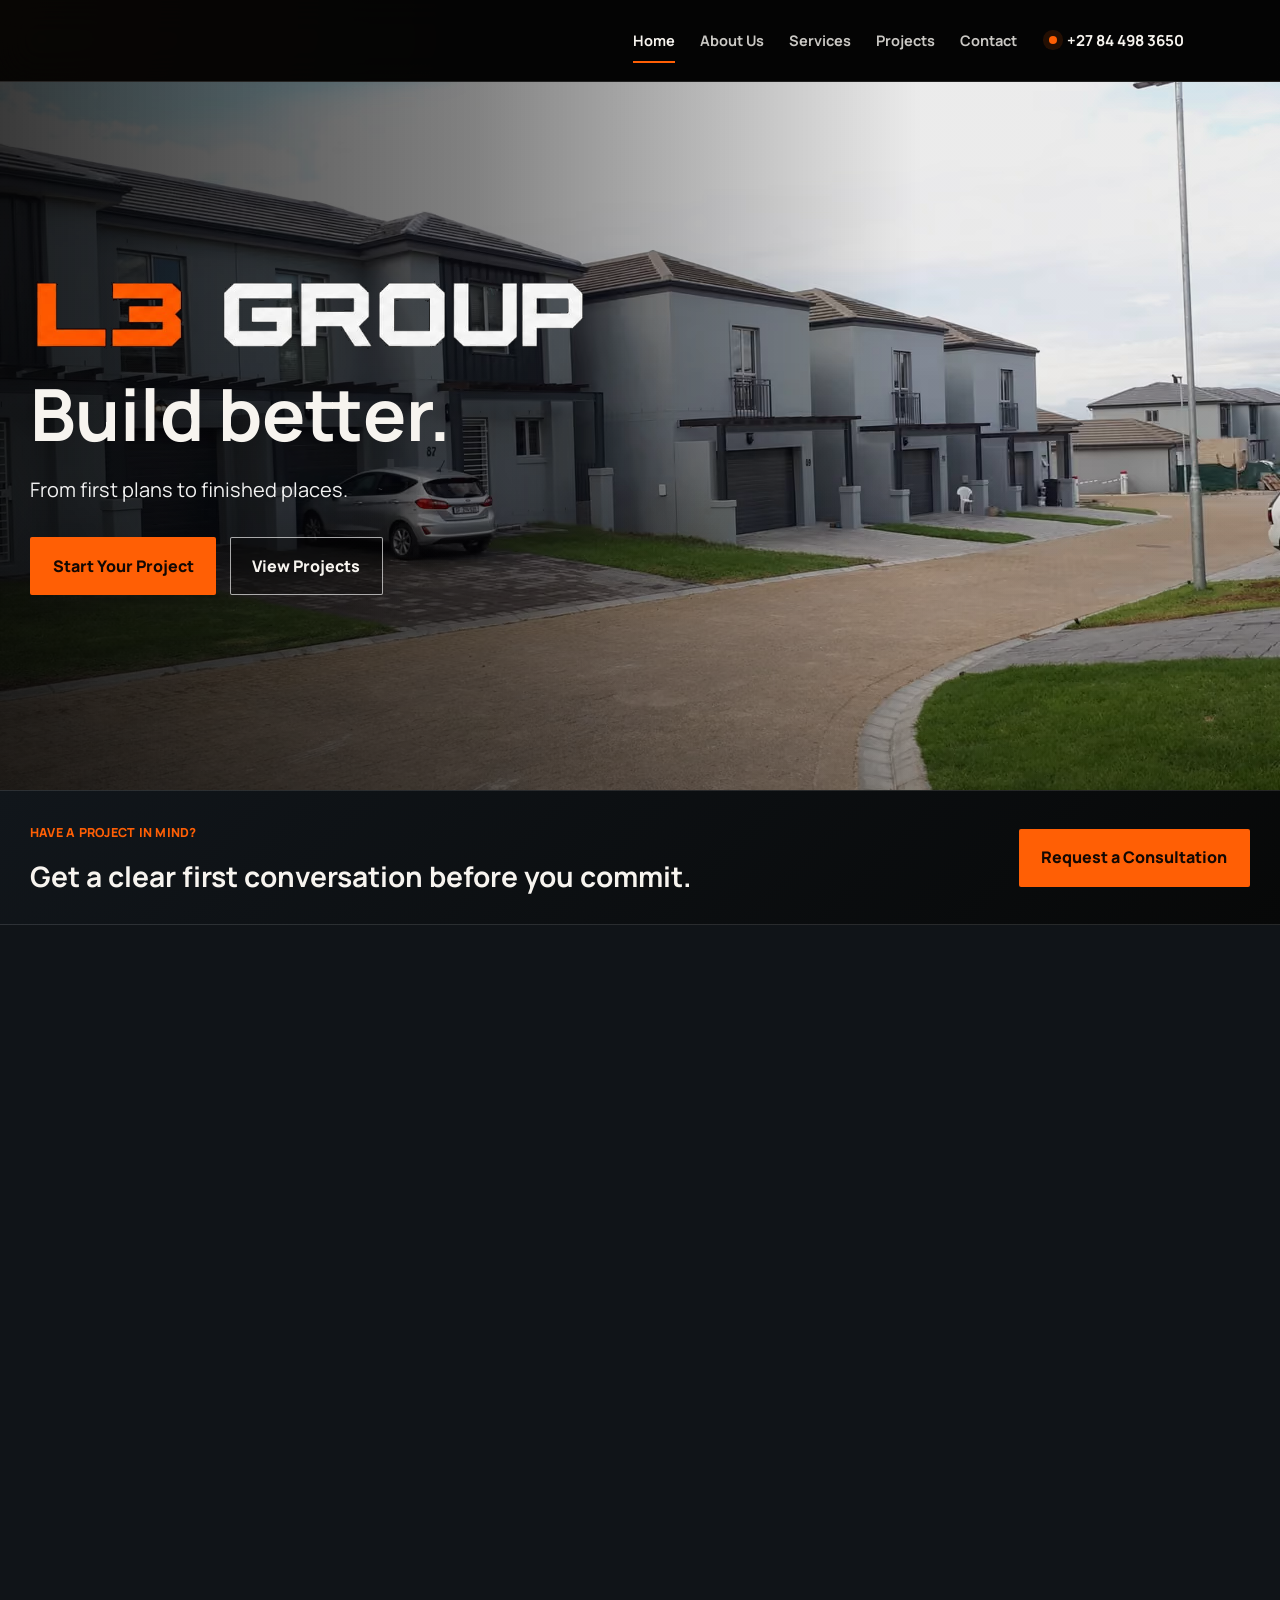
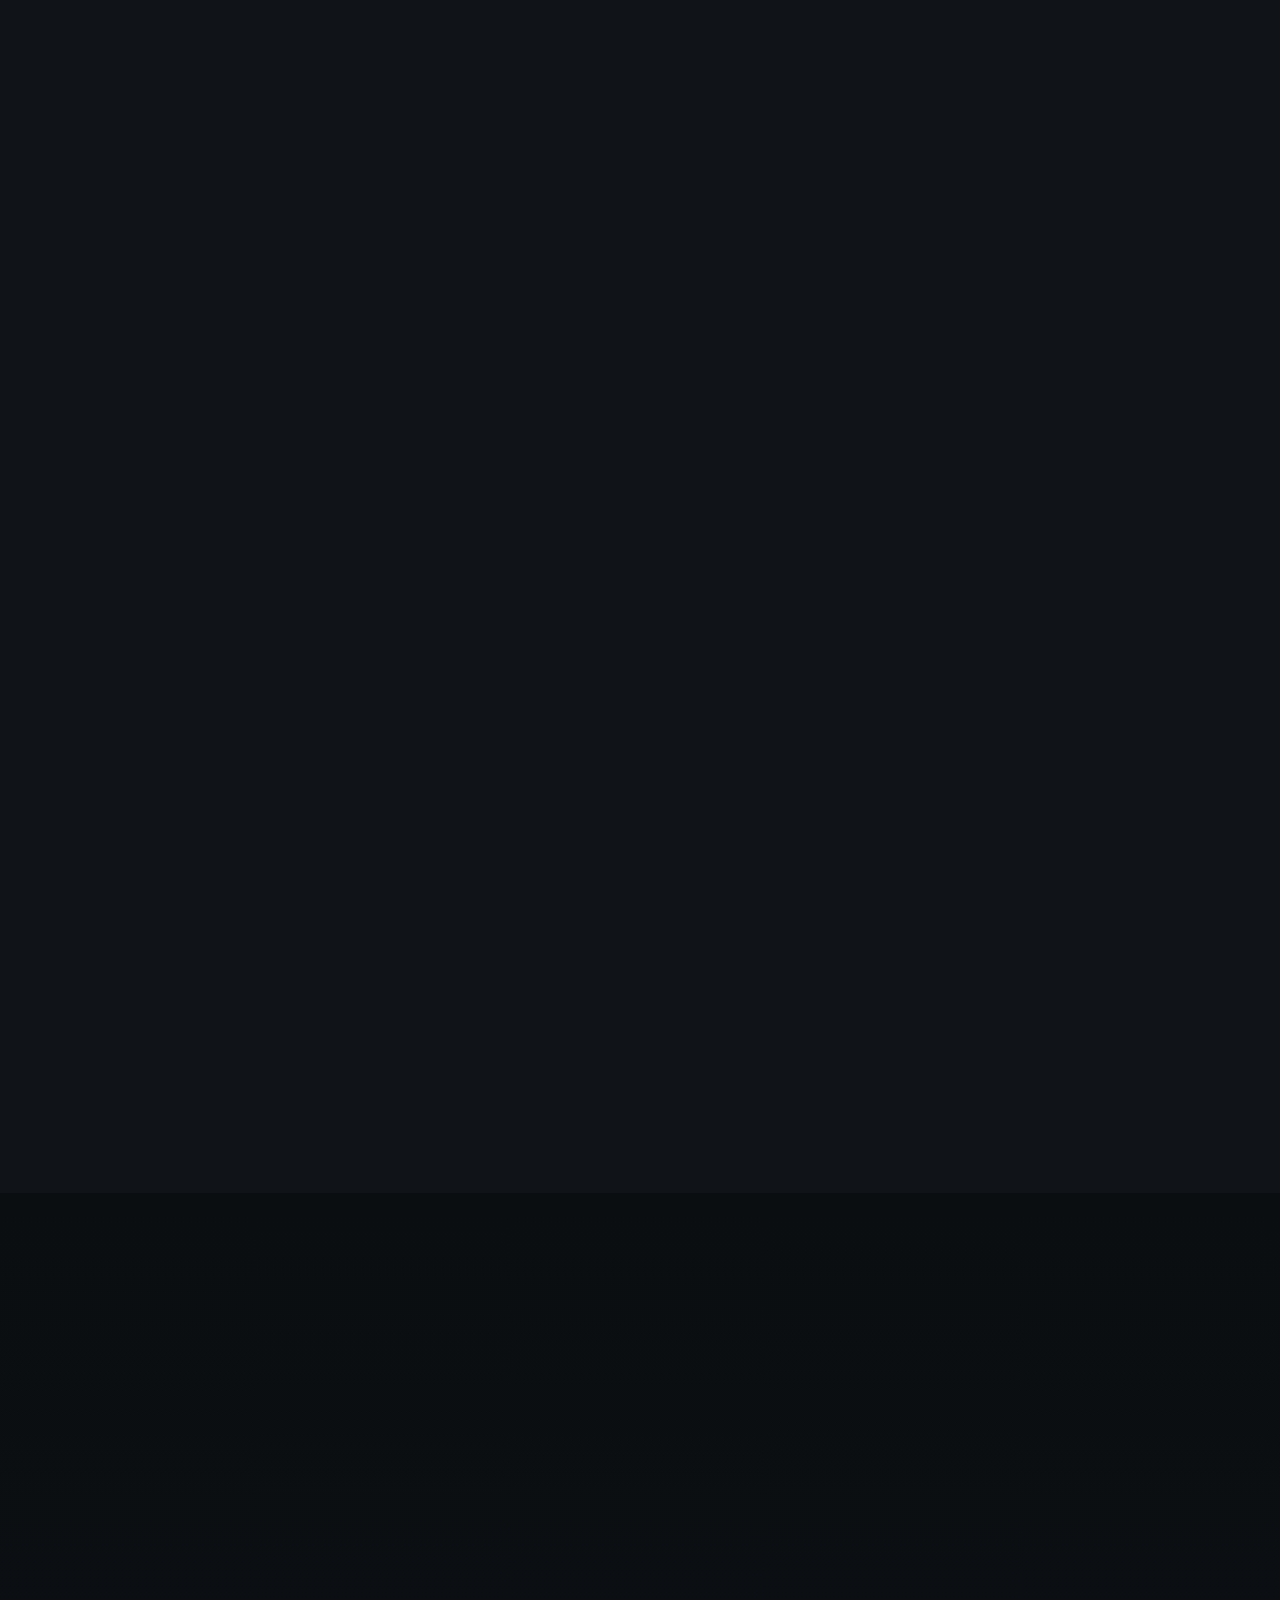
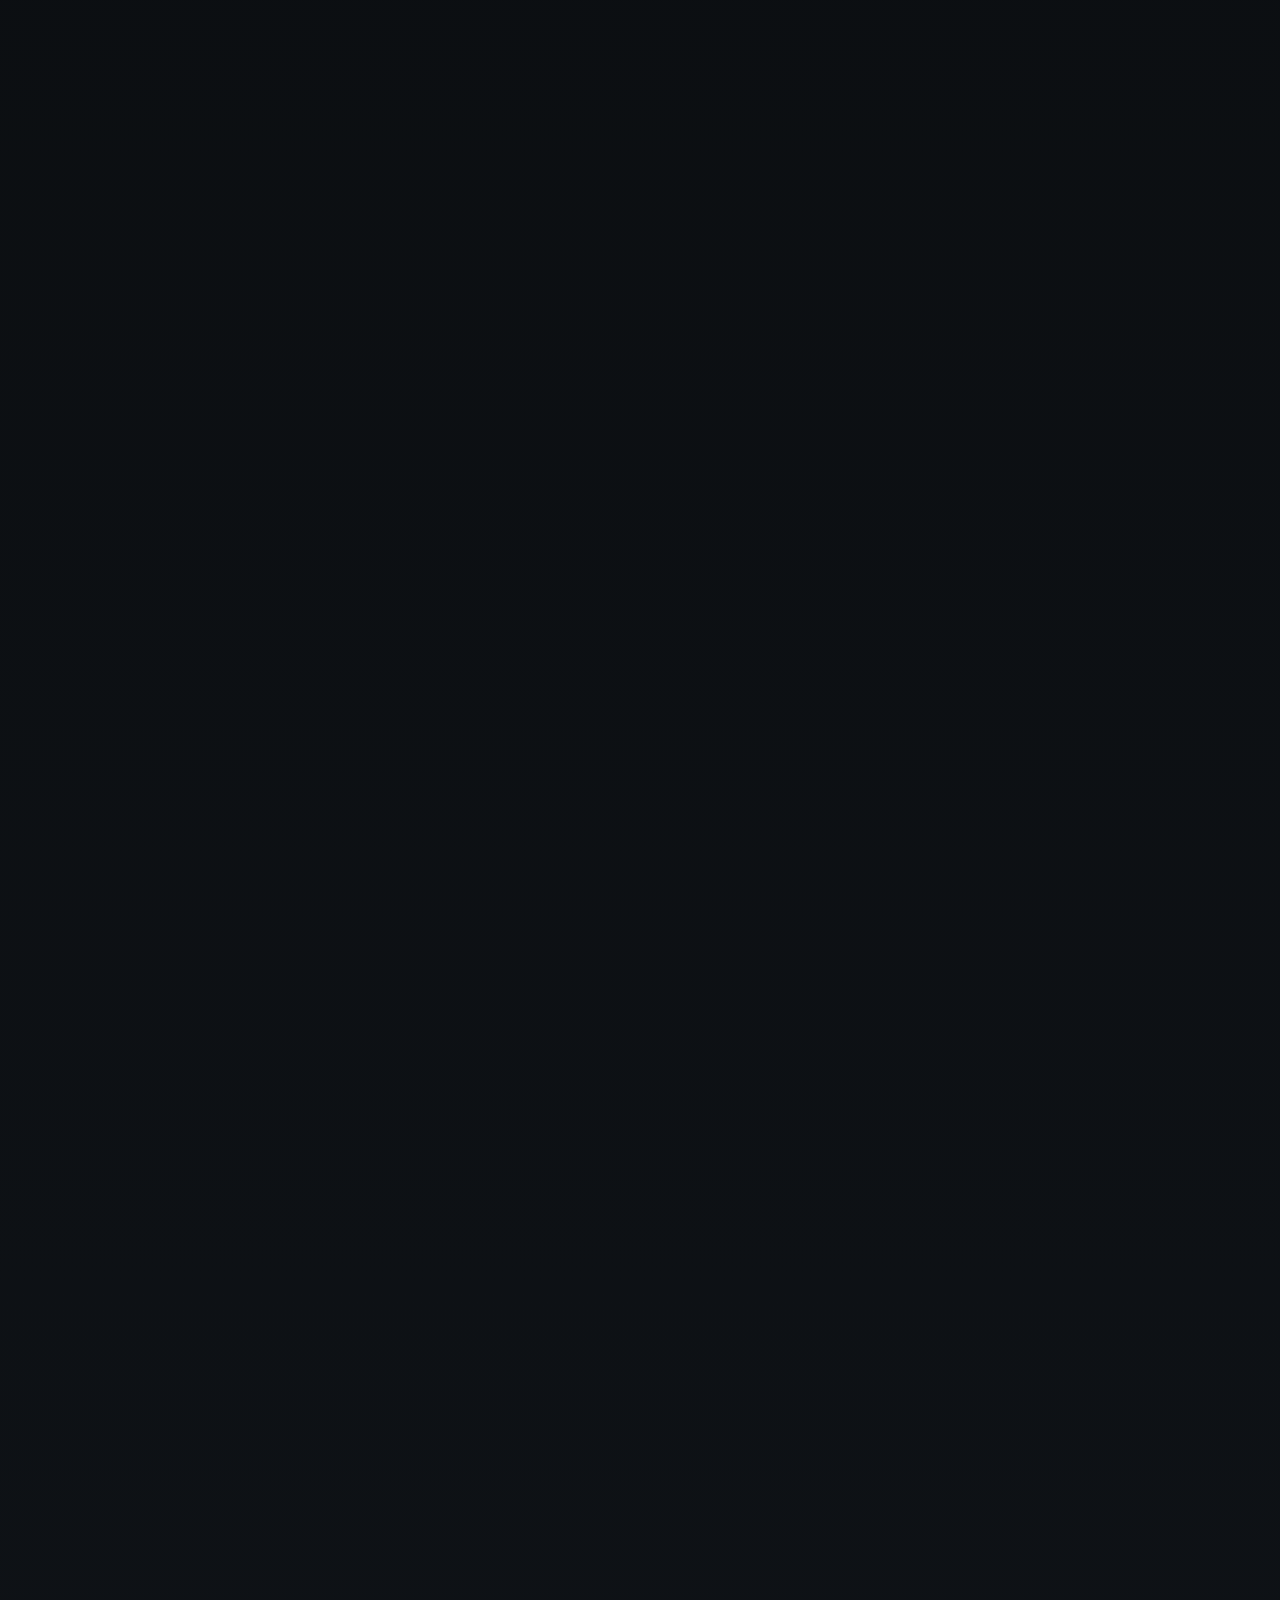
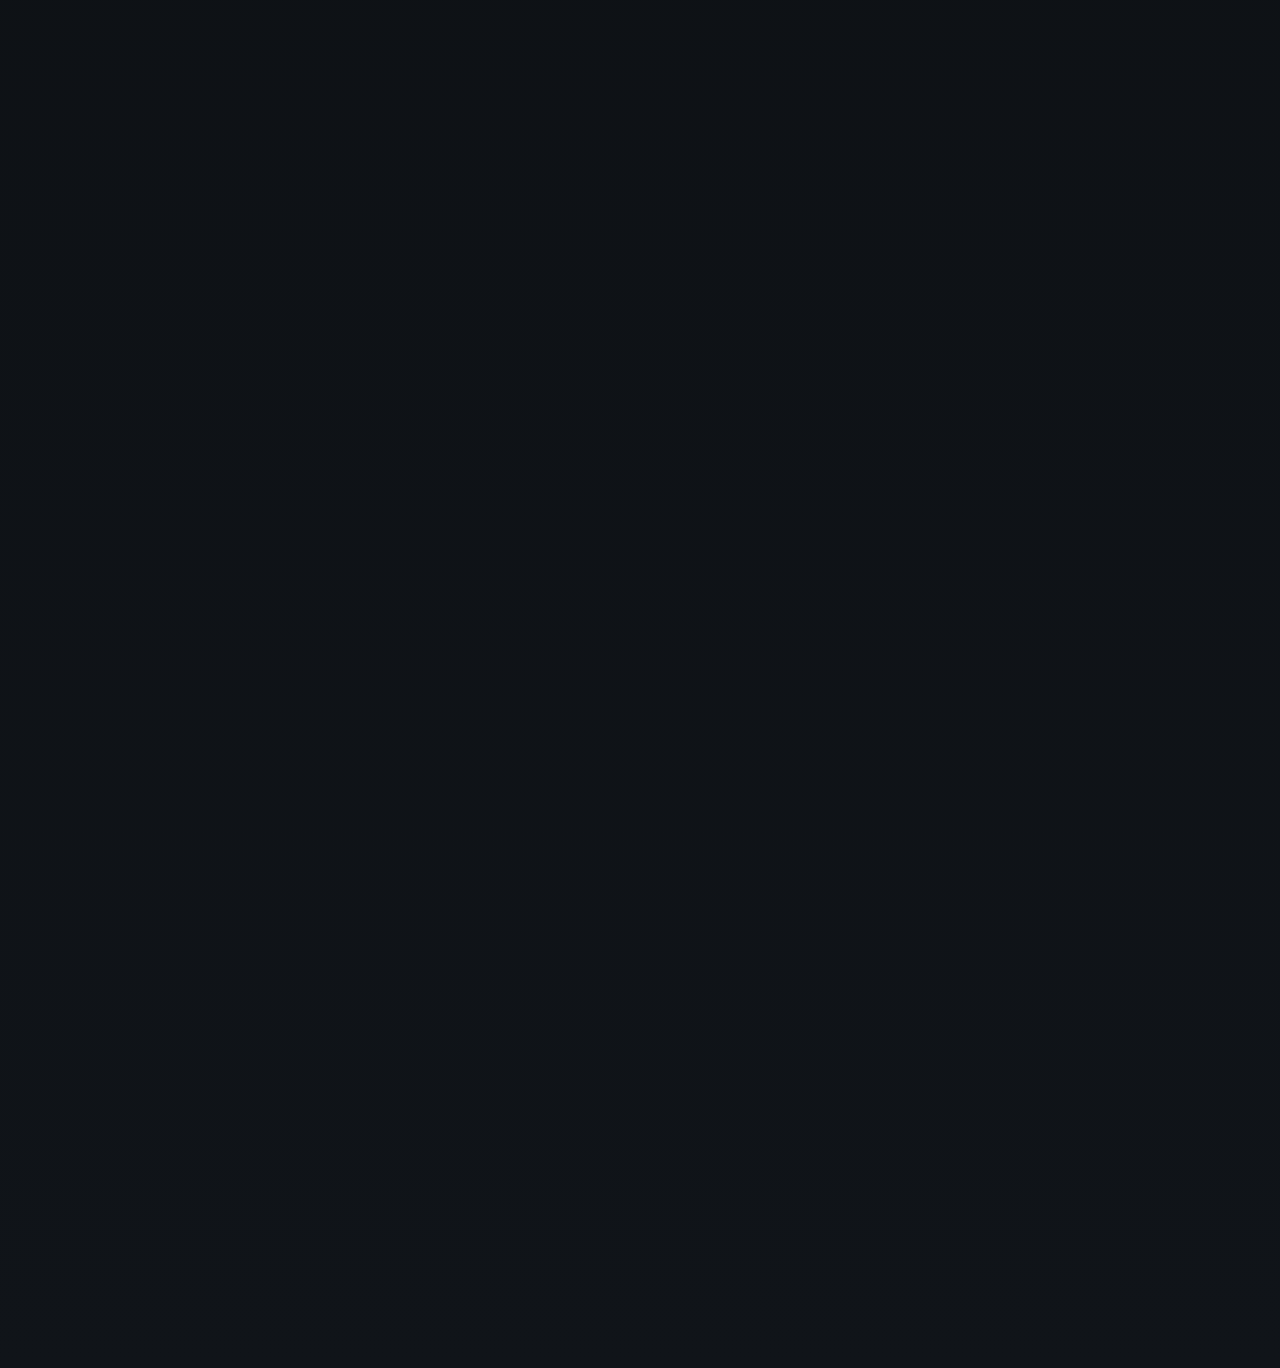
==== commit 9c7d6cb5: "Use reCAPTCHA v3 for enquiries and refine team portraits" ====
--- a/index.html
+++ b/index.html
@@ -105,13 +105,13 @@
 
           <div class="value-media" aria-label="L3 Group team portraits" data-reveal="">
             <div class="value-image value-image--main">
-              <img src="/assets/portrait-01-960.webp" alt="L3 Group team member in a dark suit and blue tie." loading="lazy" decoding="async" srcset="/assets/portrait-01-480.webp 480w, /assets/portrait-01-960.webp 960w" sizes="(max-width: 1100px) 30vw, 190px" width="960" height="1440">
+              <img src="/assets/portrait-01-960.webp" alt="L3 Group team member in a dark suit and blue tie." loading="lazy" decoding="async" srcset="/assets/portrait-01-480.webp 480w, /assets/portrait-01-960.webp 960w" sizes="(max-width: 520px) 30vw, 150px" width="960" height="1440">
             </div>
             <div class="value-image value-image--offset">
-              <img src="/assets/portrait-03-960.webp" srcset="/assets/portrait-03-480.webp 480w, /assets/portrait-03-960.webp 960w" sizes="(max-width: 1100px) 30vw, 190px" alt="L3 Group team member in a dark blazer." loading="lazy" decoding="async" width="960" height="1440">
+              <img src="/assets/portrait-03-960.webp" srcset="/assets/portrait-03-480.webp 480w, /assets/portrait-03-960.webp 960w" sizes="(max-width: 520px) 30vw, 150px" alt="L3 Group team member in a dark blazer." loading="lazy" decoding="async" width="960" height="1440">
             </div>
             <div class="value-image value-image--accent">
-              <img src="/assets/portrait-02-960.webp" alt="L3 Group team member in a navy suit." loading="lazy" decoding="async" srcset="/assets/portrait-02-480.webp 480w, /assets/portrait-02-960.webp 960w" sizes="(max-width: 1100px) 30vw, 190px" width="960" height="1440">
+              <img src="/assets/portrait-02-960.webp" alt="L3 Group team member in a navy suit." loading="lazy" decoding="async" srcset="/assets/portrait-02-480.webp 480w, /assets/portrait-02-960.webp 960w" sizes="(max-width: 520px) 30vw, 150px" width="960" height="1440">
             </div>
           </div>
         </div>
@@ -320,4 +320,4 @@
     <script src="/media-gallery.js" defer=""></script>
 
 
-</body></html>+</body></html>
--- a/styles.css
+++ b/styles.css
@@ -517,8 +517,10 @@
   position: relative;
   display: grid;
   grid-template-columns: repeat(3, minmax(0, 1fr));
-  gap: 1.1rem;
+  gap: .85rem;
   align-items: start;
+  width: min(100%, 460px);
+  justify-self: center;
   padding-block: 1.5rem;
 }
 
@@ -538,12 +540,12 @@
 }
 
 .value-image--offset {
-  margin-top: 3rem;
+  margin-top: 2rem;
   border-bottom-right-radius: 56px;
 }
 
 .value-image--accent {
-  margin-top: 1.25rem;
+  margin-top: 1rem;
   border-top-right-radius: 56px;
   border-bottom-left-radius: 56px;
 }
--- a/pages.css
+++ b/pages.css
@@ -92,8 +92,6 @@
 .enquiry-form textarea { min-height: 145px; resize: vertical; }
 .enquiry-form .button { width: fit-content; border: 0; cursor: pointer; }
 .enquiry-form .button:disabled { opacity: .55; cursor: not-allowed; }
-.form-verification { width: 100%; min-height: 65px; }
-.form-verification:empty { display: none; }
 .verification-status { margin: 0; color: #c7d2cd; font-size: .85rem; }
 .verification-retry { width: fit-content; border: 1px solid #546163; border-radius: 2px; padding: .55rem .85rem; background: transparent; color: #fff; font: inherit; cursor: pointer; }
 .verification-retry[hidden] { display: none; }
